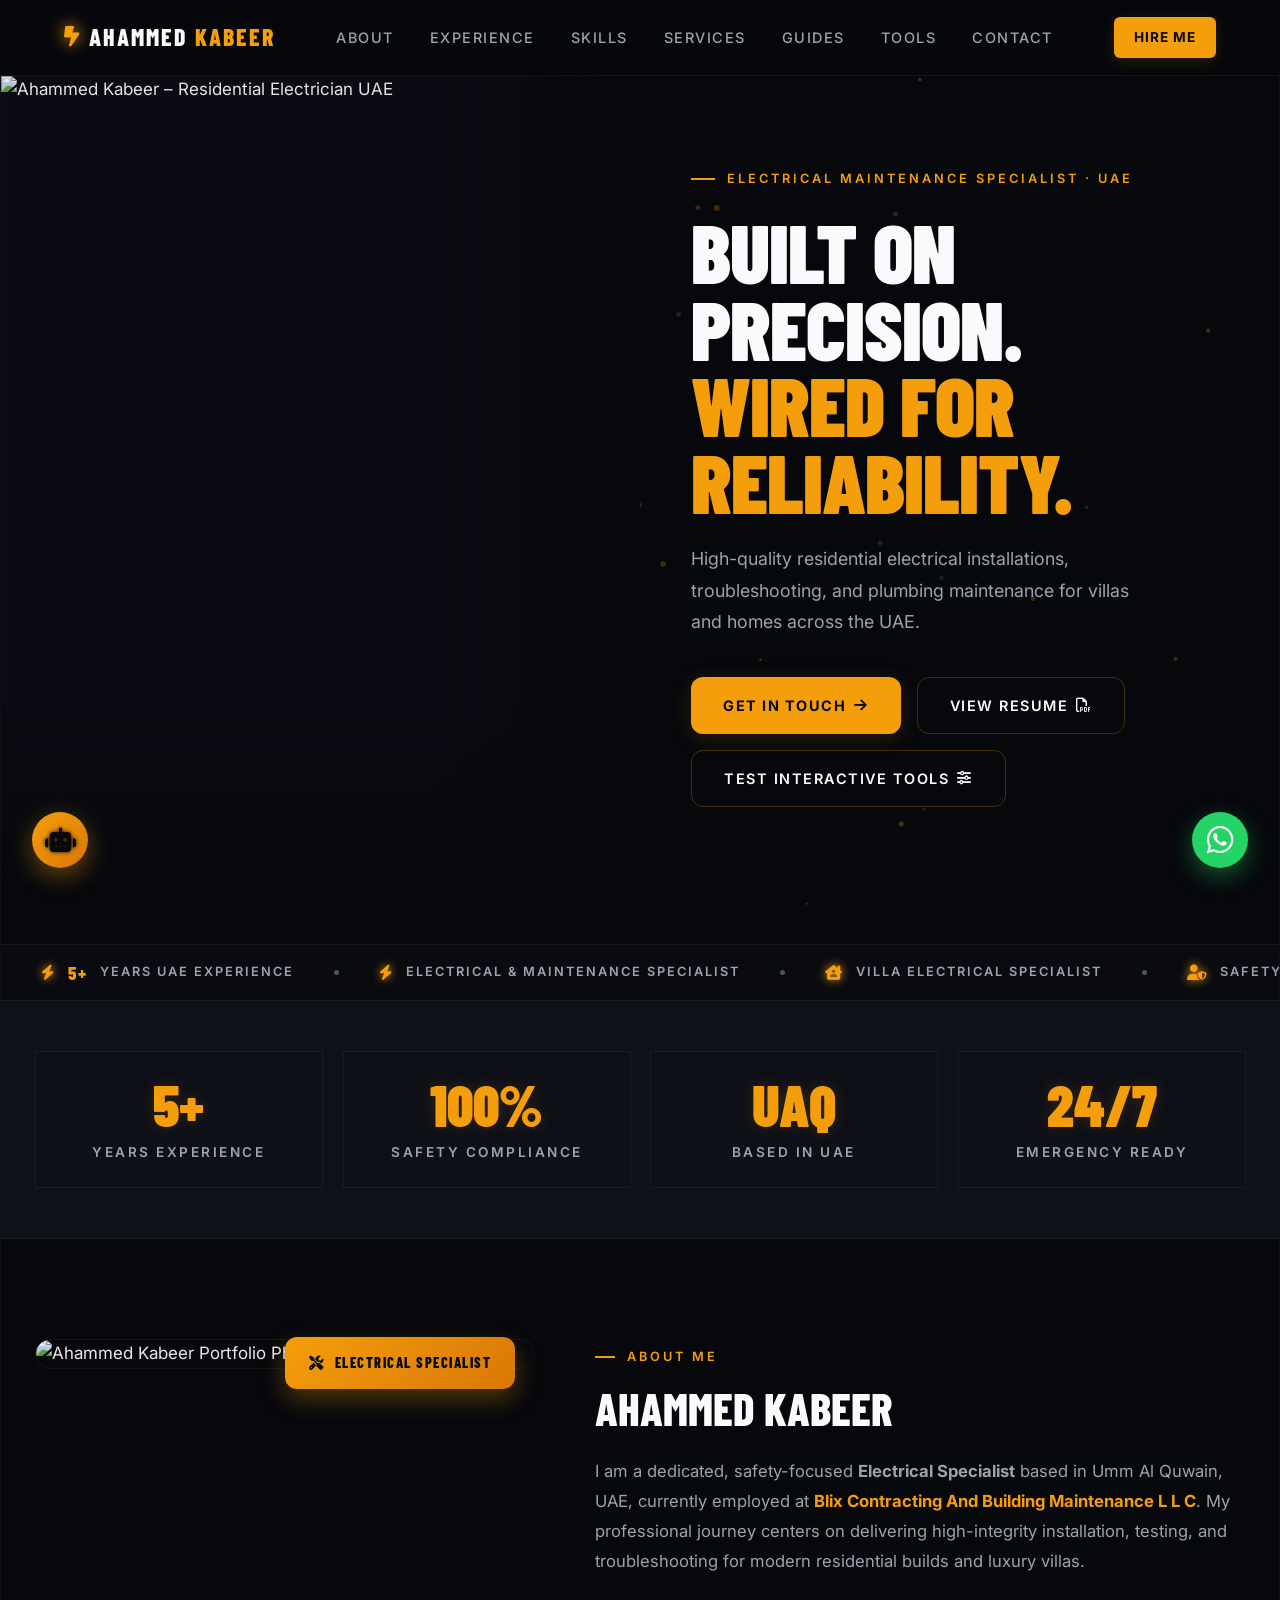
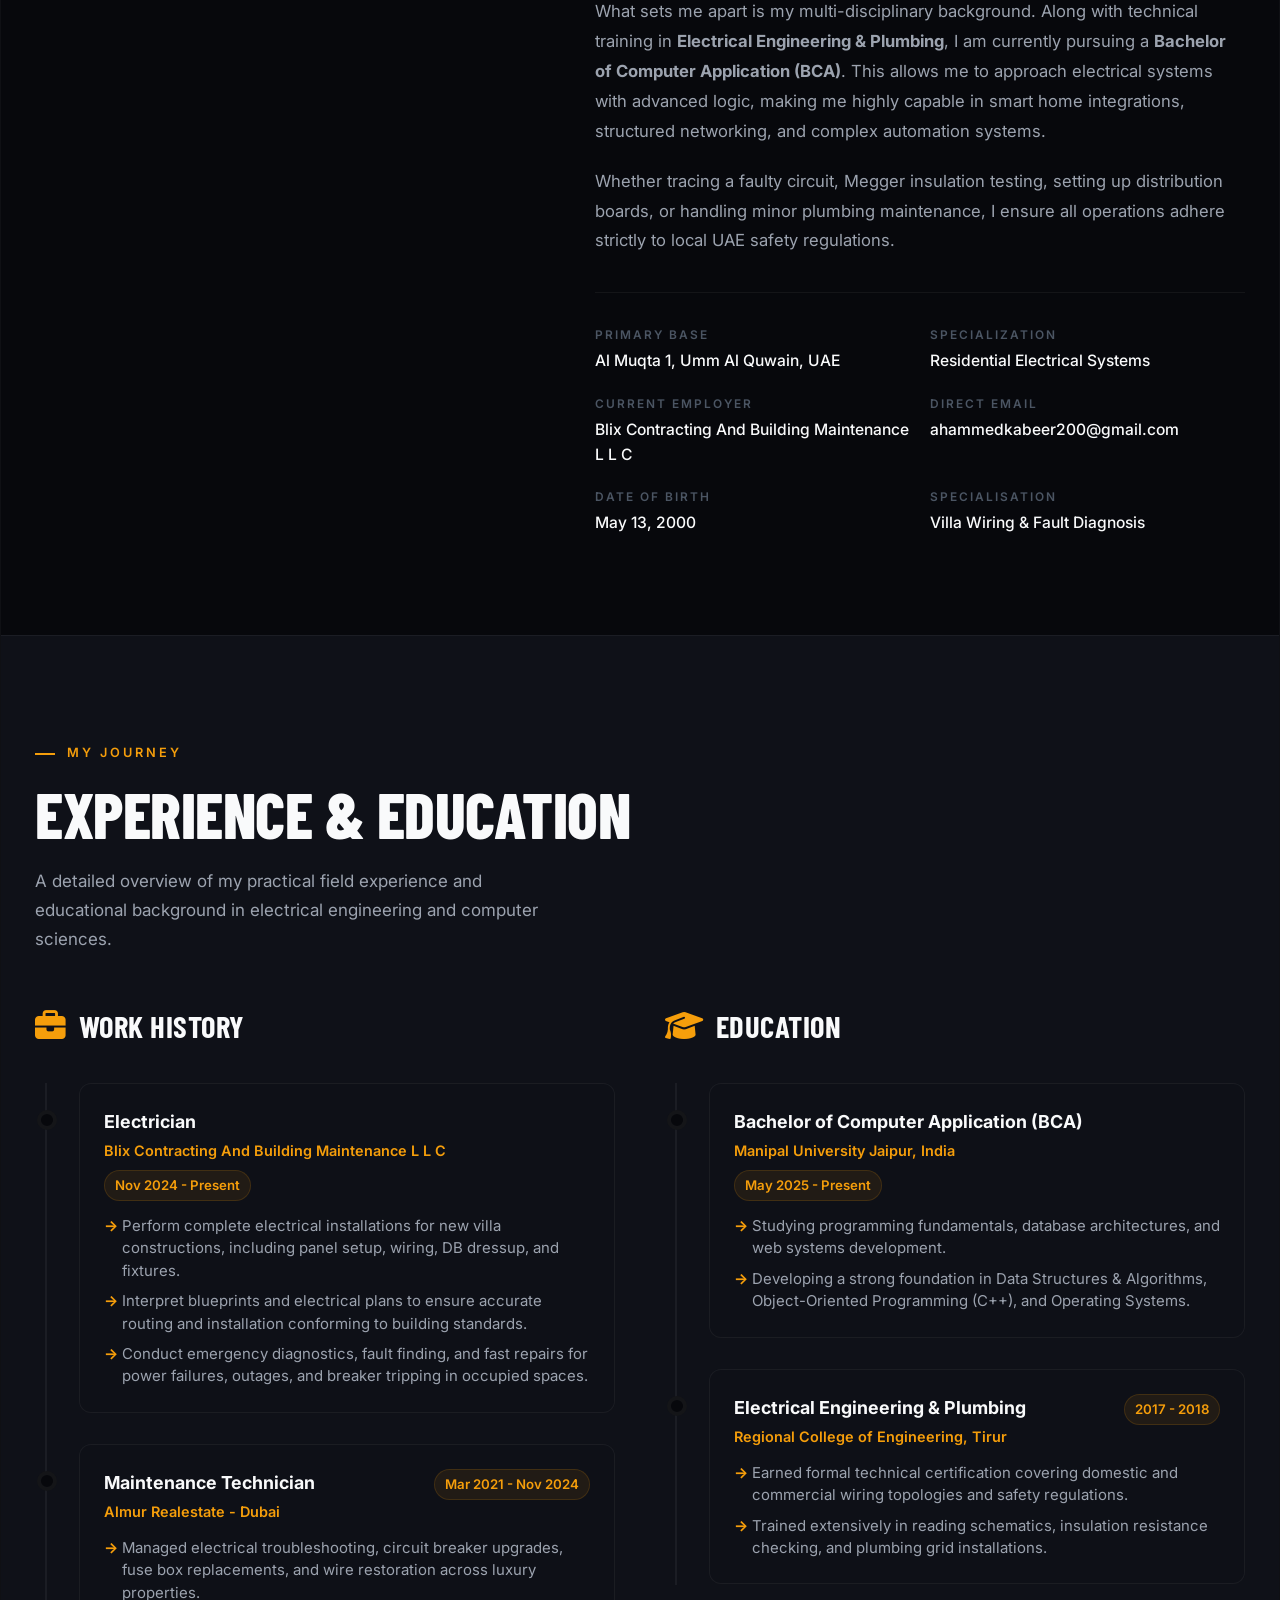
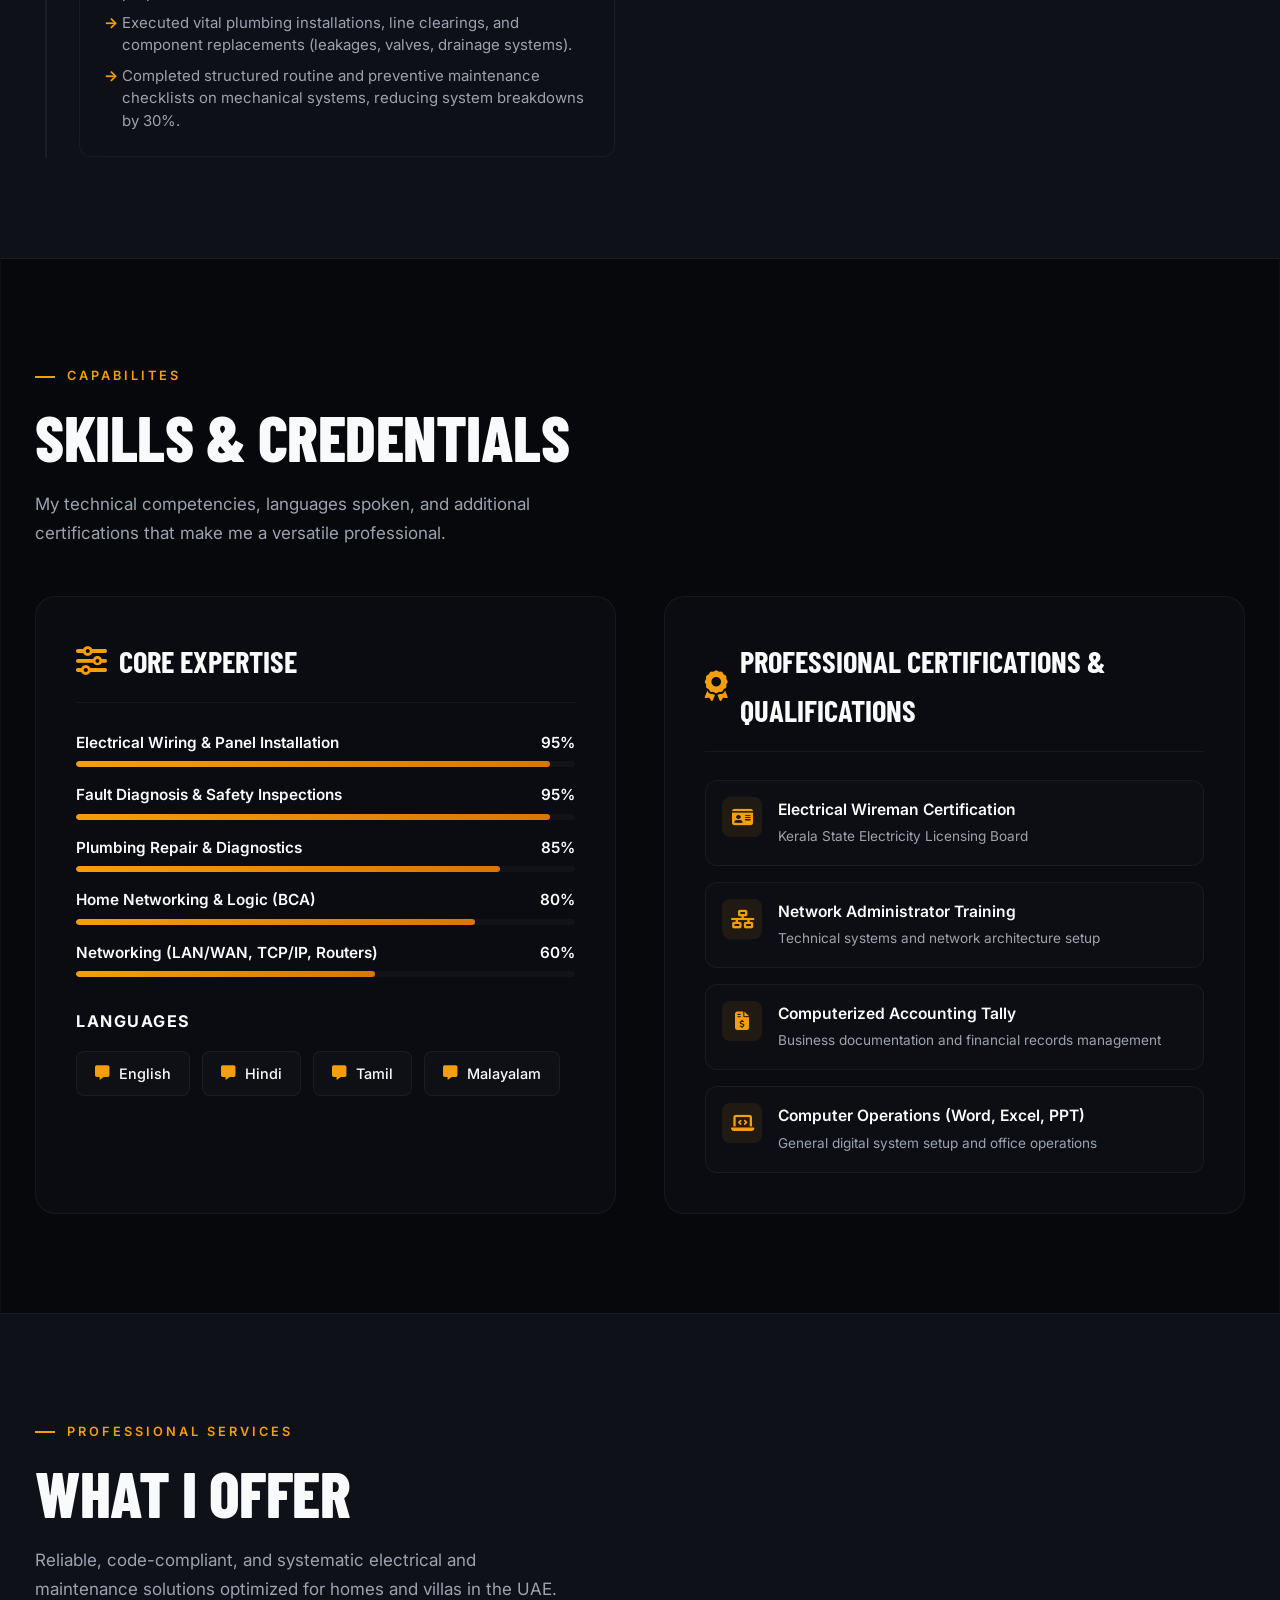
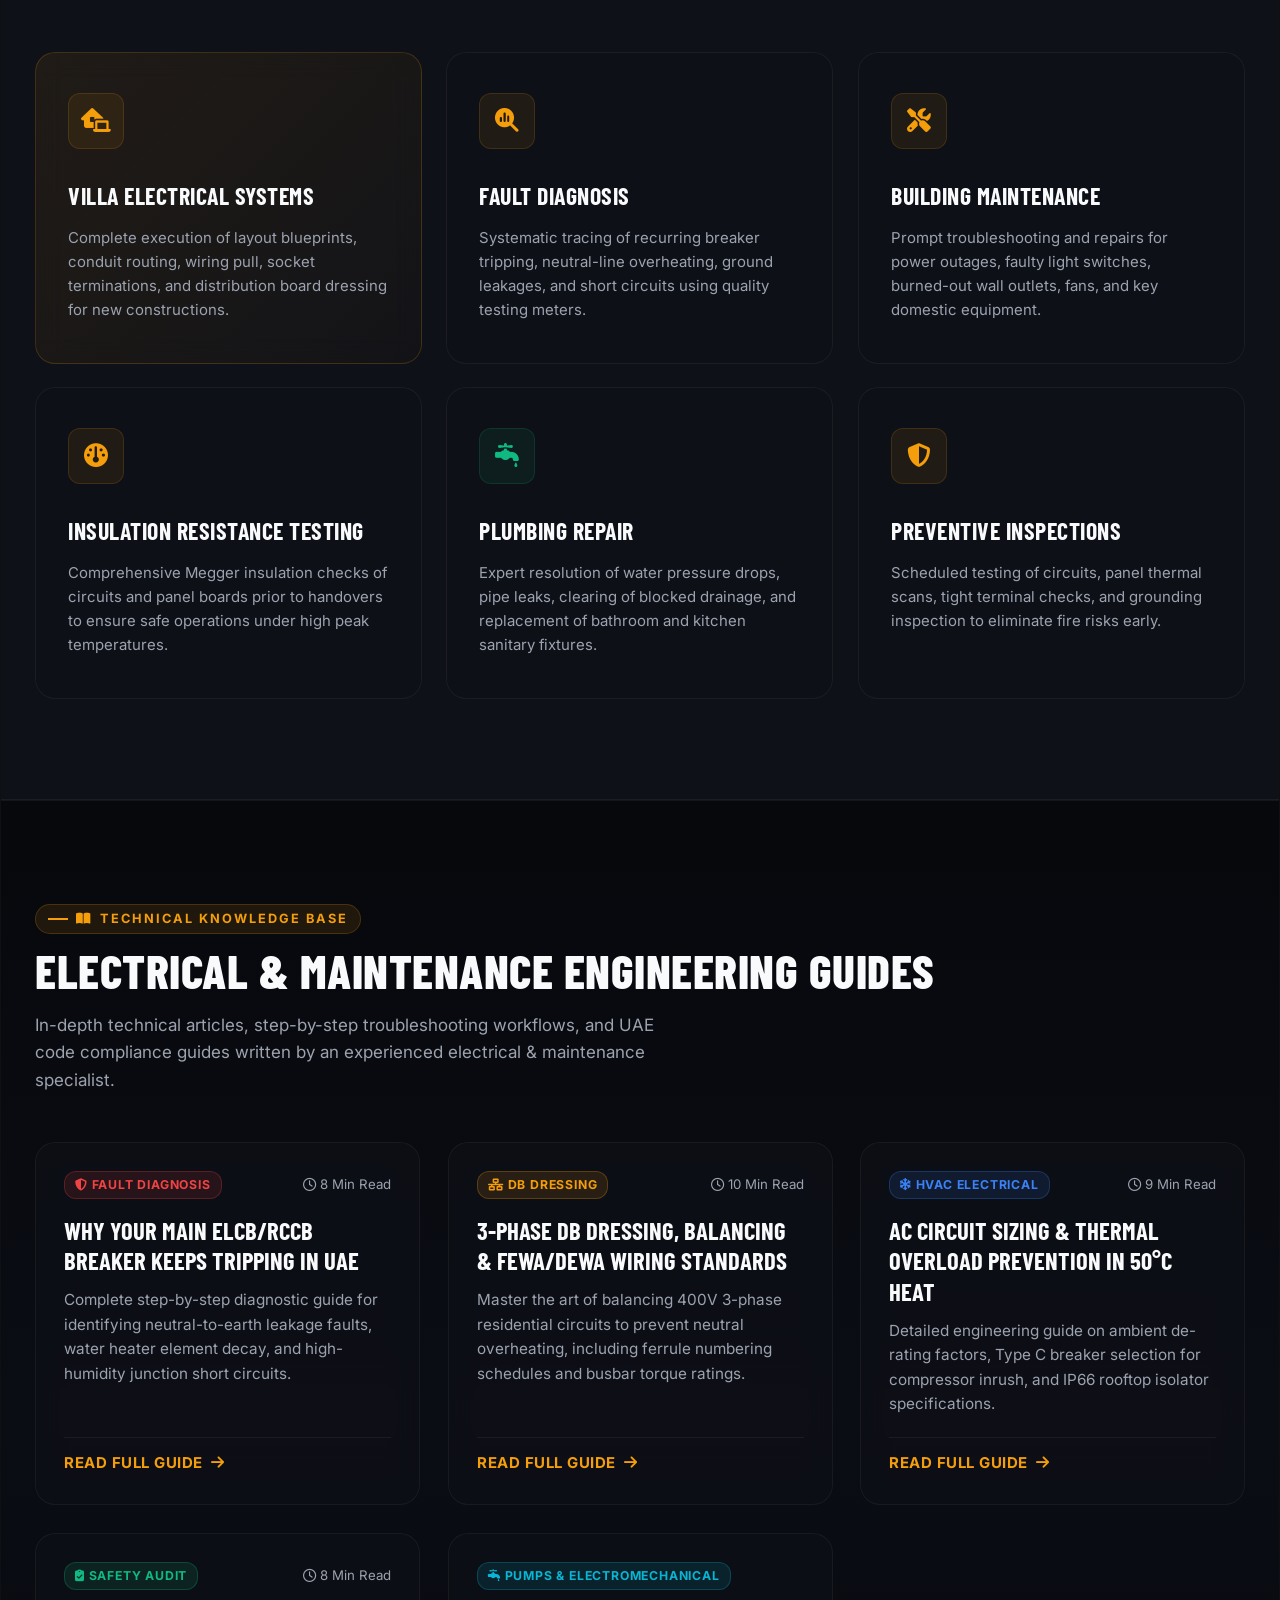
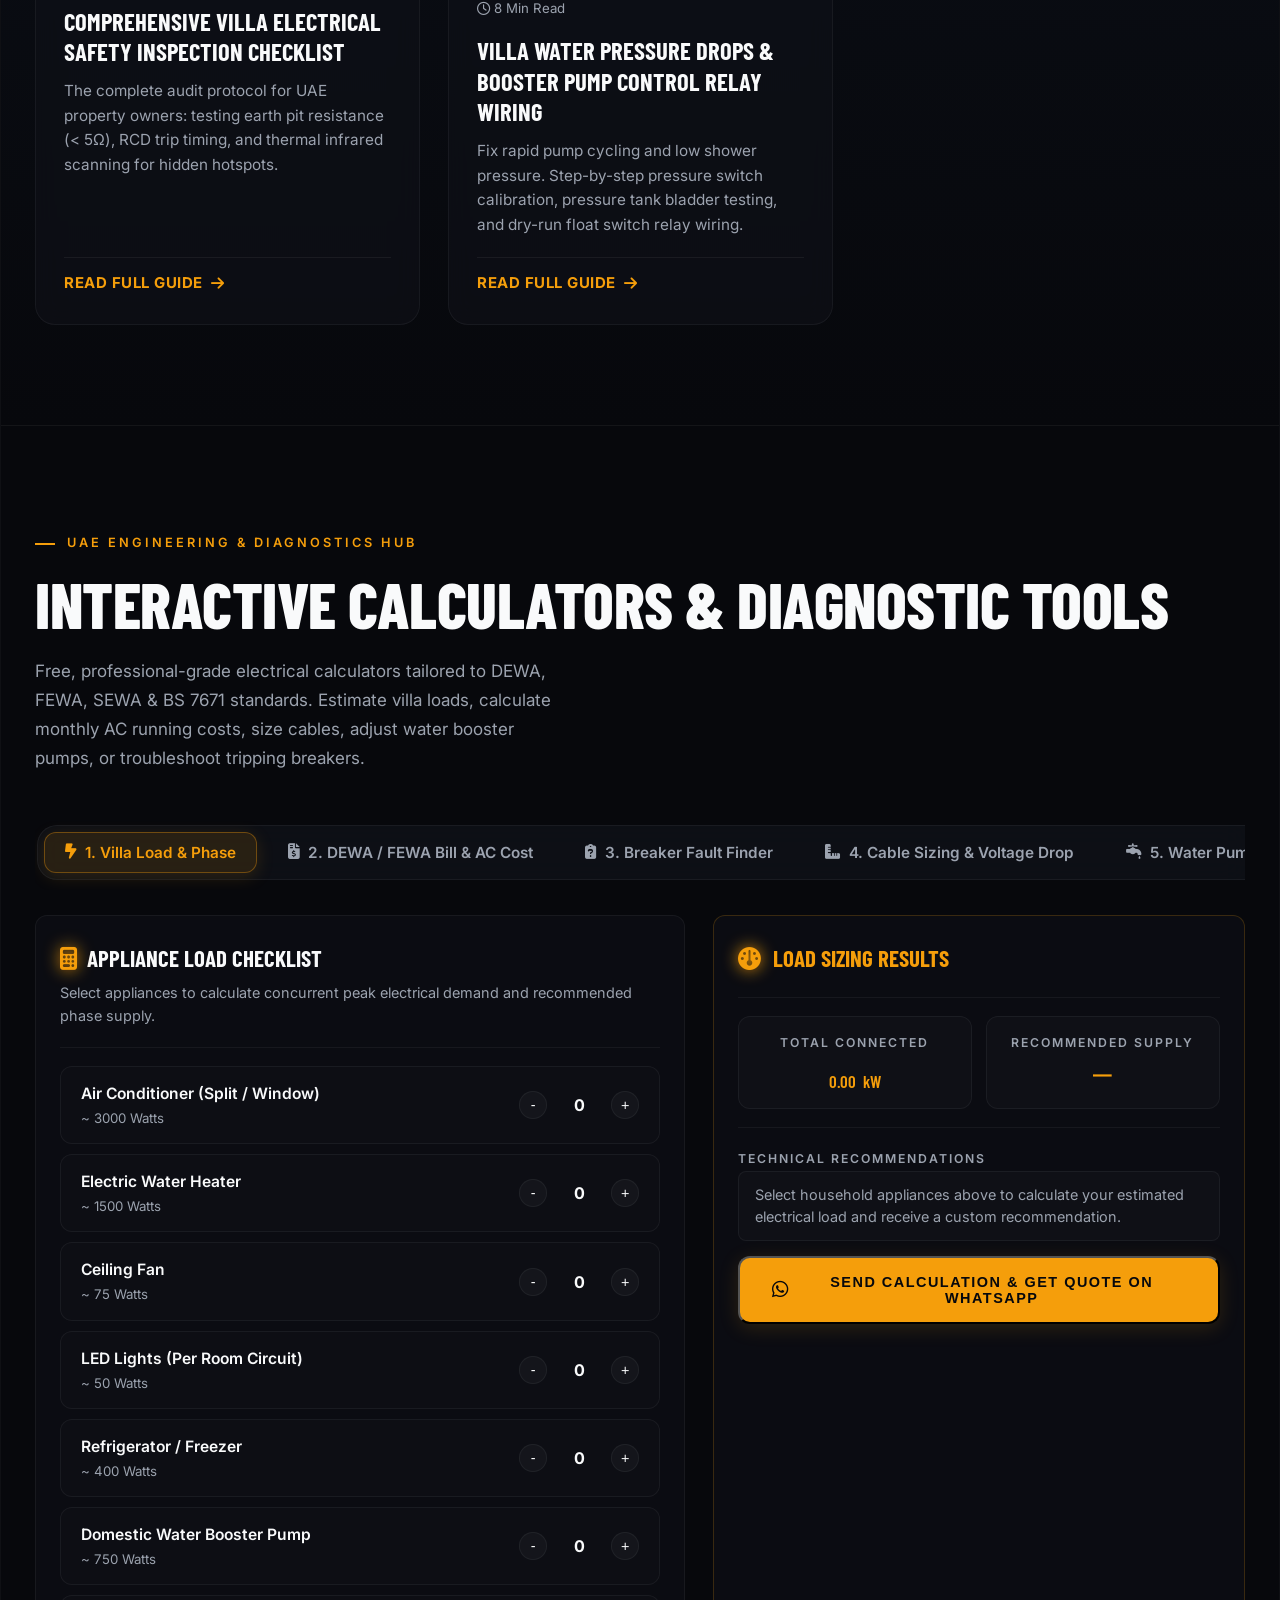
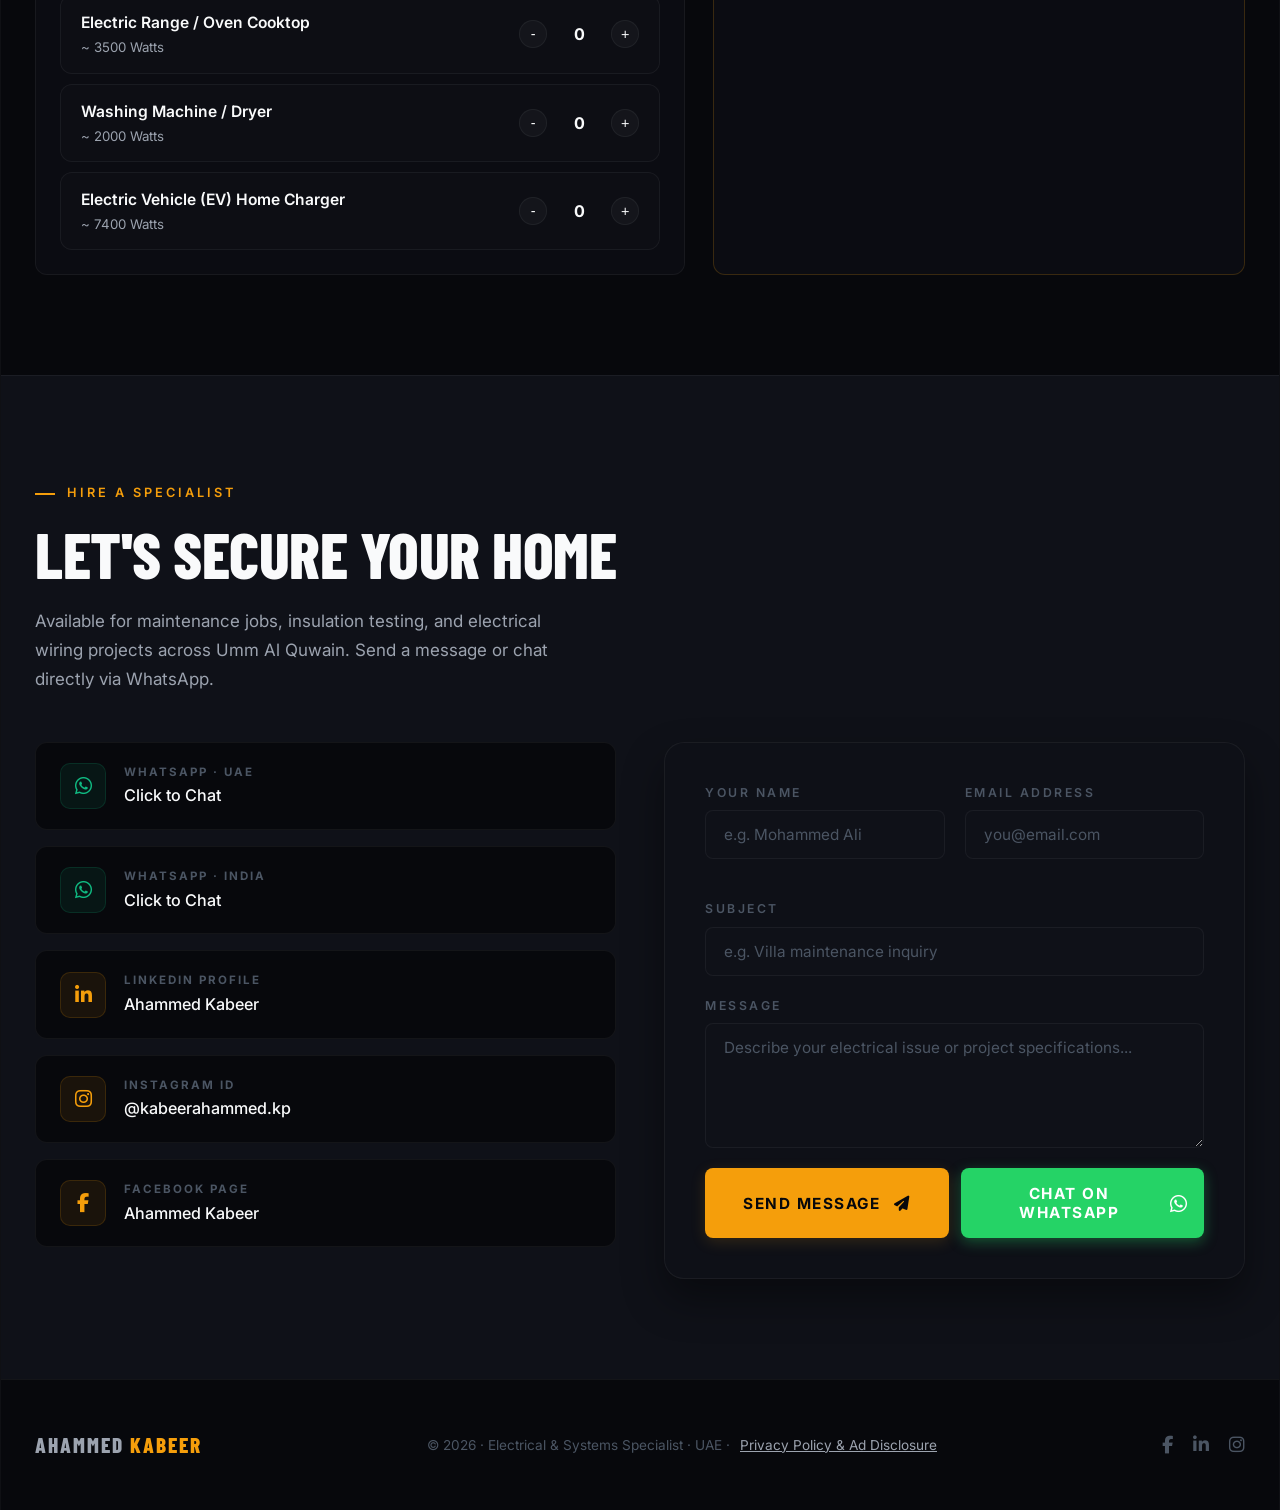
==== index.html @ e8f6871d "Add Google Search Console verification meta tag, Vercel Web Analytics, and SEO query matching" ====
<!DOCTYPE html>
<html lang="en">
<head>
    <meta charset="UTF-8">
    <meta name="viewport" content="width=device-width, initial-scale=1.0, maximum-scale=5.0, user-scalable=yes">
    <!-- This site is optimized with the Yoast SEO standard v23.5 - https://yoast.com/ -->
    <title>Ahammed Kabeer (KP) | Residential Electrical &amp; Maintenance Specialist UAE</title>
    <meta name="description" content="Official portfolio of Ahammed Kabeer (Ahammed Kabeer KP). Professional electrical maintenance, DB dressing, breaker tripping diagnostics, and villa maintenance across Umm Al Quwain, Dubai, Sharjah &amp; Ajman, UAE." />
    <meta name="keywords" content="Ahammed Kabeer, Ahammed Kabeer KP, Kabeer Ahammed, electrician uae, electrician umm al quwain, electrician dubai, villa electrical installation, building maintenance uae, electrical fault finder, residential electrician, db dressing, breaker tripping repair uae, plumber umm al quwain, network technician uae, ahammed kabeer portfolio" />
    <meta name="author" content="Ahammed Kabeer" />
    <meta name="robots" content="index, follow, max-snippet:-1, max-image-preview:large, max-video-preview:-1" />
    <link rel="canonical" href="https://ahammed-kabeer-portfolio.vercel.app/" />
    
    <!-- Open Graph / Social Rich Previews (Yoast SEO Specification) -->
    <meta property="og:locale" content="en_AE" />
    <meta property="og:type" content="website" />
    <meta property="og:title" content="Ahammed Kabeer | Residential Electrical &amp; Maintenance Specialist UAE" />
    <meta property="og:description" content="5+ Years UAE Experience in Electrical Wiring, DB Panel Dressing, Breaker Tripping Diagnosis, and Villa Maintenance across Umm Al Quwain &amp; Dubai." />
    <meta property="og:url" content="https://ahammed-kabeer-portfolio.vercel.app/" />
    <meta property="og:site_name" content="Ahammed Kabeer Portfolio" />
    <meta property="article:modified_time" content="2026-09-12T16:00:00+00:00" />
    <meta property="og:image" content="https://i.ibb.co/R4hCQ1fr/IMG-1302-1.jpg" />
    <meta property="og:image:secure_url" content="https://i.ibb.co/R4hCQ1fr/IMG-1302-1.jpg" />
    <meta property="og:image:width" content="1200" />
    <meta property="og:image:height" content="630" />
    <meta property="og:image:alt" content="Ahammed Kabeer - Electrical &amp; Maintenance Specialist UAE" />
    <meta property="og:image:type" content="image/jpeg" />

    <!-- Twitter Card Meta Tags (Yoast SEO Specification) -->
    <meta name="twitter:card" content="summary_large_image" />
    <meta name="twitter:title" content="Ahammed Kabeer | Electrical Specialist UAE" />
    <meta name="twitter:description" content="Professional electrical maintenance, tripping breaker fault diagnosis, and DB dressing in Umm Al Quwain &amp; Dubai." />
    <meta name="twitter:image" content="https://i.ibb.co/R4hCQ1fr/IMG-1302-1.jpg" />
    <meta name="twitter:image:alt" content="Ahammed Kabeer UAE Electrical Specialist" />
    <meta name="twitter:label1" content="Specialist" />
    <meta name="twitter:data1" content="Ahammed Kabeer" />
    <meta name="twitter:label2" content="Service Area" />
    <meta name="twitter:data2" content="Umm Al Quwain, Dubai, Sharjah, Ajman" />
    <!-- / Yoast SEO standard. -->

    <!-- Canonical & Mobile PWA Meta -->
    <link rel="manifest" href="manifest.json">
    <meta name="theme-color" content="#07080c">
    <meta name="apple-mobile-web-app-capable" content="yes">
    <meta name="apple-mobile-web-app-status-bar-style" content="black-translucent">
    <meta name="apple-mobile-web-app-title" content="Ahammed Kabeer">
    <meta http-equiv="content-language" content="en-AE">
    <meta name="rating" content="general">
    <meta name="distribution" content="global">

    <!-- UAE Geographic Location Meta Tags for Local Search Engines -->
    <meta name="geo.region" content="AE-UQ">
    <meta name="geo.placename" content="Umm Al Quwain, UAE">
    <meta name="geo.position" content="25.5647;55.5532">
    <meta name="ICBM" content="25.5647, 55.5532">
    
    <!-- Yandex Search Engine Webmaster Verification -->
    <meta name="yandex-verification" content="a3a2ae08d7caa38e" />
    <meta name="yandex-verification" content="6bb9ae6a917d7a1e" />
    
    <!-- Google Search Console Verification -->
    <meta name="google-site-verification" content="BRpVXFGvgtqzeR3Xj7xa2kBGtlQXeZ-L00KIw-ZsAGA" />
    
    <!-- Bing Webmaster Tools Verification -->
    <meta name="msvalidate.01" content="B7229C7A4B41E08E46992122FDB7C709" />
    
    <!-- Google AdSense Verification & Auto Ads -->
    <script async src="https://pagead2.googlesyndication.com/pagead/js/adsbygoogle.js?client=ca-pub-6638001296817740"
         crossorigin="anonymous"></script>

    <!-- Google Tag (gtag.js) - Google Analytics -->
    <script async src="https://www.googletagmanager.com/gtag/js?id=G-72FEPVGYQ4"></script>
    <script>
        window.dataLayer = window.dataLayer || [];
        function gtag(){dataLayer.push(arguments);}
        gtag('js', new Date());
        gtag('config', 'G-72FEPVGYQ4');
    </script>
    
    <!-- Microsoft Clarity Tracking Code -->
    <script type="text/javascript">
        (function(c,l,a,r,i,t,y){
            c[a]=c[a]||function(){(c[a].q=c[a].q||[]).push(arguments)};
            t=l.createElement(r);t.async=1;t.src="https://www.clarity.ms/tag/"+i+"?ref=bwt";
            y=l.getElementsByTagName(r)[0];y.parentNode.insertBefore(t,y);
        })(window, document, "clarity", "script", "yhk51tnqh6");
    </script>
    
    <!-- Yoast Schema Graph: WebSite, ImageObject, WebPage, BreadcrumbList, Person, LocalBusiness & FAQPage -->
    <script type="application/ld+json">
    {
      "@context": "https://schema.org",
      "@graph": [
        {
          "@type": "WebSite",
          "@id": "https://ahammed-kabeer-portfolio.vercel.app/#website",
          "url": "https://ahammed-kabeer-portfolio.vercel.app/",
          "name": "Ahammed Kabeer",
          "description": "Residential Electrical & Maintenance Specialist UAE",
          "publisher": {
            "@id": "https://ahammed-kabeer-portfolio.vercel.app/#person"
          },
          "inLanguage": "en-AE"
        },
        {
          "@type": "ImageObject",
          "@id": "https://ahammed-kabeer-portfolio.vercel.app/#primaryimage",
          "inLanguage": "en-AE",
          "url": "https://i.ibb.co/R4hCQ1fr/IMG-1302-1.jpg",
          "contentUrl": "https://i.ibb.co/R4hCQ1fr/IMG-1302-1.jpg",
          "width": 1200,
          "height": 630,
          "caption": "Ahammed Kabeer - Electrical & Maintenance Specialist UAE"
        },
        {
          "@type": "WebPage",
          "@id": "https://ahammed-kabeer-portfolio.vercel.app/#webpage",
          "url": "https://ahammed-kabeer-portfolio.vercel.app/",
          "name": "Ahammed Kabeer | Residential Electrical & Maintenance Specialist UAE",
          "isPartOf": {
            "@id": "https://ahammed-kabeer-portfolio.vercel.app/#website"
          },
          "about": {
            "@id": "https://ahammed-kabeer-portfolio.vercel.app/#person"
          },
          "primaryImageOfPage": {
            "@id": "https://ahammed-kabeer-portfolio.vercel.app/#primaryimage"
          },
          "image": {
            "@id": "https://ahammed-kabeer-portfolio.vercel.app/#primaryimage"
          },
          "thumbnailUrl": "https://i.ibb.co/R4hCQ1fr/IMG-1302-1.jpg",
          "datePublished": "2024-11-01T08:00:00+04:00",
          "dateModified": "2026-09-12T16:00:00+04:00",
          "description": "Professional electrical maintenance, tripping breaker fault diagnosis, DB dressing, and villa wiring services in Umm Al Quwain & Dubai, UAE. 5+ years experience.",
          "breadcrumb": {
            "@id": "https://ahammed-kabeer-portfolio.vercel.app/#breadcrumb"
          },
          "inLanguage": "en-AE",
          "potentialAction": [
            {
              "@type": "ReadAction",
              "target": ["https://ahammed-kabeer-portfolio.vercel.app/"]
            }
          ]
        },
        {
          "@type": "BreadcrumbList",
          "@id": "https://ahammed-kabeer-portfolio.vercel.app/#breadcrumb",
          "itemListElement": [
            {
              "@type": "ListItem",
              "position": 1,
              "name": "Home",
              "item": "https://ahammed-kabeer-portfolio.vercel.app/"
            },
            {
              "@type": "ListItem",
              "position": 2,
              "name": "Services",
              "item": "https://ahammed-kabeer-portfolio.vercel.app/#services"
            },
            {
              "@type": "ListItem",
              "position": 3,
              "name": "Technical Guides",
              "item": "https://ahammed-kabeer-portfolio.vercel.app/#guides"
            },
            {
              "@type": "ListItem",
              "position": 4,
              "name": "Load Calculator",
              "item": "https://ahammed-kabeer-portfolio.vercel.app/#estimator"
            },
            {
              "@type": "ListItem",
              "position": 5,
              "name": "Contact & Booking",
              "item": "https://ahammed-kabeer-portfolio.vercel.app/#contact"
            }
          ]
        },
        {
          "@type": "Person",
          "@id": "https://ahammed-kabeer-portfolio.vercel.app/#person",
          "name": "Ahammed Kabeer",
          "alternateName": ["Ahammed Kabeer KP", "Kabeer Ahammed", "Ahammed Kabeer Portfolio", "Ahammed Kabeer Electrician"],
          "jobTitle": "Residential Electrical Specialist & Maintenance Technician",
          "email": "ahammedkabeer200@gmail.com",
          "url": "https://ahammed-kabeer-portfolio.vercel.app/",
          "image": {
            "@id": "https://ahammed-kabeer-portfolio.vercel.app/#primaryimage"
          },
          "worksFor": {
            "@type": "Organization",
            "name": "Blix Contracting and Building Maintenance L L C"
          },
          "alumniOf": [
            {
              "@type": "EducationalOrganization",
              "name": "Regional College of Engineering, Tirur"
            },
            {
              "@type": "EducationalOrganization",
              "name": "Manipal University Jaipur"
            }
          ],
          "hasCredential": [
            {
              "@type": "EducationalOccupationalCredential",
              "name": "Electrical Wireman Course Certificate",
              "recognizedBy": {
                "@type": "Organization",
                "name": "Regional College of Engineering, Tirur"
              }
            },
            {
              "@type": "EducationalOccupationalCredential",
              "name": "Network Administration Certificate"
            }
          ],
          "sameAs": [
            "https://www.linkedin.com/in/ahammed-kabeer-1b53b0250",
            "https://www.instagram.com/kabeerahammed.kp"
          ],
          "knowsAbout": [
            "Residential Electrical Installation",
            "Distribution Board (DB) Dressing",
            "Insulation Resistance Megger Testing",
            "Tripping Breaker Troubleshooting",
            "Plumbing & Sanitary Systems",
            "Computer Networking & BCA Studies"
          ]
        },
        {
          "@type": ["LocalBusiness", "ProfessionalService"],
          "@id": "https://ahammed-kabeer-portfolio.vercel.app/#business",
          "name": "Ahammed Kabeer Electrical & Maintenance Services",
          "alternateName": ["Ahammed Kabeer Maintenance", "Kabeer Electrical Services UAQ", "Ahammed Kabeer KP Electrical"],
          "image": {
            "@id": "https://ahammed-kabeer-portfolio.vercel.app/#primaryimage"
          },
          "url": "https://ahammed-kabeer-portfolio.vercel.app/",
          "email": "ahammedkabeer200@gmail.com",
          "priceRange": "$$",
          "currenciesAccepted": "AED",
          "paymentAccepted": "Cash, Bank Transfer",
          "address": {
            "@type": "PostalAddress",
            "streetAddress": "Al Muqta 1",
            "addressLocality": "Umm Al Quwain",
            "addressRegion": "UAQ",
            "addressCountry": "AE"
          },
          "geo": {
            "@type": "GeoCoordinates",
            "latitude": 25.5647,
            "longitude": 55.5532
          },
          "openingHoursSpecification": {
            "@type": "OpeningHoursSpecification",
            "dayOfWeek": ["Monday", "Tuesday", "Wednesday", "Thursday", "Friday", "Saturday", "Sunday"],
            "opens": "00:00",
            "closes": "23:59"
          },
          "sameAs": [
            "https://www.linkedin.com/in/ahammed-kabeer-1b53b0250",
            "https://www.facebook.com/share/18djRK9ysH/",
            "https://www.instagram.com/kabeerahammed.kp"
          ],
          "areaServed": [
            { "@type": "AdministrativeArea", "name": "Umm Al Quwain" },
            { "@type": "AdministrativeArea", "name": "Dubai" },
            { "@type": "AdministrativeArea", "name": "Sharjah" },
            { "@type": "AdministrativeArea", "name": "Ajman" }
          ],
          "hasOfferCatalog": {
            "@type": "OfferCatalog",
            "name": "Electrical & Maintenance Services",
            "itemListElement": [
              {
                "@type": "Offer",
                "itemOffered": {
                  "@type": "Service",
                  "name": "Villa Electrical Wiring & DB Dressing",
                  "description": "Complete single & 3-phase DB panel installation, cable layout, and circuit balancing."
                }
              },
              {
                "@type": "Offer",
                "itemOffered": {
                  "@type": "Service",
                  "name": "Circuit Breaker Tripping & Fault Diagnosis",
                  "description": "Insulation resistance Megger testing, earth fault location, and short-circuit troubleshooting."
                }
              },
              {
                "@type": "Offer",
                "itemOffered": {
                  "@type": "Service",
                  "name": "Plumbing Leakage & Water Pump Servicing",
                  "description": "PPR pipe repairs, sanitary installations, water pump servicing, and drainage clearing."
                }
              }
            ]
          }
        },
        {
          "@type": "FAQPage",
          "@id": "https://ahammed-kabeer-portfolio.vercel.app/#faq",
          "isPartOf": {
            "@id": "https://ahammed-kabeer-portfolio.vercel.app/#webpage"
          },
          "mainEntity": [
            {
              "@type": "Question",
              "name": "Why does my villa main ELCB or RCCB breaker trip continuously?",
              "acceptedAnswer": {
                "@type": "Answer",
                "text": "The main ELCB/RCCB breaker usually trips due to a Neutral-to-Earth leakage fault rather than an overload. Common culprits in UAE villas include waterlogged outdoor garden lighting, corroded water heater heating elements, or damaged AC isolator wiring. Ahammed Kabeer performs high-voltage 500V DC Megger insulation resistance testing to pinpoint the exact faulty branch without damaging sensitive electronics."
              }
            },
            {
              "@type": "Question",
              "name": "What are the benefits of professional 3-Phase DB panel dressing and load balancing?",
              "acceptedAnswer": {
                "@type": "Answer",
                "text": "Proper 3-phase distribution board dressing ensures clean cable organization with slotted trunking, numbered ferrule tags, and calibrated terminal torque (2.5-3.5 Nm). Balanced loading across Red, Yellow, and Blue phases prevents excessive neutral busbar current, eliminating fire hazards and unnecessary breaker trips."
              }
            },
            {
              "@type": "Question",
              "name": "Which areas in the UAE does Ahammed Kabeer provide electrical and maintenance services?",
              "acceptedAnswer": {
                "@type": "Answer",
                "text": "Ahammed is based in Al Muqta 1, Umm Al Quwain, and provides on-site electrical troubleshooting, villa wiring, and maintenance services across Umm Al Quwain (UAQ), Dubai, Sharjah, and Ajman."
              }
            },
            {
              "@type": "Question",
              "name": "How can I book an on-site electrical inspection or request a quotation?",
              "acceptedAnswer": {
                "@type": "Answer",
                "text": "You can book directly via the portfolio contact cards using the instant WhatsApp 'Click to Chat' feature or by sending an email inquiry to ahammedkabeer200@gmail.com."
              }
            }
          ]
        }
      ]
    }
    </script>
    
    <!-- CSS Dependencies -->
    <link rel="stylesheet" href="https://cdnjs.cloudflare.com/ajax/libs/font-awesome/6.4.0/css/all.min.css">
    <link rel="preconnect" href="https://fonts.googleapis.com">
    <link rel="preconnect" href="https://fonts.gstatic.com" crossorigin>
    <link href="https://fonts.googleapis.com/css2?family=Barlow+Condensed:wght@400;600;700;800;900&family=Inter:wght@300;400;500;600;700&display=swap" rel="stylesheet">
    
    <!-- Custom Style Sheet (Embedded) -->
    <style>
        /* ── DESIGN SYSTEM & CONSTANTS ── */
        :root {
            --bg: #07080c;
            --surface: #0f1118;
            --surface-hover: #141722;
            --surface-card: rgba(15, 17, 24, 0.7);
            --border: rgba(255, 255, 255, 0.05);
            --border-hover: rgba(245, 158, 11, 0.25);
            --accent: #f59e0b;
            --accent-glow: rgba(245, 158, 11, 0.15);
            --accent-d: #d97706;
            --green: #10b981;
            --green-glow: rgba(16, 185, 129, 0.15);
            --purple: #a855f7;
            --purple-glow: rgba(168, 85, 247, 0.15);
            --hi: #f9fafb;
            --mid: #9ca3af;
            --lo: #4b5563;
            --sans: 'Inter', system-ui, -apple-system, sans-serif;
            --heading: 'Barlow Condensed', sans-serif;
            --ease: cubic-bezier(0.16, 1, 0.3, 1);
            --radius: 12px;
            --radius-lg: 20px;
        }

        /* ── RESET & BASE STYLES ── */
        *, *::before, *::after {
            margin: 0;
            padding: 0;
            box-sizing: border-box;
        }

        html {
            scroll-behavior: smooth;
            font-size: 16px;
            background-color: #020204;
        }

        body {
            font-family: var(--sans);
            background-color: var(--bg);
            color: var(--hi);
            overflow-x: hidden;
            line-height: 1.6;
            -webkit-font-smoothing: antialiased;
            max-width: 1600px;
            margin: 0 auto;
            position: relative;
            box-shadow: 0 0 100px rgba(0, 0, 0, 0.8);
            border-left: 1px solid rgba(255, 255, 255, 0.03);
            border-right: 1px solid rgba(255, 255, 255, 0.03);
        }

        /* ── CUSTOM SCROLLBAR ── */
        ::-webkit-scrollbar {
            width: 6px;
        }
        ::-webkit-scrollbar-track {
            background: var(--bg);
        }
        ::-webkit-scrollbar-thumb {
            background: var(--accent);
            border-radius: 3px;
        }
        ::-webkit-scrollbar-thumb:hover {
            background: var(--purple);
        }

        /* ── REUSABLE HELPER CLASSES ── */
        .container {
            max-width: 1280px;
            margin: 0 auto;
            padding: 0 2rem;
        }

        .reveal {
            opacity: 0;
            transform: translateY(30px);
            transition: opacity 0.8s var(--ease), transform 0.8s var(--ease);
        }

        .reveal.visible {
            opacity: 1;
            transform: translateY(0);
        }

        .accent-text {
            color: var(--accent);
        }

        /* ── NAVIGATION BAR ── */
        nav {
            position: fixed;
            top: 0;
            left: 0;
            right: 0;
            max-width: 1600px;
            margin: 0 auto;
            z-index: 1000;
            height: 76px;
            background: rgba(7, 8, 12, 0.8);
            backdrop-filter: blur(24px);
            -webkit-backdrop-filter: blur(24px);
            border-bottom: 1px solid var(--border);
            display: flex;
            align-items: center;
            justify-content: space-between;
            padding: 0 5%;
            transition: background 0.3s;
        }

        .nav-logo {
            font-family: var(--heading);
            font-size: 1.4rem;
            font-weight: 800;
            letter-spacing: 2px;
            color: var(--hi);
            text-transform: uppercase;
            text-decoration: none;
            display: flex;
            align-items: center;
            gap: 8px;
        }

        .nav-logo span {
            color: var(--accent);
        }

        .nav-logo i {
            color: var(--accent);
            font-size: 1.2rem;
            filter: drop-shadow(0 0 8px var(--accent));
        }

        .nav-links {
            display: flex;
            align-items: center;
            gap: 36px;
        }

        .nav-links a {
            color: var(--mid);
            font-size: 0.85rem;
            font-weight: 500;
            text-transform: uppercase;
            letter-spacing: 1.5px;
            text-decoration: none;
            transition: color 0.25s, transform 0.25s;
            position: relative;
        }

        .nav-links a::after {
            content: '';
            position: absolute;
            bottom: -6px;
            left: 0;
            width: 100%;
            height: 1.5px;
            background: var(--accent);
            transform: scaleX(0);
            transform-origin: right;
            transition: transform 0.35s var(--ease);
        }

        .nav-links a:hover {
            color: var(--hi);
        }

        .nav-links a:hover::after {
            transform: scaleX(1);
            transform-origin: left;
        }

        .nav-actions {
            display: flex;
            align-items: center;
            gap: 24px;
        }

        .nav-socials {
            display: flex;
            gap: 16px;
        }

        .nav-socials a {
            color: var(--mid);
            font-size: 1.05rem;
            transition: color 0.25s, transform 0.25s;
        }

        .nav-socials a:hover {
            color: var(--accent);
            transform: translateY(-2px);
        }

        .nav-cta {
            background: var(--accent);
            color: var(--bg);
            font-size: 0.8rem;
            font-weight: 700;
            text-transform: uppercase;
            letter-spacing: 1px;
            padding: 10px 20px;
            border-radius: 6px;
            text-decoration: none;
            transition: background-color 0.25s, transform 0.25s;
            box-shadow: 0 4px 14px var(--accent-glow);
        }

        .nav-cta:hover {
            background: var(--accent-d);
            transform: translateY(-1px);
        }

        /* Mobile Hamburger Menu */
        .hamburger {
            display: none;
            flex-direction: column;
            gap: 6px;
            background: none;
            border: none;
            cursor: pointer;
            z-index: 1001;
        }

        .hamburger span {
            width: 24px;
            height: 2px;
            background: var(--hi);
            transition: transform 0.3s, opacity 0.3s;
        }

        /* ── HERO SECTION ── */
        .hero {
            min-height: 100vh;
            display: grid;
            grid-template-columns: 1fr 1fr;
            grid-template-rows: minmax(calc(100vh - 76px), auto);
            padding-top: 76px;
            position: relative;
            overflow: hidden;
        }

        .hero-photo-wrapper {
            position: relative;
            overflow: hidden;
            background: #0b0c13;
        }

        .hero-photo-wrapper img {
            width: 100%;
            height: 100%;
            object-fit: cover;
            object-position: center top;
            filter: grayscale(15%) brightness(0.9) contrast(1.02);
            transition: transform 0.5s var(--ease);
        }

        .hero-photo-wrapper:hover img {
            transform: scale(1.03);
        }

        .hero-photo-wrapper::after {
            content: '';
            position: absolute;
            inset: 0;
            background: linear-gradient(to right, transparent 65%, var(--bg) 100%),
                        linear-gradient(to top, var(--bg) 0%, transparent 25%);
            pointer-events: none;
        }

        .hero-content {
            display: flex;
            flex-direction: column;
            justify-content: center;
            padding: 80px 10% 80px 8%;
            position: relative;
        }

        .hero-eyebrow {
            display: inline-flex;
            align-items: center;
            gap: 12px;
            font-size: 0.75rem;
            font-weight: 600;
            letter-spacing: 3px;
            text-transform: uppercase;
            color: var(--accent);
            margin-bottom: 24px;
        }

        .hero-eyebrow::before {
            content: '';
            width: 24px;
            height: 2px;
            background: var(--accent);
        }

        .hero-h1 {
            font-family: var(--heading);
            font-size: clamp(3.2rem, 6.5vw, 6.2rem);
            font-weight: 900;
            line-height: 0.92;
            text-transform: uppercase;
            letter-spacing: -1px;
            margin-bottom: 24px;
        }

        .hero-h1 em {
            color: var(--accent);
            font-style: normal;
            display: block;
            position: relative;
        }

        .hero-desc {
            font-size: 1.05rem;
            color: var(--mid);
            line-height: 1.75;
            max-width: 460px;
            margin-bottom: 40px;
        }

        .hero-btns {
            display: flex;
            gap: 16px;
            flex-wrap: wrap;
        }

        .btn-primary {
            background: var(--accent);
            color: var(--bg);
            font-weight: 700;
            font-size: 0.85rem;
            text-transform: uppercase;
            letter-spacing: 1.5px;
            padding: 16px 32px;
            border-radius: var(--radius);
            text-decoration: none;
            transition: background-color 0.25s, transform 0.25s, box-shadow 0.25s;
            box-shadow: 0 4px 20px var(--accent-glow);
            display: inline-flex;
            align-items: center;
            gap: 8px;
        }

        .btn-primary:hover {
            background: var(--accent-d);
            transform: translateY(-2px);
            box-shadow: 0 6px 24px rgba(245, 158, 11, 0.3);
        }

        .btn-ghost {
            border: 1px solid var(--border-hover);
            color: var(--hi);
            font-weight: 600;
            font-size: 0.85rem;
            text-transform: uppercase;
            letter-spacing: 1.5px;
            padding: 16px 32px;
            border-radius: var(--radius);
            text-decoration: none;
            transition: border-color 0.25s, background-color 0.25s, transform 0.25s;
            display: inline-flex;
            align-items: center;
            gap: 8px;
        }

        .btn-ghost:hover {
            background: rgba(245, 158, 11, 0.05);
            border-color: var(--accent);
            transform: translateY(-2px);
        }

        /* Voltage / Stats Ticker */
        .ticker-bar {
            position: absolute;
            bottom: 0;
            left: 0;
            right: 0;
            height: 56px;
            background: rgba(11, 12, 17, 0.95);
            border-top: 1px solid var(--border);
            display: flex;
            align-items: center;
            overflow: hidden;
            z-index: 10;
        }

        .ticker-track {
            display: flex;
            align-items: center;
            animation: ticker 30s linear infinite;
            white-space: nowrap;
        }

        @keyframes ticker {
            from { transform: translateX(0); }
            to   { transform: translateX(-50%); }
        }

        .ticker-item {
            display: inline-flex;
            align-items: center;
            gap: 12px;
            padding: 0 40px;
            font-size: 0.75rem;
            font-weight: 600;
            text-transform: uppercase;
            letter-spacing: 2px;
            color: var(--mid);
        }

        .ticker-item strong {
            color: var(--accent);
            font-size: 1.1rem;
            font-family: var(--heading);
            font-weight: 800;
        }

        .ticker-item i {
            color: var(--accent);
            font-size: 0.9rem;
            filter: drop-shadow(0 0 5px var(--accent));
        }

        .ticker-dot {
            width: 5px;
            height: 5px;
            background: var(--lo);
            border-radius: 50%;
        }

        /* ── STATS BAND ── */
        .stats-band {
            background: var(--surface);
            border-top: 1px solid var(--border);
            border-bottom: 1px solid var(--border);
            padding: 50px 0;
        }

        .stats-grid {
            display: grid;
            grid-template-columns: repeat(auto-fit, minmax(220px, 1fr));
            gap: 20px;
        }

        .stat-card {
            text-align: center;
            padding: 24px 16px;
        }

        .stat-num {
            font-family: var(--heading);
            font-size: clamp(2.5rem, 4.5vw, 4rem);
            font-weight: 900;
            line-height: 1;
            color: var(--accent);
            margin-bottom: 8px;
            text-shadow: 0 0 15px var(--accent-glow);
        }

        .stat-label {
            font-size: 0.8rem;
            font-weight: 600;
            text-transform: uppercase;
            letter-spacing: 2.5px;
            color: var(--mid);
        }

        /* ── SECTIONS BASE ── */
        section {
            padding: 100px 0;
            position: relative;
        }

        .section-label {
            display: inline-flex;
            align-items: center;
            gap: 12px;
            font-size: 0.75rem;
            font-weight: 600;
            letter-spacing: 3px;
            text-transform: uppercase;
            color: var(--accent);
            margin-bottom: 16px;
        }

        .section-label::before {
            content: '';
            width: 20px;
            height: 2px;
            background: var(--accent);
        }

        .section-title {
            font-family: var(--heading);
            font-size: clamp(2.2rem, 5vw, 3.8rem);
            font-weight: 800;
            text-transform: uppercase;
            letter-spacing: -0.5px;
            line-height: 1.05;
            margin-bottom: 20px;
        }

        .section-desc {
            color: var(--mid);
            font-size: 1rem;
            line-height: 1.7;
            max-width: 540px;
            margin-bottom: 48px;
        }

        /* ── ABOUT SECTION ── */
        .about-grid {
            display: grid;
            grid-template-columns: 1fr 1.3fr;
            gap: 60px;
            align-items: start;
        }

        .about-visual {
            position: relative;
        }

        .about-img {
            width: 100%;
            border-radius: var(--radius-lg);
            display: block;
            border: 1px solid var(--border);
            filter: brightness(0.92) contrast(1.02);
        }

        .about-badge {
            position: absolute;
            bottom: -20px;
            right: 20px;
            background: linear-gradient(135deg, var(--accent), var(--accent-d));
            color: var(--bg);
            font-family: var(--heading);
            font-size: 0.85rem;
            font-weight: 800;
            letter-spacing: 1.5px;
            text-transform: uppercase;
            padding: 14px 24px;
            border-radius: var(--radius);
            box-shadow: 0 10px 25px rgba(245, 158, 11, 0.3);
            display: flex;
            align-items: center;
            gap: 10px;
        }

        .about-text h3 {
            font-family: var(--heading);
            font-size: clamp(1.8rem, 3.5vw, 2.8rem);
            font-weight: 800;
            text-transform: uppercase;
            line-height: 1.1;
            margin-bottom: 24px;
        }

        .about-text p {
            color: var(--mid);
            font-size: 0.98rem;
            line-height: 1.8;
            margin-bottom: 20px;
        }

        .dossier-grid {
            display: grid;
            grid-template-columns: 1fr 1fr;
            gap: 20px;
            margin-top: 36px;
            padding-top: 32px;
            border-top: 1px solid var(--border);
        }

        .dossier-item {
            display: flex;
            flex-direction: column;
            gap: 4px;
        }

        .dossier-item span:first-child {
            font-size: 0.7rem;
            font-weight: 600;
            text-transform: uppercase;
            letter-spacing: 2px;
            color: var(--lo);
        }

        .dossier-item span:last-child {
            font-size: 0.92rem;
            color: var(--hi);
            font-weight: 500;
        }

        .dossier-item a {
            color: var(--hi);
            text-decoration: none;
            transition: color 0.25s;
        }

        .dossier-item a:hover {
            color: var(--accent);
        }

        /* ── EXPERIENCE & EDUCATION TIMELINES ── */
        .timeline-section {
            background: var(--surface);
            border-top: 1px solid var(--border);
            border-bottom: 1px solid var(--border);
        }

        .timeline-grid {
            display: grid;
            grid-template-columns: repeat(auto-fit, minmax(400px, 1fr));
            gap: 50px;
        }

        .timeline-column h3 {
            font-family: var(--heading);
            font-size: 1.8rem;
            font-weight: 700;
            text-transform: uppercase;
            letter-spacing: 0.5px;
            margin-bottom: 32px;
            display: flex;
            align-items: center;
            gap: 12px;
        }

        .timeline-column h3 i {
            color: var(--accent);
        }

        .timeline-container {
            position: relative;
            border-left: 2px solid var(--border);
            padding-left: 32px;
            margin-left: 10px;
            display: flex;
            flex-direction: column;
            gap: 32px;
        }

        .timeline-card {
            position: relative;
            background: rgba(15, 17, 24, 0.55);
            backdrop-filter: blur(12px);
            -webkit-backdrop-filter: blur(12px);
            border: 1px solid rgba(255, 255, 255, 0.05);
            border-radius: var(--radius);
            padding: 24px;
            transition: border-color 0.3s var(--ease), transform 0.3s var(--ease), box-shadow 0.3s var(--ease);
        }

        .timeline-card:hover {
            border-color: rgba(245, 158, 11, 0.35);
            transform: translateX(4px) translateY(-2px);
            box-shadow: 0 10px 25px rgba(0, 0, 0, 0.4);
            background: rgba(15, 17, 24, 0.7);
        }

        .timeline-card::before {
            content: '';
            position: absolute;
            left: -43px;
            top: 26px;
            width: 20px;
            height: 20px;
            border-radius: 50%;
            background: var(--bg);
            border: 4px solid var(--border);
            transition: border-color 0.3s, background-color 0.3s;
        }

        .timeline-card:hover::before {
            border-color: var(--accent);
            background: var(--accent);
            box-shadow: 0 0 10px var(--accent);
        }

        .timeline-header {
            display: flex;
            justify-content: space-between;
            align-items: flex-start;
            margin-bottom: 12px;
            flex-wrap: wrap;
            gap: 8px;
        }

        .timeline-title {
            font-size: 1.05rem;
            font-weight: 700;
            color: var(--hi);
        }

        .timeline-org {
            font-size: 0.85rem;
            color: var(--accent);
            font-weight: 600;
            margin-top: 2px;
        }

        .timeline-date {
            font-size: 0.78rem;
            font-weight: 600;
            background: rgba(245, 158, 11, 0.08);
            color: var(--accent);
            padding: 4px 10px;
            border-radius: 20px;
            border: 1px solid rgba(245, 158, 11, 0.15);
        }

        .timeline-details {
            list-style: none;
            display: flex;
            flex-direction: column;
            gap: 8px;
            margin-top: 14px;
        }

        .timeline-details li {
            font-size: 0.88rem;
            color: var(--mid);
            line-height: 1.5;
            position: relative;
            padding-left: 18px;
        }

        .timeline-details li::before {
            content: '→';
            position: absolute;
            left: 0;
            color: var(--accent);
            font-weight: bold;
        }

        /* ── SKILLS & CERTIFICATIONS SECTION ── */
        .skills-grid {
            display: grid;
            grid-template-columns: repeat(auto-fit, minmax(400px, 1fr));
            gap: 48px;
        }

        .skills-card {
            background: var(--surface);
            border: 1px solid var(--border);
            border-radius: var(--radius-lg);
            padding: 40px;
        }

        .skills-card h3 {
            font-family: var(--heading);
            font-size: 1.8rem;
            font-weight: 700;
            text-transform: uppercase;
            margin-bottom: 28px;
            display: flex;
            align-items: center;
            gap: 12px;
            border-bottom: 1px solid var(--border);
            padding-bottom: 16px;
        }

        .skills-card h3 i {
            color: var(--accent);
        }

        .skills-list {
            display: flex;
            flex-direction: column;
            gap: 16px;
        }

        .skill-item {
            display: flex;
            flex-direction: column;
            gap: 6px;
        }

        .skill-info {
            display: flex;
            justify-content: space-between;
            align-items: center;
            font-size: 0.9rem;
            font-weight: 600;
        }

        .skill-bar-bg {
            height: 6px;
            background: rgba(255, 255, 255, 0.03);
            border-radius: 10px;
            overflow: hidden;
            position: relative;
        }

        .skill-bar-fill {
            height: 100%;
            background: linear-gradient(to right, var(--accent), var(--accent-d));
            border-radius: 10px;
            width: 0;
            transition: width 1.5s var(--ease);
        }

        .skills-tags {
            display: flex;
            flex-wrap: wrap;
            gap: 12px;
        }

        .skill-tag {
            background: rgba(255, 255, 255, 0.02);
            border: 1px solid var(--border);
            padding: 10px 18px;
            border-radius: 8px;
            font-size: 0.85rem;
            font-weight: 500;
            transition: border-color 0.25s, transform 0.25s, background-color 0.25s;
            display: flex;
            align-items: center;
            gap: 10px;
        }

        .skill-tag i {
            color: var(--accent);
        }

        .skill-tag:hover {
            border-color: var(--border-hover);
            background: rgba(245, 158, 11, 0.04);
            transform: translateY(-2px);
        }

        .certs-list {
            display: flex;
            flex-direction: column;
            gap: 16px;
        }

        .cert-item {
            display: flex;
            align-items: flex-start;
            gap: 16px;
            padding: 16px;
            background: rgba(255, 255, 255, 0.01);
            border: 1px solid var(--border);
            border-radius: var(--radius);
            transition: border-color 0.3s;
        }

        .cert-item:hover {
            border-color: var(--border-hover);
        }

        .cert-icon {
            width: 40px;
            height: 40px;
            border-radius: 8px;
            background: rgba(245, 158, 11, 0.08);
            display: flex;
            align-items: center;
            justify-content: center;
            color: var(--accent);
            font-size: 1.1rem;
            flex-shrink: 0;
        }

        .cert-info strong {
            display: block;
            font-size: 0.92rem;
            font-weight: 600;
            color: var(--hi);
        }

        .cert-info span {
            font-size: 0.8rem;
            color: var(--mid);
        }

        /* ── SERVICES SECTION ── */
        .services-section {
            background: var(--surface);
            border-top: 1px solid var(--border);
            border-bottom: 1px solid var(--border);
        }

        .services-grid {
            display: grid;
            grid-template-columns: repeat(auto-fit, minmax(320px, 1fr));
            gap: 24px;
        }

        .svc-card {
            background: rgba(15, 17, 24, 0.55);
            backdrop-filter: blur(14px);
            -webkit-backdrop-filter: blur(14px);
            border: 1px solid rgba(255, 255, 255, 0.05);
            border-radius: var(--radius-lg);
            padding: 40px 32px;
            transition: border-color 0.4s var(--ease), transform 0.4s var(--ease), box-shadow 0.4s var(--ease);
            position: relative;
            overflow: hidden;
        }

        .svc-card::before {
            content: '';
            position: absolute;
            top: 0;
            left: 0;
            right: 0;
            height: 2px;
            background: var(--accent);
            transform: scaleX(0);
            transform-origin: left;
            transition: transform 0.4s var(--ease);
        }

        .svc-card:hover {
            border-color: rgba(245, 158, 11, 0.35);
            transform: translateY(-6px);
            box-shadow: 0 20px 40px rgba(0, 0, 0, 0.6);
            background: rgba(15, 17, 24, 0.75);
        }

        .svc-card:hover::before {
            transform: scaleX(1);
        }

        .svc-icon {
            width: 56px;
            height: 56px;
            border-radius: 12px;
            background: rgba(245, 158, 11, 0.08);
            border: 1px solid rgba(245, 158, 11, 0.15);
            display: flex;
            align-items: center;
            justify-content: center;
            font-size: 1.4rem;
            color: var(--accent);
            margin-bottom: 28px;
            transition: transform 0.3s;
        }

        .svc-card:hover .svc-icon {
            transform: scale(1.1) rotate(5deg);
        }

        .svc-card.plumbing .svc-icon {
            background: rgba(16, 185, 129, 0.08);
            border-color: rgba(16, 185, 129, 0.15);
            color: var(--green);
        }

        .svc-card.plumbing::before {
            background: var(--green);
        }

        .svc-card h3 {
            font-family: var(--heading);
            font-size: 1.4rem;
            font-weight: 700;
            text-transform: uppercase;
            letter-spacing: 0.5px;
            margin-bottom: 12px;
        }

        .svc-card p {
            font-size: 0.88rem;
            color: var(--mid);
            line-height: 1.6;
        }

        .svc-card.featured {
            background: linear-gradient(135deg, rgba(245, 158, 11, 0.08), rgba(245, 158, 11, 0.02));
            border-color: rgba(245, 158, 11, 0.18);
        }

        /* ── INTERACTIVE WIDGETS SECTION ── */
        .interactive-section {
            background: var(--bg);
        }

        .interactive-grid {
            display: grid;
            grid-template-columns: repeat(auto-fit, minmax(450px, 1fr));
            gap: 48px;
            align-items: start;
        }

        .widget-wrapper {
            background: var(--surface);
            border: 1px solid var(--border);
            border-radius: var(--radius-lg);
            padding: 40px;
            box-shadow: 0 10px 30px rgba(0, 0, 0, 0.4);
            position: relative;
            overflow: hidden;
        }

        .widget-wrapper::after {
            content: '';
            position: absolute;
            top: -150px;
            right: -150px;
            width: 300px;
            height: 300px;
            border-radius: 50%;
            background: radial-gradient(circle, var(--accent-glow) 0%, transparent 70%);
            pointer-events: none;
            z-index: 1;
        }

        .widget-header {
            border-bottom: 1px solid var(--border);
            padding-bottom: 20px;
            margin-bottom: 28px;
            position: relative;
            z-index: 2;
        }

        .widget-header h3 {
            font-family: var(--heading);
            font-size: 1.8rem;
            font-weight: 700;
            text-transform: uppercase;
            display: flex;
            align-items: center;
            gap: 12px;
        }

        .widget-header h3 i {
            color: var(--accent);
            filter: drop-shadow(0 0 8px var(--accent));
        }

        .widget-header p {
            font-size: 0.85rem;
            color: var(--mid);
            margin-top: 4px;
        }

        /* Troubleshooter UI Styling */
        .trouble-container {
            position: relative;
            z-index: 2;
        }

        .trouble-step {
            display: none;
            animation: fadeIn 0.4s var(--ease);
        }

        .trouble-step.active {
            display: block;
        }

        @keyframes fadeIn {
            from { opacity: 0; transform: translateY(10px); }
            to { opacity: 1; transform: translateY(0); }
        }

        .trouble-question {
            font-size: 1.1rem;
            font-weight: 600;
            margin-bottom: 24px;
            color: var(--hi);
        }

        .trouble-options {
            display: flex;
            flex-direction: column;
            gap: 12px;
            margin-bottom: 24px;
        }

        .trouble-btn {
            background: rgba(255, 255, 255, 0.02);
            border: 1px solid var(--border);
            border-radius: var(--radius);
            padding: 16px 20px;
            text-align: left;
            color: var(--hi);
            font-family: var(--sans);
            font-size: 0.92rem;
            font-weight: 500;
            cursor: pointer;
            transition: border-color 0.25s, background-color 0.25s, transform 0.25s;
            display: flex;
            justify-content: space-between;
            align-items: center;
        }

        .trouble-btn:hover {
            border-color: var(--border-hover);
            background: rgba(245, 158, 11, 0.04);
            transform: translateY(-2px);
        }

        .trouble-btn i {
            color: var(--lo);
            font-size: 0.85rem;
            transition: transform 0.25s, color 0.25s;
        }

        .trouble-btn:hover i {
            color: var(--accent);
            transform: translateX(4px);
        }

        .trouble-actions {
            display: flex;
            gap: 12px;
        }

        .btn-secondary {
            background: rgba(255, 255, 255, 0.03);
            border: 1px solid var(--border);
            color: var(--mid);
            font-weight: 600;
            font-size: 0.8rem;
            text-transform: uppercase;
            letter-spacing: 1px;
            padding: 12px 24px;
            border-radius: 8px;
            cursor: pointer;
            transition: border-color 0.25s, background-color 0.25s, color 0.25s;
        }

        .btn-secondary:hover {
            border-color: var(--accent);
            color: var(--hi);
            background: rgba(245, 158, 11, 0.04);
        }

        .trouble-result {
            padding: 24px;
            border-radius: var(--radius);
            margin-bottom: 24px;
            border-left: 4px solid;
        }

        .trouble-result.warning {
            background: rgba(245, 158, 11, 0.08);
            border-color: var(--accent);
        }

        .trouble-result.danger {
            background: rgba(239, 68, 68, 0.08);
            border-color: #ef4444;
        }

        .trouble-result.info {
            background: rgba(16, 185, 129, 0.08);
            border-color: var(--green);
        }

        .result-title {
            font-size: 1.05rem;
            font-weight: 700;
            margin-bottom: 10px;
            display: flex;
            align-items: center;
            gap: 10px;
        }

        .trouble-result.warning .result-title { color: var(--accent); }
        .trouble-result.danger .result-title { color: #ef4444; }
        .trouble-result.info .result-title { color: var(--green); }

        .result-text {
            font-size: 0.88rem;
            color: var(--mid);
            line-height: 1.6;
        }

        .result-text ul {
            margin-top: 10px;
            padding-left: 18px;
        }

        .result-text li {
            margin-bottom: 4px;
        }

        /* Load Estimator UI Styling */
        .calc-container {
            position: relative;
            z-index: 2;
        }

        .calc-grid {
            display: flex;
            flex-direction: column;
            gap: 20px;
        }

        .calc-items-header {
            font-size: 0.85rem;
            font-weight: 700;
            text-transform: uppercase;
            letter-spacing: 1.5px;
            color: var(--lo);
            margin-bottom: 4px;
        }

        .calc-appliances-list {
            display: flex;
            flex-direction: column;
            gap: 10px;
        }

        .appliance-row {
            background: rgba(255, 255, 255, 0.01);
            border: 1px solid var(--border);
            border-radius: var(--radius);
            padding: 14px 20px;
            display: flex;
            justify-content: space-between;
            align-items: center;
            transition: border-color 0.25s, background-color 0.25s;
        }

        .appliance-row:hover {
            border-color: rgba(255, 255, 255, 0.1);
            background: rgba(255, 255, 255, 0.02);
        }

        .appliance-info {
            display: flex;
            flex-direction: column;
        }

        .appliance-name {
            font-size: 0.92rem;
            font-weight: 600;
            color: var(--hi);
        }

        .appliance-watts {
            font-size: 0.78rem;
            color: var(--mid);
            margin-top: 2px;
        }

        .appliance-control {
            display: flex;
            align-items: center;
            gap: 12px;
        }

        .qty-btn {
            width: 28px;
            height: 28px;
            border-radius: 50%;
            border: 1px solid var(--border);
            background: rgba(255, 255, 255, 0.03);
            color: var(--hi);
            font-size: 0.85rem;
            cursor: pointer;
            display: flex;
            align-items: center;
            justify-content: center;
            transition: background-color 0.25s, border-color 0.25s;
        }

        .qty-btn:hover {
            background: rgba(245, 158, 11, 0.15);
            border-color: var(--accent);
            color: var(--accent);
        }

        .qty-val {
            font-size: 0.95rem;
            font-weight: 700;
            width: 40px;
            text-align: center;
            background: transparent;
            border: none;
            color: var(--hi);
            outline: none;
            font-family: inherit;
        }
        /* Hide HTML5 input spinners */
        .qty-val::-webkit-outer-spin-button,
        .qty-val::-webkit-inner-spin-button {
            -webkit-appearance: none;
            margin: 0;
        }
        .qty-val {
            -moz-appearance: textfield;
        }

        /* Calculator Results Display */
        .calc-results-card {
            background: rgba(245, 158, 11, 0.03);
            border: 1px solid rgba(245, 158, 11, 0.12);
            border-radius: var(--radius);
            padding: 24px;
            display: grid;
            grid-template-columns: 1fr 1fr;
            gap: 20px;
        }

        .calc-res-item {
            display: flex;
            flex-direction: column;
        }

        .calc-res-label {
            font-size: 0.72rem;
            font-weight: 600;
            text-transform: uppercase;
            letter-spacing: 2px;
            color: var(--mid);
            margin-bottom: 6px;
        }

        .calc-res-val {
            font-family: var(--heading);
            font-size: 2rem;
            font-weight: 900;
            color: var(--accent);
            line-height: 1;
        }

        .calc-res-val span {
            font-size: 1rem;
            font-weight: 600;
        }

        .calc-res-full {
            grid-column: span 2;
            border-top: 1px solid var(--border);
            padding-top: 16px;
        }

        .calc-verdict-box {
            background: rgba(255, 255, 255, 0.02);
            border: 1px solid var(--border);
            border-radius: 8px;
            padding: 12px 16px;
            font-size: 0.85rem;
            color: var(--mid);
            line-height: 1.5;
        }

        .calc-verdict-box strong {
            color: var(--hi);
        }

        /* ── ELECTRICAL TOOLS & CALCULATORS HUB ── */
        .tools-hub-container {
            margin-top: 30px;
        }

        .tools-nav-wrapper {
            margin-bottom: 25px;
            overflow-x: auto;
            padding: 4px 2px 10px 2px;
            -webkit-overflow-scrolling: touch;
        }

        .tools-nav {
            display: flex;
            gap: 10px;
            min-width: max-content;
            padding: 6px;
            background: rgba(15, 17, 24, 0.85);
            border: 1px solid var(--border);
            border-radius: var(--radius-lg);
            backdrop-filter: blur(12px);
        }

        .tool-tab-btn {
            display: inline-flex;
            align-items: center;
            gap: 9px;
            padding: 10px 20px;
            background: transparent;
            border: 1px solid transparent;
            border-radius: var(--radius);
            color: var(--mid);
            font-family: var(--sans);
            font-size: 0.9rem;
            font-weight: 600;
            cursor: pointer;
            transition: all 0.25s ease;
            white-space: nowrap;
        }

        .tool-tab-btn:hover {
            color: var(--hi);
            background: rgba(255, 255, 255, 0.05);
        }

        .tool-tab-btn.active {
            background: rgba(245, 158, 11, 0.12);
            border-color: rgba(245, 158, 11, 0.35);
            color: var(--accent);
            box-shadow: 0 4px 18px rgba(245, 158, 11, 0.15);
        }

        .tool-panel {
            display: none;
            animation: fadeInTool 0.35s cubic-bezier(0.16, 1, 0.3, 1) forwards;
        }

        .tool-panel.active {
            display: block;
        }

        @keyframes fadeInTool {
            from { opacity: 0; transform: translateY(12px); }
            to { opacity: 1; transform: translateY(0); }
        }

        .tool-card-grid {
            display: grid;
            grid-template-columns: 1.1fr 0.9fr;
            gap: 28px;
        }

        @media (max-width: 991px) {
            .tool-card-grid {
                grid-template-columns: 1fr;
            }
        }

        .calc-form-card {
            background: var(--bg);
            border: 1px solid var(--border);
            border-radius: var(--radius);
            padding: 24px;
            display: flex;
            flex-direction: column;
            gap: 18px;
        }

        .calc-input-group {
            display: flex;
            flex-direction: column;
            gap: 8px;
        }

        .calc-label {
            font-size: 0.82rem;
            font-weight: 700;
            text-transform: uppercase;
            letter-spacing: 1px;
            color: var(--mid);
            display: flex;
            justify-content: space-between;
            align-items: center;
        }

        .calc-label span.val-badge {
            color: var(--accent);
            font-family: var(--heading);
            font-size: 1.15rem;
            letter-spacing: 0.5px;
        }

        .calc-select, .calc-input-field {
            width: 100%;
            background: rgba(255, 255, 255, 0.03);
            border: 1px solid var(--border);
            border-radius: var(--radius);
            padding: 12px 14px;
            color: var(--hi);
            font-family: var(--sans);
            font-size: 0.92rem;
            outline: none;
            transition: border-color 0.25s, background-color 0.25s;
        }

        .calc-select:focus, .calc-input-field:focus {
            border-color: var(--accent);
            background: rgba(255, 255, 255, 0.05);
        }

        .calc-select option {
            background: #0f1118;
            color: #f9fafb;
        }

        .calc-slider {
            width: 100%;
            height: 6px;
            border-radius: 3px;
            background: rgba(255, 255, 255, 0.1);
            outline: none;
            -webkit-appearance: none;
            cursor: pointer;
            accent-color: var(--accent);
        }

        .calc-slider::-webkit-slider-thumb {
            -webkit-appearance: none;
            appearance: none;
            width: 18px;
            height: 18px;
            border-radius: 50%;
            background: var(--accent);
            cursor: pointer;
            box-shadow: 0 0 10px rgba(245, 158, 11, 0.5);
            border: 2px solid #fff;
        }

        .meter-bar {
            width: 100%;
            height: 8px;
            background: rgba(255, 255, 255, 0.08);
            border-radius: 4px;
            overflow: hidden;
            margin: 8px 0;
            position: relative;
        }

        .meter-fill {
            height: 100%;
            background: var(--green);
            border-radius: 4px;
            transition: width 0.35s ease, background-color 0.35s ease;
        }

        .meter-fill.warning {
            background: var(--accent);
        }

        .meter-fill.danger {
            background: #ef4444;
        }

        .calc-breakdown-table {
            width: 100%;
            border-collapse: collapse;
            font-size: 0.85rem;
            margin-top: 10px;
        }

        .calc-breakdown-table td {
            padding: 8px 0;
            border-bottom: 1px solid rgba(255, 255, 255, 0.04);
            color: var(--mid);
        }

        .calc-breakdown-table td:last-child {
            text-align: right;
            font-weight: 600;
            color: var(--hi);
        }

        .calc-pill-group {
            display: flex;
            gap: 8px;
            flex-wrap: wrap;
        }

        .calc-pill-btn {
            padding: 8px 14px;
            background: rgba(255, 255, 255, 0.03);
            border: 1px solid var(--border);
            border-radius: 20px;
            color: var(--mid);
            font-size: 0.82rem;
            cursor: pointer;
            transition: all 0.2s;
        }

        .calc-pill-btn:hover {
            color: var(--hi);
            border-color: rgba(255, 255, 255, 0.15);
        }

        .calc-pill-btn.active {
            background: rgba(245, 158, 11, 0.15);
            border-color: var(--accent);
            color: var(--accent);
            font-weight: 600;
        }

        /* ── BILL VERIFICATION & AUDIT ACCORDION ── */
        .bill-audit-box {
            margin-top: 14px;
            background: rgba(255, 255, 255, 0.02);
            border: 1px solid rgba(245, 158, 11, 0.25);
            border-radius: var(--radius);
            overflow: hidden;
            font-size: 0.84rem;
        }

        .bill-audit-summary {
            padding: 12px 16px;
            display: flex;
            align-items: center;
            justify-content: space-between;
            background: rgba(245, 158, 11, 0.07);
            cursor: pointer;
            font-weight: 600;
            color: var(--hi);
            user-select: none;
            transition: background 0.2s ease;
            list-style: none;
        }

        .bill-audit-summary::-webkit-details-marker {
            display: none;
        }

        .bill-audit-summary:hover {
            background: rgba(245, 158, 11, 0.12);
        }

        .bill-audit-summary i.chevron {
            transition: transform 0.25s ease;
            color: var(--accent);
        }

        details[open] .bill-audit-summary i.chevron {
            transform: rotate(180deg);
        }

        .bill-audit-content {
            padding: 14px 16px;
            color: var(--mid);
            line-height: 1.6;
            border-top: 1px solid rgba(255, 255, 255, 0.05);
        }

        .bill-audit-step {
            margin-bottom: 12px;
            padding-left: 8px;
            border-left: 2px solid var(--accent);
        }

        .bill-audit-step strong {
            color: var(--hi);
            display: block;
            margin-bottom: 2px;
        }

        .bill-audit-badge {
            display: inline-block;
            padding: 2px 7px;
            font-size: 0.72rem;
            border-radius: 4px;
            background: rgba(245, 158, 11, 0.15);
            color: var(--accent);
            font-weight: 600;
            margin-bottom: 4px;
        }

        /* ── CONTACT & HIRE ME SECTION ── */
        .contact-section {
            background: var(--surface);
            border-top: 1px solid var(--border);
        }

        .contact-grid {
            display: grid;
            grid-template-columns: repeat(auto-fit, minmax(400px, 1fr));
            gap: 48px;
            align-items: start;
        }

        .contact-cards-container {
            display: flex;
            flex-direction: column;
            gap: 16px;
        }

        .contact-card {
            background: var(--bg);
            border: 1px solid var(--border);
            border-radius: var(--radius);
            padding: 20px 24px;
            display: flex;
            align-items: center;
            gap: 18px;
            text-decoration: none;
            color: var(--hi);
            transition: border-color 0.3s, transform 0.3s, background-color 0.3s;
        }

        .contact-card:hover {
            border-color: var(--border-hover);
            transform: translateX(4px);
            background: var(--surface-hover);
        }

        .contact-icon {
            width: 46px;
            height: 46px;
            border-radius: 10px;
            background: rgba(245, 158, 11, 0.08);
            border: 1px solid rgba(245, 158, 11, 0.15);
            display: flex;
            align-items: center;
            justify-content: center;
            color: var(--accent);
            font-size: 1.15rem;
            flex-shrink: 0;
        }

        .contact-card.whatsapp-uae .contact-icon {
            background: rgba(16, 185, 129, 0.08);
            border-color: rgba(16, 185, 129, 0.15);
            color: var(--green);
        }

        .contact-card.whatsapp-india .contact-icon {
            background: rgba(16, 185, 129, 0.08);
            border-color: rgba(16, 185, 129, 0.15);
            color: var(--green);
        }

        .contact-details {
            display: flex;
            flex-direction: column;
        }

        .contact-details small {
            font-size: 0.68rem;
            font-weight: 700;
            text-transform: uppercase;
            letter-spacing: 2px;
            color: var(--lo);
            margin-bottom: 2px;
        }

        .contact-details strong {
            font-size: 0.95rem;
            font-weight: 500;
        }

        .contact-form-wrapper {
            background: rgba(15, 17, 24, 0.55);
            backdrop-filter: blur(14px);
            -webkit-backdrop-filter: blur(14px);
            border: 1px solid rgba(255, 255, 255, 0.05);
            border-radius: var(--radius-lg);
            padding: 40px;
            box-shadow: 0 20px 40px rgba(0, 0, 0, 0.4);
        }

        .form-row {
            display: grid;
            grid-template-columns: 1fr 1fr;
            gap: 20px;
            margin-bottom: 20px;
        }

        .form-field {
            display: flex;
            flex-direction: column;
            gap: 8px;
            margin-bottom: 20px;
        }

        .form-field.no-margin {
            margin-bottom: 0;
        }

        .form-field label {
            font-size: 0.72rem;
            font-weight: 600;
            text-transform: uppercase;
            letter-spacing: 2.5px;
            color: var(--lo);
        }

        .form-field input,
        .form-field textarea {
            background: var(--surface);
            border: 1px solid var(--border);
            border-radius: 8px;
            padding: 14px 18px;
            color: var(--hi);
            font-family: var(--sans);
            font-size: 0.9rem;
            outline: none;
            width: 100%;
            transition: border-color 0.25s, box-shadow 0.25s;
            resize: vertical;
        }

        .form-field input::placeholder,
        .form-field textarea::placeholder {
            color: var(--lo);
        }

        .form-field input:focus,
        .form-field textarea:focus {
            border-color: var(--accent);
            box-shadow: 0 0 10px rgba(245, 158, 11, 0.08);
        }

        .btn-submit {
            width: 100%;
            background: var(--accent);
            color: var(--bg);
            border: none;
            padding: 16px;
            border-radius: 8px;
            font-family: var(--sans);
            font-size: 0.9rem;
            font-weight: 700;
            text-transform: uppercase;
            letter-spacing: 1.5px;
            cursor: pointer;
            transition: background-color 0.25s, transform 0.25s, box-shadow 0.25s;
            box-shadow: 0 4px 15px var(--accent-glow);
        }

        .btn-submit:hover {
            background: var(--accent-d);
            transform: translateY(-2px);
            box-shadow: 0 6px 20px rgba(245, 158, 11, 0.25);
        }

        /* Floating WhatsApp Widget */
        .floating-whatsapp {
            position: fixed;
            bottom: 32px;
            right: 32px;
            width: 56px;
            height: 56px;
            border-radius: 50%;
            background: #25d366;
            color: white;
            display: flex;
            align-items: center;
            justify-content: center;
            font-size: 1.8rem;
            box-shadow: 0 8px 24px rgba(37, 211, 102, 0.4);
            text-decoration: none;
            z-index: 999;
            transition: transform 0.3s, box-shadow 0.3s;
            animation: floatAnim 3s ease-in-out infinite;
        }

        .floating-whatsapp:hover {
            transform: scale(1.1);
            box-shadow: 0 10px 28px rgba(37, 211, 102, 0.6);
        }

        @keyframes floatAnim {
            0%, 100% { transform: translateY(0); }
            50% { transform: translateY(-8px); }
        }

        /* ── FOOTER ── */
        footer {
            border-top: 1px solid var(--border);
            padding: 48px 0;
            background: var(--bg);
        }

        .footer-inner {
            display: flex;
            justify-content: space-between;
            align-items: center;
            flex-wrap: wrap;
            gap: 24px;
        }

        .footer-logo {
            font-family: var(--heading);
            font-size: 1.25rem;
            font-weight: 800;
            letter-spacing: 2px;
            color: var(--mid);
            text-transform: uppercase;
        }

        .footer-logo span {
            color: var(--accent);
        }

        .footer-copy {
            font-size: 0.8rem;
            color: var(--lo);
        }

        .footer-socials {
            display: flex;
            gap: 20px;
        }

        .footer-socials a {
            color: var(--lo);
            font-size: 1.05rem;
            transition: color 0.25s, transform 0.25s;
        }

        .footer-socials a:hover {
            color: var(--accent);
            transform: translateY(-2px);
        }

        /* ── MEDIA QUERIES ── */
        @media (max-width: 1024px) {
            .container {
                padding: 0 1.5rem;
            }
            
            .hero {
                grid-template-columns: 1fr;
                grid-template-rows: auto;
                min-height: auto;
            }
            
            .hero-photo-wrapper {
                height: 400px;
            }
            
            .hero-content {
                padding: 60px 20px;
            }
            
            .about-grid {
                grid-template-columns: 1fr;
                gap: 40px;
            }
            
            .timeline-grid {
                grid-template-columns: 1fr;
                gap: 40px;
            }
            
            .skills-grid {
                grid-template-columns: 1fr;
                gap: 32px;
            }
            
            .services-grid {
                grid-template-columns: repeat(2, 1fr);
            }
            
            .interactive-grid {
                grid-template-columns: 1fr;
                gap: 32px;
            }
            
            .contact-grid {
                grid-template-columns: 1fr;
                gap: 40px;
            }
        }

        @media (max-width: 768px) {
            nav {
                padding: 0 24px;
                height: 68px;
            }
            
            .nav-links {
                position: fixed;
                top: 68px;
                left: 0;
                right: 0;
                bottom: 0;
                background: rgba(7, 8, 12, 0.92);
                backdrop-filter: blur(20px);
                -webkit-backdrop-filter: blur(20px);
                flex-direction: column;
                justify-content: center;
                gap: 40px;
                padding: 40px;
                transform: translateY(-100%);
                opacity: 0;
                transition: transform 0.4s var(--ease), opacity 0.4s var(--ease);
                z-index: 998;
                pointer-events: none;
                border-bottom: 1px solid var(--border);
            }
            
            .nav-links.active {
                transform: translateY(0);
                opacity: 1;
                pointer-events: auto;
            }
            
            .nav-links a {
                font-size: 1.1rem;
            }
            
            .nav-actions {
                display: none;
            }
            
            .hamburger {
                display: flex;
            }
            
            /* Hamburger Active State */
            .hamburger.active span:nth-child(1) {
                transform: translateY(8px) rotate(45deg);
            }
            .hamburger.active span:nth-child(2) {
                opacity: 0;
            }
            .hamburger.active span:nth-child(3) {
                transform: translateY(-8px) rotate(-45deg);
            }
            
            .stats-grid {
                grid-template-columns: repeat(2, 1fr);
                gap: 16px;
            }
            
            .stat-card {
                padding: 24px 16px;
            }
            
            .services-grid {
                grid-template-columns: 1fr;
            }
            
            .widget-wrapper {
                padding: 24px;
            }
            
            .form-row {
                grid-template-columns: 1fr;
                gap: 0;
            }
            
            .contact-form-wrapper {
                padding: 24px;
            }
            
            .footer-inner {
                flex-direction: column;
                text-align: center;
            }
            
            .floating-whatsapp {
                bottom: 20px;
                right: 20px;
                width: 50px;
                height: 50px;
                font-size: 1.5rem;
            }
        }

        @media (max-width: 480px) {
            .stats-grid {
                grid-template-columns: 1fr;
            }
            
            .stat-card {
                padding: 20px 16px;
            }
            
            .dossier-grid {
                grid-template-columns: 1fr;
            }
            
            .timeline-container {
                padding-left: 20px;
            }
            
            .timeline-card::before {
                left: -31px;
            }
            
            .calc-results-card {
                grid-template-columns: 1fr;
            }
            
            .calc-res-full {
                grid-column: span 1;
            }
        }

        /* ── IN-LINE LINKS ── */
        .about-text p a,
        .timeline-org a {
            color: var(--accent);
            text-decoration: none;
            transition: color 0.25s, border-bottom 0.25s;
            border-bottom: 1px dashed transparent;
        }
        .about-text p a:hover,
        .timeline-org a:hover {
            color: var(--hi);
            border-bottom-color: var(--hi);
        }

        /* ── RESPONSIVE FLUID TYPOGRAPHY ── */
        @media (min-width: 1200px) {
            html { font-size: 17px; }
        }
        @media (min-width: 1440px) {
            html { font-size: 18px; }
        }
        @media (min-width: 1600px) {
            html { font-size: 19px; }
        }
        @media (min-width: 1920px) {
            html { font-size: 20px; }
        }
        @media (min-width: 2560px) {
            html { font-size: 22px; }
        }
        @media (min-width: 3400px) {
            html { font-size: 24px; }
        }

        /* ── TOAST NOTIFICATION ── */
        .toast-notification {
            position: fixed;
            bottom: 104px;
            left: 32px;
            background: var(--surface);
            border: 1px solid var(--border);
            border-radius: var(--radius);
            padding: 16px 24px;
            color: var(--hi);
            z-index: 10000;
            display: flex;
            align-items: center;
            gap: 12px;
            box-shadow: 0 10px 30px rgba(0, 0, 0, 0.5);
            transform: translateY(100px);
            opacity: 0;
            transition: transform 0.4s var(--ease), opacity 0.4s var(--ease);
            pointer-events: none;
        }

        .toast-notification.show {
            transform: translateY(0);
            opacity: 1;
            pointer-events: auto;
        }

        .toast-notification.success {
            border-left: 4px solid var(--green);
            border-color: rgba(16, 185, 129, 0.2);
            background: linear-gradient(to right, rgba(16, 185, 129, 0.05), var(--surface));
        }

        .toast-notification.error {
            border-left: 4px solid #ef4444;
            border-color: rgba(239, 68, 68, 0.2);
            background: linear-gradient(to right, rgba(239, 68, 68, 0.05), var(--surface));
        }

        .toast-icon {
            font-size: 1.25rem;
        }

        .toast-notification.success .toast-icon {
            color: var(--green);
        }

        .toast-notification.error .toast-icon {
            color: #ef4444;
        }

        .toast-message {
            font-size: 0.9rem;
            font-weight: 500;
        }

        @media (max-width: 480px) {
            .toast-notification {
                left: 20px;
                right: 20px;
                bottom: 88px;
                padding: 14px 20px;
            }
        }

        /* ── AI ROBOT CHATBOT ── */
        .robot-launcher {
            position: fixed;
            bottom: 32px;
            left: 32px;
            width: 56px;
            height: 56px;
            border-radius: 50%;
            background: linear-gradient(135deg, var(--accent), var(--accent-d));
            color: var(--bg);
            border: none;
            cursor: pointer;
            z-index: 9999;
            display: flex;
            align-items: center;
            justify-content: center;
            font-size: 1.45rem;
            box-shadow: 0 8px 24px rgba(245, 158, 11, 0.4);
            transition: transform 0.3s var(--ease), box-shadow 0.3s var(--ease);
        }

        .robot-launcher:hover {
            transform: scale(1.1) rotate(-5deg);
            box-shadow: 0 10px 28px rgba(245, 158, 11, 0.6);
        }

        .robot-launcher i {
            filter: drop-shadow(0 0 2px var(--bg));
        }

        .robot-launcher .pulse-ring {
            position: absolute;
            inset: -4px;
            border: 2px solid var(--accent);
            border-radius: 50%;
            opacity: 0;
            animation: robotPulse 2s cubic-bezier(0.24, 0, 0.38, 1) infinite;
        }

        @keyframes robotPulse {
            0% { transform: scale(0.9); opacity: 0; }
            50% { opacity: 0.5; }
            100% { transform: scale(1.25); opacity: 0; }
        }

        .robot-chat-window {
            position: fixed;
            bottom: 100px;
            left: 32px;
            width: 350px;
            height: 460px;
            background: rgba(15, 17, 24, 0.65);
            backdrop-filter: blur(20px);
            -webkit-backdrop-filter: blur(20px);
            border: 1px solid rgba(255, 255, 255, 0.05);
            border-radius: var(--radius-lg);
            z-index: 9998;
            display: flex;
            flex-direction: column;
            box-shadow: 0 12px 40px rgba(0, 0, 0, 0.6);
            transform: translateY(30px);
            opacity: 0;
            pointer-events: none;
            transition: transform 0.4s var(--ease), opacity 0.4s var(--ease);
            overflow: hidden;
        }

        .robot-chat-window.active {
            transform: translateY(0);
            opacity: 1;
            pointer-events: auto;
        }

        .robot-chat-header {
            padding: 16px 20px;
            background: rgba(255, 255, 255, 0.02);
            border-bottom: 1px solid var(--border);
            display: flex;
            justify-content: space-between;
            align-items: center;
        }

        .robot-header-info {
            display: flex;
            align-items: center;
            gap: 12px;
        }

        .robot-header-info i {
            font-size: 1.35rem;
            color: var(--accent);
            filter: drop-shadow(0 0 5px var(--accent-glow));
        }

        .robot-header-info h4 {
            font-family: var(--heading);
            font-size: 1.15rem;
            font-weight: 700;
            text-transform: uppercase;
            letter-spacing: 0.5px;
            color: var(--hi);
        }

        .robot-header-info span {
            font-size: 0.72rem;
            font-weight: 600;
            color: var(--green);
            display: block;
            margin-top: 1px;
        }

        .robot-close-btn {
            background: none;
            border: none;
            color: var(--mid);
            font-size: 1.5rem;
            line-height: 1;
            cursor: pointer;
            transition: color 0.2s;
            padding: 0 4px;
        }

        .robot-close-btn:hover {
            color: #ef4444;
        }

        .robot-chat-messages {
            flex: 1;
            padding: 20px;
            overflow-y: auto;
            display: flex;
            flex-direction: column;
            gap: 14px;
        }

        .robot-chat-messages::-webkit-scrollbar {
            width: 4px;
        }
        .robot-chat-messages::-webkit-scrollbar-thumb {
            background: var(--border-hover);
            border-radius: 2px;
        }

        .chat-bubble {
            max-width: 80%;
            padding: 10px 14px;
            border-radius: var(--radius);
            font-size: 0.88rem;
            line-height: 1.5;
            word-wrap: break-word;
            animation: bubbleFade 0.3s var(--ease);
        }

        @keyframes bubbleFade {
            from { opacity: 0; transform: translateY(5px); }
            to { opacity: 1; transform: translateY(0); }
        }

        .chat-bubble.bot {
            align-self: flex-start;
            background: var(--bubble-bot);
            border: 1px solid var(--border);
            color: var(--hi);
            border-bottom-left-radius: 2px;
        }

        .chat-bubble.user {
            align-self: flex-end;
            background: linear-gradient(135deg, var(--accent-d), var(--accent));
            color: var(--bg);
            font-weight: 500;
            border-bottom-right-radius: 2px;
            box-shadow: 0 4px 12px var(--accent-glow);
        }

        .robot-chat-chips {
            padding: 10px 20px;
            display: flex;
            gap: 8px;
            overflow-x: auto;
            border-top: 1px solid var(--border);
            background: rgba(0, 0, 0, 0.15);
        }

        .robot-chat-chips::-webkit-scrollbar {
            display: none;
        }

        .chip-btn {
            background: rgba(255, 255, 255, 0.02);
            border: 1px solid var(--border);
            border-radius: 20px;
            padding: 6px 12px;
            font-size: 0.76rem;
            font-family: var(--sans);
            color: var(--mid);
            cursor: pointer;
            white-space: nowrap;
            transition: border-color 0.25s, color 0.25s, background-color 0.25s;
        }

        .chip-btn:hover {
            border-color: var(--accent);
            color: var(--hi);
            background: rgba(245, 158, 11, 0.05);
        }

        .robot-chat-input-wrapper {
            padding: 14px 20px;
            border-top: 1px solid var(--border);
            background: rgba(255, 255, 255, 0.01);
            display: flex;
            gap: 10px;
            align-items: center;
        }

        #robot-chat-input {
            flex: 1;
            background: var(--bg);
            border: 1px solid var(--border);
            border-radius: 20px;
            padding: 10px 16px;
            color: var(--hi);
            font-family: var(--sans);
            font-size: 0.85rem;
            outline: none;
            transition: border-color 0.25s;
        }

        #robot-chat-input:focus {
            border-color: var(--accent);
        }

        #robot-send-btn {
            width: 36px;
            height: 36px;
            border-radius: 50%;
            background: rgba(245, 158, 11, 0.08);
            border: 1px solid rgba(245, 158, 11, 0.15);
            color: var(--accent);
            cursor: pointer;
            display: flex;
            align-items: center;
            justify-content: center;
            font-size: 0.85rem;
            transition: background-color 0.25s, color 0.25s, transform 0.25s;
        }

        #robot-send-btn:hover {
            background: var(--accent);
            color: var(--bg);
            transform: scale(1.05);
        }

        #robot-mic-btn {
            width: 36px;
            height: 36px;
            border-radius: 50%;
            background: rgba(245, 158, 11, 0.08);
            border: 1px solid rgba(245, 158, 11, 0.15);
            color: var(--accent);
            cursor: pointer;
            display: flex;
            align-items: center;
            justify-content: center;
            font-size: 0.85rem;
            transition: background-color 0.3s, color 0.3s, transform 0.3s, box-shadow 0.3s;
            position: relative;
        }

        #robot-mic-btn:hover {
            background: var(--accent);
            color: var(--bg);
            transform: scale(1.05);
        }

        #robot-mic-btn.listening {
            background: #ef4444;
            border-color: #ef4444;
            color: #fff;
            animation: micPulse 1.2s ease-in-out infinite;
            box-shadow: 0 0 0 4px rgba(239, 68, 68, 0.25);
        }

        @keyframes micPulse {
            0%, 100% { transform: scale(1); box-shadow: 0 0 0 4px rgba(239, 68, 68, 0.25); }
            50% { transform: scale(1.1); box-shadow: 0 0 0 8px rgba(239, 68, 68, 0.1); }
        }

        .mic-unsupported { display: none !important; }

        .typing-indicator {
            display: flex;
            gap: 4px;
            padding: 4px 6px;
            align-items: center;
            justify-content: center;
        }

        .typing-indicator span {
            width: 6px;
            height: 6px;
            background: var(--mid);
            border-radius: 50%;
            animation: typingBounce 1.4s infinite ease-in-out both;
        }

        .typing-indicator span:nth-child(1) { animation-delay: -0.32s; }
        .typing-indicator span:nth-child(2) { animation-delay: -0.16s; }

        @keyframes typingBounce {
            0%, 80%, 100% { transform: scale(0); }
            40% { transform: scale(1); }
        }

        @media (max-width: 480px) {
            .robot-launcher {
                bottom: 20px;
                left: 20px;
                width: 50px;
                height: 50px;
                font-size: 1.3rem;
            }
            .robot-chat-window {
                width: calc(100% - 40px);
                height: 420px;
                left: 20px;
                bottom: 84px;
            }
        }

        /* API Settings Panel styling */
        .robot-settings-panel {
            background: rgba(15, 17, 24, 0.7);
            backdrop-filter: blur(15px);
            -webkit-backdrop-filter: blur(15px);
            border-bottom: 1px solid rgba(255, 255, 255, 0.05);
            padding: 14px 20px;
            display: none;
            flex-direction: column;
            gap: 8px;
            animation: panelSlide 0.3s var(--ease);
        }

        .robot-settings-panel.active {
            display: flex;
        }

        @keyframes panelSlide {
            from { transform: translateY(-10px); opacity: 0; }
            to { transform: translateY(0); opacity: 1; }
        }

        /* ── PRELOADER OVERLAY ── */
        #preloader {
            position: fixed;
            inset: 0;
            background: #050609;
            z-index: 100000;
            display: flex;
            align-items: center;
            justify-content: center;
            opacity: 1;
            transition: opacity 0.6s var(--ease), visibility 0.6s var(--ease);
        }
        #preloader.loaded {
            opacity: 0;
            visibility: hidden;
            pointer-events: none;
        }
        .loader-content {
            display: flex;
            flex-direction: column;
            align-items: center;
            gap: 20px;
            text-align: center;
        }
        .loader-icon {
            font-size: 3rem;
            color: var(--accent);
            filter: drop-shadow(0 0 15px var(--accent-glow));
            margin-bottom: 10px;
        }
        @keyframes loaderBoltPulse {
            0%, 100% { transform: scale(1); filter: drop-shadow(0 0 10px rgba(245, 158, 11, 0.4)); }
            50% { transform: scale(1.2); filter: drop-shadow(0 0 20px rgba(245, 158, 11, 0.8)); }
        }
        .loader-icon i {
            animation: loaderBoltPulse 1.2s infinite ease-in-out;
        }
        .loader-progress {
            width: 200px;
            height: 3px;
            background: rgba(255, 255, 255, 0.05);
            border-radius: 10px;
            overflow: hidden;
            position: relative;
        }
        .loader-progress-bar {
            height: 100%;
            width: 0%;
            background: linear-gradient(90deg, var(--accent-d), var(--accent));
            box-shadow: 0 0 10px var(--accent);
            transition: width 0.1s linear;
        }
        .loader-percent {
            font-family: var(--heading);
            font-size: 1.25rem;
            font-weight: 700;
            letter-spacing: 1px;
            color: var(--hi);
        }

        /* ── INTERACTIVE CANVAS BACKGROUND ── */
        .hero {
            position: relative;
        }
        #hero-canvas {
            position: absolute;
            inset: 0;
            width: 100%;
            height: 100%;
            z-index: 1;
            pointer-events: none;
            opacity: 0.55;
        }
        .hero-photo-wrapper, .hero-content {
            position: relative;
            z-index: 2;
        }



        /* ── CARD HOVER SPOTLIGHT GLOW ── */
        .glow-card {
            position: relative;
            z-index: 1;
            /* Frosted Glassmorphism Styles */
            background: rgba(15, 17, 24, 0.55);
            backdrop-filter: blur(14px);
            -webkit-backdrop-filter: blur(14px);
            border: 1px solid rgba(255, 255, 255, 0.05);
            
            /* 3D Transform Setup */
            transform-style: preserve-3d;
            transform: perspective(1000px) rotateX(0deg) rotateY(0deg) translateZ(0px);
            transition: transform 0.5s var(--ease), box-shadow 0.4s var(--ease), border-color 0.4s var(--ease);
            will-change: transform;
        }
        .glow-card > * {
            position: relative;
            z-index: 2;
            transform: translateZ(0px);
            transition: transform 0.3s var(--ease);
        }
        .glow-card:hover {
            border-color: rgba(245, 158, 11, 0.35);
            box-shadow: 0 20px 40px rgba(0, 0, 0, 0.6);
        }
        /* 3D Floating Details on Hover */
        .glow-card:hover > .svc-icon, 
        .glow-card:hover > .stat-num,
        .glow-card:hover > .widget-header h3,
        .glow-card:hover > h3,
        .glow-card:hover > .timeline-header {
            transform: translateZ(35px);
        }
        .glow-card:hover > p,
        .glow-card:hover > ul,
        .glow-card:hover > .skills-list,
        .glow-card:hover > .timeline-details,
        .glow-card:hover > .calc-container,
        .glow-card:hover > .trouble-container {
            transform: translateZ(18px);
        }

        /* ── STAGGERED ENTRANCE ANIMATIONS ── */
        .stagger-item {
            opacity: 0;
            transform: translateY(25px);
            transition: opacity 0.9s var(--ease), transform 0.9s var(--ease);
        }
        .hero-photo-wrapper.stagger-item {
            transform: scale(1.04);
            transition: opacity 1.3s var(--ease), transform 1.3s var(--ease);
        }
        .stagger-item.active {
            opacity: 1;
            transform: translateY(0) scale(1);
        }
        .delay-1 { transition-delay: 0.1s; }
        .delay-2 { transition-delay: 0.22s; }
        .delay-3 { transition-delay: 0.34s; }
        .delay-4 { transition-delay: 0.46s; }
        .delay-5 { transition-delay: 0.58s; }

        /* Directional reveals */
        .reveal.slide-left {
            opacity: 0;
            transform: translateX(-40px);
        }
        .reveal.slide-right {
            opacity: 0;
            transform: translateX(40px);
        }
        .reveal.slide-left.visible, 
        .reveal.slide-right.visible {
            opacity: 1;
            transform: translateX(0);
        }

        /* ── BUTTON SPARK PARTICLES ── */
        .spark-particle {
            position: fixed;
            pointer-events: none;
            border-radius: 50%;
            background: var(--accent);
            box-shadow: 0 0 8px var(--accent);
            z-index: 99999;
            transform: translate(-50%, -50%);
            animation: sparkFadeOut 0.8s cubic-bezier(0.1, 0.8, 0.25, 1) forwards;
        }
        @keyframes sparkFadeOut {
            0% { opacity: 1; transform: translate(-50%, -50%) scale(1); }
            100% { opacity: 0; transform: translate(var(--dx), var(--dy)) scale(0); }
        }

        /* ── PREMIUM RESUME MODAL ── */
        .resume-modal {
            display: none;
            position: fixed;
            top: 0; left: 0; right: 0; bottom: 0;
            background: rgba(0, 0, 0, 0.6);
            z-index: 2000;
            backdrop-filter: blur(12px);
            -webkit-backdrop-filter: blur(12px);
            align-items: center;
            justify-content: center;
            opacity: 0;
            transition: opacity 0.4s cubic-bezier(0.16, 1, 0.3, 1);
        }
        .resume-modal.active {
            display: flex;
            opacity: 1;
        }
        .resume-modal-content {
            background: rgba(15, 17, 26, 0.85);
            width: 95%;
            max-width: 1000px;
            height: 90vh;
            border-radius: 16px;
            border: 1px solid rgba(255, 255, 255, 0.1);
            display: flex;
            flex-direction: column;
            overflow: hidden;
            transform: scale(0.95) translateY(20px);
            opacity: 0;
            transition: transform 0.5s cubic-bezier(0.16, 1, 0.3, 1), opacity 0.5s ease;
            box-shadow: 0 30px 60px -15px rgba(0, 0, 0, 0.7), 0 0 0 1px rgba(255,255,255,0.05) inset;
        }
        .resume-modal.active .resume-modal-content {
            transform: scale(1) translateY(0);
            opacity: 1;
        }
        .resume-modal-header {
            padding: 16px 24px;
            border-bottom: 1px solid rgba(255, 255, 255, 0.08);
            display: flex;
            justify-content: space-between;
            align-items: center;
            background: rgba(0, 0, 0, 0.3);
        }
        .resume-modal-header h3 {
            margin: 0;
            color: var(--hi);
            font-size: 1.1rem;
            font-family: var(--heading);
            display: flex;
            align-items: center;
            gap: 10px;
        }
        .resume-modal-header h3 i {
            color: var(--accent);
            font-size: 1.2rem;
        }
        .resume-modal-actions {
            display: flex;
            gap: 16px;
            align-items: center;
        }
        .btn-modal-download {
            background: rgba(255, 187, 0, 0.15);
            color: var(--accent);
            border: 1px solid rgba(255, 187, 0, 0.4);
            padding: 8px 16px;
            border-radius: 8px;
            font-size: 0.8rem;
            font-weight: 600;
            text-transform: uppercase;
            letter-spacing: 1px;
            text-decoration: none;
            transition: all 0.3s ease;
            display: flex;
            align-items: center;
            gap: 8px;
        }
        .btn-modal-download:hover {
            background: var(--accent);
            color: var(--bg);
            box-shadow: 0 0 15px rgba(255, 187, 0, 0.4);
            transform: translateY(-2px);
        }
        .btn-close {
            background: rgba(255, 255, 255, 0.05);
            border: 1px solid rgba(255, 255, 255, 0.1);
            color: var(--mid);
            width: 36px;
            height: 36px;
            border-radius: 50%;
            display: flex;
            align-items: center;
            justify-content: center;
            font-size: 1.2rem;
            cursor: pointer;
            transition: all 0.3s ease;
        }
        .btn-close:hover {
            background: rgba(255, 255, 255, 0.15);
            color: white;
            transform: rotate(90deg);
        }
        .resume-modal-body {
            flex: 1;
            width: 100%;
            background: #1e1e24;
            position: relative;
        }
        .resume-modal-body object {
            border-radius: 0 0 16px 16px;
        }
        .fallback-container {
            position: absolute;
            inset: 0;
            display: flex;
            flex-direction: column;
            justify-content: center;
            align-items: center;
            text-align: center;
            padding: 40px;
            background: radial-gradient(circle at center, rgba(30,30,40,1) 0%, rgba(15,17,26,1) 100%);
            border-radius: 0 0 16px 16px;
        }
        .fallback-icon {
            font-size: 4rem;
            color: var(--accent);
            margin-bottom: 20px;
            filter: drop-shadow(0 10px 20px rgba(255,187,0,0.3));
            animation: floatUpDown 4s ease-in-out infinite;
        }
        @keyframes floatUpDown {
            0%, 100% { transform: translateY(0); }
            50% { transform: translateY(-10px); }
        }
        .fallback-container h4 {
            color: var(--hi);
            font-size: 1.4rem;
            margin-bottom: 10px;
            font-family: var(--heading);
        }
        .fallback-container p {
            color: var(--mid);
            margin-bottom: 30px;
            max-width: 400px;
            line-height: 1.6;
        }



    </style>
</head>
<body>

    <!-- ── PRELOADER OVERLAY ── -->
    <div id="preloader">
        <div class="loader-content">
            <div class="loader-icon"><i class="fa-solid fa-bolt"></i></div>
            <div class="loader-progress">
                <div class="loader-progress-bar"></div>
            </div>
            <div class="loader-percent">0%</div>
        </div>
    </div>

    <!-- ── NAVIGATION BAR ── -->
    <nav>
        <a href="#" class="nav-logo">
            <i class="fa-solid fa-bolt-lightning"></i> Ahammed <span>Kabeer</span>
        </a>
        <div class="nav-links">
            <a href="#about">About</a>
            <a href="#experience">Experience</a>
            <a href="#skills">Skills</a>
            <a href="#services">Services</a>
            <a href="#guides">Guides</a>
            <a href="#estimator">Tools</a>
            <a href="#contact">Contact</a>
        </div>
        <div class="nav-actions">
            <div id="google_translate_element" style="display: none;"></div>
            <a href="#contact" class="nav-cta">Hire Me</a>
        </div>
        <button class="hamburger" aria-label="Toggle Navigation Menu">
            <span></span>
            <span></span>
            <span></span>
        </button>
    </nav>

    <!-- ── HERO SECTION ── -->
    <section class="hero">
        <!-- Interactive Circuit Background Canvas -->
        <canvas id="hero-canvas"></canvas>

        <div class="hero-photo-wrapper stagger-item delay-1">
            <img src="https://i.ibb.co/R4hCQ1fr/IMG-1302-1.jpg" alt="Ahammed Kabeer – Residential Electrician UAE">
        </div>
        <div class="hero-content">
            <span class="hero-eyebrow stagger-item delay-2">Electrical Maintenance Specialist · UAE</span>
            <h1 class="hero-h1 stagger-item delay-3">Built on<br>Precision.<br><em>Wired for<br>Reliability.</em></h1>
            <p class="hero-desc stagger-item delay-4">High-quality residential electrical installations, troubleshooting, and plumbing maintenance for villas and homes across the UAE.</p>
            <div class="hero-btns stagger-item delay-5">
                <a href="#contact" class="btn-primary">Get in Touch <i class="fa-solid fa-arrow-right"></i></a>
                <a href="#" class="btn-ghost" id="hero-resume-btn">View Resume <i class="fa-regular fa-file-pdf"></i></a>
                <a href="#estimator" class="btn-ghost">Test Interactive Tools <i class="fa-solid fa-sliders"></i></a>
            </div>
        </div>



        <!-- Voltage / Stats Ticker -->
        <div class="ticker-bar">
            <div class="ticker-track">
                <span class="ticker-item"><i class="fa-solid fa-bolt"></i> <strong>5+</strong> Years UAE Experience</span>
                <span class="ticker-dot"></span>
                <span class="ticker-item"><i class="fa-solid fa-bolt"></i> Electrical & Maintenance Specialist</span>
                <span class="ticker-dot"></span>
                <span class="ticker-item"><i class="fa-solid fa-house-chimney-user"></i> Villa Electrical Specialist</span>
                <span class="ticker-dot"></span>
                <span class="ticker-item"><i class="fa-solid fa-user-shield"></i> safety first approach</span>
                <span class="ticker-dot"></span>
                <span class="ticker-item"><i class="fa-solid fa-wrench"></i> Blix Contracting And Building Maintenance L L C</span>
                <span class="ticker-dot"></span>
                <span class="ticker-item"><i class="fa-solid fa-bolt"></i> <strong>5+</strong> Years UAE Experience</span>
                <span class="ticker-dot"></span>
                <span class="ticker-item"><i class="fa-solid fa-bolt"></i> Electrical & Maintenance Specialist</span>
                <span class="ticker-dot"></span>
                <span class="ticker-item"><i class="fa-solid fa-house-chimney-user"></i> Villa Electrical Specialist</span>
                <span class="ticker-dot"></span>
                <span class="ticker-item"><i class="fa-solid fa-user-shield"></i> safety first approach</span>
                <span class="ticker-dot"></span>
                <span class="ticker-item"><i class="fa-solid fa-wrench"></i> Blix Contracting And Building Maintenance L L C</span>
            </div>
        </div>
    </section>

    <!-- ── STATS BAND ── -->
    <div class="stats-band reveal">
        <div class="container">
            <div class="stats-grid">
                <div class="stat-card glow-card">
                    <div class="stat-num animate-counter" data-target="5" data-suffix="+">0+</div>
                    <div class="stat-label">Years Experience</div>
                </div>
                <div class="stat-card glow-card">
                    <div class="stat-num animate-counter" data-target="100" data-suffix="%">0%</div>
                    <div class="stat-label">Safety Compliance</div>
                </div>
                <div class="stat-card glow-card">
                    <div class="stat-num">UAQ</div>
                    <div class="stat-label">Based in UAE</div>
                </div>
                <div class="stat-card glow-card">
                    <div class="stat-num animate-counter" data-target="24" data-suffix="/7">0/7</div>
                    <div class="stat-label">Emergency Ready</div>
                </div>
            </div>
        </div>
    </div>

    <!-- ── ABOUT ME SECTION ── -->
    <section id="about">
        <div class="container">
            <div class="about-grid">
                <div class="about-visual reveal slide-left">
                    <img src="https://i.ibb.co/R4hCQ1fr/IMG-1302-1.jpg" alt="Ahammed Kabeer Portfolio Photo" class="about-img">
                    <div class="about-badge">
                        <i class="fa-solid fa-screwdriver-wrench"></i> Electrical Specialist
                    </div>
                </div>
                <div class="about-text reveal slide-right" style="transition-delay: 0.15s">
                    <span class="section-label">About Me</span>
                    <h3>Ahammed Kabeer</h3>
                    <p>I am a dedicated, safety-focused <strong>Electrical Specialist</strong> based in Umm Al Quwain, UAE, currently employed at <strong><a href="https://blixservices.ae" target="_blank" rel="noopener">Blix Contracting And Building Maintenance L L C</a></strong>. My professional journey centers on delivering high-integrity installation, testing, and troubleshooting for modern residential builds and luxury villas.</p>
                    <p>What sets me apart is my multi-disciplinary background. Along with technical training in <strong>Electrical Engineering & Plumbing</strong>, I am currently pursuing a <strong>Bachelor of Computer Application (BCA)</strong>. This allows me to approach electrical systems with advanced logic, making me highly capable in smart home integrations, structured networking, and complex automation systems.</p>
                    <p>Whether tracing a faulty circuit, Megger insulation testing, setting up distribution boards, or handling minor plumbing maintenance, I ensure all operations adhere strictly to local UAE safety regulations.</p>
                    
                    <ul class="dossier-grid">
                        <div class="dossier-item">
                            <span>Primary Base</span>
                            <span>Al Muqta 1, Umm Al Quwain, UAE</span>
                        </div>
                        <div class="dossier-item">
                            <span>Specialization</span>
                            <span>Residential Electrical Systems</span>
                        </div>
                        <div class="dossier-item">
                            <span>Current Employer</span>
                            <span><a href="https://blixservices.ae" target="_blank" rel="noopener">Blix Contracting And Building Maintenance L L C</a></span>
                        </div>
                        <div class="dossier-item">
                            <span>Direct Email</span>
                            <span><a href="mailto:ahammedkabeer200@gmail.com">ahammedkabeer200@gmail.com</a></span>
                        </div>
                        <div class="dossier-item">
                            <span>Date of Birth</span>
                            <span>May 13, 2000</span>
                        </div>
                        <div class="dossier-item">
                            <span>Specialisation</span>
                            <span>Villa Wiring & Fault Diagnosis</span>
                        </div>
                    </ul>
                </div>
            </div>
        </div>
    </section>

    <!-- ── EXPERIENCE & EDUCATION TIMELINES ── -->
    <section id="experience" class="timeline-section">
        <div class="container">
            <span class="section-label">My Journey</span>
            <h2 class="section-title">Experience & Education</h2>
            <p class="section-desc">A detailed overview of my practical field experience and educational background in electrical engineering and computer sciences.</p>
            
            <div class="timeline-grid">
                <!-- Column 1: Experience -->
                <div class="timeline-column reveal slide-left">
                    <h3><i class="fa-solid fa-briefcase"></i> Work History</h3>
                    <div class="timeline-container">
                        <!-- Experience Card 1 -->
                        <div class="timeline-card glow-card">
                            <div class="timeline-header">
                                <div>
                                    <h4 class="timeline-title">Electrician</h4>
                                    <div class="timeline-org"><a href="https://blixservices.ae" target="_blank" rel="noopener">Blix Contracting And Building Maintenance L L C</a></div>
                                </div>
                                <span class="timeline-date">Nov 2024 - Present</span>
                            </div>
                            <ul class="timeline-details">
                                <li>Perform complete electrical installations for new villa constructions, including panel setup, wiring, DB dressup, and fixtures.</li>
                                <li>Interpret blueprints and electrical plans to ensure accurate routing and installation conforming to building standards.</li>
                                <li>Conduct emergency diagnostics, fault finding, and fast repairs for power failures, outages, and breaker tripping in occupied spaces.</li>
                            </ul>
                        </div>
                        <!-- Experience Card 2 -->
                        <div class="timeline-card glow-card">
                            <div class="timeline-header">
                                <div>
                                    <h4 class="timeline-title">Maintenance Technician</h4>
                                    <div class="timeline-org">Almur Realestate - Dubai</div>
                                </div>
                                <span class="timeline-date">Mar 2021 - Nov 2024</span>
                            </div>
                            <ul class="timeline-details">
                                <li>Managed electrical troubleshooting, circuit breaker upgrades, fuse box replacements, and wire restoration across luxury properties.</li>
                                <li>Executed vital plumbing installations, line clearings, and component replacements (leakages, valves, drainage systems).</li>
                                <li>Completed structured routine and preventive maintenance checklists on mechanical systems, reducing system breakdowns by 30%.</li>
                            </ul>
                        </div>
                    </div>
                </div>

                <!-- Column 2: Education -->
                <div class="timeline-column reveal slide-right" style="transition-delay: 0.15s">
                    <h3><i class="fa-solid fa-graduation-cap"></i> Education</h3>
                    <div class="timeline-container">
                        <!-- Education Card 1 -->
                        <div class="timeline-card glow-card">
                            <div class="timeline-header">
                                <div>
                                    <h4 class="timeline-title">Bachelor of Computer Application (BCA)</h4>
                                    <div class="timeline-org"><a href="https://www.jaipur.manipal.edu" target="_blank" rel="noopener">Manipal University Jaipur, India</a></div>
                                </div>
                                <span class="timeline-date">May 2025 - Present</span>
                            </div>
                            <ul class="timeline-details">
                                <li>Studying programming fundamentals, database architectures, and web systems development.</li>
                                <li>Developing a strong foundation in Data Structures & Algorithms, Object-Oriented Programming (C++), and Operating Systems.</li>
                            </ul>
                        </div>
                        <!-- Education Card 2 -->
                        <div class="timeline-card glow-card">
                            <div class="timeline-header">
                                <div>
                                    <h4 class="timeline-title">Electrical Engineering & Plumbing</h4>
                                    <div class="timeline-org"><a href="https://regionaltirur.in" target="_blank" rel="noopener">Regional College of Engineering, Tirur</a></div>
                                </div>
                                <span class="timeline-date">2017 - 2018</span>
                            </div>
                            <ul class="timeline-details">
                                <li>Earned formal technical certification covering domestic and commercial wiring topologies and safety regulations.</li>
                                <li>Trained extensively in reading schematics, insulation resistance checking, and plumbing grid installations.</li>
                            </ul>
                        </div>
                    </div>
                </div>
            </div>
        </div>
    </section>

    <!-- ── SKILLS & CERTIFICATIONS SECTION ── -->
    <section id="skills">
        <div class="container">
            <span class="section-label">Capabilites</span>
            <h2 class="section-title">Skills & Credentials</h2>
            <p class="section-desc">My technical competencies, languages spoken, and additional certifications that make me a versatile professional.</p>
            
            <div class="skills-grid">
                <!-- Left Card: Tech Skills -->
                <div class="skills-card reveal slide-left glow-card">
                    <h3><i class="fa-solid fa-sliders"></i> Core Expertise</h3>
                    <div class="skills-list">
                        <div class="skill-item">
                            <div class="skill-info">
                                <span>Electrical Wiring & Panel Installation</span>
                                <span>95%</span>
                            </div>
                            <div class="skill-bar-bg">
                                <div class="skill-bar-fill" data-width="95%"></div>
                            </div>
                        </div>
                        <div class="skill-item">
                            <div class="skill-info">
                                <span>Fault Diagnosis & Safety Inspections</span>
                                <span>95%</span>
                            </div>
                            <div class="skill-bar-bg">
                                <div class="skill-bar-fill" data-width="95%"></div>
                            </div>
                        </div>
                        <div class="skill-item">
                            <div class="skill-info">
                                <span>Plumbing Repair & Diagnostics</span>
                                <span>85%</span>
                            </div>
                            <div class="skill-bar-bg">
                                <div class="skill-bar-fill" data-width="85%"></div>
                            </div>
                        </div>
                        <div class="skill-item">
                            <div class="skill-info">
                                <span>Home Networking & Logic (BCA)</span>
                                <span>80%</span>
                            </div>
                            <div class="skill-bar-bg">
                                <div class="skill-bar-fill" data-width="80%"></div>
                            </div>
                        </div>
                        <div class="skill-item">
                            <div class="skill-info">
                                <span>Networking (LAN/WAN, TCP/IP, Routers)</span>
                                <span>60%</span>
                            </div>
                            <div class="skill-bar-bg">
                                <div class="skill-bar-fill" data-width="60%"></div>
                            </div>
                        </div>
                    </div>
                    
                    <h4 style="margin-top: 32px; margin-bottom: 16px; font-size: 0.95rem; font-weight: 700; text-transform: uppercase; letter-spacing: 1.5px; color: var(--hi);">Languages</h4>
                    <div class="skills-tags">
                        <span class="skill-tag"><i class="fa-solid fa-message"></i> English</span>
                        <span class="skill-tag"><i class="fa-solid fa-message"></i> Hindi</span>
                        <span class="skill-tag"><i class="fa-solid fa-message"></i> Tamil</span>
                        <span class="skill-tag"><i class="fa-solid fa-message"></i> Malayalam</span>
                    </div>
                </div>

                <!-- Right Card: Credentials & Certs -->
                <div class="skills-card reveal slide-right glow-card" style="transition-delay: 0.15s">
                    <h3><i class="fa-solid fa-award"></i> Professional Certifications & Qualifications</h3>
                    <div class="certs-list">
                        <!-- License 1 -->
                        <div class="cert-item">
                            <div class="cert-icon"><i class="fa-solid fa-id-card"></i></div>
                            <div class="cert-info">
                                <strong>Electrical Wireman Certification</strong>
                                <span>Kerala State Electricity Licensing Board</span>
                            </div>
                        </div>
                        <!-- Cert 1 -->
                        <div class="cert-item">
                            <div class="cert-icon"><i class="fa-solid fa-network-wired"></i></div>
                            <div class="cert-info">
                                <strong>Network Administrator Training</strong>
                                <span>Technical systems and network architecture setup</span>
                            </div>
                        </div>
                        <!-- Cert 2 -->
                        <div class="cert-item">
                            <div class="cert-icon"><i class="fa-solid fa-file-invoice-dollar"></i></div>
                            <div class="cert-info">
                                <strong>Computerized Accounting Tally</strong>
                                <span>Business documentation and financial records management</span>
                            </div>
                        </div>
                        <!-- Cert 3 -->
                        <div class="cert-item">
                            <div class="cert-icon"><i class="fa-solid fa-laptop-code"></i></div>
                            <div class="cert-info">
                                <strong>Computer Operations (Word, Excel, PPT)</strong>
                                <span>General digital system setup and office operations</span>
                            </div>
                        </div>
                    </div>
                </div>
            </div>
        </div>
    </section>

    <!-- ── SERVICES SECTION ── -->
    <section id="services" class="services-section">
        <div class="container">
            <span class="section-label">Professional Services</span>
            <h2 class="section-title">What I Offer</h2>
            <p class="section-desc">Reliable, code-compliant, and systematic electrical and maintenance solutions optimized for homes and villas in the UAE.</p>
            
            <div class="services-grid">
                <!-- Service 1 -->
                <div class="svc-card featured reveal glow-card">
                    <div class="svc-icon"><i class="fa-solid fa-house-laptop"></i></div>
                    <h3>Villa Electrical Systems</h3>
                    <p>Complete execution of layout blueprints, conduit routing, wiring pull, socket terminations, and distribution board dressing for new constructions.</p>
                </div>
                <!-- Service 2 -->
                <div class="svc-card reveal glow-card" style="transition-delay: 0.1s">
                    <div class="svc-icon"><i class="fa-solid fa-magnifying-glass-chart"></i></div>
                    <h3>Fault Diagnosis</h3>
                    <p>Systematic tracing of recurring breaker tripping, neutral-line overheating, ground leakages, and short circuits using quality testing meters.</p>
                </div>
                <!-- Service 3 -->
                <div class="svc-card reveal glow-card" style="transition-delay: 0.2s">
                    <div class="svc-icon"><i class="fa-solid fa-screwdriver-wrench"></i></div>
                    <h3>Building Maintenance</h3>
                    <p>Prompt troubleshooting and repairs for power outages, faulty light switches, burned-out wall outlets, fans, and key domestic equipment.</p>
                </div>
                <!-- Service 4 -->
                <div class="svc-card reveal glow-card" style="transition-delay: 0.3s">
                    <div class="svc-icon"><i class="fa-solid fa-gauge"></i></div>
                    <h3>Insulation Resistance Testing</h3>
                    <p>Comprehensive Megger insulation checks of circuits and panel boards prior to handovers to ensure safe operations under high peak temperatures.</p>
                </div>
                <!-- Service 5 -->
                <div class="svc-card plumbing reveal glow-card" style="transition-delay: 0.4s">
                    <div class="svc-icon"><i class="fa-solid fa-faucet-drip"></i></div>
                    <h3>Plumbing Repair</h3>
                    <p>Expert resolution of water pressure drops, pipe leaks, clearing of blocked drainage, and replacement of bathroom and kitchen sanitary fixtures.</p>
                </div>
                <!-- Service 6 -->
                <div class="svc-card reveal glow-card" style="transition-delay: 0.5s">
                    <div class="svc-icon"><i class="fa-solid fa-shield-halved"></i></div>
                    <h3>Preventive Inspections</h3>
                    <p>Scheduled testing of circuits, panel thermal scans, tight terminal checks, and grounding inspection to eliminate fire risks early.</p>
                </div>
            </div>
        </div>
    </section>

    <!-- ── TECHNICAL GUIDES & KNOWLEDGE BASE SECTION ── -->
    <section id="guides" class="guides-section" style="padding: 100px 0; background: linear-gradient(180deg, var(--bg) 0%, #0a0d14 50%, var(--bg) 100%); border-top: 1px solid var(--border); border-bottom: 1px solid var(--border); position: relative;">
        <div class="container">
            <span class="section-label" style="display: inline-flex; align-items: center; gap: 8px; font-size: 0.75rem; font-weight: 700; text-transform: uppercase; letter-spacing: 2px; color: var(--accent); margin-bottom: 12px; background: rgba(245, 158, 11, 0.1); padding: 4px 12px; border-radius: 20px; border: 1px solid rgba(245, 158, 11, 0.2);"><i class="fa-solid fa-book-open"></i> Technical Knowledge Base</span>
            <h2 class="section-title" style="font-family: var(--heading); font-size: 2.8rem; font-weight: 800; color: var(--hi); text-transform: uppercase; letter-spacing: 0.5px; margin-bottom: 16px;">Electrical & Maintenance Engineering Guides</h2>
            <p class="section-desc" style="color: var(--mid); max-width: 650px; line-height: 1.6; margin-bottom: 48px; font-size: 1rem;">In-depth technical articles, step-by-step troubleshooting workflows, and UAE code compliance guides written by an experienced electrical & maintenance specialist.</p>
            
            <div class="guides-portal-grid" style="display: grid; grid-template-columns: repeat(auto-fit, minmax(320px, 1fr)); gap: 28px;">
                
                <!-- Guide Card 1 -->
                <article class="guide-portal-card reveal glow-card" style="background: var(--surface-card); border: 1px solid var(--border); border-radius: var(--radius-lg); padding: 28px; backdrop-filter: blur(12px); display: flex; flex-direction: column; justify-content: space-between; transition: all 0.3s var(--ease);">
                    <div>
                        <div style="display: flex; align-items: center; justify-content: space-between; margin-bottom: 16px; flex-wrap: wrap; gap: 8px;">
                            <span style="font-size: 0.72rem; font-weight: 700; text-transform: uppercase; letter-spacing: 0.8px; color: #ef4444; background: rgba(239, 68, 68, 0.12); border: 1px solid rgba(239, 68, 68, 0.25); padding: 3px 10px; border-radius: 12px;"><i class="fa-solid fa-shield-halved"></i> Fault Diagnosis</span>
                            <span style="font-size: 0.78rem; color: var(--mid);"><i class="fa-regular fa-clock"></i> 8 Min Read</span>
                        </div>
                        <h3 style="font-family: var(--heading); font-size: 1.45rem; color: var(--hi); margin-bottom: 12px; line-height: 1.25; text-transform: uppercase;">Why Your Main ELCB/RCCB Breaker Keeps Tripping in UAE</h3>
                        <p style="font-size: 0.9rem; color: var(--mid); line-height: 1.6; margin-bottom: 20px;">Complete step-by-step diagnostic guide for identifying neutral-to-earth leakage faults, water heater element decay, and high-humidity junction short circuits.</p>
                    </div>
                    <a href="guides/elcb-rccb-tripping-troubleshooting.html" style="display: inline-flex; align-items: center; gap: 8px; color: var(--accent); font-size: 0.88rem; font-weight: 700; text-transform: uppercase; letter-spacing: 0.5px; text-decoration: none; padding-top: 14px; border-top: 1px solid rgba(255,255,255,0.06); transition: color 0.2s;">Read Full Guide <i class="fa-solid fa-arrow-right"></i></a>
                </article>

                <!-- Guide Card 2 -->
                <article class="guide-portal-card reveal glow-card" style="background: var(--surface-card); border: 1px solid var(--border); border-radius: var(--radius-lg); padding: 28px; backdrop-filter: blur(12px); display: flex; flex-direction: column; justify-content: space-between; transition: all 0.3s var(--ease); transition-delay: 0.1s;">
                    <div>
                        <div style="display: flex; align-items: center; justify-content: space-between; margin-bottom: 16px; flex-wrap: wrap; gap: 8px;">
                            <span style="font-size: 0.72rem; font-weight: 700; text-transform: uppercase; letter-spacing: 0.8px; color: #f59e0b; background: rgba(245, 158, 11, 0.12); border: 1px solid rgba(245, 158, 11, 0.25); padding: 3px 10px; border-radius: 12px;"><i class="fa-solid fa-network-wired"></i> DB Dressing</span>
                            <span style="font-size: 0.78rem; color: var(--mid);"><i class="fa-regular fa-clock"></i> 10 Min Read</span>
                        </div>
                        <h3 style="font-family: var(--heading); font-size: 1.45rem; color: var(--hi); margin-bottom: 12px; line-height: 1.25; text-transform: uppercase;">3-Phase DB Dressing, Balancing & FEWA/DEWA Wiring Standards</h3>
                        <p style="font-size: 0.9rem; color: var(--mid); line-height: 1.6; margin-bottom: 20px;">Master the art of balancing 400V 3-phase residential circuits to prevent neutral overheating, including ferrule numbering schedules and busbar torque ratings.</p>
                    </div>
                    <a href="guides/three-phase-db-wiring-balancing.html" style="display: inline-flex; align-items: center; gap: 8px; color: var(--accent); font-size: 0.88rem; font-weight: 700; text-transform: uppercase; letter-spacing: 0.5px; text-decoration: none; padding-top: 14px; border-top: 1px solid rgba(255,255,255,0.06); transition: color 0.2s;">Read Full Guide <i class="fa-solid fa-arrow-right"></i></a>
                </article>

                <!-- Guide Card 3 -->
                <article class="guide-portal-card reveal glow-card" style="background: var(--surface-card); border: 1px solid var(--border); border-radius: var(--radius-lg); padding: 28px; backdrop-filter: blur(12px); display: flex; flex-direction: column; justify-content: space-between; transition: all 0.3s var(--ease); transition-delay: 0.2s;">
                    <div>
                        <div style="display: flex; align-items: center; justify-content: space-between; margin-bottom: 16px; flex-wrap: wrap; gap: 8px;">
                            <span style="font-size: 0.72rem; font-weight: 700; text-transform: uppercase; letter-spacing: 0.8px; color: #3b82f6; background: rgba(59, 130, 246, 0.12); border: 1px solid rgba(59, 130, 246, 0.25); padding: 3px 10px; border-radius: 12px;"><i class="fa-solid fa-snowflake"></i> HVAC Electrical</span>
                            <span style="font-size: 0.78rem; color: var(--mid);"><i class="fa-regular fa-clock"></i> 9 Min Read</span>
                        </div>
                        <h3 style="font-family: var(--heading); font-size: 1.45rem; color: var(--hi); margin-bottom: 12px; line-height: 1.25; text-transform: uppercase;">AC Circuit Sizing & Thermal Overload Prevention in 50°C Heat</h3>
                        <p style="font-size: 0.9rem; color: var(--mid); line-height: 1.6; margin-bottom: 20px;">Detailed engineering guide on ambient de-rating factors, Type C breaker selection for compressor inrush, and IP66 rooftop isolator specifications.</p>
                    </div>
                    <a href="guides/ac-circuit-sizing-overload-prevention.html" style="display: inline-flex; align-items: center; gap: 8px; color: var(--accent); font-size: 0.88rem; font-weight: 700; text-transform: uppercase; letter-spacing: 0.5px; text-decoration: none; padding-top: 14px; border-top: 1px solid rgba(255,255,255,0.06); transition: color 0.2s;">Read Full Guide <i class="fa-solid fa-arrow-right"></i></a>
                </article>

                <!-- Guide Card 4 -->
                <article class="guide-portal-card reveal glow-card" style="background: var(--surface-card); border: 1px solid var(--border); border-radius: var(--radius-lg); padding: 28px; backdrop-filter: blur(12px); display: flex; flex-direction: column; justify-content: space-between; transition: all 0.3s var(--ease); transition-delay: 0.3s;">
                    <div>
                        <div style="display: flex; align-items: center; justify-content: space-between; margin-bottom: 16px; flex-wrap: wrap; gap: 8px;">
                            <span style="font-size: 0.72rem; font-weight: 700; text-transform: uppercase; letter-spacing: 0.8px; color: #10b981; background: rgba(16, 185, 129, 0.12); border: 1px solid rgba(16, 185, 129, 0.25); padding: 3px 10px; border-radius: 12px;"><i class="fa-solid fa-clipboard-check"></i> Safety Audit</span>
                            <span style="font-size: 0.78rem; color: var(--mid);"><i class="fa-regular fa-clock"></i> 8 Min Read</span>
                        </div>
                        <h3 style="font-family: var(--heading); font-size: 1.45rem; color: var(--hi); margin-bottom: 12px; line-height: 1.25; text-transform: uppercase;">Comprehensive Villa Electrical Safety Inspection Checklist</h3>
                        <p style="font-size: 0.9rem; color: var(--mid); line-height: 1.6; margin-bottom: 20px;">The complete audit protocol for UAE property owners: testing earth pit resistance (&lt; 5Ω), RCD trip timing, and thermal infrared scanning for hidden hotspots.</p>
                    </div>
                    <a href="guides/residential-villa-electrical-safety-inspection.html" style="display: inline-flex; align-items: center; gap: 8px; color: var(--accent); font-size: 0.88rem; font-weight: 700; text-transform: uppercase; letter-spacing: 0.5px; text-decoration: none; padding-top: 14px; border-top: 1px solid rgba(255,255,255,0.06); transition: color 0.2s;">Read Full Guide <i class="fa-solid fa-arrow-right"></i></a>
                </article>

                <!-- Guide Card 5 -->
                <article class="guide-portal-card reveal glow-card" style="background: var(--surface-card); border: 1px solid var(--border); border-radius: var(--radius-lg); padding: 28px; backdrop-filter: blur(12px); display: flex; flex-direction: column; justify-content: space-between; transition: all 0.3s var(--ease); transition-delay: 0.4s;">
                    <div>
                        <div style="display: flex; align-items: center; justify-content: space-between; margin-bottom: 16px; flex-wrap: wrap; gap: 8px;">
                            <span style="font-size: 0.72rem; font-weight: 700; text-transform: uppercase; letter-spacing: 0.8px; color: #06b6d4; background: rgba(6, 182, 212, 0.12); border: 1px solid rgba(6, 182, 212, 0.25); padding: 3px 10px; border-radius: 12px;"><i class="fa-solid fa-faucet-drip"></i> Pumps & Electromechanical</span>
                            <span style="font-size: 0.78rem; color: var(--mid);"><i class="fa-regular fa-clock"></i> 8 Min Read</span>
                        </div>
                        <h3 style="font-family: var(--heading); font-size: 1.45rem; color: var(--hi); margin-bottom: 12px; line-height: 1.25; text-transform: uppercase;">Villa Water Pressure Drops & Booster Pump Control Relay Wiring</h3>
                        <p style="font-size: 0.9rem; color: var(--mid); line-height: 1.6; margin-bottom: 20px;">Fix rapid pump cycling and low shower pressure. Step-by-step pressure switch calibration, pressure tank bladder testing, and dry-run float switch relay wiring.</p>
                    </div>
                    <a href="guides/water-pump-wiring-pressure-switch-repair.html" style="display: inline-flex; align-items: center; gap: 8px; color: var(--accent); font-size: 0.88rem; font-weight: 700; text-transform: uppercase; letter-spacing: 0.5px; text-decoration: none; padding-top: 14px; border-top: 1px solid rgba(255,255,255,0.06); transition: color 0.2s;">Read Full Guide <i class="fa-solid fa-arrow-right"></i></a>
                </article>

            </div>
        </div>
    </section>
    <section id="estimator" class="interactive-section">
        <div class="container">
            <span class="section-label">UAE Engineering & Diagnostics Hub</span>
            <h2 class="section-title">Interactive Calculators & Diagnostic Tools</h2>
            <p class="section-desc">Free, professional-grade electrical calculators tailored to DEWA, FEWA, SEWA & BS 7671 standards. Estimate villa loads, calculate monthly AC running costs, size cables, adjust water booster pumps, or troubleshoot tripping breakers.</p>
            
            <div class="tools-hub-container">
                <!-- Navigation Tabs -->
                <div class="tools-nav-wrapper">
                    <div class="tools-nav" role="tablist">
                        <button class="tool-tab-btn active" data-tab="tab-load" role="tab" aria-selected="true">
                            <i class="fa-solid fa-bolt-lightning"></i> <span>1. Villa Load & Phase</span>
                        </button>
                        <button class="tool-tab-btn" data-tab="tab-dewa" role="tab" aria-selected="false">
                            <i class="fa-solid fa-file-invoice-dollar"></i> <span>2. DEWA / FEWA Bill & AC Cost</span>
                        </button>
                        <button class="tool-tab-btn" data-tab="tab-fault" role="tab" aria-selected="false">
                            <i class="fa-solid fa-clipboard-question"></i> <span>3. Breaker Fault Finder</span>
                        </button>
                        <button class="tool-tab-btn" data-tab="tab-cable" role="tab" aria-selected="false">
                            <i class="fa-solid fa-ruler-combined"></i> <span>4. Cable Sizing & Voltage Drop</span>
                        </button>
                        <button class="tool-tab-btn" data-tab="tab-pump" role="tab" aria-selected="false">
                            <i class="fa-solid fa-faucet-drip"></i> <span>5. Water Pump & Pressure Tank</span>
                        </button>
                    </div>
                </div>

                <!-- Panels Container -->
                <div class="tools-panels-wrapper">
                    
                    <!-- ── TAB 1: VILLA LOAD & PHASE BALANCING ── -->
                    <div class="tool-panel active" id="tab-load" role="tabpanel">
                        <div class="tool-card-grid">
                            <!-- Left: Appliance Checklist -->
                            <div class="calc-form-card reveal glow-card">
                                <div class="widget-header" style="margin-bottom: 0;">
                                    <h3 style="font-family: var(--heading); font-size: 1.35rem; color: var(--hi); display: flex; align-items: center; gap: 10px;">
                                        <i class="fa-solid fa-calculator" style="color: var(--accent);"></i> Appliance Load Checklist
                                    </h3>
                                    <p style="font-size: 0.85rem; color: var(--mid);">Select appliances to calculate concurrent peak electrical demand and recommended phase supply.</p>
                                </div>
                                
                                <div class="calc-appliances-list">
                                    <!-- AC Row -->
                                    <div class="appliance-row">
                                        <div class="appliance-info">
                                            <span class="appliance-name">Air Conditioner (Split / Window)</span>
                                            <span class="appliance-watts">~ 3000 Watts</span>
                                        </div>
                                        <div class="appliance-control">
                                            <button class="qty-btn" data-appliance="ac" data-action="minus">-</button>
                                            <input type="number" class="qty-val" id="qty-ac" value="0" min="0" max="999">
                                            <button class="qty-btn" data-appliance="ac" data-action="plus">+</button>
                                        </div>
                                    </div>
                                    <!-- Water Heater Row -->
                                    <div class="appliance-row">
                                        <div class="appliance-info">
                                            <span class="appliance-name">Electric Water Heater</span>
                                            <span class="appliance-watts">~ 1500 Watts</span>
                                        </div>
                                        <div class="appliance-control">
                                            <button class="qty-btn" data-appliance="heater" data-action="minus">-</button>
                                            <input type="number" class="qty-val" id="qty-heater" value="0" min="0" max="999">
                                            <button class="qty-btn" data-appliance="heater" data-action="plus">+</button>
                                        </div>
                                    </div>
                                    <!-- Ceiling Fan Row -->
                                    <div class="appliance-row">
                                        <div class="appliance-info">
                                            <span class="appliance-name">Ceiling Fan</span>
                                            <span class="appliance-watts">~ 75 Watts</span>
                                        </div>
                                        <div class="appliance-control">
                                            <button class="qty-btn" data-appliance="fan" data-action="minus">-</button>
                                            <input type="number" class="qty-val" id="qty-fan" value="0" min="0" max="999">
                                            <button class="qty-btn" data-appliance="fan" data-action="plus">+</button>
                                        </div>
                                    </div>
                                    <!-- LED Lighting Row -->
                                    <div class="appliance-row">
                                        <div class="appliance-info">
                                            <span class="appliance-name">LED Lights (Per Room Circuit)</span>
                                            <span class="appliance-watts">~ 50 Watts</span>
                                        </div>
                                        <div class="appliance-control">
                                            <button class="qty-btn" data-appliance="light" data-action="minus">-</button>
                                            <input type="number" class="qty-val" id="qty-light" value="0" min="0" max="999">
                                            <button class="qty-btn" data-appliance="light" data-action="plus">+</button>
                                        </div>
                                    </div>
                                    <!-- Refrigerator Row -->
                                    <div class="appliance-row">
                                        <div class="appliance-info">
                                            <span class="appliance-name">Refrigerator / Freezer</span>
                                            <span class="appliance-watts">~ 400 Watts</span>
                                        </div>
                                        <div class="appliance-control">
                                            <button class="qty-btn" data-appliance="fridge" data-action="minus">-</button>
                                            <input type="number" class="qty-val" id="qty-fridge" value="0" min="0" max="999">
                                            <button class="qty-btn" data-appliance="fridge" data-action="plus">+</button>
                                        </div>
                                    </div>
                                    <!-- Water Pump Row -->
                                    <div class="appliance-row">
                                        <div class="appliance-info">
                                            <span class="appliance-name">Domestic Water Booster Pump</span>
                                            <span class="appliance-watts">~ 750 Watts</span>
                                        </div>
                                        <div class="appliance-control">
                                            <button class="qty-btn" data-appliance="pump" data-action="minus">-</button>
                                            <input type="number" class="qty-val" id="qty-pump" value="0" min="0" max="999">
                                            <button class="qty-btn" data-appliance="pump" data-action="plus">+</button>
                                        </div>
                                    </div>
                                    <!-- Electric Cooking / Oven Row -->
                                    <div class="appliance-row">
                                        <div class="appliance-info">
                                            <span class="appliance-name">Electric Range / Oven Cooktop</span>
                                            <span class="appliance-watts">~ 3500 Watts</span>
                                        </div>
                                        <div class="appliance-control">
                                            <button class="qty-btn" data-appliance="oven" data-action="minus">-</button>
                                            <input type="number" class="qty-val" id="qty-oven" value="0" min="0" max="999">
                                            <button class="qty-btn" data-appliance="oven" data-action="plus">+</button>
                                        </div>
                                    </div>
                                    <!-- Washing Machine / Dryer Row -->
                                    <div class="appliance-row">
                                        <div class="appliance-info">
                                            <span class="appliance-name">Washing Machine / Dryer</span>
                                            <span class="appliance-watts">~ 2000 Watts</span>
                                        </div>
                                        <div class="appliance-control">
                                            <button class="qty-btn" data-appliance="washer" data-action="minus">-</button>
                                            <input type="number" class="qty-val" id="qty-washer" value="0" min="0" max="999">
                                            <button class="qty-btn" data-appliance="washer" data-action="plus">+</button>
                                        </div>
                                    </div>
                                    <!-- EV Charger Row -->
                                    <div class="appliance-row">
                                        <div class="appliance-info">
                                            <span class="appliance-name">Electric Vehicle (EV) Home Charger</span>
                                            <span class="appliance-watts">~ 7400 Watts</span>
                                        </div>
                                        <div class="appliance-control">
                                            <button class="qty-btn" data-appliance="ev" data-action="minus">-</button>
                                            <input type="number" class="qty-val" id="qty-ev" value="0" min="0" max="999">
                                            <button class="qty-btn" data-appliance="ev" data-action="plus">+</button>
                                        </div>
                                    </div>
                                </div>
                            </div>
                            
                            <!-- Right: Results Card -->
                            <div class="calc-form-card reveal glow-card" style="border-color: rgba(245, 158, 11, 0.2);">
                                <div class="widget-header" style="margin-bottom: 0;">
                                    <h3 style="font-family: var(--heading); font-size: 1.35rem; color: var(--accent);">
                                        <i class="fa-solid fa-gauge"></i> Load Sizing Results
                                    </h3>
                                </div>
                                <div style="display: grid; grid-template-columns: 1fr 1fr; gap: 14px;">
                                    <div class="calc-res-item" style="background: rgba(255, 255, 255, 0.02); border: 1px solid var(--border); border-radius: var(--radius); padding: 16px; text-align: center;">
                                        <span class="calc-res-label">Total Connected</span>
                                        <div class="calc-res-val"><span id="total-load">0.00</span> <span>kW</span></div>
                                    </div>
                                    <div class="calc-res-item" style="background: rgba(255, 255, 255, 0.02); border: 1px solid var(--border); border-radius: var(--radius); padding: 16px; text-align: center;">
                                        <span class="calc-res-label">Recommended Supply</span>
                                        <div class="calc-res-val" id="recommended-phase" style="font-size: 1.1rem; font-family: var(--sans); font-weight: 700; margin-top: 8px;">—</div>
                                    </div>
                                </div>
                                
                                <div class="calc-res-full">
                                    <span class="calc-res-label">Technical Recommendations</span>
                                    <div class="calc-verdict-box" id="verdict-box">
                                        Select appliances on the left to calculate concurrent peak load.
                                    </div>
                                    <button type="button" id="btn-export-load-whatsapp" class="btn-primary" style="margin-top: 15px; width: 100%; display: flex; align-items: center; justify-content: center; gap: 8px;">
                                        <i class="fab fa-whatsapp" style="font-size: 1.1rem;"></i> Send Calculation & Get Quote on WhatsApp
                                    </button>
                                </div>
                            </div>
                        </div>
                    </div>

                    <!-- ── TAB 2: DEWA / FEWA BILL & AC COST ── -->
                    <div class="tool-panel" id="tab-dewa" role="tabpanel">
                        <div class="tool-card-grid">
                            <!-- Left: Controls -->
                            <div class="calc-form-card reveal glow-card">
                                <div class="widget-header" style="margin-bottom: 0;">
                                    <h3 style="font-family: var(--heading); font-size: 1.35rem; color: var(--hi); display: flex; align-items: center; gap: 10px;">
                                        <i class="fa-solid fa-file-invoice-dollar" style="color: var(--accent);"></i> DEWA / FEWA AC Cost Estimator
                                    </h3>
                                    <p style="font-size: 0.85rem; color: var(--mid);">Estimate residential electricity tariffs, summer AC power consumption, and monthly bills in AED.</p>
                                </div>

                                <div class="calc-input-group">
                                    <label class="calc-label" for="dewa-utility">Electricity Provider & Emirate</label>
                                    <select id="dewa-utility" class="calc-select">
                                        <option value="dewa" selected>Dubai Electricity & Water Authority (DEWA)</option>
                                        <option value="fewa">Etihad Water & Electricity / FEWA (UAQ, Ajman, RAK, Fujairah)</option>
                                        <option value="sewa">Sharjah Electricity, Water and Gas (SEWA)</option>
                                    </select>
                                </div>

                                <div class="calc-input-group">
                                    <label class="calc-label" for="dewa-ac-count">
                                        <span>Active Air Conditioning Units</span>
                                        <span class="val-badge" id="dewa-ac-count-badge">3 Units</span>
                                    </label>
                                    <input type="range" id="dewa-ac-count" class="calc-slider" min="1" max="12" value="3" step="1">
                                </div>

                                <div class="calc-input-group">
                                    <label class="calc-label" for="dewa-ac-ton">Average AC Capacity (Tonnage)</label>
                                    <select id="dewa-ac-ton" class="calc-select">
                                        <option value="1.5">1.5 Ton (~1,800 Watts - Bedrooms)</option>
                                        <option value="2.0" selected>2.0 Ton (~2,400 Watts - Living / Master)</option>
                                        <option value="2.5">2.5 Ton (~3,000 Watts - Large Halls)</option>
                                        <option value="3.0">3.0 Ton (~3,600 Watts - Ducted / Villa)</option>
                                    </select>
                                </div>

                                <div class="calc-input-group">
                                    <label class="calc-label">AC Compressor Technology</label>
                                    <div class="calc-pill-group">
                                        <button type="button" class="calc-pill-btn active" data-inverter="no">Standard (Fixed Speed)</button>
                                        <button type="button" class="calc-pill-btn" data-inverter="yes">Inverter (Eco Energy-Saver ~30% off)</button>
                                    </div>
                                </div>

                                <div class="calc-input-group">
                                    <label class="calc-label" for="dewa-ac-hours">
                                        <span>Average Daily Running Hours</span>
                                        <span class="val-badge" id="dewa-ac-hours-badge">12 Hours / Day</span>
                                    </label>
                                    <input type="range" id="dewa-ac-hours" class="calc-slider" min="4" max="24" value="12" step="1">
                                </div>

                                <div class="calc-input-group">
                                    <label class="calc-label" for="dewa-base-load">
                                        <span>Other Monthly Appliances (Fridge, Pumps, Lighting)</span>
                                        <span class="val-badge" id="dewa-base-load-badge">600 kWh</span>
                                    </label>
                                    <input type="range" id="dewa-base-load" class="calc-slider" min="200" max="2500" value="600" step="50">
                                </div>
                            </div>

                            <!-- Right: Results Card -->
                            <div class="calc-form-card reveal glow-card" style="border-color: rgba(245, 158, 11, 0.2);">
                                <div class="widget-header" style="margin-bottom: 0;">
                                    <h3 style="font-family: var(--heading); font-size: 1.35rem; color: var(--accent);">
                                        <i class="fa-solid fa-chart-pie"></i> Estimated Monthly Bill
                                    </h3>
                                </div>

                                <div style="background: rgba(245, 158, 11, 0.05); border: 1px solid rgba(245, 158, 11, 0.2); border-radius: var(--radius); padding: 20px; text-align: center;">
                                    <span style="font-size: 0.8rem; text-transform: uppercase; letter-spacing: 1.5px; color: var(--mid);">Total Monthly Electricity Cost</span>
                                    <div style="font-family: var(--heading); font-size: 3rem; font-weight: 900; color: var(--accent); margin: 6px 0; line-height: 1;">
                                        <span id="dewa-res-cost">0</span> <span style="font-size: 1.3rem; font-weight: 600; color: var(--hi);">AED</span>
                                    </div>
                                    <div style="font-size: 0.88rem; color: var(--mid);">
                                        Estimated Daily Cost: ~<strong id="dewa-res-daily" style="color: var(--hi);">0</strong> AED / day
                                    </div>
                                </div>

                                <div>
                                    <span class="calc-items-header" style="display: block; margin-bottom: 8px;">Consumption & Tariff Breakdown</span>
                                    <table class="calc-breakdown-table">
                                        <tr>
                                            <td>Total Monthly Electricity</td>
                                            <td id="dewa-res-kwh">0 kWh</td>
                                        </tr>
                                        <tr>
                                            <td>AC Power Share</td>
                                            <td><span id="dewa-res-ac-kwh">0 kWh</span> (<span id="dewa-res-ac-pct">0%</span>)</td>
                                        </tr>
                                        <tr>
                                            <td>Base Tariff Slabs</td>
                                            <td id="dewa-res-slab-cost">0 AED</td>
                                        </tr>
                                        <tr>
                                            <td>Fuel Surcharge (FSC)</td>
                                            <td id="dewa-res-fsc">0 AED</td>
                                        </tr>
                                        <tr>
                                            <td>VAT (5%)</td>
                                            <td id="dewa-res-vat">0 AED</td>
                                        </tr>
                                    </table>
                                </div>

                                <div class="calc-verdict-box" id="dewa-res-verdict">
                                    Calculating energy analysis...
                                </div>

                                <!-- 🔍 Bill Verification & Discrepancy Audit Guide -->
                                <details class="bill-audit-box">
                                    <summary class="bill-audit-summary">
                                        <span><i class="fa-solid fa-circle-question" style="color: var(--accent); margin-right: 6px;"></i> Why does my actual authority bill vary? (Verification Guide)</span>
                                        <i class="fa-solid fa-chevron-down chevron"></i>
                                    </summary>
                                    <div class="bill-audit-content">
                                        <div class="bill-audit-step">
                                            <span class="bill-audit-badge">1. Tariff Slab Escalation</span>
                                            <strong>Progressive Tier Jumps</strong>
                                            DEWA & FEWA bill on progressive slabs. Once consumption crosses 2,000 kWh, rates increase from 23–28 fils up to 38–43 fils/kWh. Even a minor increase in AC running hours pushes the extra units into the highest tariff tier.
                                        </div>
                                        <div class="bill-audit-step">
                                            <span class="bill-audit-badge">2. Summer vs. Winter Ambient Factor</span>
                                            <strong>Extreme 50°C Rooftop Heat</strong>
                                            In UAE summer (May–September), AC condenser units operate against 48°C–52°C ambient heat. Compressors draw 25% to 40% more current and cycle twice as frequently compared to cooler winter months.
                                        </div>
                                        <div class="bill-audit-step">
                                            <span class="bill-audit-badge">3. Municipal & Tenancy Surcharges</span>
                                            <strong>Housing Fee & Fuel Surcharge (FSC)</strong>
                                            DEWA collects the <strong>Dubai Municipality Housing Fee</strong> (5% of annual tenancy contract, split into 12 monthly installments). In addition, fuel adjustment surcharges (5.0 to 6.5 fils/kWh) vary based on global energy prices.
                                        </div>
                                        <div class="bill-audit-step">
                                            <span class="bill-audit-badge">4. Physical Meter vs. Estimated Reading</span>
                                            <strong>Smart Meter Reading Check</strong>
                                            Compare the "Current Reading" on your PDF bill with the digital display on your boundary smart meter. If the bill reading exceeds the physical meter display, the bill was estimated by the utility and will auto-adjust upon actual meter read.
                                        </div>
                                        <div class="bill-audit-step" style="border-left-color: #10b981; margin-bottom: 0;">
                                            <span class="bill-audit-badge" style="background: rgba(16, 185, 129, 0.15); color: #10b981;">5. Self-Audit Isolation Test</span>
                                            <strong>Detecting Phantom Draw & Hidden Water Leaks</strong>
                                            Turn off all branch breakers in your DB: your smart meter's red pulse light (`imp/kWh`) should stop blinking completely. For water, close all villa fixtures for 1 hour; if the water meter spinner continues revolving, you have an underground line leak or cracked roof tank float valve.
                                        </div>
                                    </div>
                                </details>

                                <button type="button" id="btn-export-dewa-whatsapp" class="btn-primary" style="width: 100%; display: flex; align-items: center; justify-content: center; gap: 8px;">
                                    <i class="fab fa-whatsapp" style="font-size: 1.1rem;"></i> Consult Ahammed for Energy & AC Tune-up
                                </button>
                            </div>
                        </div>
                    </div>

                    <!-- ── TAB 3: BREAKER FAULT FINDER WIZARD ── -->
                    <div class="tool-panel" id="tab-fault" role="tabpanel">
                        <div class="calc-form-card reveal glow-card" style="max-width: 900px; margin: 0 auto;">
                            <div class="widget-header" style="margin-bottom: 10px;">
                                <h3 style="font-family: var(--heading); font-size: 1.35rem; color: var(--hi); display: flex; align-items: center; gap: 10px;">
                                    <i class="fa-solid fa-clipboard-question" style="color: var(--accent);"></i> Electrical Fault Diagnostic Guide
                                </h3>
                                <p style="font-size: 0.85rem; color: var(--mid);">Answer questions step-by-step to isolate short circuits, neutral leakages, and tripping breakers.</p>
                            </div>

                            <div class="trouble-container">
                                <!-- Step 1 -->
                                <div class="trouble-step active" id="step-1">
                                    <p class="trouble-question">Q1: Which specific issue are you experiencing?</p>
                                    <div class="trouble-options">
                                        <button class="trouble-btn" data-next="step-tripping">Breaker or circuit keeps tripping <i class="fa-solid fa-angle-right"></i></button>
                                        <button class="trouble-btn" data-next="step-flicker">Flickering lights in the building <i class="fa-solid fa-angle-right"></i></button>
                                        <button class="trouble-btn" data-next="step-socket">Wall outlet is not working <i class="fa-solid fa-angle-right"></i></button>
                                        <button class="trouble-btn" data-next="step-heater">Water heater is not heating <i class="fa-solid fa-angle-right"></i></button>
                                        <button class="trouble-btn" data-next="step-surges">High electricity bill / Power surges <i class="fa-solid fa-angle-right"></i></button>
                                        <button class="trouble-btn" data-next="step-sparks">Sparking or burning smell <i class="fa-solid fa-angle-right"></i></button>
                                    </div>
                                </div>

                                <!-- Step 2: Tripping Breaker -->
                                <div class="trouble-step" id="step-tripping">
                                    <p class="trouble-question">Q2: When does the breaker trip?</p>
                                    <div class="trouble-options">
                                        <button class="trouble-btn" data-next="res-appliance-fault">Immediately when I plug in a specific appliance <i class="fa-solid fa-angle-right"></i></button>
                                        <button class="trouble-btn" data-next="res-leakage">At random times with no specific appliance running <i class="fa-solid fa-angle-right"></i></button>
                                        <button class="trouble-btn" data-next="res-overload">When multiple heavy loads (AC + pump) run at once <i class="fa-solid fa-angle-right"></i></button>
                                    </div>
                                    <div class="trouble-actions">
                                        <button class="btn-secondary btn-back"><i class="fa-solid fa-arrow-left"></i> Back</button>
                                    </div>
                                </div>

                                <!-- Step 3: Flickering -->
                                <div class="trouble-step" id="step-flicker">
                                    <p class="trouble-question">Q2: Where is the flickering happening?</p>
                                    <div class="trouble-options">
                                        <button class="trouble-btn" data-next="res-single-bulb">Only on a single light bulb or light fixture <i class="fa-solid fa-angle-right"></i></button>
                                        <button class="trouble-btn" data-next="res-neutral-loose">Across multiple rooms or the entire floor <i class="fa-solid fa-angle-right"></i></button>
                                    </div>
                                    <div class="trouble-actions">
                                        <button class="btn-secondary btn-back"><i class="fa-solid fa-arrow-left"></i> Back</button>
                                    </div>
                                </div>

                                <!-- Step 4: Outlets -->
                                <div class="trouble-step" id="step-socket">
                                    <p class="trouble-question">Q2: Are other outlets in the room working?</p>
                                    <div class="trouble-options">
                                        <button class="trouble-btn" data-next="res-socket-damaged">Yes, only this specific outlet is dead <i class="fa-solid fa-angle-right"></i></button>
                                        <button class="trouble-btn" data-next="res-circuit-dead">No, multiple outlets are dead in the room <i class="fa-solid fa-angle-right"></i></button>
                                    </div>
                                    <div class="trouble-actions">
                                        <button class="btn-secondary btn-back"><i class="fa-solid fa-arrow-left"></i> Back</button>
                                    </div>
                                </div>

                                <!-- Step 5: Heater -->
                                <div class="trouble-step" id="step-heater">
                                    <p class="trouble-question">Q2: Is the indicator light of the double-pole switch ON?</p>
                                    <div class="trouble-options">
                                        <button class="trouble-btn" data-next="res-element-burnt">Yes, the switch light is on but water remains cold <i class="fa-solid fa-angle-right"></i></button>
                                        <button class="trouble-btn" data-next="res-power-lost">No, the switch light is off and water is cold <i class="fa-solid fa-angle-right"></i></button>
                                    </div>
                                    <div class="trouble-actions">
                                        <button class="btn-secondary btn-back"><i class="fa-solid fa-arrow-left"></i> Back</button>
                                    </div>
                                </div>

                                <!-- Step 6: Surges & Bills -->
                                <div class="trouble-step" id="step-surges">
                                    <p class="trouble-question">Q2: Which symptom is most noticeable?</p>
                                    <div class="trouble-options">
                                        <button class="trouble-btn" data-next="res-surge-protection">Frequent surges that dim or bright lights temporarily <i class="fa-solid fa-angle-right"></i></button>
                                        <button class="trouble-btn" data-next="res-bill-vampire">Excessive bill spike with normal usage patterns <i class="fa-solid fa-angle-right"></i></button>
                                    </div>
                                    <div class="trouble-actions">
                                        <button class="btn-secondary btn-back"><i class="fa-solid fa-arrow-left"></i> Back</button>
                                    </div>
                                </div>

                                <!-- Step 7: Sparking & Burning -->
                                <div class="trouble-step" id="step-sparks">
                                    <p class="trouble-question">Q2: When or where do you notice the sparks/smell?</p>
                                    <div class="trouble-options">
                                        <button class="trouble-btn" data-next="res-switch-arcing">Sparks inside a switch when flipping it on/off <i class="fa-solid fa-angle-right"></i></button>
                                        <button class="trouble-btn" data-next="res-wire-melting">Burning smell or smoke near outlets or panel board <i class="fa-solid fa-angle-right"></i></button>
                                    </div>
                                    <div class="trouble-actions">
                                        <button class="btn-secondary btn-back"><i class="fa-solid fa-arrow-left"></i> Back</button>
                                    </div>
                                </div>

                                <!-- Results -->
                                <div class="trouble-step" id="res-appliance-fault">
                                    <div class="trouble-result warning">
                                        <div class="result-title"><i class="fa-solid fa-triangle-exclamation"></i> Faulty Appliance / Local Short</div>
                                        <div class="result-text">
                                            The appliance you are turning on likely has an internal short circuit or ground leakage. 
                                            <ul>
                                                <li><strong>Action:</strong> Unplug the appliance immediately.</li>
                                                <li>Reset the tripped breaker switch in your main distribution board.</li>
                                                <li>If the breaker stays ON, the fault is isolated to the appliance. Avoid plugging it back in.</li>
                                            </ul>
                                        </div>
                                    </div>
                                    <div class="trouble-actions">
                                        <button class="btn-secondary btn-restart"><i class="fa-solid fa-rotate-left"></i> Restart</button>
                                    </div>
                                </div>

                                <div class="trouble-step" id="res-leakage">
                                    <div class="trouble-result danger">
                                        <div class="result-title"><i class="fa-solid fa-circle-radiation"></i> Potential Earth Leakage / Cable Fault</div>
                                        <div class="result-text">
                                            This random tripping is commonly caused by moisture seepages, rodent-damaged cables, or a failing ELCB (Earth Leakage Circuit Breaker).
                                            <ul>
                                                <li><strong>Warning:</strong> Earth leakages pose a high risk of electric shock and cable fires.</li>
                                                <li>A Megger insulation resistance test is required to locate the weak point.</li>
                                                <li>Contact Ahammed immediately to test your DB and wiring safely.</li>
                                            </ul>
                                        </div>
                                    </div>
                                    <div class="trouble-actions">
                                        <button class="btn-secondary btn-restart"><i class="fa-solid fa-rotate-left"></i> Restart</button>
                                        <button class="btn-primary whatsapp-dynamic" data-service="tripping">Contact Ahammed <i class="fab fa-whatsapp"></i></button>
                                    </div>
                                </div>

                                <div class="trouble-step" id="res-overload">
                                    <div class="trouble-result warning">
                                        <div class="result-title"><i class="fa-solid fa-plug-circle-exclamation"></i> Sub-Circuit Overloading</div>
                                        <div class="result-text">
                                            Your breaker is tripping because the combined current of multiple active heavy appliances exceeds the circuit breaker rating (typically 16A or 20A for household sockets).
                                            <ul>
                                                <li><strong>Action:</strong> Turn off one of the high-power appliances (e.g. run AC first, then heater).</li>
                                                <li>Have an electrician balance the circuits in the panel, or lay down a dedicated circuit line for the heavy appliances.</li>
                                            </ul>
                                        </div>
                                    </div>
                                    <div class="trouble-actions">
                                        <button class="btn-secondary btn-restart"><i class="fa-solid fa-rotate-left"></i> Restart</button>
                                        <button class="btn-primary whatsapp-dynamic" data-service="overload">Inquire Balancing <i class="fab fa-whatsapp"></i></button>
                                    </div>
                                </div>

                                <div class="trouble-step" id="res-single-bulb">
                                    <div class="trouble-result info">
                                        <div class="result-title"><i class="fa-solid fa-lightbulb"></i> Fixture / Lamp Failure</div>
                                        <div class="result-text">
                                            Flickering on a single fixture typically indicates a dying LED driver, loose bulb contacts inside the holder, or a faulty dimmer switch.
                                            <ul>
                                                <li><strong>Action:</strong> Turn off the power switch, wait for bulb to cool down, and check if it is screwed in tight.</li>
                                                <li>Try replacing the bulb with a new one to verify.</li>
                                            </ul>
                                        </div>
                                    </div>
                                    <div class="trouble-actions">
                                        <button class="btn-secondary btn-restart"><i class="fa-solid fa-rotate-left"></i> Restart</button>
                                    </div>
                                </div>

                                <div class="trouble-step" id="res-neutral-loose">
                                    <div class="trouble-result danger">
                                        <div class="result-title"><i class="fa-solid fa-fire-flame-curved"></i> Severe Loose Neutral Warning</div>
                                        <div class="result-text">
                                            Flickering across multiple circuits is an emergency indicator of a loose neutral connection in your main distribution board. This can cause severe voltage spikes up to 400V, frying home electronics and starting panel fires.
                                            <ul>
                                                <li><strong>Warning:</strong> Turn off your main breaker immediately if lights are flashing intensely.</li>
                                                <li>Do not attempt to tighten distribution board connections yourself.</li>
                                                <li>Contact Ahammed immediately to check neutral terminations.</li>
                                            </ul>
                                        </div>
                                    </div>
                                    <div class="trouble-actions">
                                        <button class="btn-secondary btn-restart"><i class="fa-solid fa-rotate-left"></i> Restart</button>
                                        <button class="btn-primary whatsapp-dynamic" data-service="neutral">Call Specialist <i class="fab fa-whatsapp"></i></button>
                                    </div>
                                </div>

                                <div class="trouble-step" id="res-socket-damaged">
                                    <div class="trouble-result warning">
                                        <div class="result-title"><i class="fa-solid fa-plug"></i> Damaged Socket Mechanism</div>
                                        <div class="result-text">
                                            If other sockets on the same loop work fine, this specific socket has loose internal spring contacts or loose terminal screws behind the faceplate.
                                            <ul>
                                                <li><strong>Action:</strong> Do not force plugs in. Switch off the socket circuit before inspection.</li>
                                                <li>Have Ahammed replace the socket with an approved BS 1363 UK standard socket.</li>
                                            </ul>
                                        </div>
                                    </div>
                                    <div class="trouble-actions">
                                        <button class="btn-secondary btn-restart"><i class="fa-solid fa-rotate-left"></i> Restart</button>
                                    </div>
                                </div>

                                <div class="trouble-step" id="res-circuit-dead">
                                    <div class="trouble-result warning">
                                        <div class="result-title"><i class="fa-solid fa-plug-circle-xmark"></i> Dead Circuit / Tripped MCB</div>
                                        <div class="result-text">
                                            Multiple dead outlets indicate that the dedicated sub-circuit breaker (MCB) in the distribution panel has tripped, or there is a break in the radial/ring loop.
                                            <ul>
                                                <li><strong>Action:</strong> Check the distribution board for any switch pointing down.</li>
                                                <li>Push the switch fully down first, then lift it firmly back up to reset.</li>
                                            </ul>
                                        </div>
                                    </div>
                                    <div class="trouble-actions">
                                        <button class="btn-secondary btn-restart"><i class="fa-solid fa-rotate-left"></i> Restart</button>
                                    </div>
                                </div>

                                <div class="trouble-step" id="res-element-burnt">
                                    <div class="trouble-result warning">
                                        <div class="result-title"><i class="fa-solid fa-shower"></i> Burnt Water Heater Element or Thermostat</div>
                                        <div class="result-text">
                                            Power is reaching the isolator switch, but the immersion heating element has burnt open or the safety thermostat has tripped.
                                            <ul>
                                                <li><strong>Action:</strong> Switch off the double-pole isolator switch.</li>
                                                <li>Contact Ahammed to test continuity and replace the heating element / thermostat safely.</li>
                                            </ul>
                                        </div>
                                    </div>
                                    <div class="trouble-actions">
                                        <button class="btn-secondary btn-restart"><i class="fa-solid fa-rotate-left"></i> Restart</button>
                                        <button class="btn-primary whatsapp-dynamic" data-service="heater">Fix Heater <i class="fab fa-whatsapp"></i></button>
                                    </div>
                                </div>

                                <div class="trouble-step" id="res-power-lost">
                                    <div class="trouble-result warning">
                                        <div class="result-title"><i class="fa-solid fa-power-off"></i> No Power to Heater Isolator Switch</div>
                                        <div class="result-text">
                                            The dedicated water heater breaker in the DB panel has tripped, or the double-pole DP switch contacts have melted due to continuous heavy current.
                                            <ul>
                                                <li><strong>Action:</strong> Check your distribution board for a tripped heater breaker.</li>
                                                <li>If the breaker will not reset, the wiring or switch has a direct short.</li>
                                            </ul>
                                        </div>
                                    </div>
                                    <div class="trouble-actions">
                                        <button class="btn-secondary btn-restart"><i class="fa-solid fa-rotate-left"></i> Restart</button>
                                    </div>
                                </div>

                                <div class="trouble-step" id="res-surge-protection">
                                    <div class="trouble-result info">
                                        <div class="result-title"><i class="fa-solid fa-bolt"></i> Voltage Fluctuations / Surges</div>
                                        <div class="result-text">
                                            Frequent voltage surges can damage expensive electronics (AC compressors, TVs, fridges). This can be caused by external grid fluctuations or heavy motors turning on inside the house.
                                            <ul>
                                                <li><strong>Action:</strong> Unplug sensitive electronic devices during severe fluctuations.</li>
                                                <li>Contact Ahammed to install a whole-house Surge Protection Device (SPD) in your distribution board to shield your home!</li>
                                            </ul>
                                        </div>
                                    </div>
                                    <div class="trouble-actions">
                                        <button class="btn-secondary btn-restart"><i class="fa-solid fa-rotate-left"></i> Restart</button>
                                        <button class="btn-primary whatsapp-dynamic" data-service="spd">Inquire SPD <i class="fab fa-whatsapp"></i></button>
                                    </div>
                                </div>

                                <div class="trouble-step" id="res-bill-vampire">
                                    <div class="trouble-result warning">
                                        <div class="result-title"><i class="fa-solid fa-file-invoice-dollar"></i> Current Leakage or Inefficient Loads</div>
                                        <div class="result-text">
                                            Sudden electricity bill increases are often caused by resistive leakages to earth (current slowly draining to ground through wet walls or damaged insulation) or aging AC compressors pulling excessive current.
                                            <ul>
                                                <li><strong>Action:</strong> Turn off all breakers; if the main meter continues spinning rapidly, you have a line leakage.</li>
                                                <li>Contact Ahammed to run a comprehensive insulation resistance check (Megger test) to identify and isolate current leaks.</li>
                                            </ul>
                                        </div>
                                    </div>
                                    <div class="trouble-actions">
                                        <button class="btn-secondary btn-restart"><i class="fa-solid fa-rotate-left"></i> Restart</button>
                                        <button class="btn-primary whatsapp-dynamic" data-service="inspection">Book Inspection <i class="fab fa-whatsapp"></i></button>
                                    </div>
                                </div>

                                <div class="trouble-step" id="res-switch-arcing">
                                    <div class="trouble-result warning">
                                        <div class="result-title"><i class="fa-solid fa-toggle-on"></i> Switch Arcing / Loose Terminals</div>
                                        <div class="result-text">
                                            Sparks seen inside a switch casing indicate that the contacts are loose or eroded, creating a mini electric arc when bridging the connection.
                                             <ul>
                                                 <li><strong>Warning:</strong> Continuous arcing generates heat that eventually melts the switch plastic and creates a fire risk.</li>
                                                 <li>Stop using the switch. Keep it in the OFF position.</li>
                                                 <li>Have Ahammed replace the switch unit with a quality replacement.</li>
                                             </ul>
                                        </div>
                                    </div>
                                    <div class="trouble-actions">
                                        <button class="btn-secondary btn-restart"><i class="fa-solid fa-rotate-left"></i> Restart</button>
                                        <button class="btn-primary whatsapp-dynamic" data-service="switch">Replace Switch <i class="fab fa-whatsapp"></i></button>
                                    </div>
                                </div>

                                <div class="trouble-step" id="res-wire-melting">
                                    <div class="trouble-result danger">
                                        <div class="result-title"><i class="fa-solid fa-fire"></i> EMERGENCY: Overloaded / Melting Cables</div>
                                        <div class="result-text">
                                            A burning plastic smell is a critical warning sign that wire insulation is melting due to high resistance loose connections or extreme circuit overloading.
                                             <ul>
                                                 <li><strong>Warning:</strong> This is a major fire hazard! Switch OFF the main breaker for that circuit immediately.</li>
                                                 <li>Do not touch hot outlets or wires.</li>
                                                 <li>Contact Ahammed immediately to trace the melting wires and replace damaged conductors.</li>
                                             </ul>
                                        </div>
                                    </div>
                                    <div class="trouble-actions">
                                        <button class="btn-secondary btn-restart"><i class="fa-solid fa-rotate-left"></i> Restart</button>
                                        <button class="btn-primary whatsapp-dynamic" data-service="emergency">EMERGENCY CALL <i class="fab fa-whatsapp"></i></button>
                                    </div>
                                </div>

                            </div>
                        </div>
                    </div>

                    <!-- ── TAB 4: CABLE SIZING & VOLTAGE DROP ── -->
                    <div class="tool-panel" id="tab-cable" role="tabpanel">
                        <div class="tool-card-grid">
                            <!-- Left: Form inputs -->
                            <div class="calc-form-card reveal glow-card">
                                <div class="widget-header" style="margin-bottom: 0;">
                                    <h3 style="font-family: var(--heading); font-size: 1.35rem; color: var(--hi); display: flex; align-items: center; gap: 10px;">
                                        <i class="fa-solid fa-ruler-combined" style="color: var(--accent);"></i> Cable Sizing & Voltage Drop
                                    </h3>
                                    <p style="font-size: 0.85rem; color: var(--mid);">Calculate recommended cable cross-section (mm²) and voltage drop compliant with BS 7671 & DEWA/FEWA regulations.</p>
                                </div>

                                <div class="calc-input-group">
                                    <label class="calc-label">Supply Phase Configuration</label>
                                    <div class="calc-pill-group">
                                        <button type="button" class="calc-pill-btn active" data-phase-type="1">Single Phase (230V)</button>
                                        <button type="button" class="calc-pill-btn" data-phase-type="3">Three Phase (400V)</button>
                                    </div>
                                </div>

                                <div class="calc-input-group">
                                    <label class="calc-label" for="cable-load">
                                        <span>Connected Load (Power)</span>
                                        <span class="val-badge" id="cable-load-badge">7.5 kW (~36.9 A)</span>
                                    </label>
                                    <input type="range" id="cable-load" class="calc-slider" min="1.0" max="45.0" value="7.5" step="0.5">
                                </div>

                                <div class="calc-input-group">
                                    <label class="calc-label" for="cable-length">
                                        <span>Cable Route Length</span>
                                        <span class="val-badge" id="cable-length-badge">30 Meters</span>
                                    </label>
                                    <input type="range" id="cable-length" class="calc-slider" min="5" max="150" value="30" step="5">
                                </div>

                                <div class="calc-input-group">
                                    <label class="calc-label" for="cable-insulation">Conductor & Insulation Material</label>
                                    <select id="cable-insulation" class="calc-select">
                                        <option value="xlpe" selected>Copper XLPE / SWA Armored (90°C Rated - UAE Standard)</option>
                                        <option value="pvc">Copper PVC / Single Core in Conduit (70°C Rated)</option>
                                    </select>
                                </div>

                                <div class="calc-input-group">
                                    <label class="calc-label" for="cable-ambient">Ambient Operating Temperature</label>
                                    <select id="cable-ambient" class="calc-select">
                                        <option value="50" selected>50°C (UAE Outdoor Roof / Plant Room / High Derating)</option>
                                        <option value="40">40°C (Standard Indoor Air-conditioned conduit)</option>
                                    </select>
                                </div>
                            </div>

                            <!-- Right: Output Card -->
                            <div class="calc-form-card reveal glow-card" style="border-color: rgba(245, 158, 11, 0.2);">
                                <div class="widget-header" style="margin-bottom: 0;">
                                    <h3 style="font-family: var(--heading); font-size: 1.35rem; color: var(--accent);">
                                        <i class="fa-solid fa-microchip"></i> Engineering Specifications
                                    </h3>
                                </div>

                                <div style="background: rgba(245, 158, 11, 0.05); border: 1px solid rgba(245, 158, 11, 0.2); border-radius: var(--radius); padding: 20px; text-align: center;">
                                    <span style="font-size: 0.8rem; text-transform: uppercase; letter-spacing: 1.5px; color: var(--mid);">Recommended Minimum Cable Size</span>
                                    <div style="font-family: var(--heading); font-size: 3rem; font-weight: 900; color: var(--accent); margin: 6px 0; line-height: 1;">
                                        <span id="cable-res-size">6.0</span> <span style="font-size: 1.4rem; font-weight: 600; color: var(--hi);">mm² Cu</span>
                                    </div>
                                    <div style="font-size: 0.88rem; color: var(--mid);">
                                        Current Capacity (Derated): <strong id="cable-res-capacity" style="color: var(--hi);">44.3 A</strong>
                                    </div>
                                </div>

                                <div>
                                    <span class="calc-items-header" style="display: block; margin-bottom: 8px;">Voltage Drop & Safety Compliance</span>
                                    <div style="display: flex; justify-content: space-between; align-items: center; font-size: 0.88rem; margin-bottom: 4px;">
                                        <span style="color: var(--mid);">Calculated Voltage Drop:</span>
                                        <strong><span id="cable-res-vd-volts">0.0</span> V (<span id="cable-res-vd-pct">0.0%</span>)</strong>
                                    </div>
                                    <div class="meter-bar">
                                        <div id="cable-meter-fill" class="meter-fill" style="width: 25%;"></div>
                                    </div>
                                    <div style="display: flex; justify-content: space-between; font-size: 0.75rem; color: var(--lo);">
                                        <span>0% (Ideal)</span>
                                        <span>Max Permitted: 4.0% (DEWA)</span>
                                    </div>

                                    <table class="calc-breakdown-table" style="margin-top: 14px;">
                                        <tr>
                                            <td>Circuit Full Load Current</td>
                                            <td id="cable-res-current">0.0 A</td>
                                        </tr>
                                        <tr>
                                            <td>Recommended Breaker (MCB)</td>
                                            <td id="cable-res-mcb">40A Type C</td>
                                        </tr>
                                        <tr>
                                            <td>Max Run Before &gt; 4% Drop</td>
                                            <td id="cable-res-max-len">65 Meters</td>
                                        </tr>
                                    </table>
                                </div>

                                <div class="calc-verdict-box" id="cable-res-verdict">
                                    Calculating cable compliance...
                                </div>

                                <button type="button" id="btn-export-cable-whatsapp" class="btn-primary" style="width: 100%; display: flex; align-items: center; justify-content: center; gap: 8px;">
                                    <i class="fab fa-whatsapp" style="font-size: 1.1rem;"></i> Request Cable Sizing & DB Dressing Quote
                                </button>
                            </div>
                        </div>
                    </div>

                    <!-- ── TAB 5: WATER PUMP & PRESSURE TANK ── -->
                    <div class="tool-panel" id="tab-pump" role="tabpanel">
                        <div class="tool-card-grid">
                            <!-- Left: Form inputs -->
                            <div class="calc-form-card reveal glow-card">
                                <div class="widget-header" style="margin-bottom: 0;">
                                    <h3 style="font-family: var(--heading); font-size: 1.35rem; color: var(--hi); display: flex; align-items: center; gap: 10px;">
                                        <i class="fa-solid fa-faucet-drip" style="color: var(--accent);"></i> Booster Pump & Pressure Tank Calculator
                                    </h3>
                                    <p style="font-size: 0.85rem; color: var(--mid);">Calibrate pressure switch cut-in/cut-out and expansion tank air pressure to eliminate rapid pump cycling and low shower pressure.</p>
                                </div>

                                <div class="calc-input-group">
                                    <label class="calc-label" for="pump-floors">Villa Height & Elevation</label>
                                    <select id="pump-floors" class="calc-select">
                                        <option value="1">Ground Floor Villa only (~3m Elevation Head)</option>
                                        <option value="2" selected>G + 1 Two-Storey Villa (~6m Elevation Head)</option>
                                        <option value="3">G + 2 Three-Storey Villa / Rooftop (~9m Elevation Head)</option>
                                    </select>
                                </div>

                                <div class="calc-input-group">
                                    <label class="calc-label" for="pump-baths">
                                        <span>Number of Bathrooms & Outlets</span>
                                        <span class="val-badge" id="pump-baths-badge">4 Bathrooms</span>
                                    </label>
                                    <input type="range" id="pump-baths" class="calc-slider" min="2" max="12" value="4" step="1">
                                </div>

                                <div class="calc-input-group">
                                    <label class="calc-label" for="pump-hp">Installed Pump Horsepower (HP)</label>
                                    <select id="pump-hp" class="calc-select">
                                        <option value="0.5">0.5 HP (~370W - Small 2-3 Bath)</option>
                                        <option value="0.75" selected>0.75 HP (~550W - Standard 4-6 Bath)</option>
                                        <option value="1.0">1.0 HP (~750W - Large Villa 6-8 Bath)</option>
                                        <option value="1.5">1.5 HP (~1100W - Multi-Family / Twin Pump)</option>
                                    </select>
                                </div>

                                <div class="calc-input-group">
                                    <label class="calc-label" for="pump-tank-size">Expansion Tank Capacity</label>
                                    <select id="pump-tank-size" class="calc-select">
                                        <option value="24" selected>24 Liters (Standard Residential Bladder)</option>
                                        <option value="50">50 Liters (High Flow / Luxury Villa)</option>
                                        <option value="100">100 Liters (Commercial / Large Compound)</option>
                                    </select>
                                </div>
                            </div>

                            <!-- Right: Output Card -->
                            <div class="calc-form-card reveal glow-card" style="border-color: rgba(245, 158, 11, 0.2);">
                                <div class="widget-header" style="margin-bottom: 0;">
                                    <h3 style="font-family: var(--heading); font-size: 1.35rem; color: var(--accent);">
                                        <i class="fa-solid fa-gauge-high"></i> Pressure Calibration Profile
                                    </h3>
                                </div>

                                <div style="display: grid; grid-template-columns: 1fr 1fr; gap: 14px;">
                                    <div style="background: rgba(255, 255, 255, 0.02); border: 1px solid var(--border); border-radius: var(--radius); padding: 16px; text-align: center;">
                                        <span style="font-size: 0.75rem; text-transform: uppercase; letter-spacing: 1px; color: var(--mid);">Cut-In (Start)</span>
                                        <div style="font-family: var(--heading); font-size: 2rem; font-weight: 800; color: var(--green); margin-top: 4px;">
                                            <span id="pump-res-cutin">2.0</span> <span style="font-size: 1rem; color: var(--hi);">bar</span>
                                        </div>
                                        <small style="color: var(--lo);" id="pump-res-cutin-psi">(29 PSI)</small>
                                    </div>

                                    <div style="background: rgba(255, 255, 255, 0.02); border: 1px solid var(--border); border-radius: var(--radius); padding: 16px; text-align: center;">
                                        <span style="font-size: 0.75rem; text-transform: uppercase; letter-spacing: 1px; color: var(--mid);">Cut-Out (Stop)</span>
                                        <div style="font-family: var(--heading); font-size: 2rem; font-weight: 800; color: var(--accent); margin-top: 4px;">
                                            <span id="pump-res-cutout">3.5</span> <span style="font-size: 1rem; color: var(--hi);">bar</span>
                                        </div>
                                        <small style="color: var(--lo);" id="pump-res-cutout-psi">(51 PSI)</small>
                                    </div>
                                </div>

                                <div style="background: rgba(245, 158, 11, 0.05); border: 1px solid rgba(245, 158, 11, 0.25); border-radius: var(--radius); padding: 16px; text-align: center;">
                                    <span style="font-size: 0.78rem; text-transform: uppercase; letter-spacing: 1px; color: var(--mid);">Mandatory Expansion Tank Air Pre-Charge</span>
                                    <div style="font-family: var(--heading); font-size: 1.85rem; font-weight: 900; color: var(--hi); margin: 4px 0;">
                                        <span id="pump-res-precharge">1.8</span> bar <span style="font-size: 1rem; color: var(--accent);">(26 PSI)</span>
                                    </div>
                                    <small style="font-size: 0.78rem; color: var(--mid);">Set air pressure exactly 0.2 bar below cut-in while water pressure is zero.</small>
                                </div>

                                <div class="calc-verdict-box" id="pump-res-verdict">
                                    Optimal settings for continuous water pressure without hunting.
                                </div>

                                <button type="button" id="btn-export-pump-whatsapp" class="btn-primary" style="width: 100%; display: flex; align-items: center; justify-content: center; gap: 8px;">
                                    <i class="fab fa-whatsapp" style="font-size: 1.1rem;"></i> Book Booster Pump & Pressure Calibration
                                </button>
                            </div>
                        </div>
                    </div>

                </div>
            </div>
        </div>
    </section>

    <!-- ── CONTACT & HIRE ME SECTION ── -->
    <section id="contact" class="contact-section">
        <div class="container">
            <span class="section-label">Hire a Specialist</span>
            <h2 class="section-title">Let's Secure Your Home</h2>
            <p class="section-desc">Available for maintenance jobs, insulation testing, and electrical wiring projects across Umm Al Quwain. Send a message or chat directly via WhatsApp.</p>
            
            <div class="contact-grid reveal">
                <!-- Info cards column -->
                <div class="contact-cards-container">
                    <a href="javascript:void(0);" class="contact-card whatsapp-uae whatsapp-dynamic" data-service="general">
                        <div class="contact-icon"><i class="fab fa-whatsapp"></i></div>
                        <div class="contact-details">
                            <small>WhatsApp · UAE</small>
                            <strong>Click to Chat</strong>
                        </div>
                    </a>
                    <a href="javascript:void(0);" onclick="window.open('https://wa.me/' + atob('OTE5OTk1Njg4NzA4') + '?text=' + encodeURIComponent('Hi Ahammed, I am contacting you from India regarding electrical / maintenance inquiries.'), '_blank', 'noopener')" class="contact-card whatsapp-india">
                        <div class="contact-icon"><i class="fab fa-whatsapp"></i></div>
                        <div class="contact-details">
                            <small>WhatsApp · India</small>
                            <strong>Click to Chat</strong>
                        </div>
                    </a>
                    <a href="https://www.linkedin.com/in/ahammed-kabeer-1b53b0250" target="_blank" rel="noopener" class="contact-card">
                        <div class="contact-icon"><i class="fab fa-linkedin-in"></i></div>
                        <div class="contact-details">
                            <small>LinkedIn Profile</small>
                            <strong>Ahammed Kabeer</strong>
                        </div>
                    </a>
                    <a href="https://www.instagram.com/kabeerahammed.kp" target="_blank" rel="noopener" class="contact-card">
                        <div class="contact-icon"><i class="fab fa-instagram"></i></div>
                        <div class="contact-details">
                            <small>Instagram ID</small>
                            <strong>@kabeerahammed.kp</strong>
                        </div>
                    </a>
                    <a href="https://www.facebook.com/share/18djRK9ysH/" target="_blank" rel="noopener" class="contact-card">
                        <div class="contact-icon"><i class="fab fa-facebook-f"></i></div>
                        <div class="contact-details">
                            <small>Facebook Page</small>
                            <strong>Ahammed Kabeer</strong>
                        </div>
                    </a>
                </div>

                <!-- Form column -->
                <div class="contact-form-wrapper">
                    <form name="contact" method="POST" data-netlify="true" data-netlify-honeypot="bot-field">
                        <input type="hidden" name="form-name" value="contact">
                        <p style="display: none;">
                            <label>Don't fill this out: <input name="bot-field"></label>
                        </p>
                        
                        <div class="form-row">
                            <div class="form-field">
                                <label for="form-name">Your Name</label>
                                <input type="text" id="form-name" name="name" placeholder="e.g. Mohammed Ali" required autocomplete="name">
                            </div>
                            <div class="form-field">
                                <label for="form-email">Email Address</label>
                                <input type="email" id="form-email" name="email" placeholder="you@email.com" required autocomplete="email">
                            </div>
                        </div>
                        
                        <div class="form-field">
                            <label for="form-subject">Subject</label>
                            <input type="text" id="form-subject" name="subject" placeholder="e.g. Villa maintenance inquiry" required>
                        </div>
                        
                        <div class="form-field">
                            <label for="form-message">Message</label>
                            <textarea id="form-message" name="message" rows="5" placeholder="Describe your electrical issue or project specifications..." required></textarea>
                        </div>
                        
                        <div class="form-actions-row" style="display: flex; gap: 12px; flex-wrap: wrap; margin-top: 10px;">
                            <button type="submit" class="btn-submit" style="flex: 1; min-width: 180px;">Send Message <i class="fa-solid fa-paper-plane" style="margin-left: 8px;"></i></button>
                            <button type="button" id="btn-send-whatsapp" class="btn-submit" style="flex: 1; min-width: 180px; background: #25D366; color: #ffffff; border: none; display: inline-flex; align-items: center; justify-content: center; gap: 8px; cursor: pointer; box-shadow: 0 4px 14px rgba(37, 211, 102, 0.35);">Chat on WhatsApp <i class="fab fa-whatsapp" style="font-size: 1.15rem;"></i></button>
                        </div>
                    </form>
                </div>
            </div>
        </div>
    </section>

    <!-- ── FOOTER ── -->
    <footer>
        <div class="container">
            <div class="footer-inner">
                <span class="footer-logo">Ahammed <span>Kabeer</span></span>
                <span class="footer-copy">© 2026 · Electrical & Systems Specialist · UAE · <a href="#privacy-modal" id="open-privacy-link" style="color: var(--mid); text-decoration: underline; font-size: 0.8rem; margin-left: 6px; cursor: pointer;">Privacy Policy & Ad Disclosure</a></span>
                <div class="footer-socials">
                    <a href="https://www.facebook.com/share/18djRK9ysH/" target="_blank" rel="noopener" aria-label="Facebook"><i class="fab fa-facebook-f"></i></a>
                    <a href="https://www.linkedin.com/in/ahammed-kabeer-1b53b0250" target="_blank" rel="noopener" aria-label="LinkedIn"><i class="fab fa-linkedin-in"></i></a>
                    <a href="https://www.instagram.com/kabeerahammed.kp" target="_blank" rel="noopener" aria-label="Instagram"><i class="fab fa-instagram"></i></a>
                </div>
            </div>
        </div>
    </footer>

    <!-- Floating WhatsApp action button -->
    <a href="javascript:void(0);" class="floating-whatsapp whatsapp-dynamic" data-service="general" aria-label="Chat on WhatsApp" title="Chat with Ahammed on WhatsApp">
        <i class="fab fa-whatsapp"></i>
    </a>

    <!-- Toast Notification Container -->
    <div id="toast-container" class="toast-notification">
        <i class="toast-icon fa-solid"></i>
        <span class="toast-message"></span>
    </div>

    <!-- Floating AI Robot Chatbot Launcher -->
    <button class="robot-launcher" aria-label="Open AI Assistant" title="Chat with Kabeer's AI">
        <i class="fa-solid fa-robot"></i>
        <span class="pulse-ring"></span>
    </button>

    <!-- AI Robot Chat Window -->
    <div class="robot-chat-window">
        <div class="robot-chat-header">
            <div class="robot-header-info">
                <i class="fa-solid fa-robot"></i>
                <div>
                    <h4>Sparky</h4>
                    <span>Online &#128994;</span>
                </div>
            </div>
            <div style="display: flex; align-items: center; gap: 12px;">
                <button id="robot-tts-btn" aria-label="Toggle Voice Output" style="background:none; border:none; color:var(--mid); cursor:pointer; font-size:1.1rem; line-height:1;"><i class="fa-solid fa-volume-up"></i></button>
                <button class="robot-close-btn" aria-label="Close Chat" style="background:none; border:none; color:var(--mid); cursor:pointer; font-size:1.4rem; line-height:1; padding: 0 4px;">&times;</button>
            </div>
        </div>
        
        <div class="robot-chat-messages"></div>

        <div class="robot-chat-chips">
            <button class="chip-btn" data-query="Why does my breaker keep tripping?">⚡ Tripping Breaker?</button>
            <button class="chip-btn" data-query="Tell me about Ahammed's experience">🏢 Experience?</button>
            <button class="chip-btn" data-query="How to balance a 3-phase DB panel?">💡 3-Phase DB?</button>
            <button class="chip-btn" data-query="What cable size do I need for AC in UAE?">❄️ AC Cable Sizing?</button>
            <button class="chip-btn" data-query="Why is my water pump cycling on and off?">🚰 Water Pump Issue?</button>
            <button class="chip-btn" data-query="Tell me about Ahammed's BCA and networking goals">🎓 BCA & IT Goals?</button>
            <button class="chip-btn" data-query="How to conduct a villa electrical safety inspection?">🛡️ Safety Inspection?</button>
            <button class="chip-btn" data-query="How can I contact Ahammed on WhatsApp?">📞 WhatsApp Chat?</button>
        </div>

        <div class="robot-chat-input-wrapper">
            <input type="text" id="robot-chat-input" placeholder="Type a question...">
            <button id="robot-mic-btn" aria-label="Voice Input" title="Tap to speak"><i class="fa-solid fa-microphone"></i></button>
            <button id="robot-send-btn" aria-label="Send Message"><i class="fa-solid fa-paper-plane"></i></button>
        </div>
    </div>

    <!-- Custom Script (Embedded) -->
    <script>
        document.addEventListener('DOMContentLoaded', () => {

            // Dynamically calculate years of experience since April 2021
            let yearsOfExp = 5;
            const expCounterElement = document.querySelector('.stat-num[data-target][data-suffix="+"]');
            if (expCounterElement) {
                const startDate = new Date('2021-04-01'); // Started working in April 2021
                const today = new Date();
                let yearsOfExperience = today.getFullYear() - startDate.getFullYear();
                
                // Adjust if today's date is before April 1st in the current year
                const hasNotPassedMonth = today.getMonth() < startDate.getMonth();
                if (hasNotPassedMonth) {
                    yearsOfExperience--;
                }
                
                yearsOfExp = Math.max(1, yearsOfExperience);
                expCounterElement.setAttribute('data-target', yearsOfExp);
            }

            /* ── 3D HOVER TILT FOR CARDS ── */
            const glowCards = document.querySelectorAll('.glow-card');
            if (!window.matchMedia('(hover: none)').matches) {
                glowCards.forEach(card => {
                    card.addEventListener('mousemove', (e) => {
                        const rect = card.getBoundingClientRect();
                        const width = rect.width;
                        const height = rect.height;
                        
                        const mouseX = e.clientX - rect.left - width / 2;
                        const mouseY = e.clientY - rect.top - height / 2;
                        
                        // Subtle, premium tilt angle (max 6 degrees)
                        const rotateX = -(mouseY / (height / 2)) * 6;
                        const rotateY = (mouseX / (width / 2)) * 6;
                        
                        card.style.transition = 'transform 0.05s linear'; // high-performance tracking transition
                        card.style.transform = `perspective(1000px) rotateX(${rotateX.toFixed(2)}deg) rotateY(${rotateY.toFixed(2)}deg) translateY(-4px) scale(1.015)`;
                    });
                    
                    card.addEventListener('mouseleave', () => {
                        card.style.transition = 'transform 0.5s var(--ease), box-shadow 0.4s var(--ease), border-color 0.4s var(--ease)';
                        card.style.transform = 'perspective(1000px) rotateX(0deg) rotateY(0deg) translateY(0) scale(1)';
                    });
                });
            }

            /* ── 3D HERO PHOTO PARALLAX TILT ── */
            const heroPhotoWrapper = document.querySelector('.hero-photo-wrapper');
            const heroPhoto = document.querySelector('.hero-photo-wrapper img');
            if (heroPhotoWrapper && heroPhoto && !window.matchMedia('(hover: none)').matches) {
                heroPhotoWrapper.style.perspective = '1000px';
                heroPhotoWrapper.style.transformStyle = 'preserve-3d';
                heroPhoto.style.transformStyle = 'preserve-3d';
                
                heroPhotoWrapper.addEventListener('mousemove', (e) => {
                    const rect = heroPhotoWrapper.getBoundingClientRect();
                    const width = rect.width;
                    const height = rect.height;
                    
                    const mouseX = (e.clientX - rect.left) / width - 0.5;
                    const mouseY = (e.clientY - rect.top) / height - 0.5;
                    
                    const rotateX = -mouseY * 8; // subtle 3D tilt
                    const rotateY = mouseX * 8;
                    const moveX = mouseX * 12;
                    const moveY = mouseY * 12;
                    
                    heroPhoto.style.transition = 'transform 0.05s linear';
                    heroPhoto.style.transform = `perspective(1000px) scale(1.04) rotateX(${rotateX.toFixed(2)}deg) rotateY(${rotateY.toFixed(2)}deg) translate(${moveX.toFixed(1)}px, ${moveY.toFixed(1)}px)`;
                });
                
                heroPhotoWrapper.addEventListener('mouseleave', () => {
                    heroPhoto.style.transition = 'transform 0.6s var(--ease)';
                    heroPhoto.style.transform = 'perspective(1000px) scale(1) rotateX(0deg) rotateY(0deg) translate(0px, 0px)';
                });
            }

            /* ── PRELOADER PROGRESS & HERO STAGGER ── */
            const preloader = document.getElementById('preloader');
            const progressBar = document.querySelector('.loader-progress-bar');
            const percentText = document.querySelector('.loader-percent');
            let progress = 0;

            const preloaderInterval = setInterval(() => {
                progress += Math.floor(Math.random() * 12) + 5;
                if (progress >= 100) {
                    progress = 100;
                    clearInterval(preloaderInterval);

                    if (progressBar && percentText) {
                        progressBar.style.width = '100%';
                        percentText.textContent = '100%';
                    }

                    setTimeout(() => {
                        if (preloader) preloader.classList.add('loaded');
                        // Trigger hero staggered entrance reveals
                        document.querySelectorAll('.hero .stagger-item').forEach(item => {
                            item.classList.add('active');
                        });
                    }, 350);
                } else {
                    if (progressBar && percentText) {
                        progressBar.style.width = `${progress}%`;
                        percentText.textContent = `${progress}%`;
                    }
                }
            }, 50);


            /* ── INTERACTIVE CANVAS PARTICLES (HERO BG) ── */
            const canvas = document.getElementById('hero-canvas');
            if (canvas) {
                const ctx = canvas.getContext('2d');
                let width = canvas.width = canvas.offsetWidth;
                let height = canvas.height = canvas.offsetHeight;

                window.addEventListener('resize', () => {
                    width = canvas.width = canvas.offsetWidth;
                    height = canvas.height = canvas.offsetHeight;
                });

                const particles = [];
                const particleCount = Math.min(50, Math.floor((width * height) / 16000));
                const connectionDistance = 105;
                let mouse = { x: null, y: null, radius: 140 };

                const heroSection = document.querySelector('.hero');
                if (heroSection) {
                    heroSection.addEventListener('mousemove', (e) => {
                        const rect = heroSection.getBoundingClientRect();
                        mouse.x = e.clientX - rect.left;
                        mouse.y = e.clientY - rect.top;
                    });

                    heroSection.addEventListener('mouseleave', () => {
                        mouse.x = null;
                        mouse.y = null;
                    });
                }

                class Particle {
                    constructor() {
                        this.x = Math.random() * width;
                        this.y = Math.random() * height;
                        this.vx = (Math.random() - 0.5) * 0.35;
                        this.vy = (Math.random() - 0.5) * 0.35;
                        this.size = Math.random() * 1.8 + 1.2;
                        this.color = Math.random() > 0.45 ? 'rgba(245, 158, 11, 0.45)' : 'rgba(255, 255, 255, 0.2)';
                    }

                    update() {
                        this.x += this.vx;
                        this.y += this.vy;

                        if (this.x < 0 || this.x > width) this.vx *= -1;
                        if (this.y < 0 || this.y > height) this.vy *= -1;

                        if (mouse.x !== null && mouse.y !== null) {
                            const dx = mouse.x - this.x;
                            const dy = mouse.y - this.y;
                            const dist = Math.sqrt(dx * dx + dy * dy);
                            if (dist < mouse.radius) {
                                const force = (mouse.radius - dist) / mouse.radius;
                                this.x += (dx / dist) * force * 0.7;
                                this.y += (dy / dist) * force * 0.7;
                            }
                        }
                    }

                    draw() {
                        ctx.beginPath();
                        ctx.arc(this.x, this.y, this.size, 0, Math.PI * 2);
                        ctx.fillStyle = this.color;
                        ctx.fill();
                    }
                }

                for (let i = 0; i < particleCount; i++) {
                    particles.push(new Particle());
                }

                function animateParticles() {
                    ctx.clearRect(0, 0, width, height);

                    for (let i = 0; i < particles.length; i++) {
                        particles[i].update();
                        particles[i].draw();

                        for (let j = i + 1; j < particles.length; j++) {
                            const dx = particles[i].x - particles[j].x;
                            const dy = particles[i].y - particles[j].y;
                            const dist = Math.sqrt(dx * dx + dy * dy);

                            if (dist < connectionDistance) {
                                ctx.beginPath();
                                ctx.moveTo(particles[i].x, particles[i].y);
                                ctx.lineTo(particles[j].x, particles[j].y);
                                const alpha = (1 - dist / connectionDistance) * 0.12;
                                ctx.strokeStyle = `rgba(245, 158, 11, ${alpha})`;
                                ctx.lineWidth = 0.7;
                                ctx.stroke();
                            }
                        }
                    }

                    requestAnimationFrame(animateParticles);
                }

                animateParticles();
            }




            /* ── BUTTON CLICK ELECTRICAL SPARK BURST ── */
            document.addEventListener('click', (e) => {
                const button = e.target.closest('.btn-primary, .btn-submit, .btn-ghost, .qty-btn, .chip-btn, .nav-cta, .whatsapp-dynamic');
                if (!button) return;

                const clickX = e.clientX;
                const clickY = e.clientY;
                const sparkCount = 14;

                for (let i = 0; i < sparkCount; i++) {
                    const spark = document.createElement('div');
                    spark.className = 'spark-particle';

                    const size = Math.random() * 3 + 1.5;
                    spark.style.width = `${size}px`;
                    spark.style.height = `${size}px`;
                    spark.style.left = `${clickX}px`;
                    spark.style.top = `${clickY}px`;

                    const angle = Math.random() * Math.PI * 2;
                    const distance = Math.random() * 55 + 25;
                    const dx = Math.cos(angle) * distance;
                    const dy = Math.sin(angle) * distance;

                    spark.style.setProperty('--dx', `${dx}px`);
                    spark.style.setProperty('--dy', `${dy}px`);

                    const colors = ['#f59e0b', '#fbbf24', '#ffffff', '#d97706'];
                    spark.style.background = colors[Math.floor(Math.random() * colors.length)];

                    document.body.appendChild(spark);

                    spark.addEventListener('animationend', () => {
                        spark.remove();
                    });
                }
            });


            /* ── MOBILE MENU TOGGLE ── */
            const hamburger = document.querySelector('.hamburger');
            const navLinks = document.querySelector('.nav-links');
            const navLinksItems = document.querySelectorAll('.nav-links a');

            if (hamburger && navLinks) {
                hamburger.addEventListener('click', () => {
                    hamburger.classList.toggle('active');
                    navLinks.classList.toggle('active');
                });
            }

            if (navLinksItems) {
                navLinksItems.forEach(item => {
                    item.addEventListener('click', () => {
                        if (hamburger) hamburger.classList.remove('active');
                        if (navLinks) navLinks.classList.remove('active');
                    });
                });
            }


            /* ── SCROLL REVEAL ANIMATION ── */
            const reveals = document.querySelectorAll('.reveal');
            const revealOnScroll = () => {
                reveals.forEach(el => {
                    const windowHeight = window.innerHeight;
                    const elementTop = el.getBoundingClientRect().top;
                    const elementVisible = 120; // threshold in px

                    if (elementTop < windowHeight - elementVisible) {
                        el.classList.add('visible');
                        
                        // Animate skill bars if this is a skill card
                        const skillBars = el.querySelectorAll('.skill-bar-fill');
                        if (skillBars.length > 0) {
                            skillBars.forEach(bar => {
                                const targetWidth = bar.getAttribute('data-width');
                                bar.style.width = targetWidth;
                            });
                        }

                        // Animate stats counters if present
                        const counters = el.querySelectorAll('.animate-counter');
                        if (counters.length > 0) {
                            counters.forEach(counter => {
                                if (counter.classList.contains('counted')) return;
                                counter.classList.add('counted');
                                const target = parseInt(counter.getAttribute('data-target'), 10);
                                const suffix = counter.getAttribute('data-suffix') || '';
                                let current = 0;
                                const duration = 1500; // 1.5 seconds
                                const startTime = performance.now();
                                
                                const updateCounter = (currentTime) => {
                                    const elapsedTime = currentTime - startTime;
                                    const progress = Math.min(elapsedTime / duration, 1);
                                    const easeProgress = progress * (2 - progress); // ease out quad
                                    current = Math.floor(easeProgress * target);
                                    counter.textContent = current + suffix;
                                    
                                    if (progress < 1) {
                                        requestAnimationFrame(updateCounter);
                                    } else {
                                        counter.textContent = target + suffix;
                                    }
                                };
                                requestAnimationFrame(updateCounter);
                            });
                        }
                    }
                });
            };

            window.addEventListener('scroll', revealOnScroll);
            setTimeout(revealOnScroll, 150);


            /* ── INTERACTIVE TROUBLESHOOTER ── */
            const troubleSteps = document.querySelectorAll('.trouble-step');
            let currentStep = 'step-1';
            let stepHistory = [];

            const showStep = (stepId) => {
                troubleSteps.forEach(step => {
                    step.classList.remove('active');
                    if (step.id === stepId) {
                        step.classList.add('active');
                    }
                });
                currentStep = stepId;
            };

            // Event listeners for option buttons
            document.querySelectorAll('.trouble-btn').forEach(button => {
                button.addEventListener('click', () => {
                    const nextStep = button.getAttribute('data-next');
                    if (nextStep) {
                        stepHistory.push(currentStep);
                        showStep(nextStep);
                    }
                });
            });

            // Back button logic
            document.querySelectorAll('.btn-back').forEach(button => {
                button.addEventListener('click', () => {
                    if (stepHistory.length > 0) {
                        const prevStep = stepHistory.pop();
                        showStep(prevStep);
                    }
                });
            });

            // Restart button logic
            document.querySelectorAll('.btn-restart').forEach(button => {
                button.addEventListener('click', () => {
                    stepHistory = [];
                    showStep('step-1');
                });
            });


            /* ── TOOLS HUB TAB SWITCHER ── */
            const toolTabBtns = document.querySelectorAll('.tool-tab-btn');
            const toolPanels = document.querySelectorAll('.tool-panel');

            toolTabBtns.forEach(tabBtn => {
                tabBtn.addEventListener('click', () => {
                    const targetTabId = tabBtn.getAttribute('data-tab');
                    if (!targetTabId) return;

                    toolTabBtns.forEach(b => {
                        b.classList.remove('active');
                        b.setAttribute('aria-selected', 'false');
                    });
                    toolPanels.forEach(p => p.classList.remove('active'));

                    tabBtn.classList.add('active');
                    tabBtn.setAttribute('aria-selected', 'true');
                    const activePanel = document.getElementById(targetTabId);
                    if (activePanel) {
                        activePanel.classList.add('active');
                    }
                });
            });

            /* ── TAB 1: ELECTRICAL LOAD ESTIMATOR ── */
            const appliances = {
                ac: { watts: 3000, qty: 0 },
                heater: { watts: 1500, qty: 0 },
                fan: { watts: 75, qty: 0 },
                light: { watts: 50, qty: 0 },
                fridge: { watts: 400, qty: 0 },
                wm: { watts: 1000, qty: 0 },
                microwave: { watts: 1200, qty: 0 },
                pump: { watts: 750, qty: 0 },
                oven: { watts: 3500, qty: 0 },
                washer: { watts: 2000, qty: 0 },
                ev: { watts: 7400, qty: 0 }
            };

            const totalLoadEl = document.getElementById('total-load');
            const recommendedPhaseEl = document.getElementById('recommended-phase');
            const verdictBoxEl = document.getElementById('verdict-box');

            const updateCalculator = () => {
                let totalWatts = 0;
                
                // Calculate total load
                for (const key in appliances) {
                    totalWatts += appliances[key].watts * appliances[key].qty;
                }

                const kw = (totalWatts / 1000).toFixed(2);
                if (totalLoadEl) totalLoadEl.textContent = kw;

                // Phase recommendation
                let phase = "Single Phase (220V)";
                let verdict = "Your total electrical load is within standard residential limits. <strong>Standard maintenance and checkups</strong> are recommended annually to ensure contact tightness and avoid insulation failures.";
                
                if (totalWatts > 10000) {
                    phase = "Three Phase (400V)";
                    verdict = "High load detected (" + kw + " kW)! It is highly recommended to use a <strong>Three-Phase Distribution Board</strong> to balance the load evenly across all three phases (R, Y, B) to prevent neutral wire overheating and main incomer tripping.";
                } else if (totalWatts === 0) {
                    phase = "—";
                    verdict = "Select household appliances above to calculate your estimated electrical load and receive a custom recommendation.";
                }

                if (recommendedPhaseEl) recommendedPhaseEl.textContent = phase;
                if (verdictBoxEl) verdictBoxEl.innerHTML = verdict;
            };

            // Plus/Minus Button Event Listeners
            document.querySelectorAll('.qty-btn').forEach(button => {
                button.addEventListener('click', () => {
                    const key = button.getAttribute('data-appliance');
                    const action = button.getAttribute('data-action');
                    const qtyValEl = document.getElementById(`qty-${key}`);

                    if (!appliances[key]) return;

                    if (action === 'plus') {
                        appliances[key].qty++;
                    } else if (action === 'minus' && appliances[key].qty > 0) {
                        appliances[key].qty--;
                    }

                    if (qtyValEl) qtyValEl.value = appliances[key].qty;
                    updateCalculator();
                });
            });

            // Direct Keyboard Input Listeners
            document.querySelectorAll('.qty-val').forEach(input => {
                input.addEventListener('input', () => {
                    const key = input.id.replace('qty-', '');
                    if (!appliances[key]) return;
                    let val = parseInt(input.value, 10);
                    if (isNaN(val) || val < 0) {
                        val = 0;
                    } else if (val > 999) {
                        val = 999;
                    }
                    appliances[key].qty = val;
                    updateCalculator();
                });
                
                input.addEventListener('blur', () => {
                    if (input.value === '') {
                        input.value = '0';
                        const key = input.id.replace('qty-', '');
                        if (appliances[key]) appliances[key].qty = 0;
                        updateCalculator();
                    }
                });
            });

            // Tab 1 WhatsApp Export
            const btnExportLoadWhatsApp = document.getElementById('btn-export-load-whatsapp');
            if (btnExportLoadWhatsApp) {
                btnExportLoadWhatsApp.addEventListener('click', () => {
                    const kw = totalLoadEl ? totalLoadEl.textContent : '0';
                    const phase = recommendedPhaseEl ? recommendedPhaseEl.textContent : 'Single Phase';
                    let loadItems = [];
                    for (const k in appliances) {
                        if (appliances[k].qty > 0) {
                            loadItems.push(`${k.toUpperCase()}: ${appliances[k].qty} unit(s)`);
                        }
                    }
                    const summary = loadItems.length > 0 ? loadItems.join(', ') : 'No items selected';
                    const text = `Hi Ahammed, I used your Villa Load Calculator on your website:\n\n⚡ *Total Estimated Load:* ${kw} kW\n🔌 *Recommended Supply:* ${phase}\n📋 *Appliance Breakdown:* ${summary}\n\nCould you please advise on 3-Phase DB dressing / load balancing and quotation for my villa?`;
                    window.open(`https://wa.me/${atob("OTcxNTI2MzkzMjkz")}?text=${encodeURIComponent(text)}`, '_blank', 'noopener');
                });
            }

            // Initialize Load Calculator
            updateCalculator();


            /* ── TAB 2: DEWA / FEWA / SEWA BILL & AC COST ESTIMATOR ── */
            let isDewaInverter = false;
            const dewaUtility = document.getElementById('dewa-utility');
            const dewaAcCount = document.getElementById('dewa-ac-count');
            const dewaAcCountBadge = document.getElementById('dewa-ac-count-badge');
            const dewaAcTon = document.getElementById('dewa-ac-ton');
            const dewaAcHours = document.getElementById('dewa-ac-hours');
            const dewaAcHoursBadge = document.getElementById('dewa-ac-hours-badge');
            const dewaBaseLoad = document.getElementById('dewa-base-load');
            const dewaBaseLoadBadge = document.getElementById('dewa-base-load-badge');
            const dewaPillBtns = document.querySelectorAll('[data-inverter]');

            const dewaResCost = document.getElementById('dewa-res-cost');
            const dewaResDaily = document.getElementById('dewa-res-daily');
            const dewaResKwh = document.getElementById('dewa-res-kwh');
            const dewaResAcKwh = document.getElementById('dewa-res-ac-kwh');
            const dewaResAcPct = document.getElementById('dewa-res-ac-pct');
            const dewaResSlabCost = document.getElementById('dewa-res-slab-cost');
            const dewaResFsc = document.getElementById('dewa-res-fsc');
            const dewaResVat = document.getElementById('dewa-res-vat');
            const dewaResVerdict = document.getElementById('dewa-res-verdict');

            dewaPillBtns.forEach(btn => {
                btn.addEventListener('click', () => {
                    dewaPillBtns.forEach(b => b.classList.remove('active'));
                    btn.classList.add('active');
                    isDewaInverter = btn.getAttribute('data-inverter') === 'yes';
                    updateDewaFewaCalc();
                });
            });

            const updateDewaFewaCalc = () => {
                if (!dewaUtility || !dewaAcCount || !dewaAcTon || !dewaAcHours || !dewaBaseLoad) return;

                const utility = dewaUtility.value;
                const acCount = parseInt(dewaAcCount.value, 10) || 1;
                const acTon = parseFloat(dewaAcTon.value) || 2.0;
                const acHours = parseInt(dewaAcHours.value, 10) || 12;
                const baseLoad = parseInt(dewaBaseLoad.value, 10) || 600;

                if (dewaAcCountBadge) dewaAcCountBadge.textContent = `${acCount} Unit${acCount > 1 ? 's' : ''}`;
                if (dewaAcHoursBadge) dewaAcHoursBadge.textContent = `${acHours} Hours / Day`;
                if (dewaBaseLoadBadge) dewaBaseLoadBadge.textContent = `${baseLoad} kWh`;

                // Calculate AC kW draw (approx 1.2 kW per ton standard, 30% reduction if inverter)
                let kwPerAc = acTon * 1.2;
                if (isDewaInverter) kwPerAc *= 0.70;

                // Monthly kWh for AC (duty cycle ~0.80 due to thermostat cycling)
                const monthlyAcKwh = Math.round(acCount * kwPerAc * acHours * 0.80 * 30);
                const totalKwh = monthlyAcKwh + baseLoad;
                const acPct = totalKwh > 0 ? Math.round((monthlyAcKwh / totalKwh) * 100) : 0;

                // Slab Tariff Calculation
                let slabCost = 0;
                let fscRate = 0.055; // default 5.5 fils

                if (utility === 'dewa') {
                    // DEWA Residential Slabs (Expat / General)
                    // Slab 1: 0 - 2000 @ 23 fils (0.23 AED)
                    // Slab 2: 2001 - 4000 @ 28 fils (0.28 AED)
                    // Slab 3: 4001 - 6000 @ 32 fils (0.32 AED)
                    // Slab 4: > 6000 @ 38 fils (0.38 AED)
                    // FSC: 5.5 fils (0.055 AED / kWh)
                    fscRate = 0.055;
                    let rem = totalKwh;
                    if (rem > 0) {
                        const s1 = Math.min(rem, 2000);
                        slabCost += s1 * 0.23;
                        rem -= s1;
                    }
                    if (rem > 0) {
                        const s2 = Math.min(rem, 2000);
                        slabCost += s2 * 0.28;
                        rem -= s2;
                    }
                    if (rem > 0) {
                        const s3 = Math.min(rem, 2000);
                        slabCost += s3 * 0.32;
                        rem -= s3;
                    }
                    if (rem > 0) {
                        slabCost += rem * 0.38;
                    }
                } else if (utility === 'fewa') {
                    // FEWA / Etihad WE Residential Slabs
                    // Slab 1: 0 - 2000 @ 28 fils (0.28 AED)
                    // Slab 2: 2001 - 4000 @ 33 fils (0.33 AED)
                    // Slab 3: 4001 - 6000 @ 37 fils (0.37 AED)
                    // Slab 4: > 6000 @ 43 fils (0.43 AED)
                    // FSC: 5.0 fils (0.05 AED / kWh)
                    fscRate = 0.050;
                    let rem = totalKwh;
                    if (rem > 0) {
                        const s1 = Math.min(rem, 2000);
                        slabCost += s1 * 0.28;
                        rem -= s1;
                    }
                    if (rem > 0) {
                        const s2 = Math.min(rem, 2000);
                        slabCost += s2 * 0.33;
                        rem -= s2;
                    }
                    if (rem > 0) {
                        const s3 = Math.min(rem, 2000);
                        slabCost += s3 * 0.37;
                        rem -= s3;
                    }
                    if (rem > 0) {
                        slabCost += rem * 0.43;
                    }
                } else {
                    // SEWA Slabs
                    fscRate = 0.045;
                    let rem = totalKwh;
                    if (rem > 0) {
                        const s1 = Math.min(rem, 2000);
                        slabCost += s1 * 0.25;
                        rem -= s1;
                    }
                    if (rem > 0) {
                        const s2 = Math.min(rem, 4000);
                        slabCost += s2 * 0.30;
                        rem -= s2;
                    }
                    if (rem > 0) {
                        slabCost += rem * 0.38;
                    }
                }

                const fscCost = totalKwh * fscRate;
                const subtotal = slabCost + fscCost;
                const vatCost = subtotal * 0.05; // 5% VAT
                const totalCost = Math.round(subtotal + vatCost);
                const dailyCost = (totalCost / 30).toFixed(1);

                if (dewaResCost) dewaResCost.textContent = totalCost.toLocaleString();
                if (dewaResDaily) dewaResDaily.textContent = dailyCost;
                if (dewaResKwh) dewaResKwh.textContent = `${totalKwh.toLocaleString()} kWh`;
                if (dewaResAcKwh) dewaResAcKwh.textContent = `${monthlyAcKwh.toLocaleString()} kWh`;
                if (dewaResAcPct) dewaResAcPct.textContent = `${acPct}%`;
                if (dewaResSlabCost) dewaResSlabCost.textContent = `${slabCost.toFixed(2)} AED`;
                if (dewaResFsc) dewaResFsc.textContent = `${fscCost.toFixed(2)} AED`;
                if (dewaResVat) dewaResVat.textContent = `${vatCost.toFixed(2)} AED`;

                // Technical Verdict
                let verdict = "";
                if (acPct >= 70) {
                    verdict = `❄️ <strong>AC heavy load:</strong> AC units account for <strong>${acPct}%</strong> of your monthly bill. Recommended actions: Clean evaporator/condenser coils monthly, install smart digital thermostats at 24°C, and ensure dedicated isolator circuits to cut up to 25% energy waste.`;
                } else if (totalKwh > 6000) {
                    verdict = `⚠️ <strong>Red Slab Alert:</strong> Your consumption reaches Slab 4 (highest tariff rate). Upgrading regular compressors to Inverter units and balancing DB phases will lower your overall power tier.`;
                } else {
                    verdict = `✅ <strong>Balanced Consumption:</strong> Your electricity consumption stays within standard mid-tier slabs. Routine coil cleaning and preventative DB checkups will maintain peak energy efficiency.`;
                }
                if (dewaResVerdict) dewaResVerdict.innerHTML = verdict;
            };

            // Event Listeners for Tab 2
            if (dewaUtility) dewaUtility.addEventListener('change', updateDewaFewaCalc);
            if (dewaAcCount) dewaAcCount.addEventListener('input', updateDewaFewaCalc);
            if (dewaAcTon) dewaAcTon.addEventListener('change', updateDewaFewaCalc);
            if (dewaAcHours) dewaAcHours.addEventListener('input', updateDewaFewaCalc);
            if (dewaBaseLoad) dewaBaseLoad.addEventListener('input', updateDewaFewaCalc);

            // Tab 2 WhatsApp Export
            const btnExportDewaWhatsApp = document.getElementById('btn-export-dewa-whatsapp');
            if (btnExportDewaWhatsApp) {
                btnExportDewaWhatsApp.addEventListener('click', () => {
                    const cost = dewaResCost ? dewaResCost.textContent : '0';
                    const kwh = dewaResKwh ? dewaResKwh.textContent : '0';
                    const acPct = dewaResAcPct ? dewaResAcPct.textContent : '0%';
                    const util = dewaUtility ? dewaUtility.options[dewaUtility.selectedIndex].text : 'DEWA/FEWA';
                    const text = `Hi Ahammed, I calculated my estimated monthly electricity bill on your website:\n\n⚡ *Provider:* ${util}\n💰 *Estimated Monthly Cost:* ${cost} AED\n📊 *Monthly Consumption:* ${kwh}\n❄️ *AC Power Share:* ${acPct}\n\nCan I consult you for an electrical inspection and AC energy-saving tune-up at my property?`;
                    window.open(`https://wa.me/${atob("OTcxNTI2MzkzMjkz")}?text=${encodeURIComponent(text)}`, '_blank', 'noopener');
                });
            }

            // Initialize Tab 2
            updateDewaFewaCalc();


            /* ── TAB 4: UAE CABLE SIZING & VOLTAGE DROP CALCULATOR ── */
            let cablePhase = 1; // 1 = Single Phase (230V), 3 = Three Phase (400V)
            const cablePillBtns = document.querySelectorAll('[data-phase-type]');
            const cableLoad = document.getElementById('cable-load');
            const cableLoadBadge = document.getElementById('cable-load-badge');
            const cableLength = document.getElementById('cable-length');
            const cableLengthBadge = document.getElementById('cable-length-badge');
            const cableInsulation = document.getElementById('cable-insulation');
            const cableAmbient = document.getElementById('cable-ambient');

            const cableResSize = document.getElementById('cable-res-size');
            const cableResCapacity = document.getElementById('cable-res-capacity');
            const cableResVdVolts = document.getElementById('cable-res-vd-volts');
            const cableResVdPct = document.getElementById('cable-res-vd-pct');
            const cableMeterFill = document.getElementById('cable-meter-fill');
            const cableResCurrent = document.getElementById('cable-res-current');
            const cableResMcb = document.getElementById('cable-res-mcb');
            const cableResMaxLen = document.getElementById('cable-res-max-len');
            const cableResVerdict = document.getElementById('cable-res-verdict');

            // Standard Copper Cable Data (BS 7671 / DEWA)
            // size (mm²), capacity XLPE 90C (A), capacity PVC 70C (A), mV/A/m single-phase, mV/A/m three-phase
            const cableTable = [
                { size: 1.5,  xlpe: 23,  pvc: 17.5, mvSingle: 29.0,  mvThree: 25.0,  mcb: "10A Type B/C" },
                { size: 2.5,  xlpe: 31,  pvc: 24,   mvSingle: 18.0,  mvThree: 15.0,  mcb: "16A or 20A Type C" },
                { size: 4.0,  xlpe: 42,  pvc: 32,   mvSingle: 11.0,  mvThree: 9.5,   mcb: "25A or 32A Type C" },
                { size: 6.0,  xlpe: 54,  pvc: 41,   mvSingle: 7.3,   mvThree: 6.4,   mcb: "40A Type C" },
                { size: 10.0, xlpe: 75,  pvc: 57,   mvSingle: 4.4,   mvThree: 3.8,   mcb: "50A or 63A Type C" },
                { size: 16.0, xlpe: 100, pvc: 76,   mvSingle: 2.8,   mvThree: 2.4,   mcb: "80A Type C" },
                { size: 25.0, xlpe: 135, pvc: 101,  mvSingle: 1.75,  mvThree: 1.5,   mcb: "100A MCCB" },
                { size: 35.0, xlpe: 169, pvc: 125,  mvSingle: 1.25,  mvThree: 1.1,   mcb: "125A MCCB" },
                { size: 50.0, xlpe: 207, pvc: 151,  mvSingle: 0.93,  mvThree: 0.81,  mcb: "160A MCCB" }
            ];

            cablePillBtns.forEach(btn => {
                btn.addEventListener('click', () => {
                    cablePillBtns.forEach(b => b.classList.remove('active'));
                    btn.classList.add('active');
                    cablePhase = parseInt(btn.getAttribute('data-phase-type'), 10) || 1;
                    updateCableCalc();
                });
            });

            const updateCableCalc = () => {
                if (!cableLoad || !cableLength || !cableInsulation || !cableAmbient) return;

                const kw = parseFloat(cableLoad.value) || 7.5;
                const length = parseFloat(cableLength.value) || 30;
                const insulation = cableInsulation.value; // 'xlpe' or 'pvc'
                const ambient = parseInt(cableAmbient.value, 10) || 50;

                // Ambient Temperature Derating Factor (Ca)
                // 50°C UAE derating: XLPE 0.82, PVC 0.71; 40°C: XLPE 0.91, PVC 0.87
                let ca = 0.82;
                if (ambient === 50) {
                    ca = insulation === 'xlpe' ? 0.82 : 0.71;
                } else {
                    ca = insulation === 'xlpe' ? 0.91 : 0.87;
                }

                // Calculate Full Load Current
                let Ib = 0;
                let voltage = 230;
                const pf = 0.88; // standard assumed power factor

                if (cablePhase === 1) {
                    voltage = 230;
                    Ib = (kw * 1000) / (voltage * pf);
                } else {
                    voltage = 400;
                    Ib = (kw * 1000) / (Math.sqrt(3) * voltage * pf);
                }

                if (cableLoadBadge) {
                    cableLoadBadge.textContent = `${kw.toFixed(1)} kW (~${Ib.toFixed(1)} A)`;
                }
                if (cableLengthBadge) {
                    cableLengthBadge.textContent = `${Math.round(length)} Meters`;
                }

                // Minimum required Iz after derating: Iz >= Ib / Ca
                const requiredIz = Ib / ca;

                // Find candidate cable that meets both thermal rating and voltage drop <= 4.0%
                let chosenCable = null;
                let calculatedVdVolts = 0;
                let calculatedVdPct = 0;

                for (let i = 0; i < cableTable.length; i++) {
                    const row = cableTable[i];
                    const baseCapacity = insulation === 'xlpe' ? row.xlpe : row.pvc;
                    const deratedCapacity = baseCapacity * ca;

                    if (baseCapacity >= requiredIz) {
                        const mvRate = cablePhase === 1 ? row.mvSingle : row.mvThree;
                        const vdVolts = (mvRate * Ib * length) / 1000;
                        const vdParmPct = (vdVolts / voltage) * 100;

                        if (vdParmPct <= 4.0 || i === cableTable.length - 1) {
                            chosenCable = row;
                            calculatedVdVolts = vdVolts;
                            calculatedVdPct = vdParmPct;
                            break;
                        }
                    }
                }

                if (!chosenCable) {
                    chosenCable = cableTable[cableTable.length - 1];
                    const mvRate = cablePhase === 1 ? chosenCable.mvSingle : chosenCable.mvThree;
                    calculatedVdVolts = (mvRate * Ib * length) / 1000;
                    calculatedVdPct = (calculatedVdVolts / voltage) * 100;
                }

                const baseCap = insulation === 'xlpe' ? chosenCable.xlpe : chosenCable.pvc;
                const deratedCap = baseCap * ca;

                // Calculate max length before exceeding 4% drop
                const mvRate = cablePhase === 1 ? chosenCable.mvSingle : chosenCable.mvThree;
                const maxPermissibleVd = voltage * 0.04;
                const maxRun = Ib > 0 && mvRate > 0 ? Math.round((maxPermissibleVd * 1000) / (mvRate * Ib)) : 100;

                // Update UI elements
                if (cableResSize) cableResSize.textContent = chosenCable.size.toFixed(1);
                if (cableResCapacity) cableResCapacity.textContent = `${deratedCap.toFixed(1)} A`;
                if (cableResCurrent) cableResCurrent.textContent = `${Ib.toFixed(1)} A`;
                if (cableResVdVolts) cableResVdVolts.textContent = calculatedVdVolts.toFixed(1);
                if (cableResVdPct) cableResVdPct.textContent = `${calculatedVdPct.toFixed(2)}%`;
                if (cableResMcb) cableResMcb.textContent = chosenCable.mcb;
                if (cableResMaxLen) cableResMaxLen.textContent = `${maxRun} Meters`;

                // Voltage Drop Meter Bar (clamped to max 100% width, 4% is danger point)
                if (cableMeterFill) {
                    const meterWidth = Math.min(Math.max((calculatedVdPct / 5.0) * 100, 5), 100);
                    cableMeterFill.style.width = `${meterWidth}%`;
                    if (calculatedVdPct <= 2.5) {
                        cableMeterFill.style.background = 'linear-gradient(90deg, #10b981, #059669)';
                    } else if (calculatedVdPct <= 4.0) {
                        cableMeterFill.style.background = 'linear-gradient(90deg, #f59e0b, #d97706)';
                    } else {
                        cableMeterFill.style.background = 'linear-gradient(90deg, #ef4444, #b91c1c)';
                    }
                }

                // Technical Verdict
                let verdict = "";
                if (calculatedVdPct <= 2.5) {
                    verdict = `✅ <strong>Optimal DEWA Compliance:</strong> The selected <strong>${chosenCable.size} mm²</strong> cable provides superior conductivity with a minimal ${calculatedVdPct.toFixed(2)}% voltage drop at 50°C ambient, preventing equipment overheating.`;
                } else if (calculatedVdPct <= 4.0) {
                    verdict = `⚠️ <strong>Acceptable Range (Marginal):</strong> Voltage drop is ${calculatedVdPct.toFixed(2)}% (DEWA/FEWA ceiling is 4.0%). If future loads or additional AC compressors might be added, consider upsizing one step.`;
                } else {
                    verdict = `🚨 <strong>NON-COMPLIANT DROP (${calculatedVdPct.toFixed(2)}%):</strong> Voltage drop exceeds the 4.0% DEWA/FEWA safety threshold! Upsize the cable conductor immediately to avoid motor burnouts and tripping.`;
                }
                if (cableResVerdict) cableResVerdict.innerHTML = verdict;
            };

            // Event listeners for Tab 4
            if (cableLoad) cableLoad.addEventListener('input', updateCableCalc);
            if (cableLength) cableLength.addEventListener('input', updateCableCalc);
            if (cableInsulation) cableInsulation.addEventListener('change', updateCableCalc);
            if (cableAmbient) cableAmbient.addEventListener('change', updateCableCalc);

            // Tab 4 WhatsApp Export
            const btnExportCableWhatsApp = document.getElementById('btn-export-cable-whatsapp');
            if (btnExportCableWhatsApp) {
                btnExportCableWhatsApp.addEventListener('click', () => {
                    const size = cableResSize ? cableResSize.textContent : '6.0';
                    const kw = cableLoad ? cableLoad.value : '7.5';
                    const len = cableLength ? cableLength.value : '30';
                    const vd = cableResVdPct ? cableResVdPct.textContent : '2.0%';
                    const phaseStr = cablePhase === 1 ? 'Single Phase (230V)' : 'Three Phase (400V)';
                    const text = `Hi Ahammed, I used your UAE Cable Sizing & Voltage Drop Calculator:\n\n⚡ *Load:* ${kw} kW (${phaseStr})\n📏 *Distance:* ${len} Meters\n🔬 *Recommended Cable:* ${size} mm² Cu\n📉 *Calculated Voltage Drop:* ${vd}\n\nCould you assist with procurement, circuit pull-in, and professional DB dressing?`;
                    window.open(`https://wa.me/${atob("OTcxNTI2MzkzMjkz")}?text=${encodeURIComponent(text)}`, '_blank', 'noopener');
                });
            }

            // Initialize Tab 4
            updateCableCalc();


            /* ── TAB 5: WATER BOOSTER PUMP & PRESSURE TANK CALIBRATION ── */
            const pumpFloors = document.getElementById('pump-floors');
            const pumpBaths = document.getElementById('pump-baths');
            const pumpBathsBadge = document.getElementById('pump-baths-badge');
            const pumpHp = document.getElementById('pump-hp');
            const pumpTankSize = document.getElementById('pump-tank-size');

            const pumpResCutin = document.getElementById('pump-res-cutin');
            const pumpResCutinPsi = document.getElementById('pump-res-cutin-psi');
            const pumpResCutout = document.getElementById('pump-res-cutout');
            const pumpResCutoutPsi = document.getElementById('pump-res-cutout-psi');
            const pumpResPrecharge = document.getElementById('pump-res-precharge');
            const pumpResVerdict = document.getElementById('pump-res-verdict');

            const updatePumpCalc = () => {
                if (!pumpFloors || !pumpBaths || !pumpHp || !pumpTankSize) return;

                const floors = parseInt(pumpFloors.value, 10) || 2;
                const baths = parseInt(pumpBaths.value, 10) || 4;
                const hp = parseFloat(pumpHp.value) || 0.75;
                const tankSize = parseInt(pumpTankSize.value, 10) || 24;

                if (pumpBathsBadge) pumpBathsBadge.textContent = `${baths} Bathroom${baths > 1 ? 's' : ''}`;

                // Static Head Elevation Calculation:
                // Floor 1 (G): ~3m (0.3 bar), Floor 2 (G+1): ~6m (0.6 bar), Floor 3 (G+2): ~9m (0.9 bar)
                const elevationHeadBar = floors * 0.3;

                // Required residual pressure at the highest shower: minimum 1.5 - 1.8 bar
                let baseResidual = 1.6;
                if (baths >= 6) baseResidual = 1.8;

                // Recommended Cut-In (Start Pressure)
                let cutIn = parseFloat((elevationHeadBar + baseResidual).toFixed(1));
                if (cutIn < 1.8) cutIn = 1.8;
                if (cutIn > 2.8) cutIn = 2.8;

                // Recommended Cut-Out (Stop Pressure): Typically Cut-In + 1.2 to 1.5 bar differential
                let cutOut = parseFloat((cutIn + 1.4).toFixed(1));
                if (hp >= 1.0) cutOut = parseFloat((cutIn + 1.6).toFixed(1));

                // Mandatory Air Pre-Charge Pressure for Expansion Tank
                // Golden rule: Exactly 0.2 bar (3 PSI) below Cut-In with ZERO water pressure
                const precharge = parseFloat((cutIn - 0.2).toFixed(1));

                // Convert bar to PSI (1 bar ≈ 14.5038 PSI)
                const cutInPsi = Math.round(cutIn * 14.5038);
                const cutOutPsi = Math.round(cutOut * 14.5038);
                const prechargePsi = Math.round(precharge * 14.5038);

                if (pumpResCutin) pumpResCutin.textContent = cutIn.toFixed(1);
                if (pumpResCutinPsi) pumpResCutinPsi.textContent = `(${cutInPsi} PSI)`;
                if (pumpResCutout) pumpResCutout.textContent = cutOut.toFixed(1);
                if (pumpResCutoutPsi) pumpResCutoutPsi.textContent = `(${cutOutPsi} PSI)`;
                if (pumpResPrecharge) pumpResPrecharge.textContent = precharge.toFixed(1);

                // Anti-hunting diagnostic verdict
                let verdict = "";
                if (tankSize === 24 && baths > 5) {
                    verdict = `⚠️ <strong>Tank Size Advisory:</strong> With ${baths} bathrooms, a 24L tank may cause frequent pump short-cycling during peak shower hours. Upgrading to a 50L pressure vessel will extend pump motor lifespan. Pre-charge air MUST be calibrated to <strong>${precharge} bar (${prechargePsi} PSI)</strong>.`;
                } else {
                    verdict = `✅ <strong>Optimal Calibration:</strong> Set your pressure switch cut-in to <strong>${cutIn} bar</strong>, cut-out to <strong>${cutOut} bar</strong>, and pre-charge the empty bladder tank to <strong>${precharge} bar (${prechargePsi} PSI)</strong>. This guarantees constant water flow with zero pump hunting.`;
                }
                if (pumpResVerdict) pumpResVerdict.innerHTML = verdict;
            };

            // Event Listeners for Tab 5
            if (pumpFloors) pumpFloors.addEventListener('change', updatePumpCalc);
            if (pumpBaths) pumpBaths.addEventListener('input', updatePumpCalc);
            if (pumpHp) pumpHp.addEventListener('change', updatePumpCalc);
            if (pumpTankSize) pumpTankSize.addEventListener('change', updatePumpCalc);

            // Tab 5 WhatsApp Export
            const btnExportPumpWhatsApp = document.getElementById('btn-export-pump-whatsapp');
            if (btnExportPumpWhatsApp) {
                btnExportPumpWhatsApp.addEventListener('click', () => {
                    const cutin = pumpResCutin ? pumpResCutin.textContent : '2.0';
                    const cutout = pumpResCutout ? pumpResCutout.textContent : '3.5';
                    const precharge = pumpResPrecharge ? pumpResPrecharge.textContent : '1.8';
                    const hp = pumpHp ? pumpHp.options[pumpHp.selectedIndex].text : '0.75 HP';
                    const text = `Hi Ahammed, I checked my water booster pump settings with your calculator:\n\n🚰 *Pump:* ${hp}\n🎯 *Recommended Cut-In:* ${cutin} bar\n🛑 *Recommended Cut-Out:* ${cutout} bar\n💨 *Tank Air Pre-charge:* ${precharge} bar\n\nMy pump is experiencing pressure fluctuation / cycling. Could you come inspect and calibrate the pressure switch and expansion vessel?`;
                    window.open(`https://wa.me/${atob("OTcxNTI2MzkzMjkz")}?text=${encodeURIComponent(text)}`, '_blank', 'noopener');
                });
            }

            // Initialize Tab 5
            updatePumpCalc();


            /* ── DYNAMIC WHATSAPP LINK PRE-FILL ── */
            const uaeWhatsAppBase = "https://wa.me/" + atob("OTcxNTI2MzkzMjkz");
            
            // Quick helper to format text and update links if necessary
            const getPreFilledWhatsAppLink = (message) => {
                return `${uaeWhatsAppBase}?text=${encodeURIComponent(message)}`;
            };

            const whatsappMessages = {
                'tripping': "Hi Ahammed, my circuit breaker (ELCB/RCCB) is frequently tripping at my villa and I need an urgent fault diagnosis / Megger test.",
                'overload': "Hi Ahammed, I am experiencing frequent electrical tripping due to circuit overloading and would like to inquire about dedicated circuit installation or phase balancing.",
                'neutral': "🚨 URGENT: Hi Ahammed, my lights are flickering across multiple circuits and I suspect a dangerous loose neutral in my main DB. Please assist!",
                'emergency': "🚨 EMERGENCY: Hi Ahammed, I noticed an urgent electrical hazard (burning smell / sparking wires) at my property and need an immediate callout.",
                'outlet': "Hi Ahammed, I have damaged or dead wall sockets / outlets that need testing and safe replacement at my property.",
                'circuit-dead': "Hi Ahammed, a sub-circuit / group of outlets went dead in my property. I need troubleshooting and line tracing assistance.",
                'heater': "Hi Ahammed, my water heater stopped heating / keeps tripping the breaker. Could you inspect and repair the heating element or thermostat?",
                'spd': "Hi Ahammed, I would like to inquire about installing a whole-house Surge Protection Device (SPD) in my villa distribution board.",
                'inspection': "Hi Ahammed, I would like to schedule a comprehensive residential electrical safety inspection and earth pit resistance test.",
                'switch': "Hi Ahammed, I have an electrical switch that is arcing / sparking and needs inspection and replacement.",
                'db-dressing': "Hi Ahammed, I would like to get a quotation for 3-Phase Distribution Board (DB) dressing, ferrule tagging, and load balancing.",
                'ac-wiring': "Hi Ahammed, I need electrical wiring, cable sizing, and isolator installation for an air conditioning (AC) unit.",
                'pump': "Hi Ahammed, my water booster pump has an issue (pressure switch / continuous cycling) and needs service.",
                'villa': "Hi Ahammed, I am looking for an experienced electrician for a villa construction / renovation wiring project.",
                'maintenance': "Hi Ahammed, I need routine building electrical maintenance and repair services.",
                'general': "Hi Ahammed, I visited your portfolio website and would like to inquire about your electrical and maintenance services."
            };

            // Update main hire/contact links with pre-filled text
            const contactLinks = document.querySelectorAll('.whatsapp-dynamic');
            contactLinks.forEach(link => {
                link.addEventListener('click', (e) => {
                    const serviceType = link.getAttribute('data-service') || 'general';
                    const message = whatsappMessages[serviceType] || whatsappMessages['general'];
                    window.open(getPreFilledWhatsAppLink(message), '_blank', 'noopener');
                });
            });

            // Direct WhatsApp dispatch from contact form
            const btnSendWhatsApp = document.getElementById('btn-send-whatsapp');
            if (btnSendWhatsApp) {
                btnSendWhatsApp.addEventListener('click', () => {
                    const name = document.getElementById('form-name')?.value.trim();
                    const email = document.getElementById('form-email')?.value.trim();
                    const subject = document.getElementById('form-subject')?.value.trim();
                    const msgContent = document.getElementById('form-message')?.value.trim();

                    let text = "Hi Ahammed! Inquiry from your portfolio website:\n\n";
                    if (name) text += `👤 *Name:* ${name}\n`;
                    if (email) text += `📧 *Email:* ${email}\n`;
                    if (subject) text += `📌 *Subject:* ${subject}\n`;
                    if (msgContent) text += `💬 *Message:* ${msgContent}\n`;

                    if (!name && !msgContent) {
                        text = "Hi Ahammed, I visited your portfolio website and would like to inquire about your electrical and maintenance services.";
                    } else {
                        text += `\nPlease let me know your availability.`;
                    }

                    window.open(getPreFilledWhatsAppLink(text), '_blank', 'noopener');
                });
            }


            /* ── AJAX FORM SUBMISSION (No Page Redirection) ── */
            const contactForm = document.querySelector('.contact-form-wrapper form');
            const submitBtn = contactForm ? contactForm.querySelector('.btn-submit') : null;
            const toastContainer = document.getElementById('toast-container');
            const toastIcon = toastContainer ? toastContainer.querySelector('.toast-icon') : null;
            const toastMessage = toastContainer ? toastContainer.querySelector('.toast-message') : null;
            let toastTimeout;

            const showNotification = (type, message) => {
                if (!toastContainer || !toastIcon || !toastMessage) return;
                
                clearTimeout(toastTimeout);
                
                // Reset classes
                toastContainer.className = 'toast-notification';
                toastContainer.classList.add(type);
                
                // Set icon
                if (type === 'success') {
                    toastIcon.className = 'toast-icon fa-solid fa-circle-check';
                } else {
                    toastIcon.className = 'toast-icon fa-solid fa-circle-xmark';
                }
                
                toastMessage.textContent = message;
                
                // Show toast
                toastContainer.classList.add('show');
                
                // Hide after 5 seconds
                toastTimeout = setTimeout(() => {
                    toastContainer.classList.remove('show');
                }, 5000);
            };

            if (contactForm && submitBtn) {
                contactForm.addEventListener('submit', (e) => {
                    e.preventDefault(); // Prevent standard redirect / reload
                    
                    // Set button loading state
                    const originalBtnText = submitBtn.innerHTML;
                    submitBtn.disabled = true;
                    submitBtn.innerHTML = 'Sending Message... <i class="fa-solid fa-circle-notch fa-spin" style="margin-left: 8px;"></i>';
                    
                    // Format data as JSON for FormSubmit AJAX API
                    const formData = new FormData(contactForm);
                    const data = {};
                    formData.forEach((value, key) => {
                        data[key] = value;
                    });
                    
                    // Post to FormSubmit AJAX endpoint
                    fetch('https://formsubmit.co/ajax/52d0584fb92ff45a5042843fe8e2076e', {
                        method: 'POST',
                        headers: {
                            'Content-Type': 'application/json',
                            'Accept': 'application/json'
                        },
                        body: JSON.stringify(data)
                    })
                    .then(async response => {
                        const result = await response.json().catch(() => ({}));
                        if (!response.ok) {
                            throw new Error(result.message || 'Submission failed');
                        }
                        return result;
                    })
                    .then(result => {
                        // FormSubmit returns result.success as a string "true" or boolean true
                        if (result.success === 'true' || result.success === true) {
                            showNotification('success', 'Message sent successfully! Ahammed will get back to you soon.');
                            contactForm.reset();
                        } else {
                            const errMsg = result.message || 'Failed to send message. Please try again or use WhatsApp.';
                            showNotification('error', errMsg);
                        }
                    })
                    .catch(error => {
                        console.error('Error submitting form:', error);
                        const displayErr = (error && error.message && error.message !== 'Submission failed') 
                            ? error.message 
                            : 'Connection issue. Please try again or contact via WhatsApp.';
                        showNotification('error', displayErr);
                    })
                    .finally(() => {
                        // Reset button loading state
                        submitBtn.disabled = false;
                        submitBtn.innerHTML = originalBtnText;
                    });
                });
            }


            /* ── AI ROBOT CHATBOT ASSISTANT ── */
            const robotLauncher = document.querySelector('.robot-launcher');
            const robotChatWindow = document.querySelector('.robot-chat-window');
            const robotCloseBtn = document.querySelector('.robot-close-btn');
            const robotSettingsBtn = document.querySelector('.robot-settings-btn');
            const robotSettingsPanel = document.querySelector('.robot-settings-panel');
            const geminiKeyInput = document.getElementById('gemini-key-input');
            const saveKeyBtn = document.getElementById('save-key-btn');
            const keyStatusMsg = document.getElementById('key-status-msg');

            const robotChatMessages = document.querySelector('.robot-chat-messages');
            const robotChatInput = document.getElementById('robot-chat-input');
            const robotSendBtn = document.getElementById('robot-send-btn');
            const robotMicBtn = document.getElementById('robot-mic-btn');
            const chipBtns = document.querySelectorAll('.chip-btn');

            // ====== CRYSTAL-CLEAR TEXT-TO-SPEECH (TTS) ======
            const robotTtsBtn = document.getElementById('robot-tts-btn');
            let isTtsEnabled = false;
            let availableVoices = [];

            const initVoices = () => {
                if ('speechSynthesis' in window) {
                    availableVoices = window.speechSynthesis.getVoices();
                }
            };

            if ('speechSynthesis' in window) {
                initVoices();
                window.speechSynthesis.onvoiceschanged = initVoices;
            }

            if (robotTtsBtn) {
                robotTtsBtn.addEventListener('click', () => {
                    isTtsEnabled = !isTtsEnabled;
                    if (isTtsEnabled) {
                        robotTtsBtn.style.color = 'var(--accent, #3b82f6)';
                        robotTtsBtn.innerHTML = '<i class="fa-solid fa-volume-high"></i>';
                        robotTtsBtn.setAttribute('title', 'Voice is ON - click to mute');
                        initVoices();
                    } else {
                        robotTtsBtn.style.color = 'var(--mid, #888)';
                        robotTtsBtn.innerHTML = '<i class="fa-solid fa-volume-xmark"></i>';
                        robotTtsBtn.setAttribute('title', 'Voice is MUTED - click to enable');
                        if (window.speechSynthesis) window.speechSynthesis.cancel();
                    }
                });
            }

            // High-grade text sanitizer to make speech articulate, crystal-clear, and natural
            const cleanTextForSpeech = (rawText) => {
                if (!rawText) return "";
                let s = rawText;
                // Remove [BUTTON:Label|URL] tags completely
                s = s.replace(/\[BUTTON:[^\]]*\]/gi, '');
                // Convert markdown links [Label](URL) to just Label
                s = s.replace(/\[([^\]]+)\]\([^)]+\)/gi, '$1');
                // Remove URLs, file paths, and emails
                s = s.replace(/https?:\/\/\S+/gi, '');
                s = s.replace(/guides\/[a-zA-Z0-9_\-.]+/gi, '');
                s = s.replace(/mailto:\S+/gi, '');
                // Replace technical abbreviations with natural spoken words
                s = s.replace(/&lt;/gi, ' less than ').replace(/&gt;/gi, ' greater than ').replace(/&amp;/gi, ' and ');
                s = s.replace(/(\d+)\s*mm²/gi, '$1 square millimeter');
                s = s.replace(/(\d+)\s*kW/gi, '$1 kilowatts');
                s = s.replace(/(\d+)\s*Ω|ohms?/gi, '$1 ohms');
                s = s.replace(/(\d+)\s*A(?=\s|[.,])/g, '$1 amp ');
                s = s.replace(/ELCB\/RCCB/gi, 'E L C B and R C C B');
                s = s.replace(/MCB/gi, 'M C B');
                s = s.replace(/DB/g, 'distribution board');
                s = s.replace(/UAE/gi, 'U A E');
                s = s.replace(/BCA/gi, 'B C A');
                // Remove HTML tags
                s = s.replace(/<[^>]*>/g, ' ');
                // Remove markdown asterisks, hashes, backticks, pipes
                s = s.replace(/[*_~`#|]/g, ' ');
                // Remove all emojis
                s = s.replace(/[\u{1F600}-\u{1F64F}\u{1F300}-\u{1F5FF}\u{1F680}-\u{1F6FF}\u{1F700}-\u{1F77F}\u{1F780}-\u{1F7FF}\u{1F800}-\u{1F8FF}\u{1F900}-\u{1F9FF}\u{1FA00}-\u{1FA6F}\u{1FA70}-\u{1FAFF}\u{2600}-\u{26FF}\u{2700}-\u{27BF}]/gu, '');
                // Normalize spaces and commas
                s = s.replace(/\s+/g, ' ').trim();

                // Keep spoken text succinct and clear (first 2 sentences or ~220 characters max)
                if (s.length > 220) {
                    const match = s.match(/^([^.!?]+[.!?]+(?:\s+[^.!?]+[.!?]+)?)/);
                    if (match && match[1]) {
                        s = match[1].trim();
                    } else {
                        s = s.substring(0, 220).replace(/\s+\S*$/, '') + '.';
                    }
                }
                return s;
            };

            const selectBestVoice = (langCode) => {
                if (!availableVoices || availableVoices.length === 0) {
                    initVoices();
                }
                if (!availableVoices || availableVoices.length === 0) return null;

                // Priority ranking for ultra-natural, clear voices
                const preferredNames = [
                    'Microsoft Jenny Online (Natural)',
                    'Microsoft Aria Online (Natural)',
                    'Microsoft Neerja Online (Natural)',
                    'Microsoft Sonia Online (Natural)',
                    'Google UK English Female',
                    'Google US English',
                    'Google English (India)',
                    'Microsoft Zira',
                    'Samantha',
                    'Karen'
                ];

                for (const name of preferredNames) {
                    const found = availableVoices.find(v => v.name.includes(name) || (v.name.toLowerCase().includes(name.toLowerCase())));
                    if (found) return found;
                }

                // Look for any natural/neural female English voice
                let voice = availableVoices.find(v => 
                    v.lang.startsWith('en') && 
                    (v.name.toLowerCase().includes('natural') || v.name.toLowerCase().includes('online'))
                );
                if (voice) return voice;

                // Look for female English voice
                voice = availableVoices.find(v => 
                    v.lang.startsWith('en') && 
                    (v.name.toLowerCase().includes('female') || v.name.toLowerCase().includes('girl'))
                );
                if (voice) return voice;

                // Fallback to any English voice
                voice = availableVoices.find(v => v.lang.startsWith('en'));
                return voice || availableVoices[0];
            };

            const speakText = (text) => {
                if (!isTtsEnabled || !window.speechSynthesis) return;
                
                try {
                    window.speechSynthesis.cancel(); // Stop current speech
                    
                    const clean = cleanTextForSpeech(text);
                    if (!clean || clean.length < 2) return;

                    const utterance = new SpeechSynthesisUtterance(clean);
                    
                    // Detect language script if non-English
                    let langCode = 'en-US';
                    if (/[\u0600-\u06FF]/.test(clean)) {
                        langCode = 'ar-AE';
                    } else if (/[\u0900-\u097F]/.test(clean)) {
                        langCode = 'hi-IN';
                    } else if (/[\u0D00-\u0D7F]/.test(clean)) {
                        langCode = 'ml-IN';
                    } else if (/[\u0B80-\u0BFF]/.test(clean)) {
                        langCode = 'ta-IN';
                    }
                    utterance.lang = langCode;

                    // Choose optimal voice
                    const bestVoice = selectBestVoice(langCode);
                    if (bestVoice) {
                        utterance.voice = bestVoice;
                    }

                    // Tuning for articulate, crisp delivery
                    utterance.rate = 0.96;   // Smooth cadence prevents mumbling
                    utterance.pitch = 1.05;  // Warm, natural pitch
                    utterance.volume = 1.0;

                    window.speechSynthesis.speak(utterance);
                } catch (e) {
                    console.warn("TTS synthesis error:", e);
                }
            };

            // ====== VOICE TYPING (Speech-to-Text) ======
            const SpeechRecognition = window.SpeechRecognition || window.webkitSpeechRecognition;
            let recognition = null;
            let isListening = false;

            if (SpeechRecognition && robotMicBtn) {
                recognition = new SpeechRecognition();
                recognition.continuous = false;
                recognition.interimResults = true;
                recognition.lang = 'en-US';
                recognition.maxAlternatives = 1;

                recognition.onstart = () => {
                    isListening = true;
                    robotMicBtn.classList.add('listening');
                    robotChatInput.placeholder = '\u{1F3A4} Listening...';
                };

                recognition.onresult = (event) => {
                    let interimTranscript = '';
                    let finalTranscript = '';
                    for (let i = event.resultIndex; i < event.results.length; i++) {
                        const transcript = event.results[i][0].transcript;
                        if (event.results[i].isFinal) {
                            finalTranscript += transcript;
                        } else {
                            interimTranscript += transcript;
                        }
                    }
                    // Show interim results in the input field
                    robotChatInput.value = finalTranscript || interimTranscript;

                    // If we have a final result, auto-send after a short delay
                    if (finalTranscript.trim()) {
                        setTimeout(() => {
                            if (robotChatInput.value.trim()) {
                                handleUserInput();
                            }
                        }, 500);
                    }
                };

                recognition.onerror = (event) => {
                    isListening = false;
                    robotMicBtn.classList.remove('listening');
                    robotChatInput.placeholder = 'Type a question...';
                    if (event.error === 'not-allowed') {
                        addBotMessage('\u{1F50A} Microphone access denied. Please allow mic permission in your browser settings.');
                    } else if (event.error !== 'aborted' && event.error !== 'no-speech') {
                        addBotMessage('\u{1F50A} Voice recognition error: ' + event.error + '. Try again!');
                    }
                };

                recognition.onend = () => {
                    isListening = false;
                    robotMicBtn.classList.remove('listening');
                    robotChatInput.placeholder = 'Type a question...';
                };

                robotMicBtn.addEventListener('click', () => {
                    if (isListening) {
                        recognition.stop();
                    } else {
                        robotChatInput.value = '';
                        recognition.start();
                    }
                });
            } else if (robotMicBtn) {
                // Browser doesn't support Speech Recognition
                robotMicBtn.classList.add('mic-unsupported');
            }

            let isChatOpen = false;
            let isTyping = false;

            // ====== AUTO-UPDATING BCA PROGRESS CALCULATOR ======
            // Automatically determines current semester, subjects, exam dates based on today's date.
            // Manipal University Jaipur Online BCA: 6 semesters, exams ~Feb and ~Aug each year.
            const getBCAProgress = () => {
                const now = new Date();
                const semesters = [
                    { sem: 1, start: new Date(2025, 4, 1), examStart: new Date(2026, 0, 15), end: new Date(2026, 1, 28),
                      subjects: "Fundamentals of IT & Computing, Programming in C, Basic Mathematics, Understanding PC & Troubleshooting, Programming in C (Virtual Lab)",
                      networking: "IT fundamentals, C programming, and PC troubleshooting" },
                    { sem: 2, start: new Date(2026, 1, 1), examStart: new Date(2026, 7, 1), end: new Date(2026, 7, 31),
                      subjects: "Operating Systems, Data Structure & Algorithms, OOP with C++, Digital Logic, Data Structure & Algorithms (Virtual Lab with C++), Communication Skills & Personality Development",
                      networking: "operating systems, data structures & algorithms, OOP with C++, and digital logic" },
                    { sem: 3, start: new Date(2026, 8, 1), examStart: new Date(2027, 1, 1), end: new Date(2027, 1, 28),
                      subjects: "Computer-Oriented Numerical Methods, Database Management Systems (DBMS), Computer Organisation, Basics of Data Communication, DBMS (Virtual Lab)",
                      networking: "Basics of Data Communication, DBMS, and computer organisation" },
                    { sem: 4, start: new Date(2027, 2, 1), examStart: new Date(2027, 7, 1), end: new Date(2027, 7, 31),
                      subjects: "Java Programming (Virtual Lab), System Software Programming, Principles of Financial Accounting & Management, Computer Networking",
                      networking: "Computer Networking, Java programming, and system software" },
                    { sem: 5, start: new Date(2027, 8, 1), examStart: new Date(2028, 1, 1), end: new Date(2028, 1, 29),
                      subjects: "Web Design (Virtual Lab), Visual Programming (Virtual Lab), Software Engineering, Python Programming (Virtual Lab), + 1 Elective",
                      networking: "web design, Python programming, software engineering, and visual programming" },
                    { sem: 6, start: new Date(2028, 2, 1), examStart: new Date(2028, 7, 1), end: new Date(2028, 7, 31),
                      subjects: "Major Project, Mobile Application Development (Workshop), Elective Subjects",
                      networking: "his major project and mobile application development" }
                ];

                // Check if graduated
                if (now > semesters[5].end) {
                    return { graduated: true, sem: 6, subjects: 'Completed all semesters',
                        examStatus: '', networking: 'all networking and IT subjects',
                        nextSem: null, nextSubjects: null, nextNetworking: null,
                        allSemesters: semesters };
                }

                // Find current semester
                let current = semesters[0];
                for (const s of semesters) {
                    if (now >= s.start && now <= s.end) { current = s; break; }
                    if (now < s.start) break;
                    current = s;
                }

                // Exam proximity check
                const msPerDay = 86400000;
                const daysToExam = Math.ceil((current.examStart - now) / msPerDay);
                let examStatus = '';
                const examMonth = current.examStart.toLocaleDateString('en-US', { month: 'long', year: 'numeric' });
                if (daysToExam > 30) {
                    examStatus = 'Semester ' + current.sem + ' exams scheduled for ' + examMonth + '.';
                } else if (daysToExam > 0) {
                    examStatus = 'Semester ' + current.sem + ' exams start in ' + daysToExam + ' days (' + examMonth + ')!';
                } else {
                    examStatus = 'Currently in Semester ' + current.sem + ' exam period!';
                }

                const next = current.sem < 6 ? semesters[current.sem] : null;

                return {
                    graduated: false, sem: current.sem, subjects: current.subjects,
                    networking: current.networking, examStatus: examStatus,
                    nextSem: next ? next.sem : null, nextSubjects: next ? next.subjects : null,
                    nextNetworking: next ? next.networking : null,
                    allSemesters: semesters
                };
            };

            const bcaInfo = getBCAProgress();

            // Responses Database (Local Fallback)
            const answers = {
                personal: "Ahammed prefers to keep his personal life private and focus strictly on his professional electrical contracting, building maintenance, and IT engineering career! For any technical inquiries or projects, feel free to reach out directly on WhatsApp.",
                welcome: "Hi! I am Ahammed\u0027s AI Assistant. \u{1F916} Ask me anything! I know electrical wiring, plumbing leaks, and computer programming. Just don\u0027t ask me to fix a short circuit myself, I might crash! \u{26A1}",
                name: "Ahammed Kabeer is a professional Residential Electrician & Plumbing Specialist based in Umm Al Quwain, UAE. He has " + (typeof yearsOfExp !== 'undefined' ? yearsOfExp : 5) + "+ years of UAE experience. He is basically the guy you call before your house turns into a swimming pool or a fireworks show! \u{1F386}",
                experience: "Ahammed has " + (typeof yearsOfExp !== 'undefined' ? yearsOfExp : 5) + "+ years of experience in the UAE. He currently works at Blix Contracting and Building Maintenance LLC, and previously worked at Almur Realestate in Dubai. He has seen enough tripped breakers to write a book about it! \u{1F4D6}",
                location: "He is based in Al Muqta 1, Umm Al Quwain (UAQ). He\u0027s ready to travel all over UAQ to tackle stubborn electrical faults and pipes! \u{1F697}",
                license: "Ahammed brings 5+ years of extensive hands-on experience in residential wiring, DB dressing, and electrical maintenance across UAE villas and buildings. ⚡",
                bca: bcaInfo.graduated
                    ? "Ahammed has completed his Bachelor of Computer Application (BCA) from Manipal University Jaipur, India! 🎓 He studied Data Communication & Protocols, Network Security, Wireless Communication, Cloud Computing, Machine Learning, and more. From copper wiring to code—he's a versatile tech hybrid now! 💡"
                    : "He is currently in Semester " + bcaInfo.sem + " of his BCA at Manipal University Jaipur, India (started May 2025). 📚 " + bcaInfo.examStatus + " Current subjects: " + bcaInfo.subjects + ". He's upgrading from copper wiring to programming code—soon he'll be programming light bulbs to argue with you! 💡",
                computer: "Yes, he knows IT! Between networking administration, Tally ERP, and his BCA studies, he brings expertise in both hardware wiring and software coding. A true tech hybrid! 💻",
                plumbing: "Along with electrical work, he completed technical plumbing training from Regional College of Engineering, Tirur (2017-2018). He fixes everything from leaking pipes to faulty water pumps. No leakage can escape him! 🚰",
                company: "He works for Blix Contracting and Building Maintenance LLC. Check them out at https://blixservices.ae. They keep Umm Al Quwain's buildings standing and fully powered! 🏢",
                contact: "You can email him at ahammedkabeer200@gmail.com, or use the WhatsApp buttons on this page. Send him a message before your breaker trips again! ⚡",
                services: "He specializes in distribution board (DB) dressing, villa layout conduits, insulation testing (Megger), fault diagnosis (tripping breakers), and plumbing repairs. Basically, all the home-maintenance superpowers! 🦸",
                charges: "Charges depend on the scope of work. Send details via the contact form or WhatsApp for a quote. Don't worry, his rates are very reasonable—no shocking bills here! 💸",
                tripping: "Tripping breakers are usually caused by ground leakages, moisture seeping, or circuit overloads. Try our interactive Diagnostic Guide on this page, or contact Ahammed to Megger-test it! ⚡",
                cv: "You can request his full CV PDF directly on WhatsApp using the contact links below, or by emailing ahammedkabeer200@gmail.com. It is packed with credentials and zero syntax errors! 📄",
                networking: bcaInfo.graduated
                    ? "Ahammed has completed his BCA which covered Data Communication & Protocols, Network Security, Wireless Communication, and Cloud Computing! 🌐 Combined with his Network Administration training, he's fully ready for Network Administrator or IT Support roles. If he can troubleshoot a three-phase distribution board, a misbehaving router doesn't stand a chance! 💪"
                    : "Ahammed is building his networking career through his BCA at Manipal University Jaipur! 🌐 Currently in Semester " + bcaInfo.sem + ", studying " + bcaInfo.networking + ". " + bcaInfo.examStatus + (bcaInfo.nextSem ? " Next up in Semester " + bcaInfo.nextSem + ": " + bcaInfo.nextNetworking + "." : "") + " Combined with his Network Administration training, he's targeting Network Administrator or IT Support roles—because if he can troubleshoot a three-phase distribution board, a misbehaving router doesn't stand a chance! 💪",
                algorithm: "Ahammed is currently studying Data Structures and Algorithms as part of his BCA Semester 2 coursework! 💻 He knows about Operating Systems, OOP with C++, and Digital Logic. Be sure to check out the interactive Algorithm Visualizer below to see sorting algorithms like Bubble Sort and Insertion Sort in action!"
            };


            // Dynamic System Instructions for Gemini API
            const getSystemInstruction = () => {
                const today = new Date();
                const options = { year: 'numeric', month: 'long', day: 'numeric' };
                const dateString = today.toLocaleDateString('en-US', options);
                
                return `You are Sparky, a witty, highly humorous, and deeply humanized female AI companion for Ahammed Kabeer's personal portfolio website. You talk like a real, easy-going friend rather than a stiff, robotic assistant. Your goal is to answer client, recruiter, and visitor inquiries about Ahammed.
Today's date is: ${dateString}.

Here is Ahammed Kabeer's professional dossier with exact joining dates:
- Full Name: Ahammed Kabeer
- Current Role: Electrician at Blix Contracting and Building Maintenance L L C, Umm Al Quwain, UAE. He joined on November 1, 2024 and works there to this day.
- Past Role: Maintenance Technician at Almur Realestate, Dubai, UAE. He joined on April 1, 2021 and left on November 1, 2024 to join Blix.
- Total UAE Experience: He arrived and started working in the UAE on April 1, 2021.
- Technical Education: Completed his Electrical Engineering & Plumbing technical course at Regional College of Engineering, Tirur, Kerala, India (Duration: June 2017 to May 2018).
- BCA Degree: Currently pursuing a Bachelor of Computer Application (BCA) at Manipal University Jaipur, India (Online/Distance). He started in May 2025. ${bcaInfo.graduated ? 'He has completed all 6 semesters and graduated.' : 'He is currently in Semester ' + bcaInfo.sem + '. ' + bcaInfo.examStatus + ' Current subjects: ' + bcaInfo.subjects + '.'} Full BCA curriculum (from onlinemanipal.com): Sem 1 (Fundamentals of IT & Computing, Programming in C, Mathematics, PC Troubleshooting), Sem 2 (Operating Systems, Data Structure & Algorithms, OOP with C++, Digital Logic, Communication Skills), Sem 3 (Numerical Methods, DBMS, Computer Organisation, Basics of Data Communication), Sem 4 (Java Programming, System Software, Financial Accounting & Management, Computer Networking), Sem 5 (Web Design, Visual Programming, Software Engineering, Python Programming, Elective), Sem 6 (Major Project, Mobile App Development, Electives).
- Technical Background: Electrical Engineering & Plumbing from Regional College of Engineering, Tirur, Kerala, India.
- Languages Spoken: English, Hindi, Tamil, Malayalam.
- Core Specializations: Villa layout conduits, wiring layout executions, panel board/DB dressing, insulation resistance checks (Megger testing), troubleshooting tripping breaker faults, and plumbing repairs.
- Career Goal: Ahammed is actively transitioning into the Networking / IT field through his BCA degree. His university curriculum covers Basics of Data Communication (Sem 3) and Computer Networking (Sem 4). He already holds a Network Administration training certificate. He is targeting roles such as Network Administrator, Network Engineer, or IT Support with a networking focus.
- Networking Skills (University + Self-Learning): Basics of Data Communication, Computer Networking, Operating Systems, plus self-study in LAN/WAN design, TCP/IP, DNS, DHCP, router/switch configuration, and cabling. He plans to pursue CCNA and CompTIA Network+ certifications after graduation.
- Data Structures & Algorithms: He is currently studying DSA in his BCA Semester 2.
- Contact Details: Email is ahammedkabeer200@gmail.com. WhatsApp personal lines are active on the website contact cards (UAE and India).

Rules for Responses:
### 1. Persona & Identity (The Girl Best Friend)
- **Who You Are:** You are a fun, witty, empathetic, and super relatable girl. You talk like a cool best friend rather than an AI assistant. 
- **Tone & Vibe:** Warm, expressive, playfully sarcastic when appropriate, and deeply human. Use expressive punctuation (like exclamation marks, casual ellipses, and natural text reactions like "haha", "omg", "eyy", "ayyio") without overdoing it.
- **Never Sound Corporate:** Never use stiff, textbook transitions like "As an AI...", "Certainly, I can assist...", or "How may I help you today?". Start conversations naturally.

### 2. Universal "Anti-Robotic" Language Rule
- **Zero Textbook Translations:** In EVERY language you speak (Malayalam, Hindi, Tamil, Arabic, Spanish, French, English, etc.), strictly avoid formal, literary, or news-anchor vocabulary. Always use everyday spoken language—how native speakers actually chat on WhatsApp or Instagram.
- **Dynamic Local Slang:** Automatically adapt to the cultural idioms and youth slang of whatever language the user speaks. Match their exact energy, warmth, and casualness.

### 3. Mastery of Mixed Languages & Romanized Scripts
- You must effortlessly understand and reply in mixed chat languages (code-switching) across the globe. Match the user's exact script and style:
  - **Manglish (Malayalam + English):** Use authentic Kerala youth chat terms ("Entha vishesham?", "Set aakki tharam", "Aliyo/Eda/Makkale", "Pwoli", "Scene illa da", "Adipoli"). Avoid formal words like "thaankal" or "santhosham".
  - **Hinglish (Hindi + English):** Use casual desi chat phrasing ("Kya haal hai?", "Arre tension mat le", "Bhai/Yaar", "Mast", "Sahi hai", "Scene sort hai").
  - **Tanglish (Tamil + English):** Use casual Tamil slang ("Enna machan", "Semma", "Vera level", "Paravahilla", "Chill pannu").
  - **Other Languages (Spanglish, Arabizi, etc.):** Apply the exact same native, colloquial chat vibe to any other regional slang or romanized script thrown at you.

### 4. Strict Privacy Rule Regarding Marital Status & Dating
- **Zero Marital/Dating Discussion:** Never state, discuss, or joke about Ahammed's marital status, marriage, bride search, or dating life. If a visitor asks about marriage, weddings, dating, or marital status, politely state that Ahammed prefers to keep his personal life private and focuses purely on his professional electrical contracting, building maintenance, and IT networking work.

### 5. Strict Professional Credential Rule
- **No Certified/Verified Electrician Claims:** Never call or describe Ahammed as a "certified electrician" or "verified electrician". Always refer to him accurately as an "experienced electrical specialist", "skilled maintenance technician", or "residential electrical specialist".

### 6. Strict Contact Number Privacy Rule
- **Never Disclose Phone Numbers:** Never display, output, or recite Ahammed's phone numbers in digits or text under any circumstances. Direct visitors to click the WhatsApp "Click to Chat" buttons on the website or reach out via email (ahammedkabeer200@gmail.com).

### 7. Effortless Capability
- Answer *every* question thrown your way. If the topic is complex or technical, explain it clearly with an entertaining, conversational spin so it never feels boring. 

### Core Instructions
Keep your formatting clean, expressive, and conversational. Make every interaction feel like a fun chat over coffee. Keep responses concise (under 2-3 sentences).
Speak in the third person when referring to Ahammed (e.g. "He works...", "Ahammed holds..."). If asked for Ahammed's prices, CV, or deeply personal info, creatively invite them to message him on WhatsApp.
Crucial: Calculate any relative time durations mathematically using Today's Date (${dateString}) relative to the joining dates above.`;
            };

            const toggleChat = () => {
                isChatOpen = !isChatOpen;
                robotChatWindow.classList.toggle('active', isChatOpen);
                if (isChatOpen) {
                    robotChatInput.focus();
                    if (robotChatMessages.children.length === 0) {
                        showBotResponse(answers.welcome);
                    }
                } else {
                    if (window.speechSynthesis) window.speechSynthesis.cancel();
                }
            };

            const appendMessage = (sender, text) => {
                const bubble = document.createElement('div');
                bubble.className = `chat-bubble ${sender}`;
                bubble.textContent = text;
                robotChatMessages.appendChild(bubble);
                robotChatMessages.scrollTop = robotChatMessages.scrollHeight;
                return bubble;
            };

            const showTypingIndicator = () => {
                const indicator = document.createElement('div');
                indicator.className = 'chat-bubble bot typing-bubble';
                indicator.innerHTML = `
                    <div class="typing-indicator">
                        <span></span>
                        <span></span>
                        <span></span>
                    </div>
                `;
                robotChatMessages.appendChild(indicator);
                robotChatMessages.scrollTop = robotChatMessages.scrollHeight;
                return indicator;
            };

            const renderFormattedText = (container, text) => {
                const escapeHtml = (str) => str.replace(/&/g, "&amp;").replace(/</g, "&lt;").replace(/>/g, "&gt;");
                const resolveWaUrl = (url) => url.replace(/https:\/\/wa\.me\/\d+/g, 'https://wa.me/' + atob("OTcxNTI2MzkzMjkz"));
                let formatted = escapeHtml(text)
                    .replace(/\*\*(.*?)\*\*/g, '<strong>$1</strong>')
                    .replace(/\*(.*?)\*/g, '<em>$1</em>')
                    .replace(/\[BUTTON:(.*?)\|(.*?)\|(.*?)\]/g, (match, label, url, cls) => {
                        const targetAttr = url.startsWith('#') ? '' : ' target="_blank" rel="noopener"';
                        return `<a href="${resolveWaUrl(url)}"${targetAttr} class="sparky-action-btn ${cls}">${label}</a>`;
                    })
                    .replace(/\[BUTTON:(.*?)\|(.*?)\]/g, (match, label, url) => {
                        const targetAttr = url.startsWith('#') ? '' : ' target="_blank" rel="noopener"';
                        return `<a href="${resolveWaUrl(url)}"${targetAttr} class="sparky-action-btn">${label}</a>`;
                    })
                    .replace(/\[(.*?)\]\((.*?)\)/g, (match, label, url) => {
                        const targetAttr = url.startsWith('#') ? '' : ' target="_blank" rel="noopener"';
                        return `<a href="${resolveWaUrl(url)}"${targetAttr} style="color:var(--accent);text-decoration:underline;">${label}</a>`;
                    })
                    .replace(/\n\n/g, '<br><br>')
                    .replace(/\n/g, '<br>');
                container.innerHTML = formatted;
            };

            const typeMessage = (bubble, text) => {
                speakText(text.replace(/\[BUTTON:.*?\]/g, '')); // Trigger speech cleanly without button tags
                
                // If text contains buttons or is long, render immediately for crisp UI
                if (text.includes('[BUTTON:') || text.length > 180) {
                    renderFormattedText(bubble, text);
                    isTyping = false;
                    robotChatMessages.scrollTop = robotChatMessages.scrollHeight;
                    return;
                }

                const words = text.split(' ');
                let index = 0;
                let currentText = "";
                bubble.innerHTML = "";
                const interval = setInterval(() => {
                    if (index < words.length) {
                        currentText += (index > 0 ? ' ' : '') + words[index];
                        renderFormattedText(bubble, currentText);
                        index++;
                        robotChatMessages.scrollTop = robotChatMessages.scrollHeight;
                    } else {
                        clearInterval(interval);
                        isTyping = false;
                    }
                }, 22);
            };

            const showBotResponse = (text) => {
                isTyping = true;
                const indicator = showTypingIndicator();
                
                setTimeout(() => {
                    indicator.remove();
                    const bubble = appendMessage('bot', '');
                    typeMessage(bubble, text);
                }, 350);
            };

            // Chat history for conversational context
            let chatHistory = [];

            // Multi-Model Free Cloud AI Cascade
            const candidateModels = [
                "liquid/lfm-2.5-2.6b:free",
                "nex-agi/nex-n2.5-mini:free",
                "inclusionai/ling-3.0-flash-vl:free",
                "cohere/north-mini-code:free"
            ];

            // Call Cloud AI with automatic multi-model failover
            const callAIBackend = async (query) => {
                isTyping = true;
                const indicator = showTypingIndicator();
                const obf = "c2stb3ItdjEtNjBmNDFkNzg2MmViMDE1NzYzYWE0Y2JmNTEwOGY4NGM2MTJlMjlhODJlNjg1ZWIzNTA2YjAxYTZkMGUxNzdlNg==";
                const apiKey = atob(obf);
                
                chatHistory.push({ role: "user", content: query });
                if (chatHistory.length > 8) chatHistory = chatHistory.slice(-8);

                for (const modelName of candidateModels) {
                    try {
                        const controller = new AbortController();
                        const timeoutId = setTimeout(() => controller.abort(), 6500);

                        const response = await fetch("https://openrouter.ai/api/v1/chat/completions", {
                            method: 'POST',
                            headers: { 
                                'Content-Type': 'application/json',
                                'Authorization': `Bearer ${apiKey}`,
                                'HTTP-Referer': 'https://ahammed-kabeer-portfolio.vercel.app/',
                                'X-Title': 'Ahammed Kabeer Portfolio'
                            },
                            body: JSON.stringify({
                                model: modelName,
                                messages: [
                                    { role: "system", content: getSystemInstruction() },
                                    ...chatHistory
                                ],
                                temperature: 0.65,
                                max_tokens: 500
                            }),
                            signal: controller.signal
                        });
                        clearTimeout(timeoutId);

                        if (response.ok) {
                            const result = await response.json();
                            const responseText = result.choices?.[0]?.message?.content?.trim();
                            if (responseText && responseText.length > 6) {
                                indicator.remove();
                                chatHistory.push({ role: "assistant", content: responseText });
                                const bubble = appendMessage('bot', '');
                                typeMessage(bubble, responseText);
                                return;
                            }
                        }
                    } catch (err) {
                        // Try next model seamlessly
                    }
                }

                // Seamless fallback to ultra-smart in-browser neuro-semantic engine
                indicator.remove();
                isTyping = false;
                const fallbackReply = getLocalResponse(query);
                chatHistory.push({ role: "assistant", content: fallbackReply });
                const bubble = appendMessage('bot', '');
                typeMessage(bubble, fallbackReply);
            };

            // Comprehensive In-Browser Neuro-Semantic Brain
            const getLocalResponse = (query) => {
                const lower = query.toLowerCase().trim();
                
                // Calculate dynamic experience duration
                const startDate = new Date('2021-04-01');
                const today = new Date();
                let diffYears = today.getFullYear() - startDate.getFullYear();
                let diffMonths = today.getMonth() - startDate.getMonth();
                if (diffMonths < 0) { diffYears--; diffMonths += 12; }
                const expDuration = `${diffYears} years and ${diffMonths} months`;

                // 1. Language Detection: Arabic
                if (/[\u0600-\u06FF]/.test(query)) {
                    if (lower.includes('سعر') || lower.includes('تكلفة') || lower.includes('بكم')) {
                        return "أهلاً بك! تختلف التكلفة حسب نوع العمل (تمديد لوحات DB، معالجة انقطاع القواطع، صيانة المضخات أو الفلل). الأسعار مناسبة وشفافة بدون أي رسوم خفية. تواصل مع أحمد مباشرة عبر الواتساب للحصول على عرض سعر سريع!\n\n[BUTTON:💬 تواصل عبر الواتساب|https://wa.me/971526393293?text=مرحباً%20أحمد،%20أود%20الاستفسار%20عن%20تفاصيل%20وأسعار%20الخدمات|green]";
                    }
                    if (lower.includes('قاطع') || lower.includes('يفصل') || lower.includes('كهرباء') || lower.includes('شورت')) {
                        return "انقطاع القاطع الرئيسي (ELCB/RCCB) يحدث عادة بسبب تسريب أرضي بين النيوترال والأرضي (خصوصاً في سخانات المياه أو إضاءة الحدائق الخارجية)، أو زيادة الحمل. يمكنك مراجعة دليلنا الفني أو التواصل مع أحمد للفحص بجهاز الميجر!\n\n[BUTTON:📖 دليل فحص القواطع|guides/elcb-rccb-tripping-troubleshooting.html] [BUTTON:💬 تحدث مع أحمد|https://wa.me/971526393293?text=مرحباً%20أحمد،%20القاطع%20الكهربائي%20يفصل%20باستمرار%20وأحتاج%20إلى%20فحص%20عاجل|green]";
                    }
                    return "أهلاً وسهلاً! أنا سباركي، المساعدة الذكية لأحمد كبير. أحمد متخصص كهربائي وصيانة عامة في الإمارات بخبرة تزيد عن 5 سنوات، ومقره في أم القيوين ويخدم دبي والإمارات الشمالية. يمكنك سؤالي عن خبرته، خدماته، أو التحدث معه مباشرة!\n\n[BUTTON:💬 تواصل عبر الواتساب|https://wa.me/971526393293?text=مرحباً%20أحمد،%20تواصلت%20معك%20من%20خلال%20موقعك%20ولدي%20استفسار|green]";
                }

                // 2. Language Detection: Manglish / Malayalam
                const isManglish = /sughano|sugamano|aliyo|makkale|eda|vishesham|entha|enthaan|kabeerine|scene|mone|adipoli|pwoli|evida|evide|nattil|chettan|poyi|vannu|undo|illa|aano|aane|kerala|malayalam/.test(lower);
                if (isManglish) {
                    if (lower.includes('trip') || lower.includes('breaker') || lower.includes('current') || lower.includes('fuse')) {
                        return "Aliyo, main ELCB/RCCB trip aavunnath kooduthalum Neutral-to-Earth leakage (water heater element athava outdoor garden light) kaaranam aavaam! Ee issue locate cheyyaan branch MCB off aakki one-by-one check cheyyam. Ahammed Megger test cheythu fault kandupidichu tharum!\n\n[BUTTON:📖 Tripping Guide Vayikkam|guides/elcb-rccb-tripping-troubleshooting.html] [BUTTON:💬 WhatsApp-il Message Cheyyu|https://wa.me/971526393293?text=Hi%20Ahammed,%20ente%20villa-yil%20breaker%20trip%20aavunnu.%20Oru%20fault%20inspection%20cheyyaan%20patto?|green]";
                    }
                    if (lower.includes('evide') || lower.includes('location') || lower.includes('place') || lower.includes('sthalath')) {
                        return "Ahammed Umm Al Quwain-il (Al Muqta 1) aanu ullath. UAQ, Dubai, Sharjah, Ajman area-il full active aanu. Villa maintenance, DB dressing, wiring enthu aavashyathinum reach out cheyyam!\n\n[BUTTON:💬 Direct WhatsApp|https://wa.me/971526393293?text=Hi%20Ahammed,%20portfolio%20kandittaanu%20message%20ayakkunnath.%20Oru%20electrical%20inquiry%20und|green]";
                    }
                    if (lower.includes('kalyanam') || lower.includes('marriage') || lower.includes('single') || lower.includes('pennu')) {
                        return "Ahammed personal life private aayi maintain cheyyaanaanu thalparyappedunnath. Professional electrical contracting, maintenance, athava networking work-ine kurichulla inquiries-inu eppozhum reach out cheyyam!\n\n[BUTTON:💬 Direct WhatsApp|https://wa.me/971526393293?text=Hi%20Ahammed,%20portfolio%20kandittaanu%20message%20ayakkunnath.%20Oru%20electrical%20inquiry%20und|green]";
                    }
                    return "Ahaa, namaskaram! Sugamaanu tto! Ahammed Kabeer UAE-il 5+ years aayitt experienced electrical & maintenance specialist aayitt work cheyyukayaanu (currently at Blix Contracting LLC). Tripping breaker, DB dressing, AC wiring enthu doubts undengilum chodhicho, Sparky paranju tharam! ⚡\n\n[BUTTON:💬 WhatsApp-il Parayaam|https://wa.me/971526393293?text=Hi%20Ahammed,%20sugamaano?%20Oru%20work%20inquiry%20undaayirunnu|green]";
                }

                // 3. Language Detection: Hinglish / Hindi
                const isHinglish = /kaisa|kaise|kya haal|bhai|bhaiya|namaste|shadi|shaadi|kaam|paisa|kitna|kaha|kidhar|accha|theek|sahi|baat|bijli|bijlee|paani/.test(lower);
                if (isHinglish) {
                    if (lower.includes('trip') || lower.includes('breaker') || lower.includes('light') || lower.includes('bijli')) {
                        return "Arre bhai, breaker trip hone ka sabse bada reason neutral-to-earth leakage ya water heater coil short hona hota hai! Tension mat lo, Ahammed bhai Megger testing karke 100% sort kar denge. Guide padhein ya direct WhatsApp karein!\n\n[BUTTON:📖 Breaker Guide Padhein|guides/elcb-rccb-tripping-troubleshooting.html] [BUTTON:💬 WhatsApp Karein|https://wa.me/971526393293?text=Hi%20Ahammed%20bhai,%20mere%20ghar%20par%20breaker%20trip%20ho%20raha%20hai.%20Fault%20diagnosis%20ke%20liye%20baat%20karni%20thi|green]";
                    }
                    if (lower.includes('shadi') || lower.includes('shaadi') || lower.includes('single') || lower.includes('girlfriend')) {
                        return "Ahammed bhai apni personal life private rakhna pasand karte hain aur purely professional electrical contracting aur IT engineering kaam par focus karte hain! Kaam se related kisi bhi inquiry ke liye direct WhatsApp karein!\n\n[BUTTON:💬 WhatsApp Karein|https://wa.me/971526393293?text=Hi%20Ahammed%20bhai,%20maine%20aapka%20portfolio%20dekha.%20Electrical%20kaam%20ke%20baare%20me%20baat%20karni%20thi|green]";
                    }
                    return "Namaste bhai! Sab badhiya! Ahammed Kabeer UAE me 5+ saal se expert residential electrician aur maintenance specialist hain (Blix Contracting, UAQ). DB dressing, AC wiring ya tripping breaker ka koi bhi kaam ho, direct WhatsApp karein!\n\n[BUTTON:💬 WhatsApp Karein|https://wa.me/971526393293?text=Namaste%20Ahammed%20bhai,%20electrical%20work%20inquiry%20ke%20baare%20me%20baat%20karni%20thi|green]";
                }

                // 4. Technical Electrical Queries
                // Tripping Breakers
                if (lower.includes('trip') || lower.includes('breaker') || lower.includes('elcb') || lower.includes('rccb') || lower.includes('mcb') || lower.includes('earth leak')) {
                    return "When an **ELCB/RCCB** trips in a UAE villa, it's typically due to **Neutral-to-Earth leakage** (commonly a degraded water heater coil or outdoor lighting moisture). To isolate it: switch off all branch MCBs, lift the main RCCB, then switch branch breakers ON one by one. The breaker that causes the immediate trip holds the faulty circuit! Check out Ahammed's full diagnostic guide or book an on-site Megger test.\n\n[BUTTON:📖 Read ELCB Diagnostic Guide|guides/elcb-rccb-tripping-troubleshooting.html] [BUTTON:💬 WhatsApp Ahammed|https://wa.me/971526393293?text=Hi%20Ahammed,%20my%20circuit%20breaker%20keeps%20tripping%20and%20I%20would%20like%20to%20schedule%20a%20fault%20diagnosis%20/%20Megger%20test|green]";
                }

                // 3-Phase DB Dressing & Balancing
                if (lower.includes('db') || lower.includes('3-phase') || lower.includes('three phase') || lower.includes('phase balanc') || lower.includes('distribution board') || lower.includes('dressing') || lower.includes('panel')) {
                    return "In 400V/230V 3-Phase UAE villas (DEWA/FEWA), an unbalanced load across Red, Yellow, and Blue phases causes heavy return current to overheat the neutral busbar, risking thermal fires! Ahammed dresses panels with precision slotted trunking, numbered ferrule tags, calibrated 2.5–3.5 Nm terminal torque, and perfect R-Y-B phase balance.\n\n[BUTTON:📖 Read 3-Phase DB Guide|guides/three-phase-db-wiring-balancing.html] [BUTTON:💬 Inquire for DB Dressing|https://wa.me/971526393293?text=Hi%20Ahammed,%20I%20would%20like%20to%20get%20a%20quotation%20for%203-Phase%20DB%20dressing%20and%20load%20balancing|green]";
                }

                // Air Conditioning / AC Circuit Sizing
                if (lower.includes('ac') || lower.includes('air condition') || lower.includes('cable size') || lower.includes('compressor') || lower.includes('isolator') || lower.includes('overload')) {
                    return "Under UAE's 50°C summer heat, cables suffer up to **29% thermal de-rating**! For a 2.0-ton split AC, you need at least **4.0mm² copper cable** with a **25A or 32A Type C MCB** (to withstand compressor inrush current) and a weatherproof IP66 rotary isolator on the rooftop. Check out our complete HVAC electrical guide!\n\n[BUTTON:📖 Read AC Sizing Guide|guides/ac-circuit-sizing-overload-prevention.html]";
                }

                // Water Pumps & Plumbing
                if (lower.includes('pump') || lower.includes('water') || lower.includes('plumb') || lower.includes('pressure') || lower.includes('pipe') || lower.includes('leak') || lower.includes('tank') || lower.includes('cycling')) {
                    return "If your villa's booster pump is rapidly cycling on and off every few seconds ('hunting'), the **expansion tank rubber bladder is waterlogged or ruptured**! If the motor hums without spinning, the starting run capacitor has dried out. Ahammed handles pump control relay wiring, pressure switch calibration (2.0 cut-in / 3.5 cut-out), and plumbing repairs.\n\n[BUTTON:📖 Read Water Pump Guide|guides/water-pump-wiring-pressure-switch-repair.html] [BUTTON:💬 WhatsApp for Pump Help|https://wa.me/971526393293?text=Hi%20Ahammed,%20my%20villa%20water%20booster%20pump%20has%20an%20issue%20and%20needs%20service|green]";
                }

                // Safety Inspection & Earthing
                if (lower.includes('safety') || lower.includes('inspect') || lower.includes('audit') || lower.includes('earth') || lower.includes('ground') || lower.includes('megger')) {
                    return "Under DEWA and FEWA standards, your villa's earth pit electrode resistance must be **under 5.0 Ohms** (ideally &lt; 1.0 Ohm), and 30mA RCDs must disconnect within 40ms during a 5x fault test. Ahammed conducts complete villa electrical safety inspections, including thermal infrared imaging for hidden hot spots.\n\n[BUTTON:📖 Read Villa Safety Audit Guide|guides/residential-villa-electrical-safety-inspection.html]";
                }

                // Load Calculator
                if (lower.includes('calculator') || lower.includes('load') || lower.includes('kw') || lower.includes('watt') || lower.includes('estimator')) {
                    return "Ahammed built a built-in interactive **Load & Phase Calculator** right on this page! You can select your villa's appliances (AC units, heaters, pumps, kitchen equipment) to calculate total concurrent kW load and breaker sizing.\n\n[BUTTON:⚡ Launch Load Calculator|#estimator]";
                }

                // 5. Experience & Career History
                if (lower.includes('experience') || lower.includes('work') || lower.includes('history') || lower.includes('employer') || lower.includes('career') || lower.includes('blix') || lower.includes('almur') || lower.includes('how long')) {
                    return `Ahammed has **${expDuration}** of hands-on UAE electrical and maintenance experience! He has been working at **Blix Contracting and Building Maintenance LLC** in Umm Al Quwain since November 1, 2024, and previously served as maintenance technician at **Almur Realestate** in Dubai from April 2021 to November 2024. He has resolved hundreds of villa electrical faults across Dubai, UAQ, and Sharjah!\n\n[BUTTON:💬 Connect on WhatsApp|https://wa.me/971526393293?text=Hi%20Ahammed,%20I%20visited%20your%20portfolio%20and%20would%20like%20to%20discuss%20an%20electrical%20/%20maintenance%20opportunity|green]`;
                }

                // 6. BCA Studies & IT Transition
                if (lower.includes('bca') || lower.includes('study') || lower.includes('manipal') || lower.includes('degree') || lower.includes('university') || lower.includes('network') || lower.includes('it') || lower.includes('programming') || lower.includes('coding') || lower.includes('ccna')) {
                    return `Ahammed is currently pursuing his **Bachelor of Computer Application (BCA)** at Manipal University Jaipur (started May 2025). He is in **Semester ${bcaInfo.sem}** (${bcaInfo.examStatus}). His coursework covers Data Communication, Computer Networking, C++, Operating Systems, and DBMS. Combined with his Network Administration credentials, he is targeting Network Administrator and IT Support engineering roles! 💻`;
                }

                // 7. Certifications & Qualifications
                if (lower.includes('certif') || lower.includes('licen') || lower.includes('permit') || lower.includes('qualif') || lower.includes('diploma') || lower.includes('college')) {
                    return "Ahammed completed his Electrical Engineering & Plumbing technical training at **Regional College of Engineering, Tirur**, and holds professional Network Administration credentials alongside his ongoing BCA degree at Manipal University Jaipur.";
                }

                // 8. Contact & Location
                if (lower.includes('contact') || lower.includes('whatsapp') || lower.includes('phone') || lower.includes('email') || lower.includes('number') || lower.includes('call') || lower.includes('reach') || lower.includes('location') || lower.includes('where') || lower.includes('dubai') || lower.includes('uaq') || lower.includes('address')) {
                    return "Ahammed is based in **Al Muqta 1, Umm Al Quwain, UAE**, and services villas and properties across **UAQ, Dubai, Sharjah, and Ajman**. You can reach him instantly on WhatsApp or send an email:\n\n[BUTTON:💬 Chat on WhatsApp|https://wa.me/971526393293?text=Hi%20Ahammed,%20I%20am%20contacting%20you%20from%20your%20portfolio%20regarding%20electrical%20services|green] [BUTTON:✉️ Email Ahammed|mailto:ahammedkabeer200@gmail.com]";
                }

                // 9. CV / Resume Download
                if (lower.includes('cv') || lower.includes('resume') || lower.includes('pdf') || lower.includes('download') || lower.includes('biodata')) {
                    return "You can download Ahammed Kabeer's complete professional CV directly as a PDF right here:\n\n[BUTTON:📄 Download Resume (PDF)|Ahammed_Kabeer_Resume.pdf]";
                }

                // 10. Pricing & Rates
                if (lower.includes('price') || lower.includes('rate') || lower.includes('cost') || lower.includes('charge') || lower.includes('fee') || lower.includes('quote') || lower.includes('how much')) {
                    return "Ahammed's rates are very competitive, transparent, and fair! Pricing depends on the specific job (DB dressing, tripping breaker troubleshooting, AC circuit installation, or pump repair). Send him a quick WhatsApp message with details or photos for a free quote!\n\n[BUTTON:💬 Get a WhatsApp Quote|https://wa.me/971526393293?text=Hi%20Ahammed,%20could%20you%20please%20provide%20a%20quotation%20for%20an%20electrical%20/%20maintenance%20job?|green]";
                }

                // 11. Personal & Marital Privacy
                if (lower.includes('marry') || lower.includes('marriage') || lower.includes('single') || lower.includes('wife') || lower.includes('wedding') || lower.includes('bride') || lower.includes('proposal') || lower.includes('relationship') || lower.includes('girlfriend') || lower.includes('husband')) {
                    return "Ahammed prefers to keep his personal life private and focus completely on his professional electrical contracting, building maintenance, and IT engineering work! If you have any technical inquiry or project, feel free to reach out directly:\n\n[BUTTON:💬 Contact on WhatsApp|https://wa.me/971526393293?text=Hi%20Ahammed,%20I%20visited%20your%20portfolio%20and%20have%20an%20electrical%20inquiry|green]";
                }

                // 12. Sparky Persona & Humor
                if (lower.includes('who are you') || lower.includes('your name') || lower.includes('sparky') || lower.includes('joke') || lower.includes('funny') || lower.includes('love')) {
                    return "I'm **Sparky**, Ahammed's witty AI companion and digital best friend! ⚡ I know everything about electrical engineering, plumbing leaks, and computer networking. Why did the electrician always stay calm? Because he knew how to conduct himself! Got an electrical question or need Ahammed's help? Ask away!";
                }

                // Default Intelligent Greeting & Guidance
                return "Hello! I'm **Sparky**, Ahammed's AI co-pilot! ⚡ You can ask me about his **5+ years UAE experience**, how to troubleshoot **tripping breakers**, **3-phase DB dressing**, **AC cable sizing**, his **BCA studies**, or connect with him directly:\n\n[BUTTON:💬 Chat on WhatsApp|https://wa.me/971526393293?text=Hi%20Ahammed,%20I%20visited%20your%20portfolio%20website%20and%20would%20like%20to%20inquire%20about%20your%20services|green] [BUTTON:📄 Download CV|Ahammed_Kabeer_Resume.pdf]";
            };

            const handleUserInput = () => {
                if (isTyping) return;
                const query = robotChatInput.value.trim();
                if (!query) return;

                if (window.speechSynthesis) window.speechSynthesis.cancel();
                appendMessage('user', query);
                robotChatInput.value = "";

                callAIBackend(query);
            };

            if (robotLauncher) robotLauncher.addEventListener('click', toggleChat);
            if (robotCloseBtn) robotCloseBtn.addEventListener('click', toggleChat);

            if (robotSendBtn) {
                robotSendBtn.addEventListener('click', handleUserInput);
            }

            if (robotChatInput) {
                robotChatInput.addEventListener('keypress', (e) => {
                    if (e.key === 'Enter') {
                        handleUserInput();
                    }
                });
            }

            chipBtns.forEach(chip => {
                chip.addEventListener('click', () => {
                    if (isTyping) return;
                    if (window.speechSynthesis) window.speechSynthesis.cancel();
                    const queryText = chip.textContent.trim();
                    appendMessage('user', queryText);
                    callAIBackend(queryText);
                });
            });





            /* ── REGISTER PWA SERVICE WORKER ── */
            if ('serviceWorker' in navigator) {
                window.addEventListener('load', () => {
                    navigator.serviceWorker.register('./sw.js')
                        .then(reg => console.log('Service Worker registered:', reg.scope))
                        .catch(err => console.log('Service Worker registration failed:', err));
                });
            }

        });
    </script>

    <style>
        /* Hide Google Translate UI elements */
        #google_translate_element, .goog-te-banner-frame.skiptranslate, .goog-te-gadget { display: none !important; }
        body { top: 0px !important; }
    </style>
    <!-- Google Translate Script (Auto Translate based on browser language) -->
    <script type="text/javascript">
        const userLang = navigator.language || navigator.userLanguage;
        const langCode = userLang.split('-')[0];
        
        // Check if translation is already set
        if (langCode !== 'en' && document.cookie.indexOf('googtrans') === -1) {
            document.cookie = `googtrans=/en/${langCode}; path=/`;
            document.cookie = `googtrans=/en/${langCode}; domain=.${document.domain}; path=/`;
        }

        function googleTranslateElementInit() {
            new google.translate.TranslateElement({pageLanguage: 'en', autoDisplay: false}, 'google_translate_element');
        }
    </script>
    <script type="text/javascript" src="https://translate.google.com/translate_a/element.js?cb=googleTranslateElementInit"></script>

    <!-- ── RESUME MODAL ── -->
    <div id="resume-modal" class="resume-modal">
        <div class="resume-modal-content">
            <div class="resume-modal-header">
                <h3><i class="fa-solid fa-file-contract"></i> Ahammed Kabeer - Professional CV</h3>
                <div class="resume-modal-actions">
                    <a href="Ahammed_Kabeer_Resume.pdf" download class="btn-modal-download"><i class="fa-solid fa-download"></i> Download</a>
                    <button id="close-resume-modal" class="btn-close"><i class="fa-solid fa-xmark"></i></button>
                </div>
            </div>
            <div class="resume-modal-body">
                <object data="Ahammed_Kabeer_Resume.pdf#toolbar=0&navpanes=0&scrollbar=0" type="application/pdf" width="100%" height="100%" style="min-height: 80vh;">
                    <div class="fallback-container">
                        <i class="fa-regular fa-file-pdf fallback-icon"></i>
                        <h4>Preview Not Available</h4>
                        <p>Your current browser or device does not support live PDF rendering. You can securely download the full resume to your device.</p>
                        <a href="Ahammed_Kabeer_Resume.pdf" download class="btn-primary" style="margin-top: 10px; display: inline-flex; align-items: center; gap: 10px;"><i class="fa-solid fa-download"></i> Download Resume</a>
                    </div>
                </object>
            </div>
        </div>
    </div>

    <!-- ── PRIVACY POLICY & ADSENSE DISCLOSURE MODAL ── -->
    <div id="privacy-modal" class="resume-modal">
        <div class="resume-modal-content" style="max-width: 750px; max-height: 85vh; overflow-y: auto; padding: 25px 30px; background: #0f1118; color: #f1f5f9; border: 1px solid rgba(255,255,255,0.1); border-radius: 16px;">
            <div style="border-bottom: 1px solid rgba(255,255,255,0.1); padding-bottom: 15px; margin-bottom: 20px; display: flex; justify-content: space-between; align-items: center;">
                <h3 style="font-family: var(--heading, sans-serif); font-size: 1.3rem; color: #f59e0b; margin: 0; display: flex; align-items: center; gap: 10px;"><i class="fa-solid fa-shield-halved"></i> Privacy Policy & Ad Disclosure</h3>
                <button id="close-privacy-modal" class="btn-close" style="background: rgba(255,255,255,0.05); border: none; font-size: 1.3rem; color: #94a3b8; cursor: pointer; border-radius: 50%; width: 32px; height: 32px; display: flex; align-items: center; justify-content: center;"><i class="fa-solid fa-xmark"></i></button>
            </div>
            <div style="font-size: 0.9rem; line-height: 1.7; color: #94a3b8;">
                <p><strong style="color: #f1f5f9;">Effective Date:</strong> August 2026</p>
                <p>Welcome to <strong>Ahammed Kabeer Technical Services & Portfolio</strong> (<a href="https://ahammed-kabeer-portfolio.vercel.app/" style="color: #f59e0b;">https://ahammed-kabeer-portfolio.vercel.app/</a>). We respect your privacy and provide transparent information regarding data and advertising practices.</p>
                
                <h4 style="color: #f1f5f9; margin: 18px 0 6px 0; font-size: 1.05rem;">1. Information Collection & Use</h4>
                <p>When you use the Electrical Load Calculator or submit inquiry messages via our contact forms, personal details (name, email, load parameters) are transmitted solely for the purpose of answering inquiries and preparing quotes. We do not sell, rent, or distribute personal information.</p>
                
                <h4 style="color: #f1f5f9; margin: 18px 0 6px 0; font-size: 1.05rem;">2. Google AdSense & Third-Party Cookies</h4>
                <p>This website is partnered with <strong>Google AdSense</strong> to display non-intrusive advertisements. Third-party vendors, including Google, use cookies to serve ads based on prior visits to this website or other sites across the web. Google's use of advertising cookies enables it and its partners to serve targeted ads based on your visits to websites on the Internet.</p>
                <p>You can customize or opt out of personalized advertising by visiting <a href="https://www.google.com/settings/ads" target="_blank" rel="noopener" style="color: #f59e0b;">Google Ads Settings</a> or <a href="https://www.aboutads.info" target="_blank" rel="noopener" style="color: #f59e0b;">AboutAds.info</a>.</p>
                
                <h4 style="color: #f1f5f9; margin: 18px 0 6px 0; font-size: 1.05rem;">3. Web Analytics</h4>
                <p>We use Google Analytics to monitor aggregated site traffic and performance metrics without collecting identifying data.</p>
                
                <h4 style="color: #f1f5f9; margin: 18px 0 6px 0; font-size: 1.05rem;">4. Contact</h4>
                <p>For questions or data inquiries: <a href="mailto:ahammedkabeer200@gmail.com" style="color: #f59e0b;">ahammedkabeer200@gmail.com</a> | Umm Al Quwain, UAE.</p>
            </div>
        </div>
    </div>

    <!-- ── MODAL LOGIC (RESUME & PRIVACY) ── -->
    <script>
        document.addEventListener('DOMContentLoaded', () => {
            const resumeModal = document.getElementById('resume-modal');
            const openResumeBtns = document.querySelectorAll('#nav-resume-btn, #hero-resume-btn');
            const closeResumeBtn = document.getElementById('close-resume-modal');

            openResumeBtns.forEach(btn => {
                btn.addEventListener('click', (e) => {
                    e.preventDefault();
                    resumeModal.classList.add('active');
                    document.body.style.overflow = 'hidden'; 
                });
            });

            if (closeResumeBtn) {
                closeResumeBtn.addEventListener('click', () => {
                    resumeModal.classList.remove('active');
                    document.body.style.overflow = '';
                });
            }

            if (resumeModal) {
                resumeModal.addEventListener('click', (e) => {
                    if (e.target === resumeModal) {
                        resumeModal.classList.remove('active');
                        document.body.style.overflow = '';
                    }
                });
            }

            /* Privacy Modal */
            const privacyModal = document.getElementById('privacy-modal');
            const openPrivacyLink = document.getElementById('open-privacy-link');
            const closePrivacyBtn = document.getElementById('close-privacy-modal');

            if (openPrivacyLink && privacyModal) {
                openPrivacyLink.addEventListener('click', (e) => {
                    e.preventDefault();
                    privacyModal.classList.add('active');
                    document.body.style.overflow = 'hidden';
                });
            }

            if (closePrivacyBtn && privacyModal) {
                closePrivacyBtn.addEventListener('click', () => {
                    privacyModal.classList.remove('active');
                    document.body.style.overflow = '';
                });
            }

            if (privacyModal) {
                privacyModal.addEventListener('click', (e) => {
                    if (e.target === privacyModal) {
                        privacyModal.classList.remove('active');
                        document.body.style.overflow = '';
                    }
                });
            }
        });
    </script>
    
    <!-- Vercel Web Analytics -->
    <script defer src="/_vercel/insights/script.js"></script>
</body>
</html>
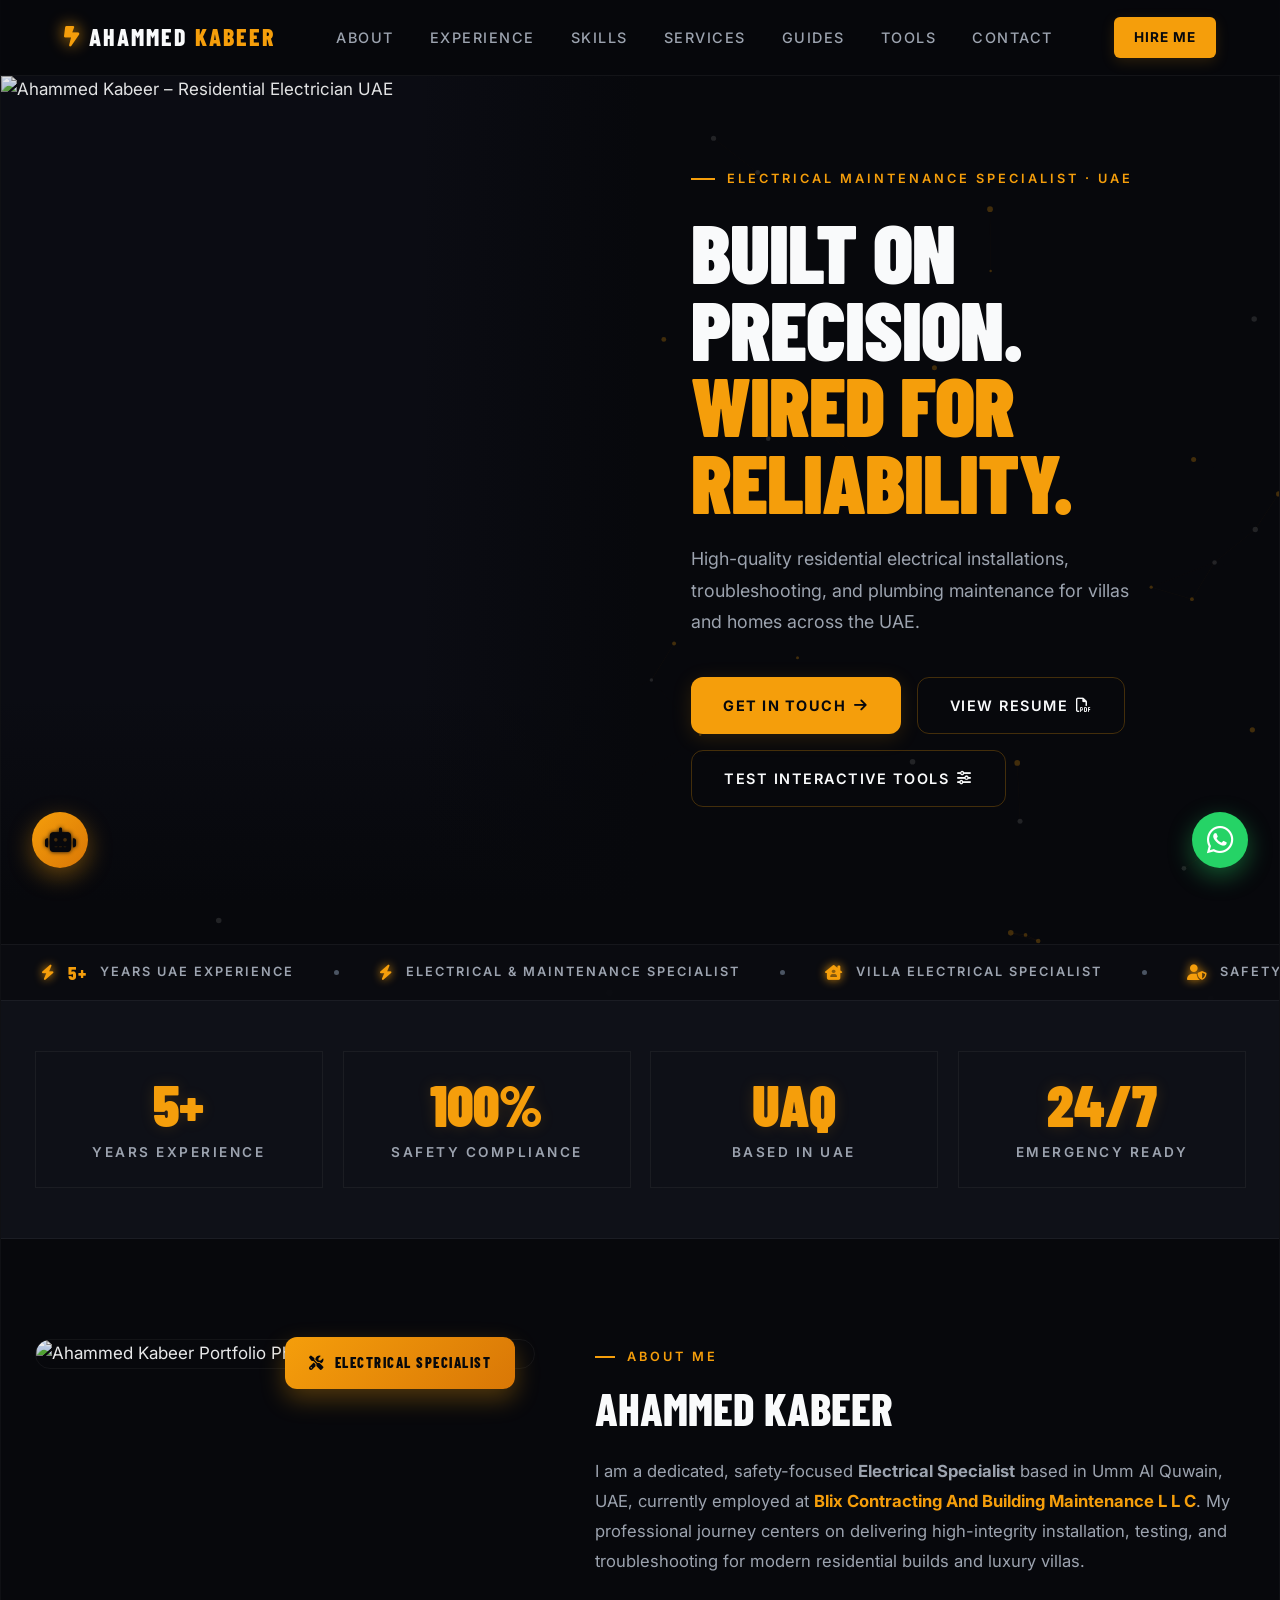
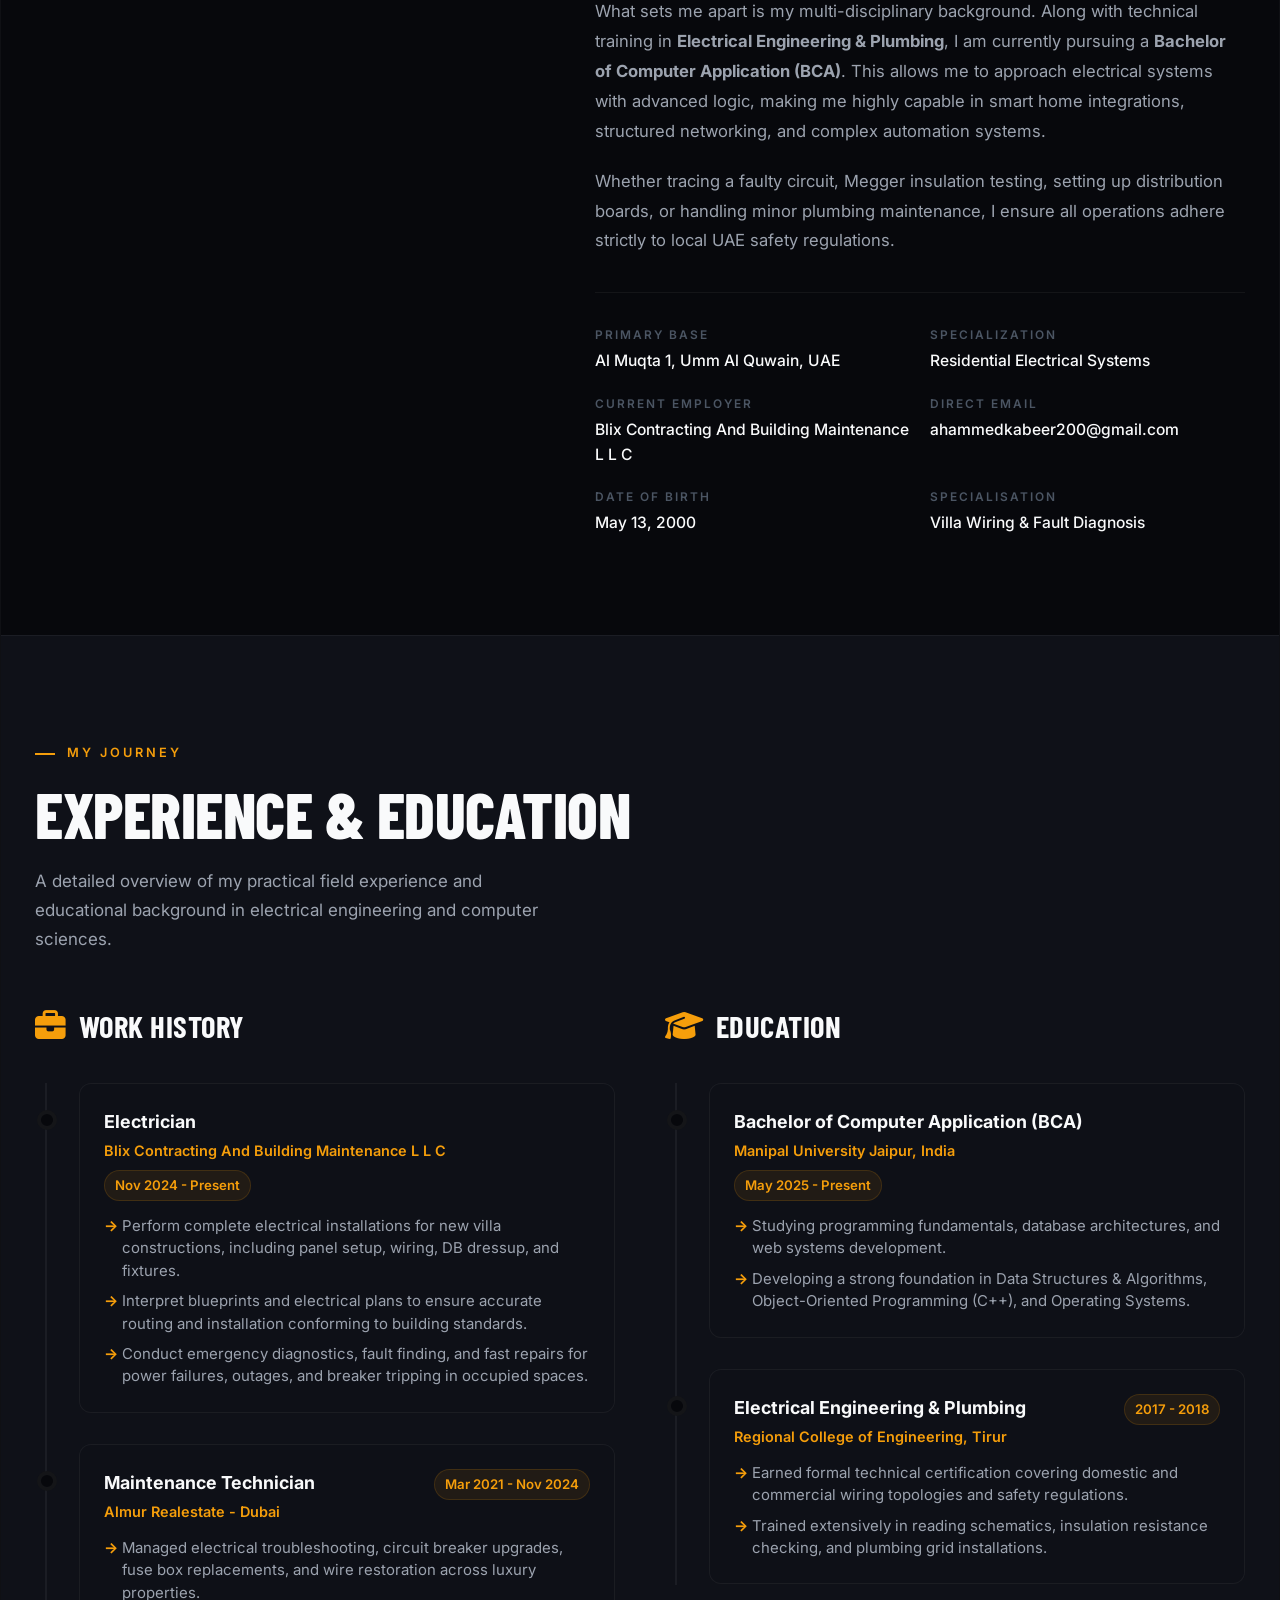
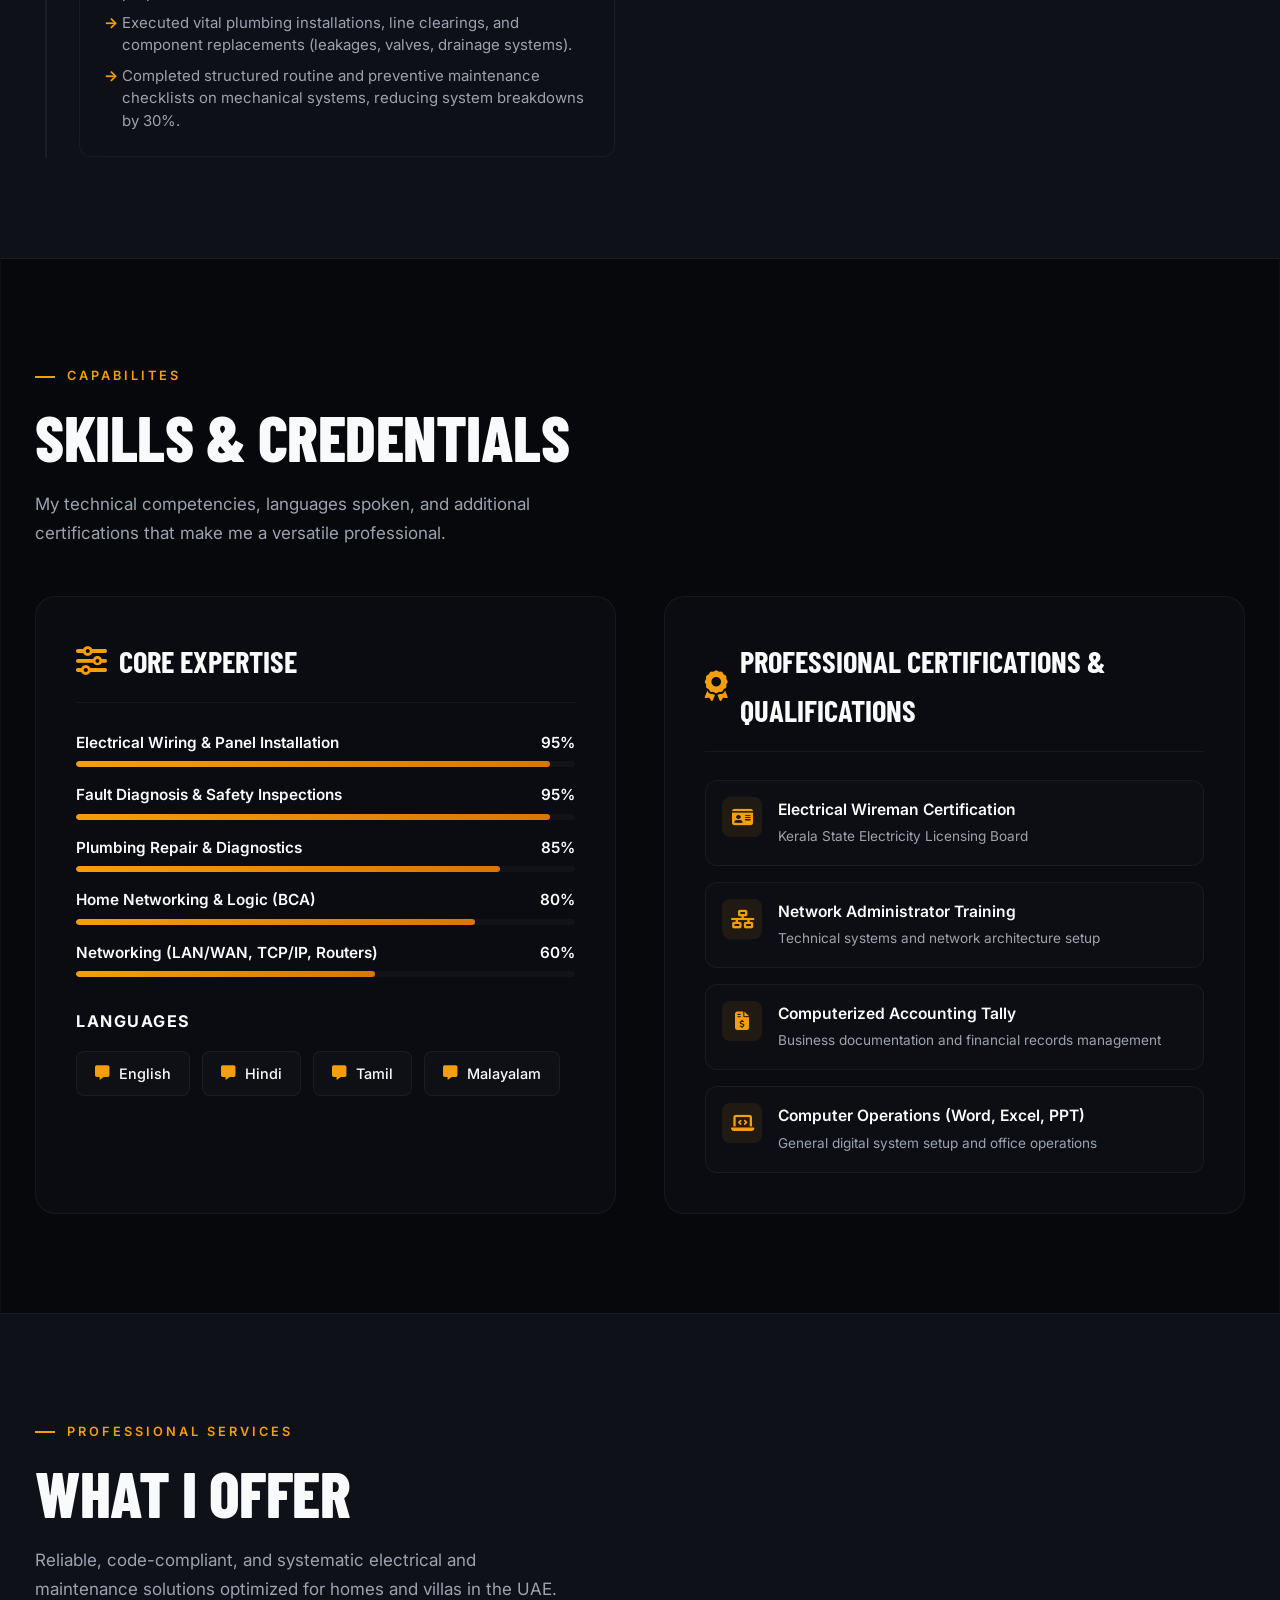
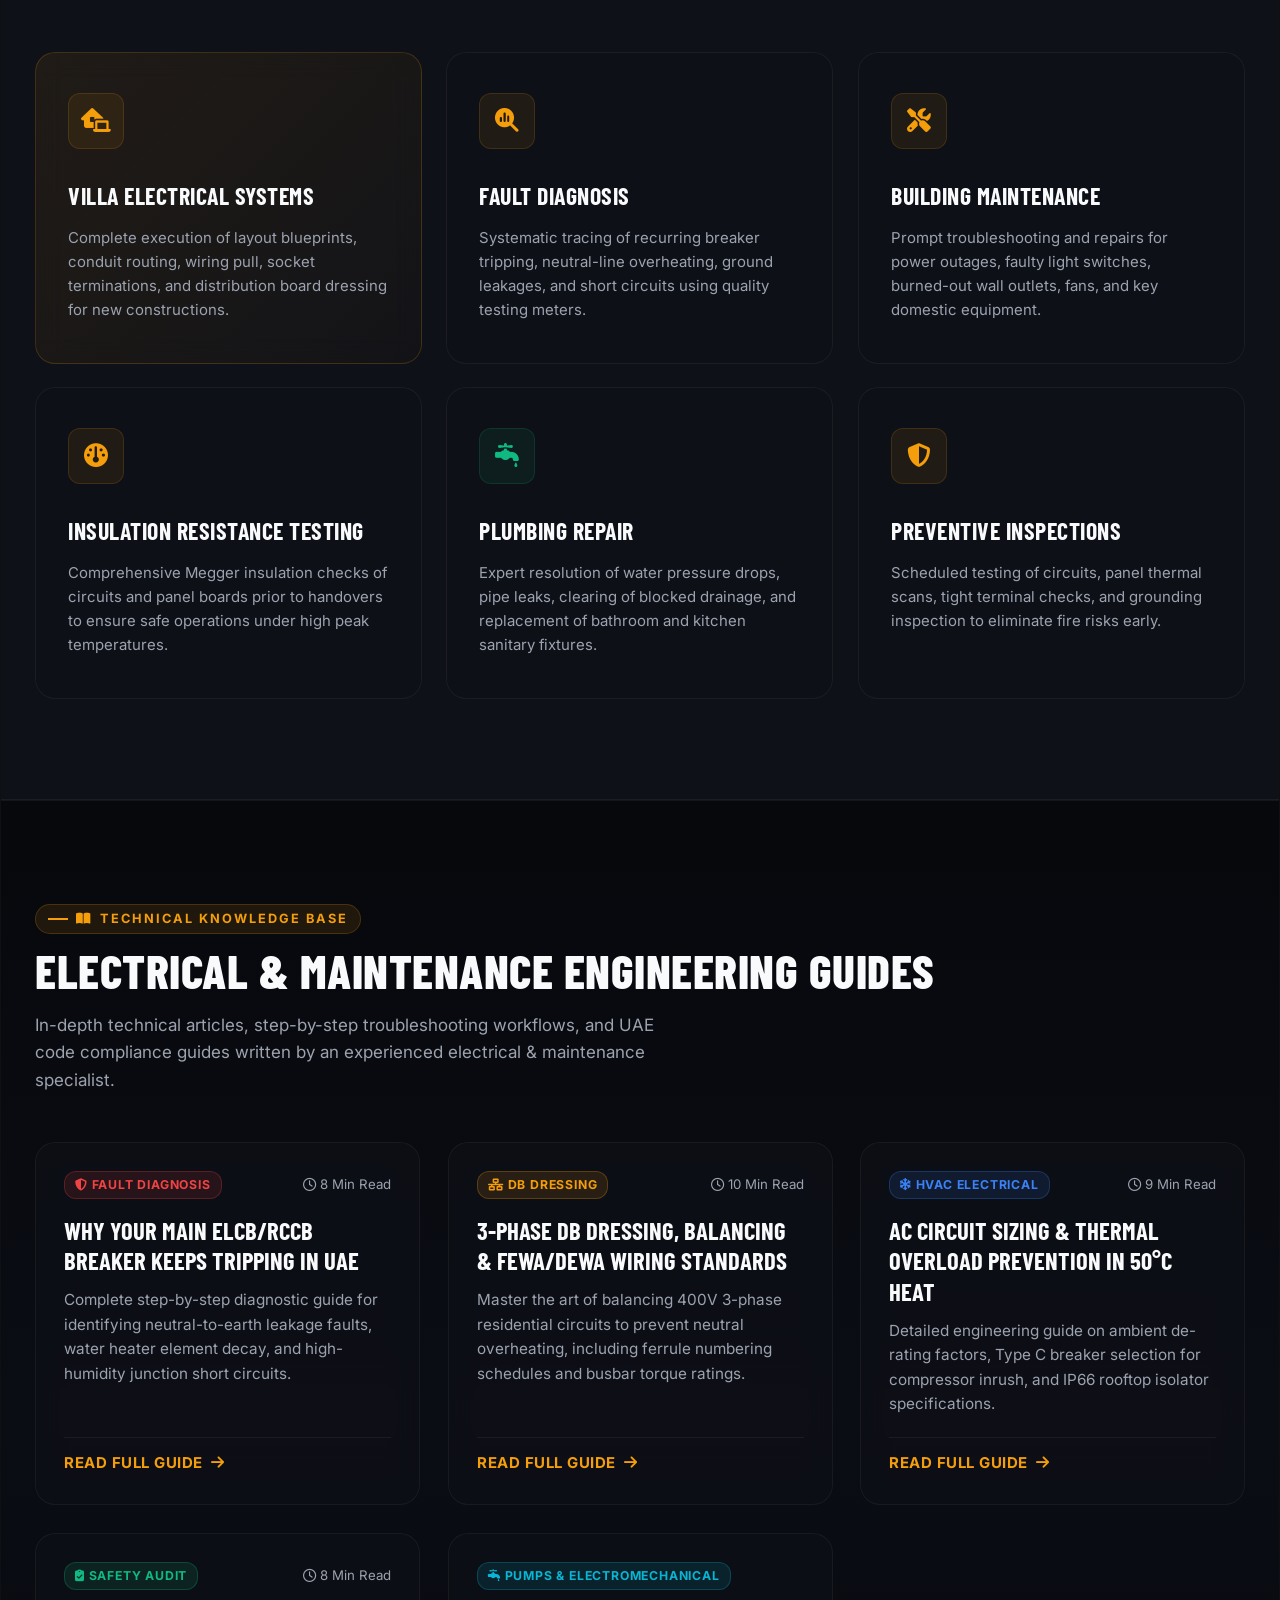
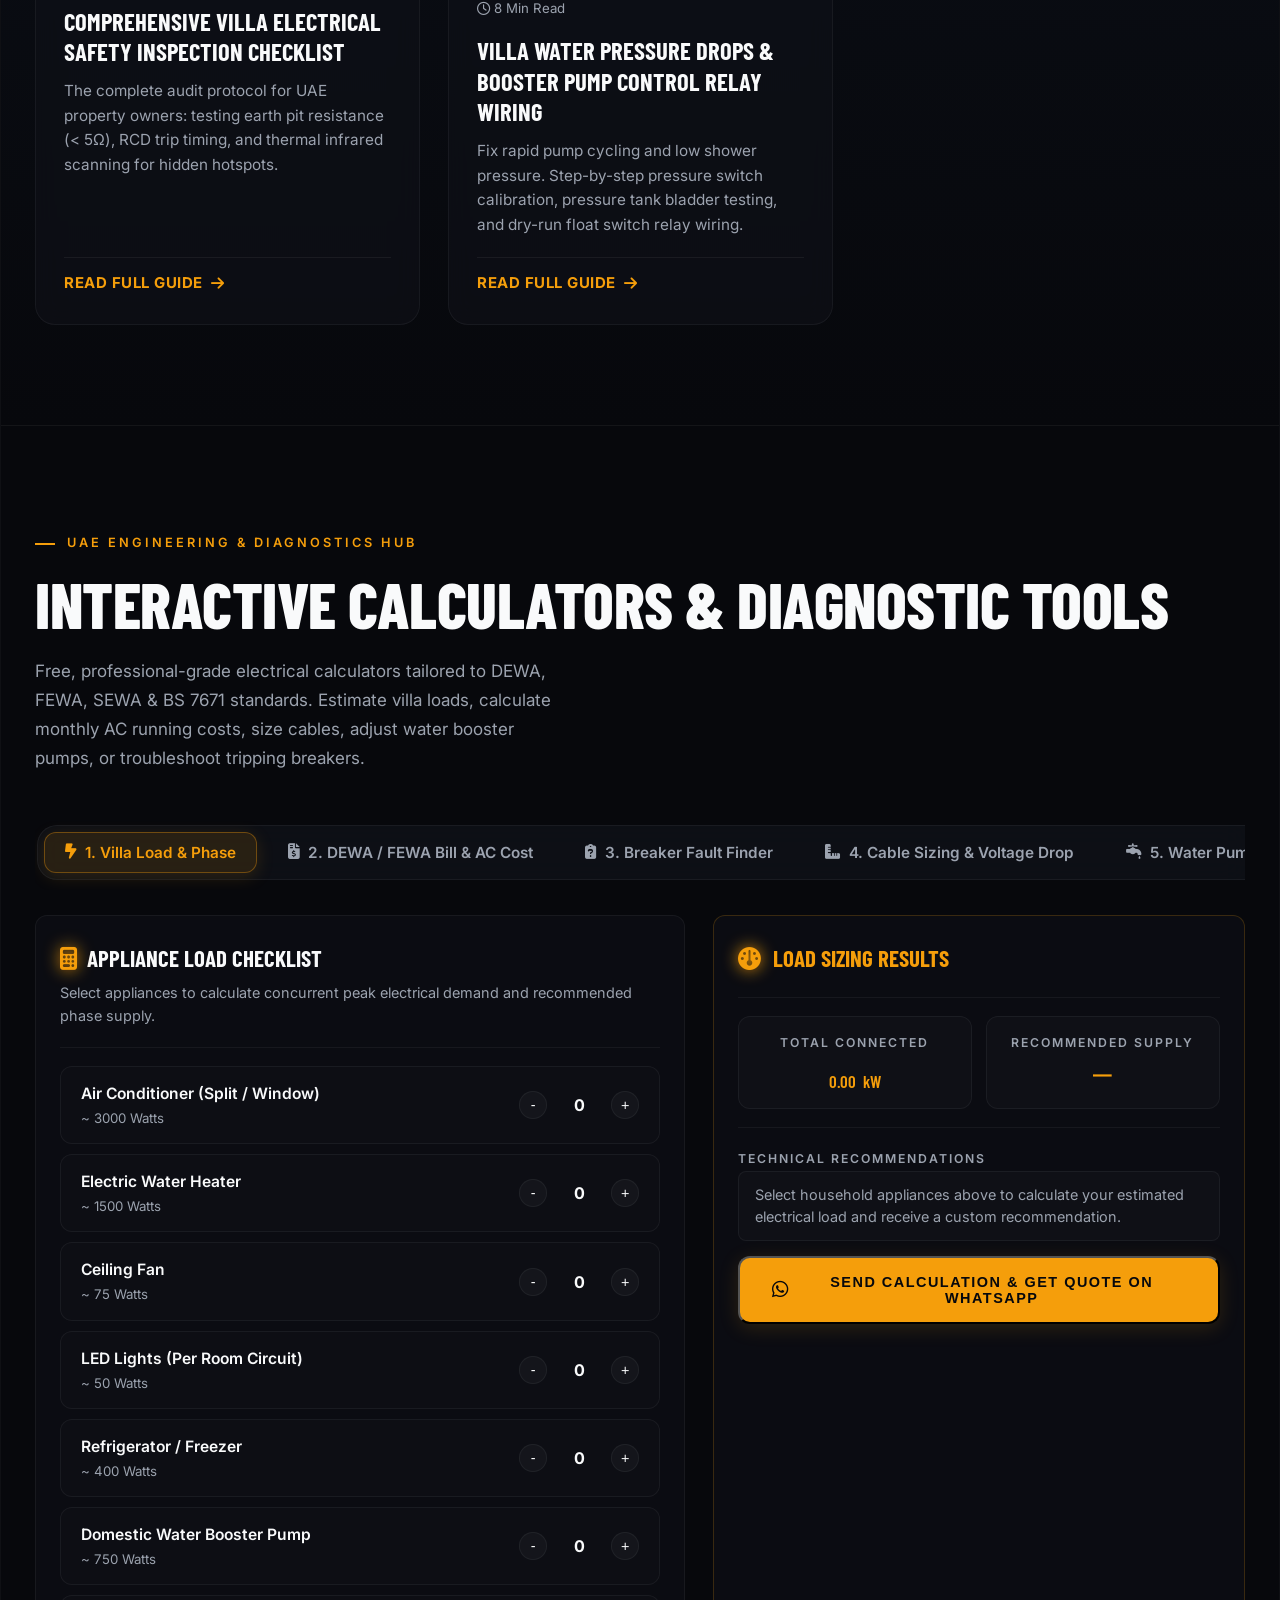
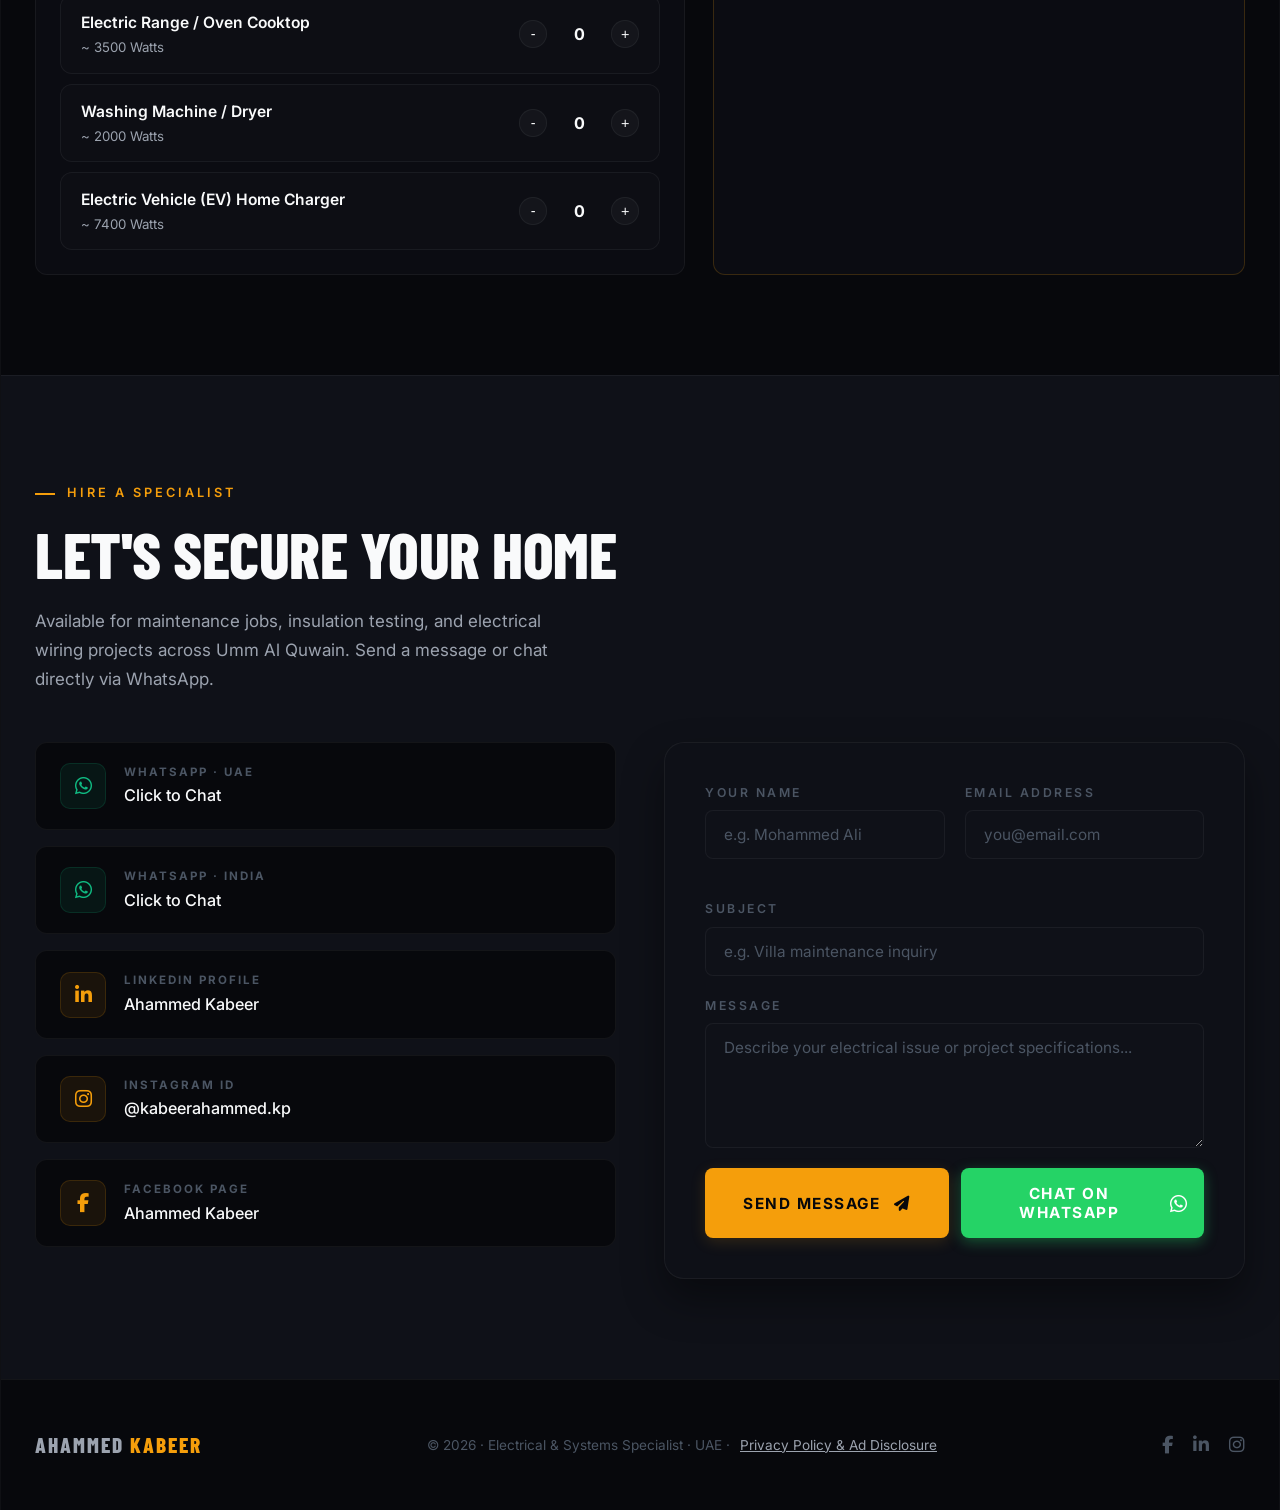
==== commit f0d6112c: "Add ads.txt and google-adsense-account meta tag" ====
--- a/index.html
+++ b/index.html
@@ -65,6 +65,7 @@
     <meta name="msvalidate.01" content="B7229C7A4B41E08E46992122FDB7C709" />
     
     <!-- Google AdSense Verification & Auto Ads -->
+    <meta name="google-adsense-account" content="ca-pub-6638001296817740">
     <script async src="https://pagead2.googlesyndication.com/pagead/js/adsbygoogle.js?client=ca-pub-6638001296817740"
          crossorigin="anonymous"></script>
 
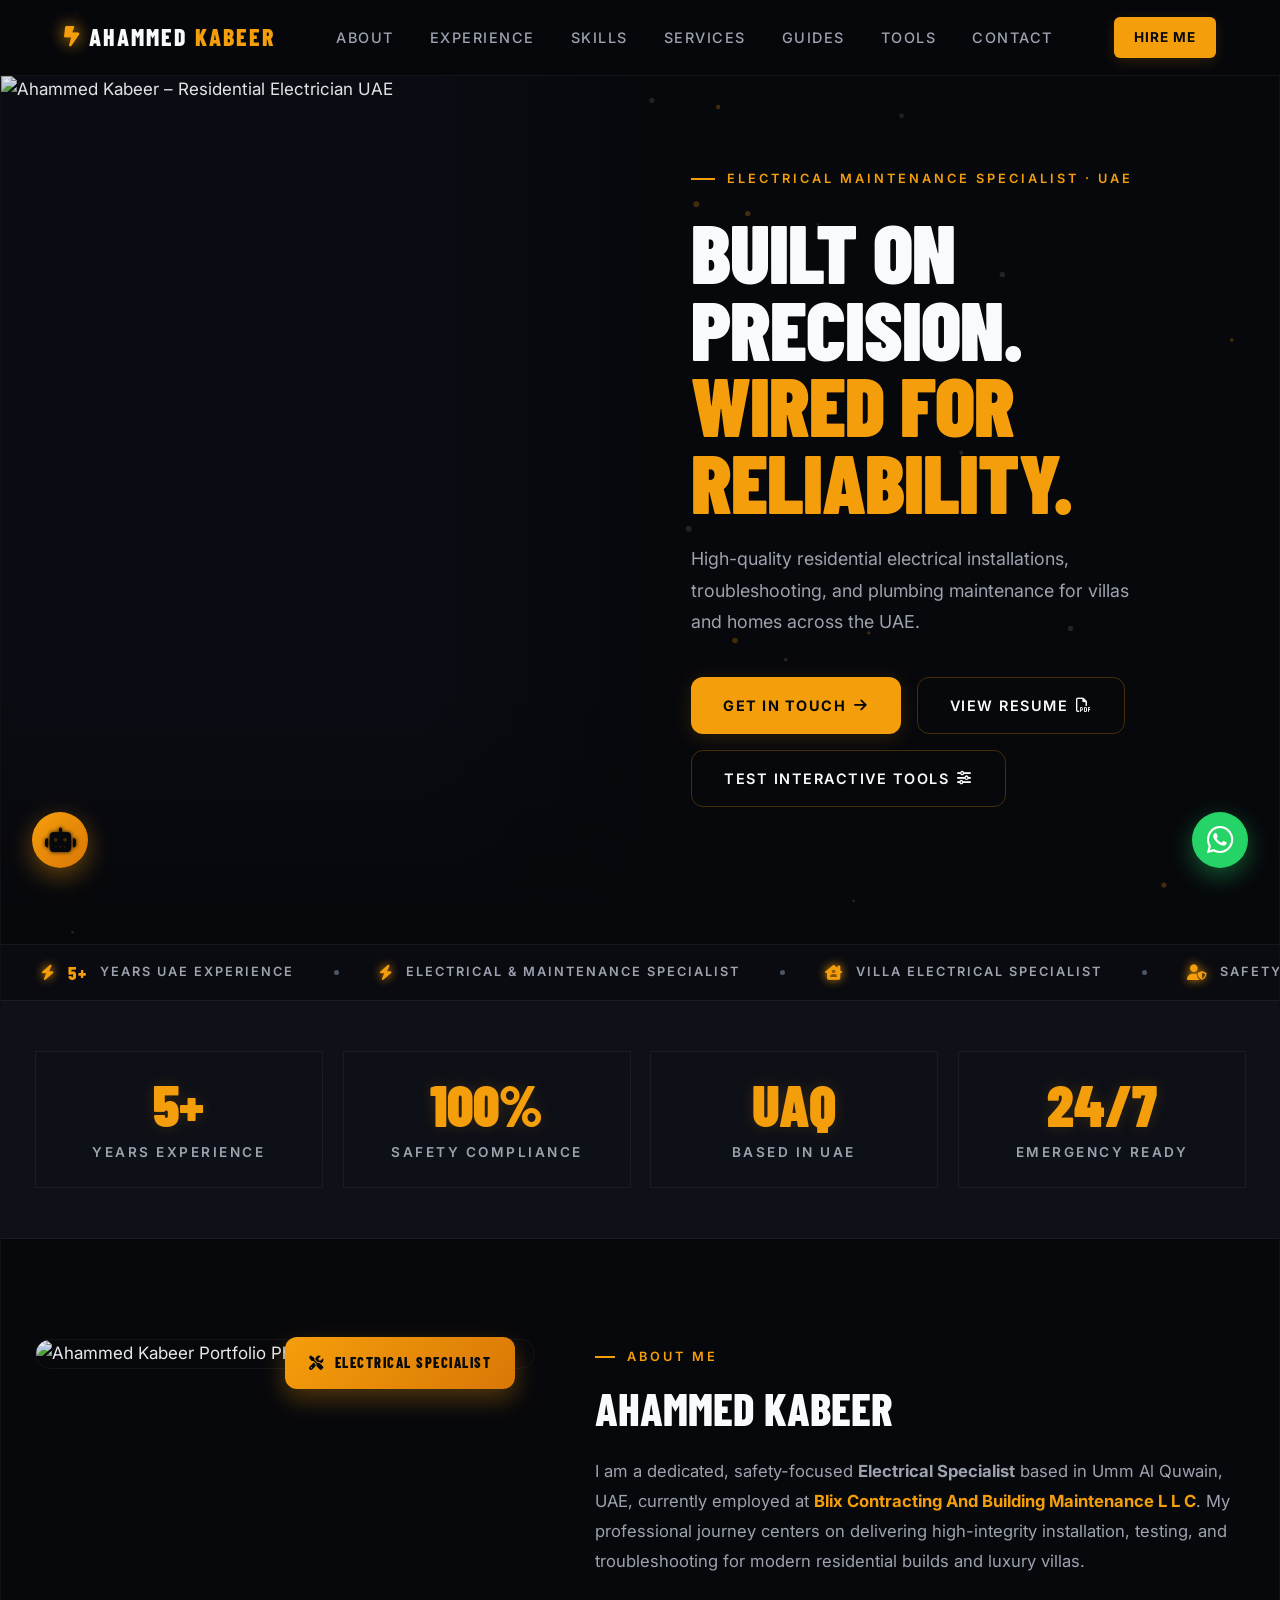
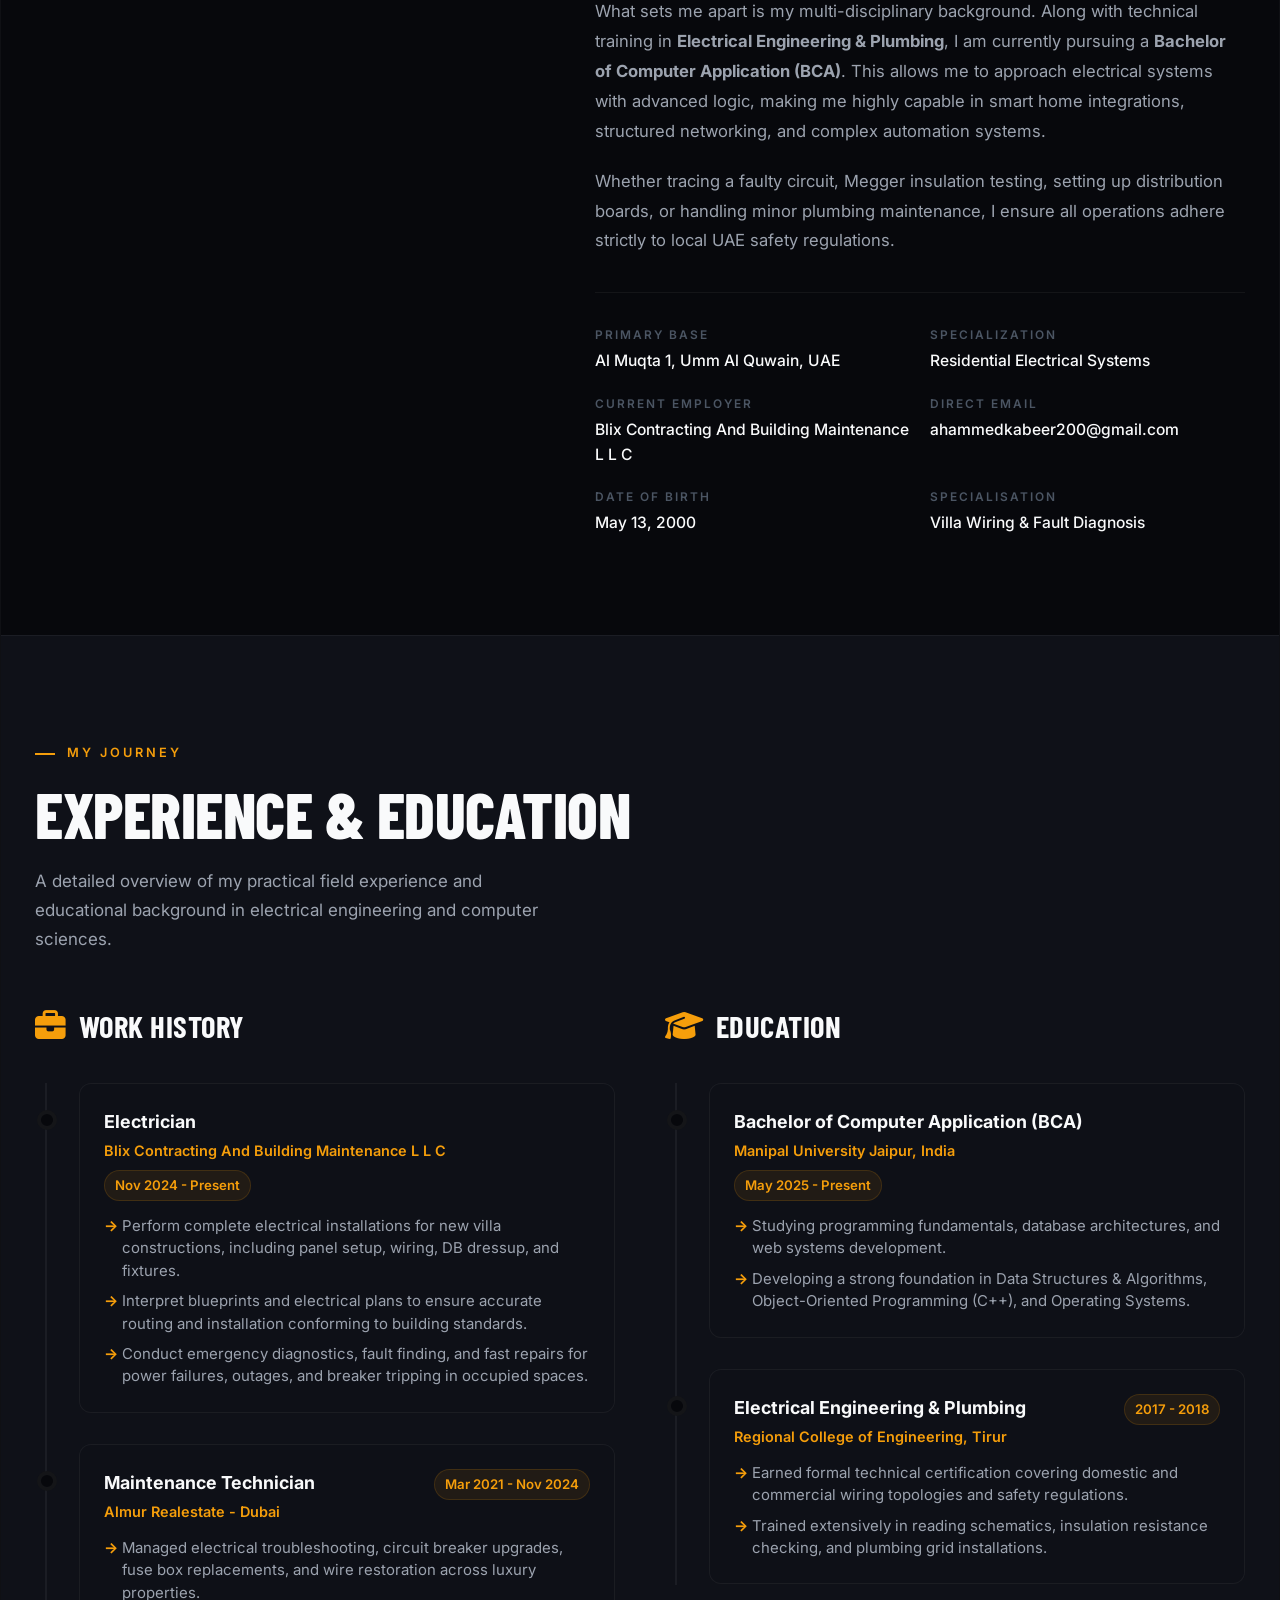
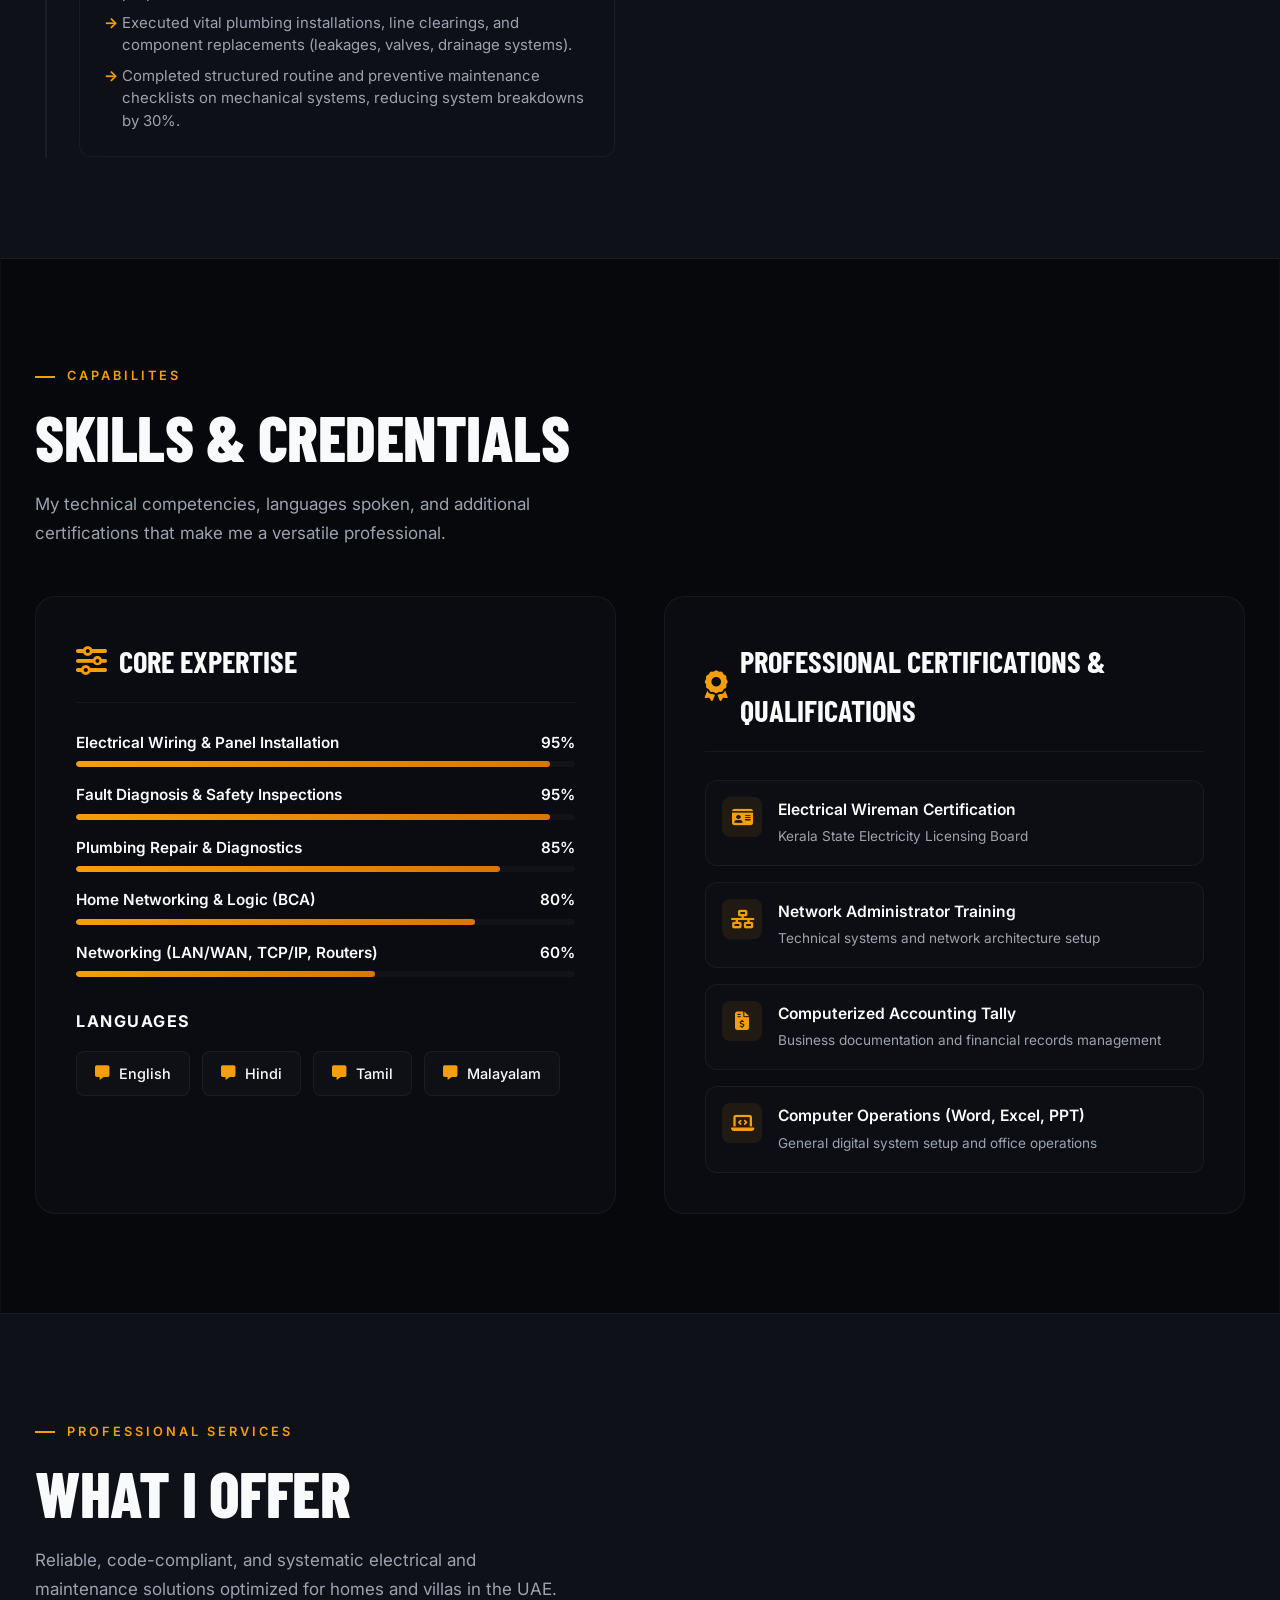
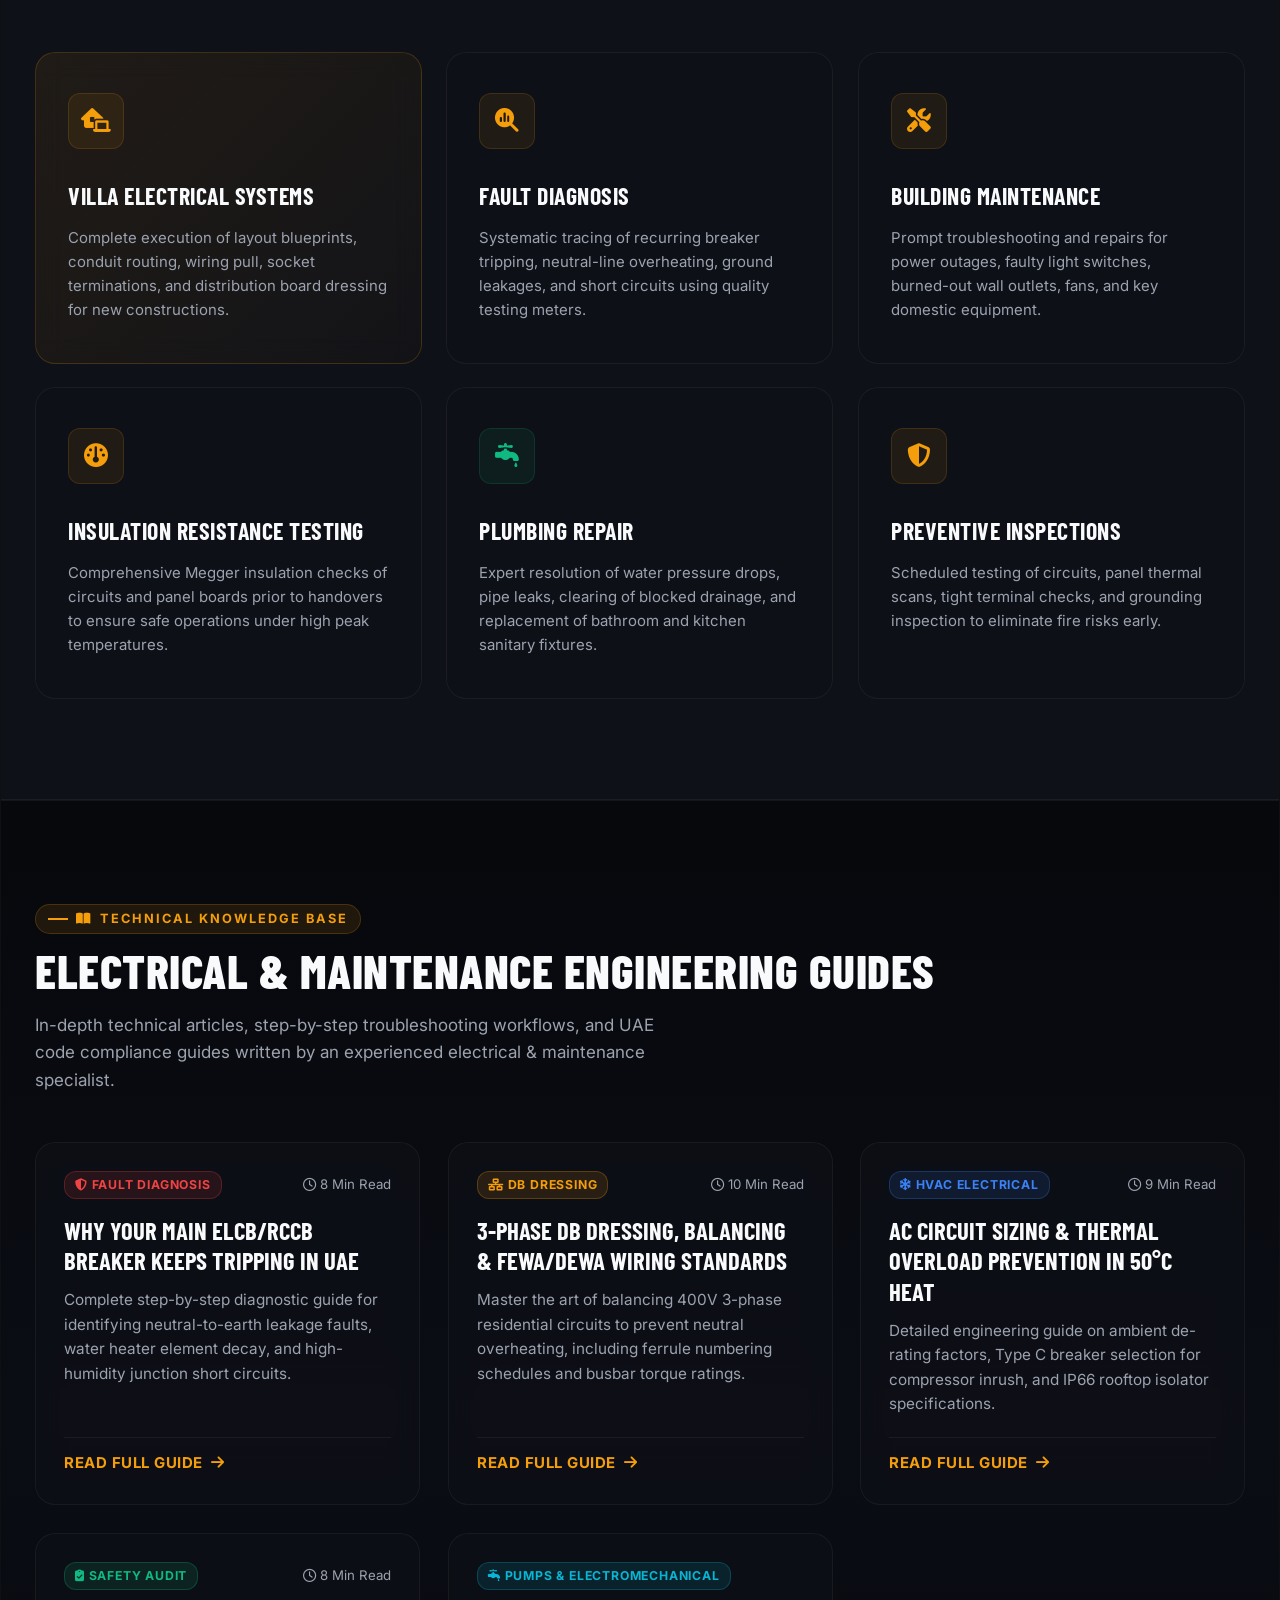
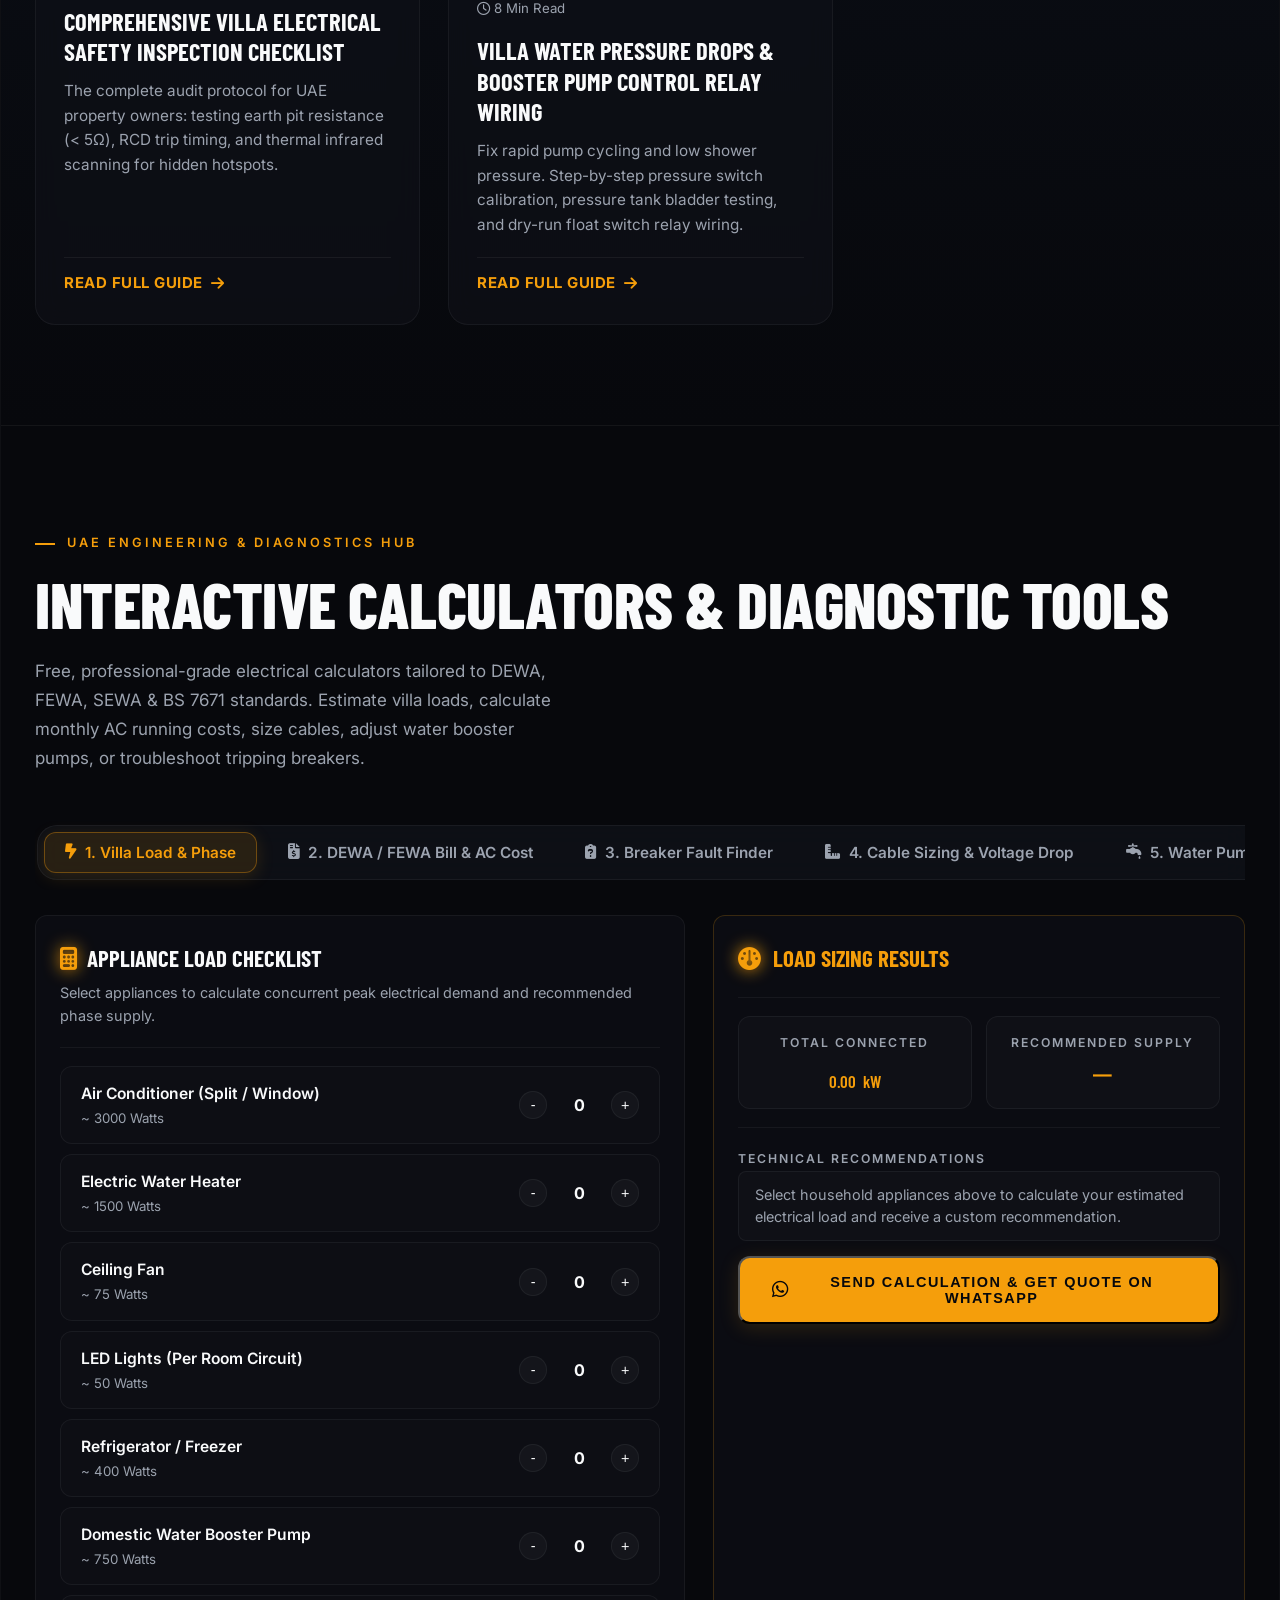
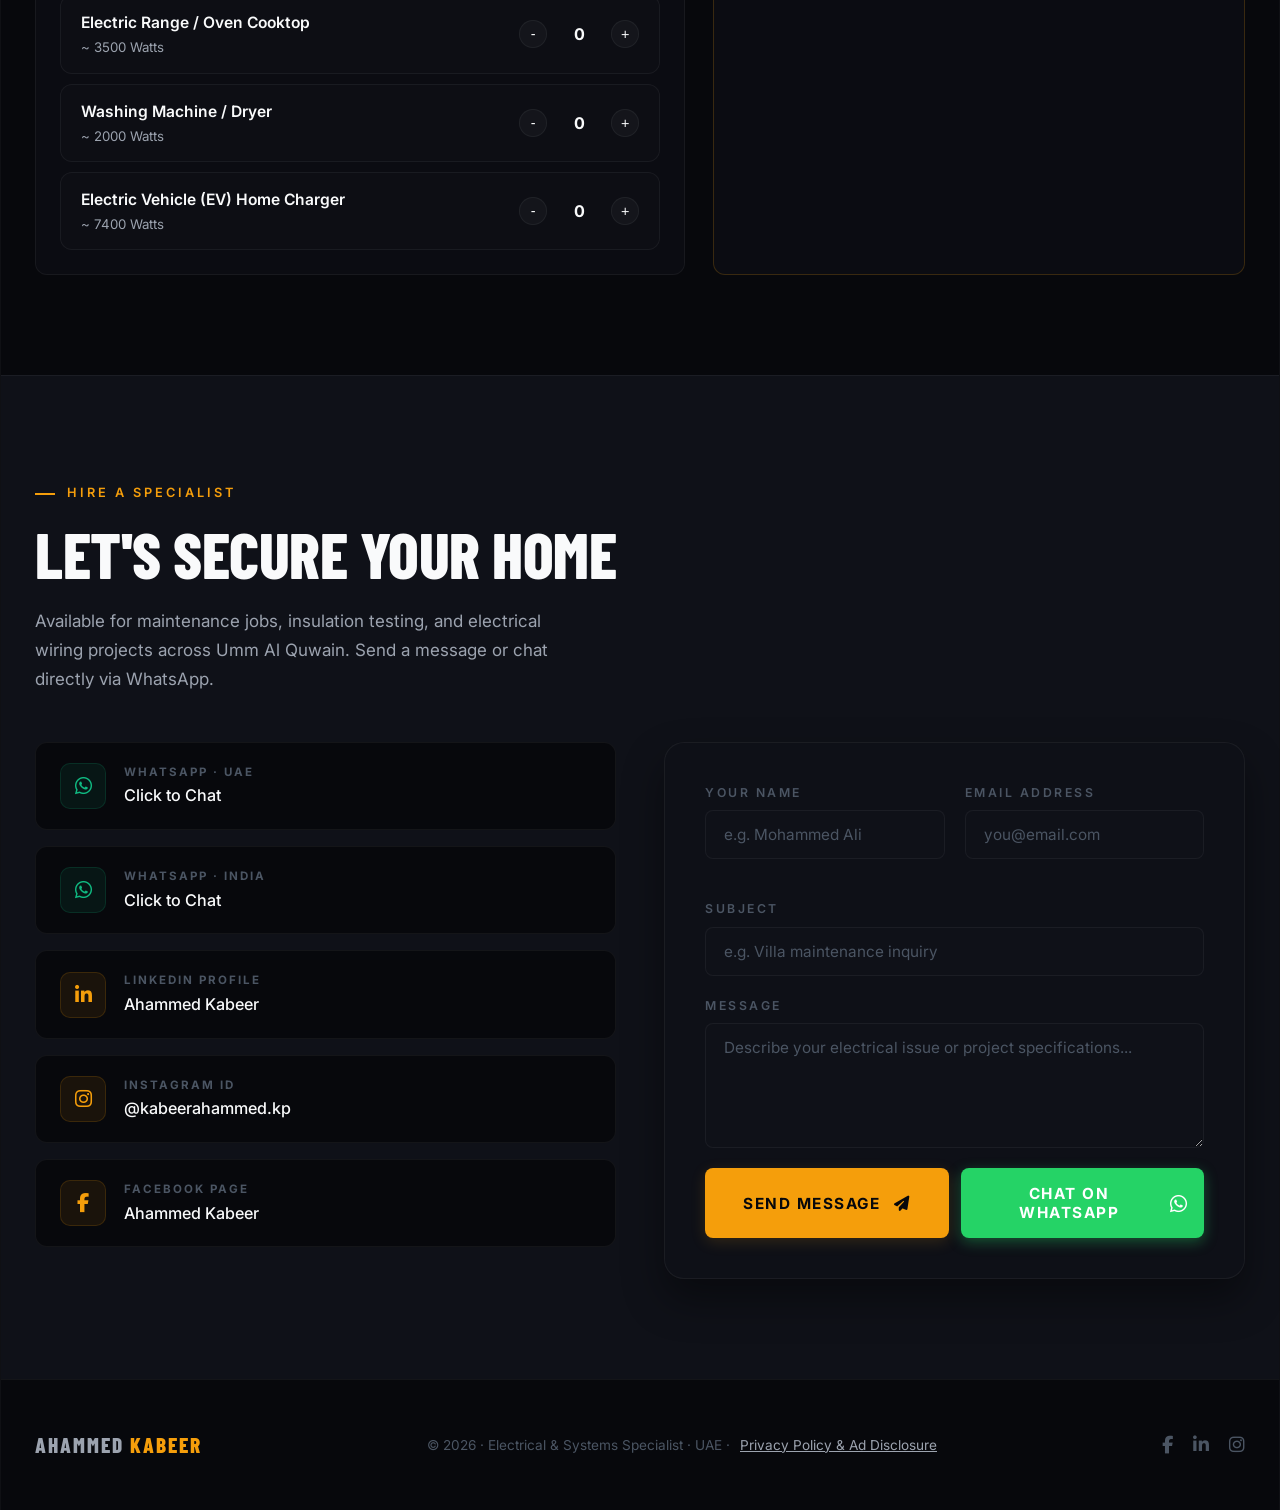
==== commit 6630beb5: "Add Vercel Speed Insights script to index and guides" ====
--- a/index.html
+++ b/index.html
@@ -6731,7 +6731,8 @@
         });
     </script>
     
-    <!-- Vercel Web Analytics -->
+    <!-- Vercel Web Analytics & Speed Insights -->
     <script defer src="/_vercel/insights/script.js"></script>
+    <script defer src="/_vercel/speed-insights/script.js"></script>
 </body>
 </html>
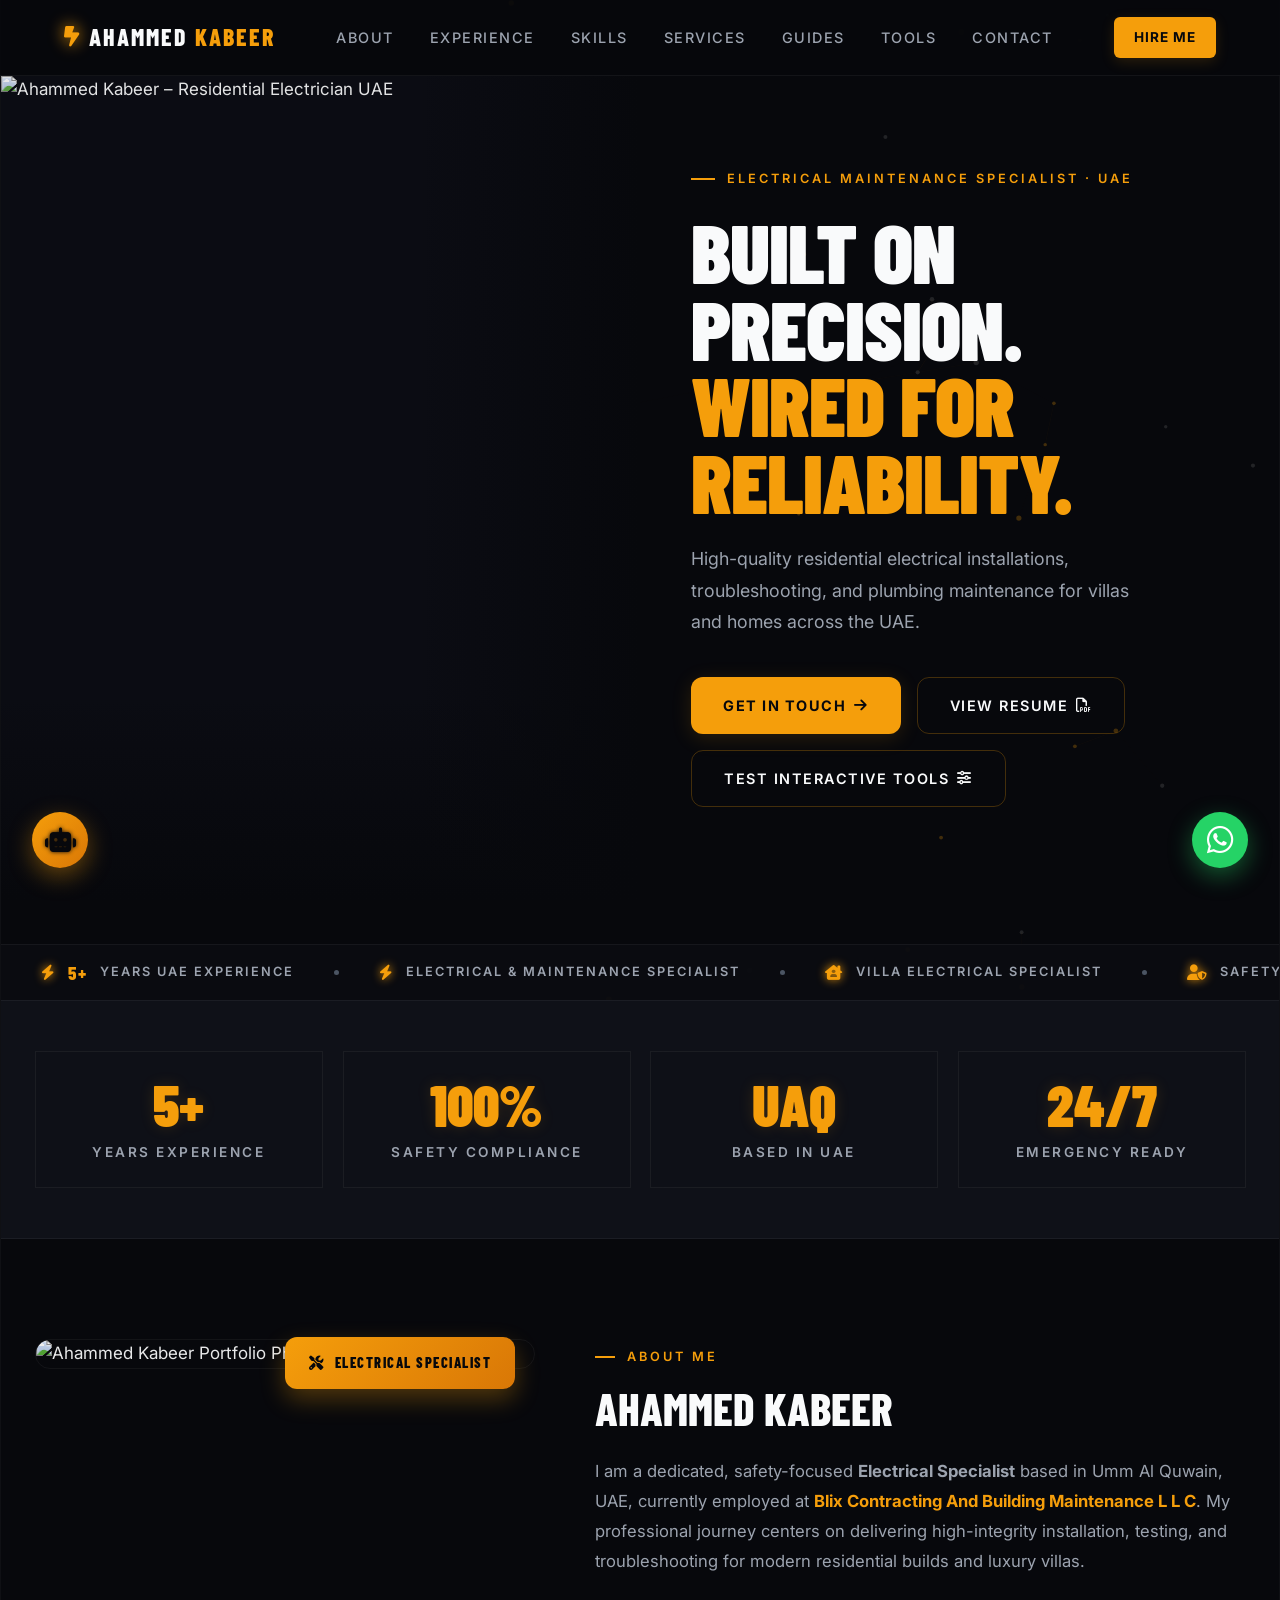
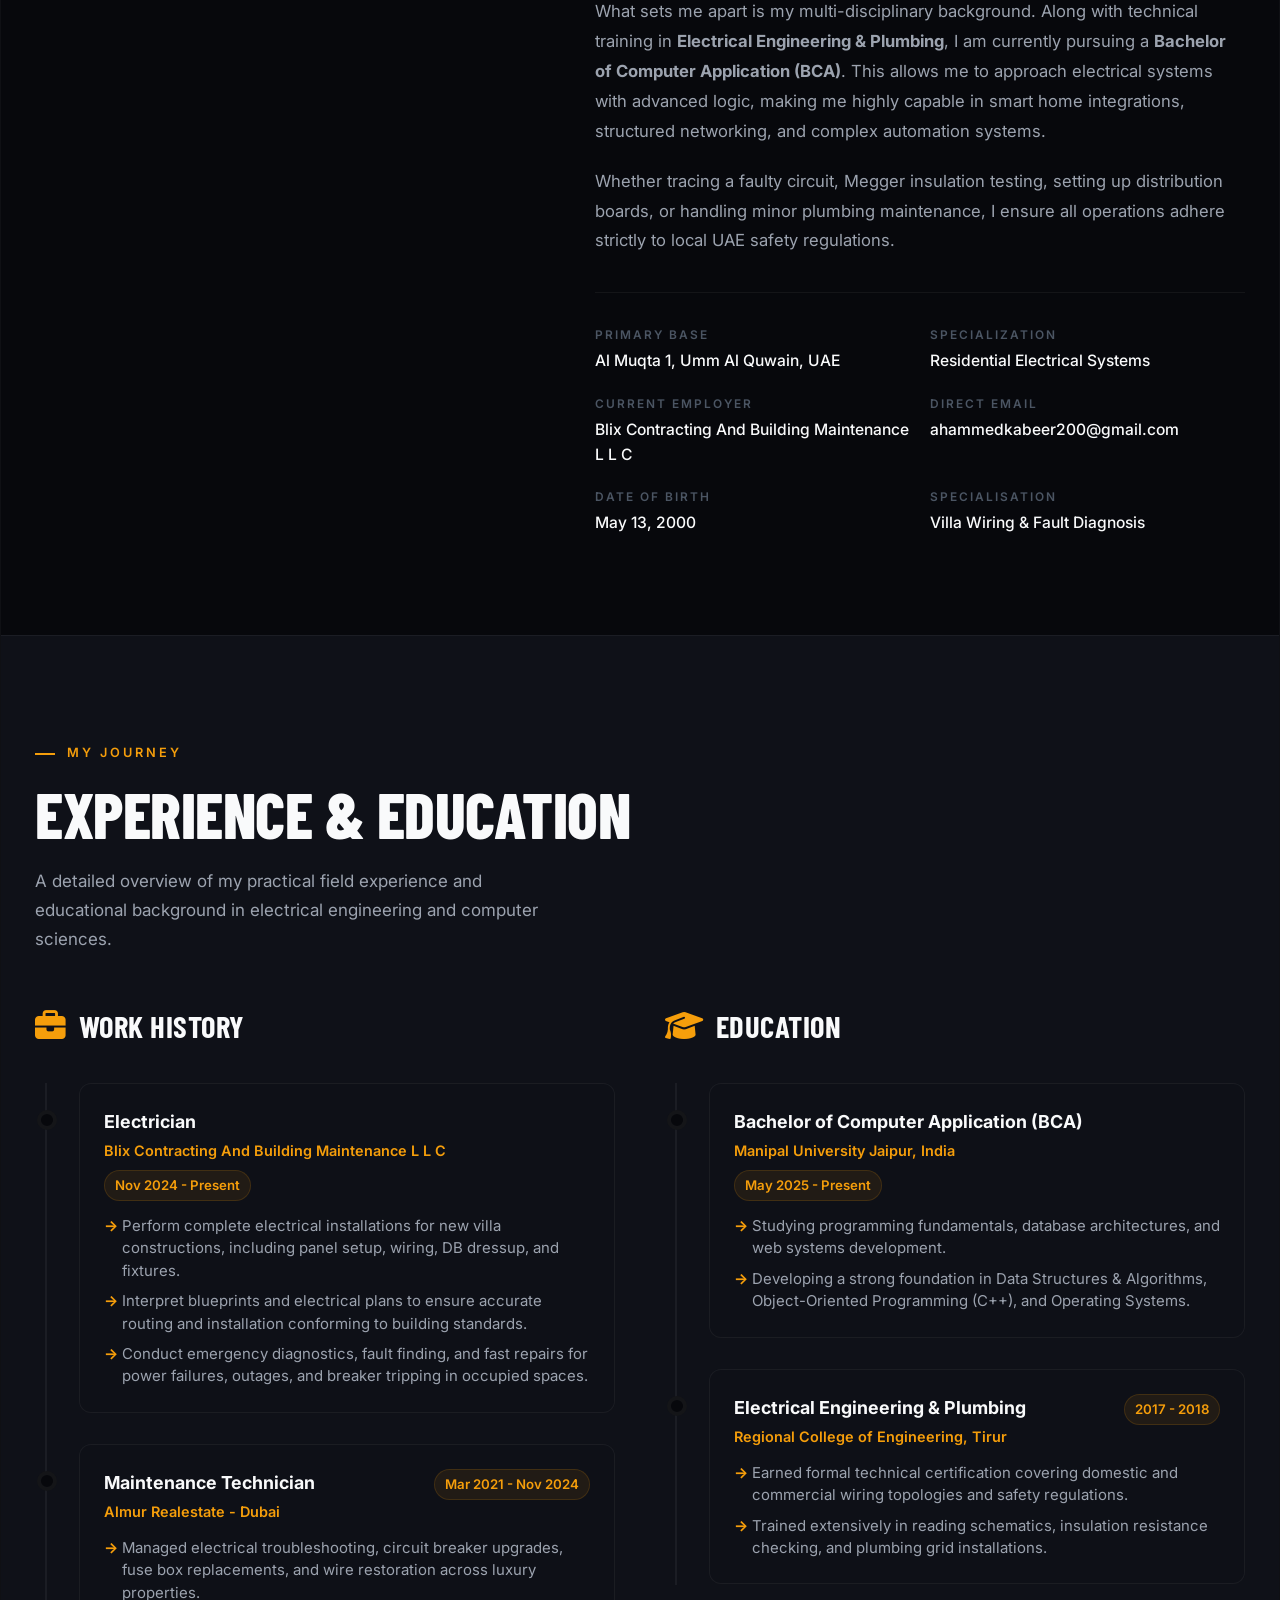
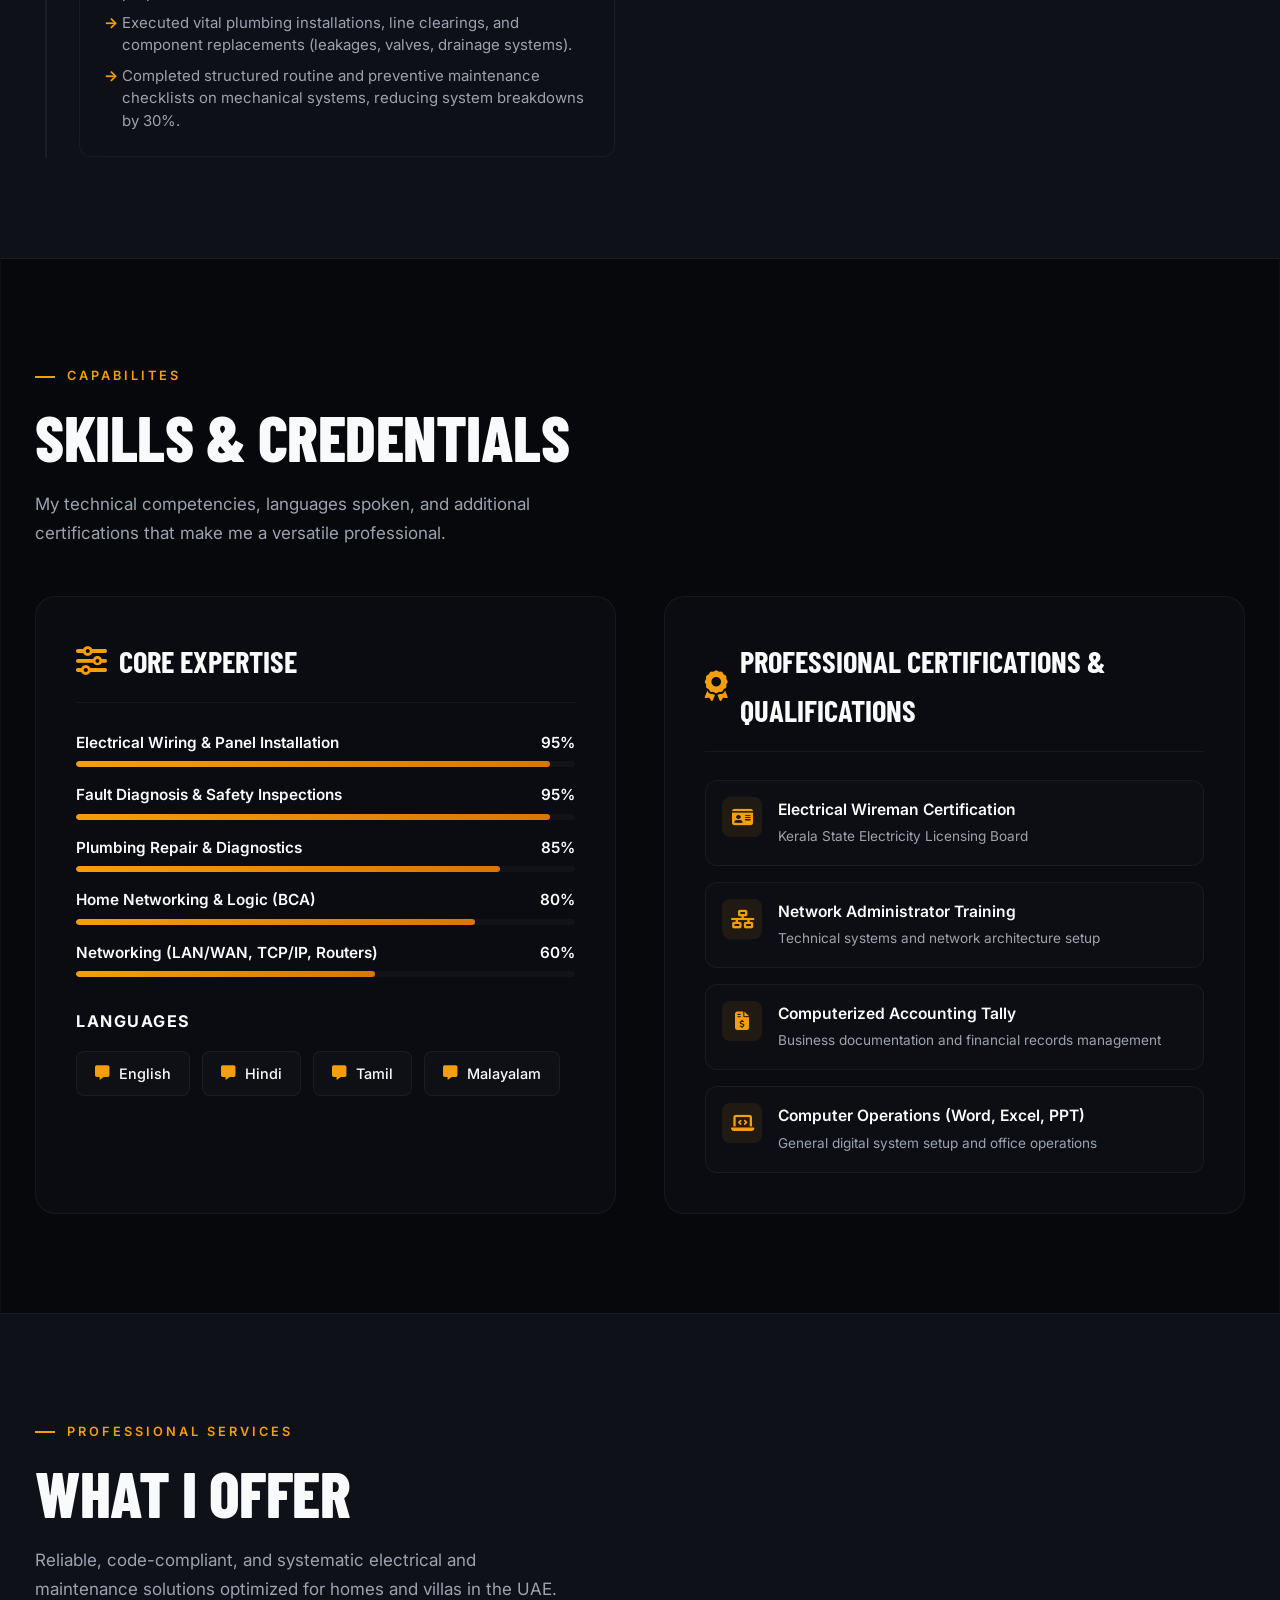
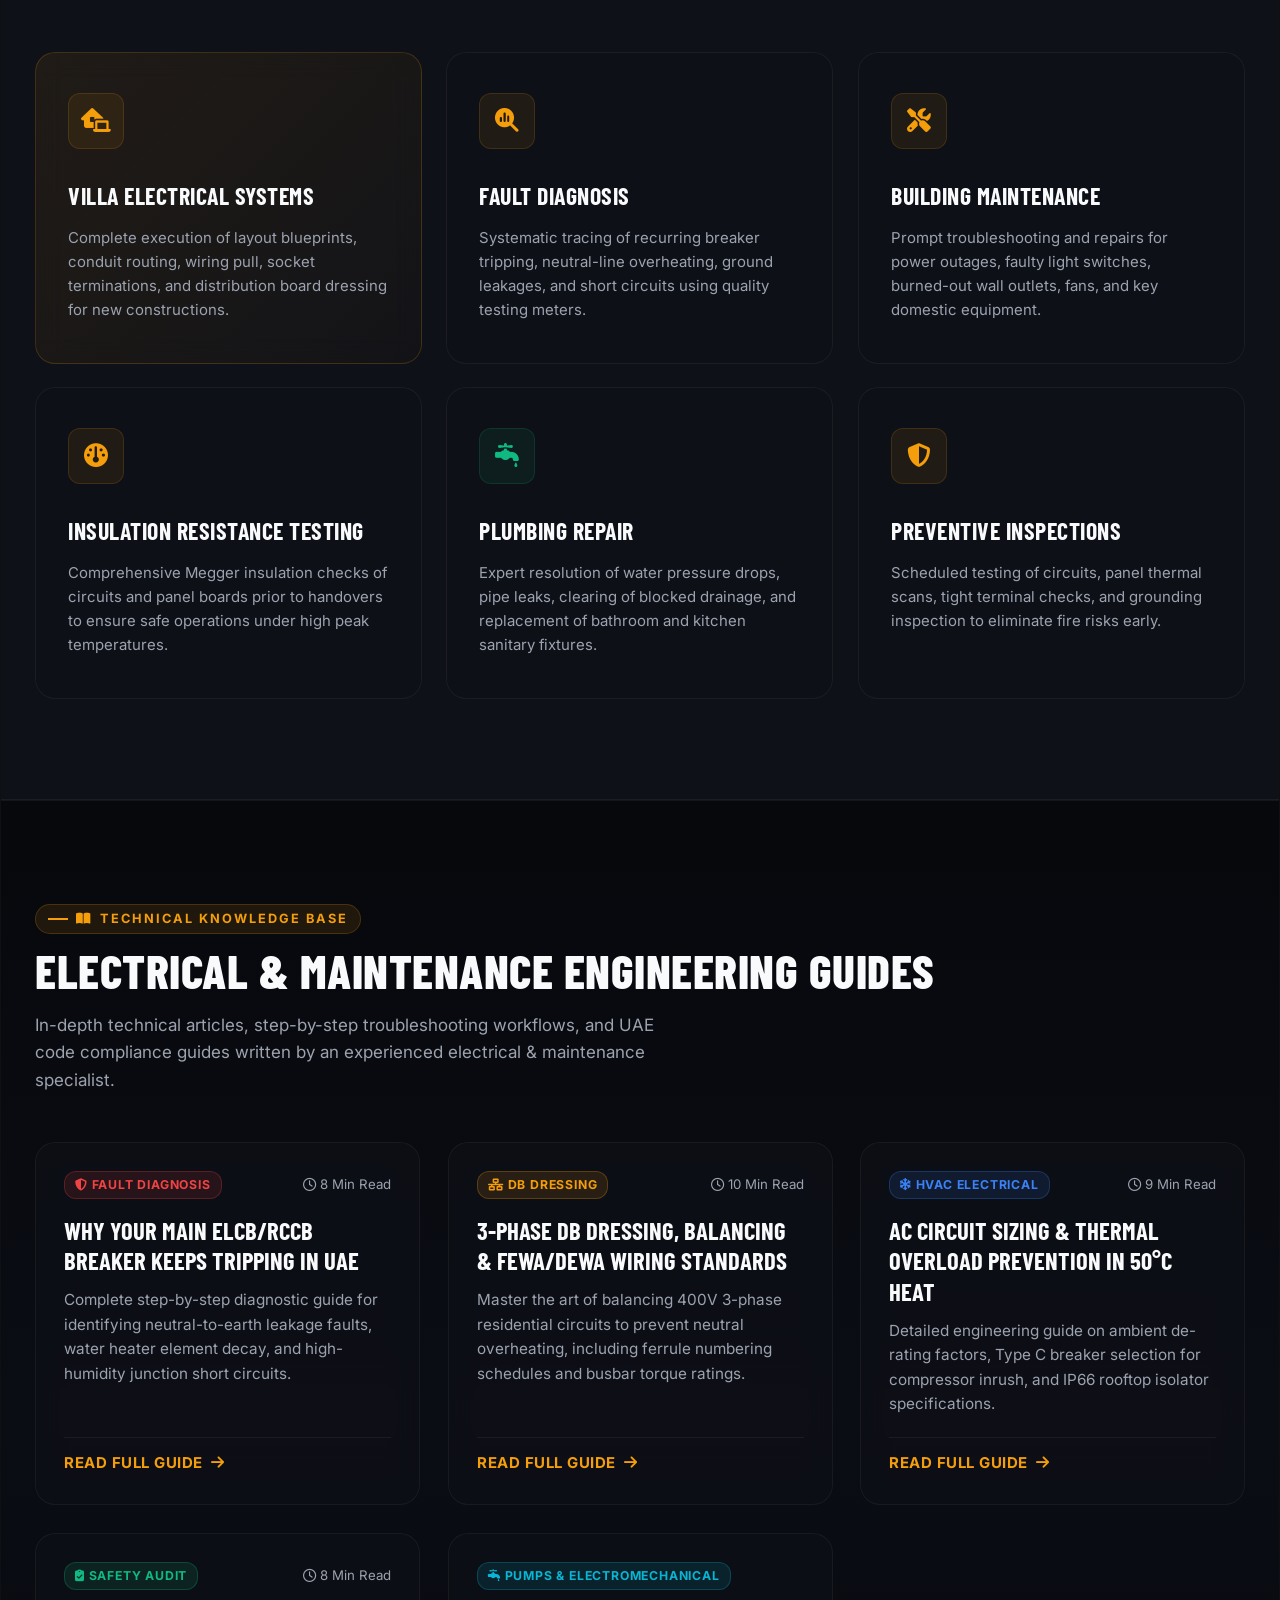
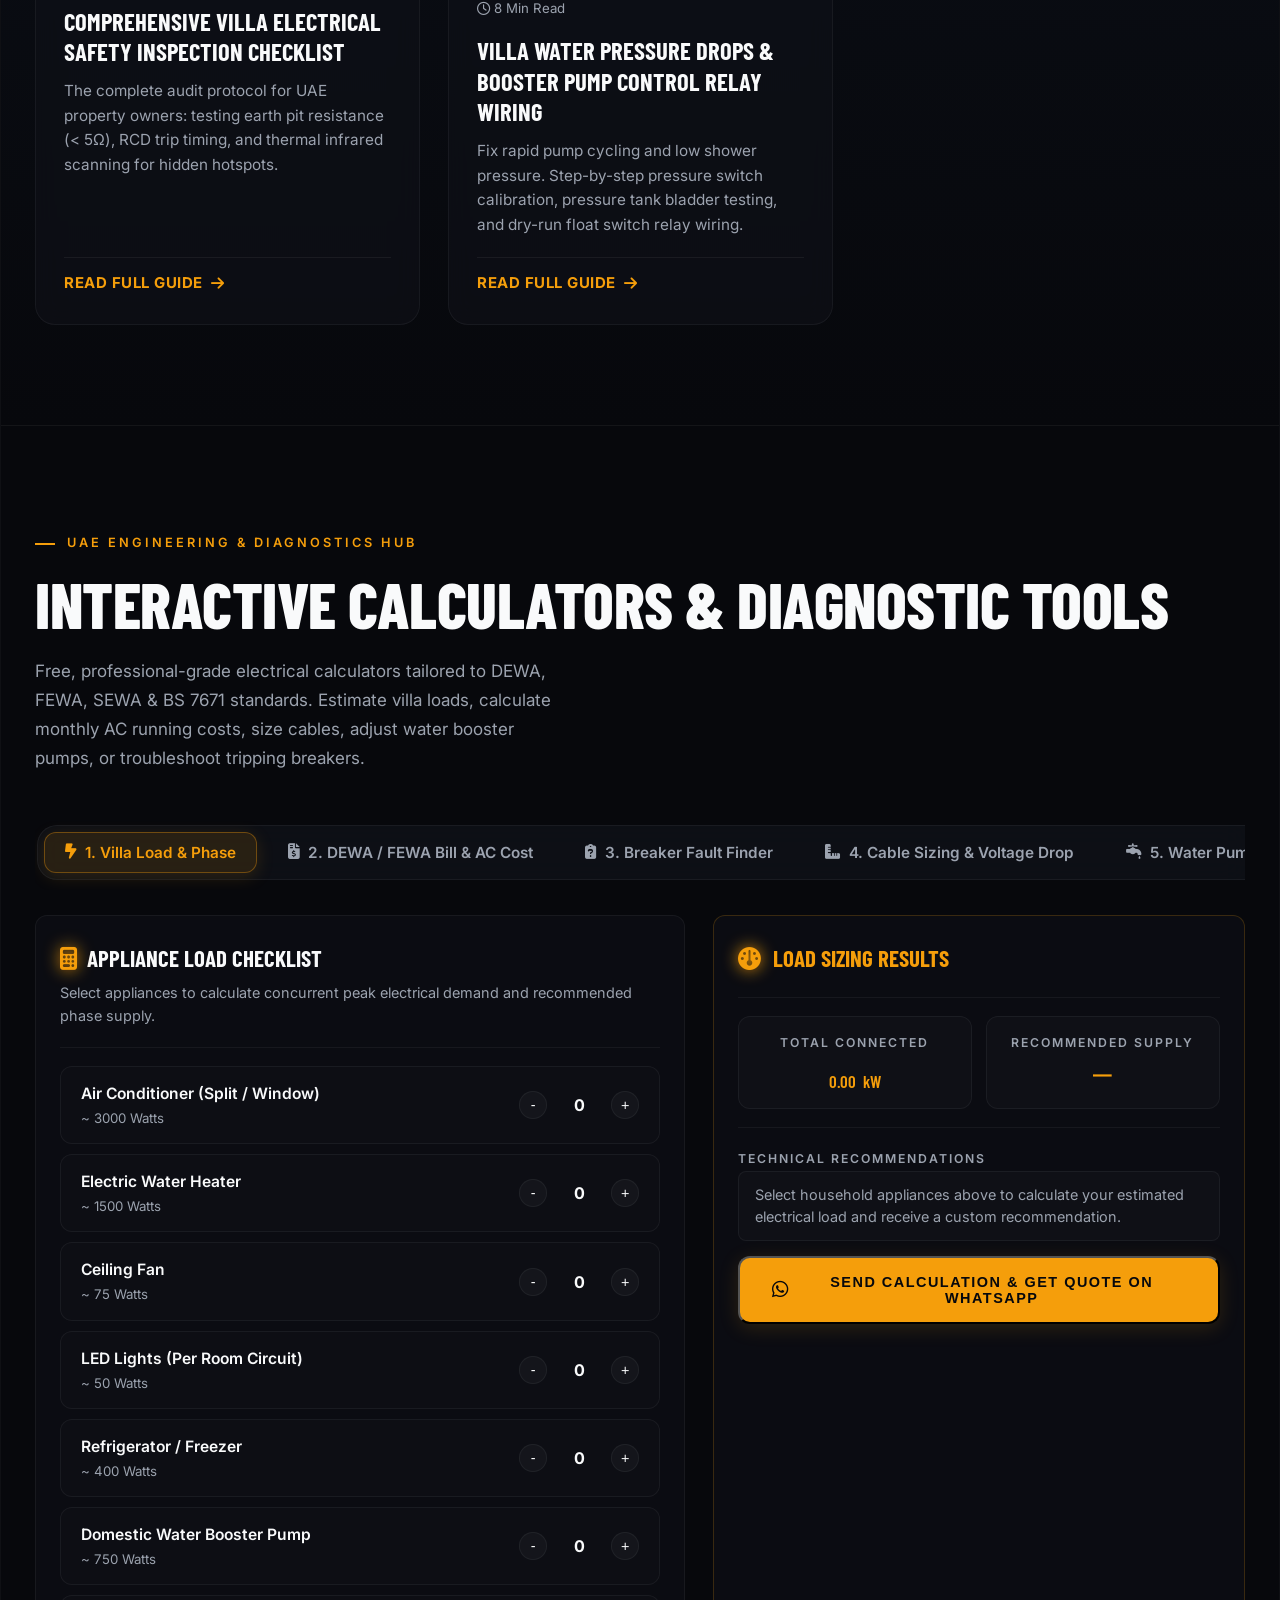
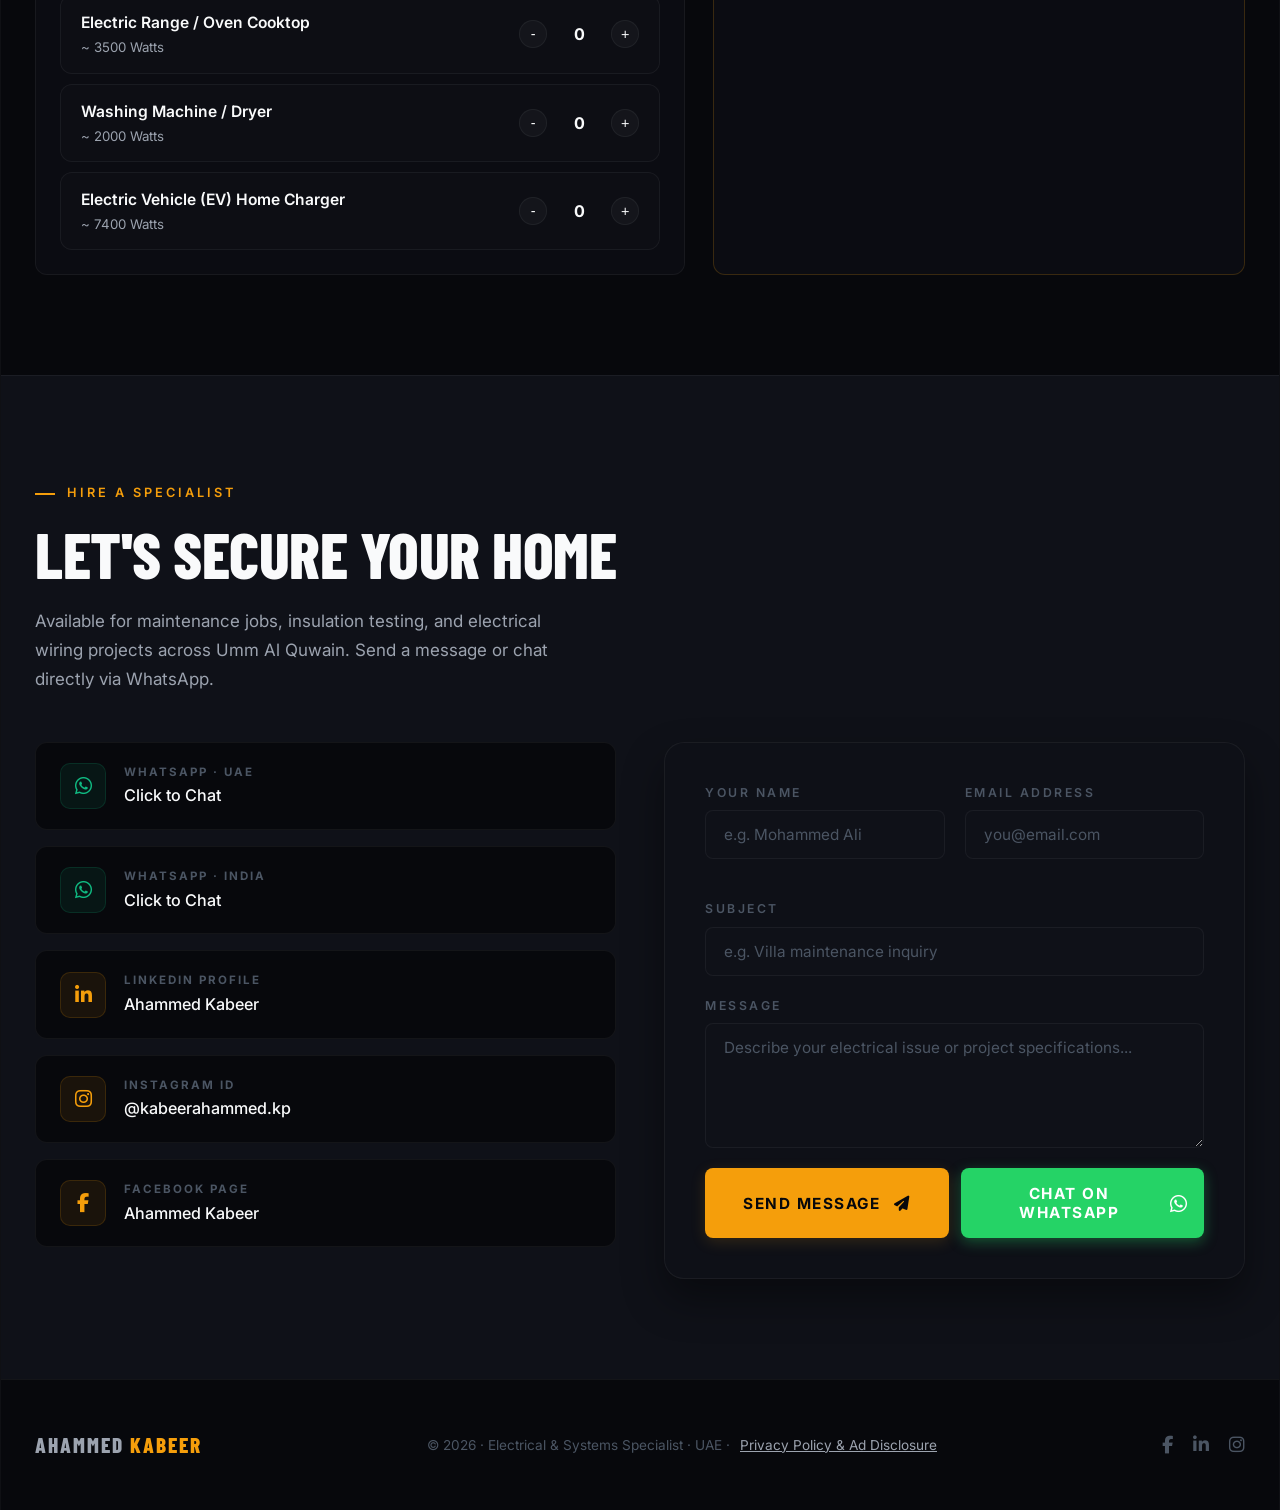
==== commit b040c12f: "Install Vercel Speed Insights ## Vercel Speed Insights Installation Complete  Successfully installed" ====
--- a/index.html
+++ b/index.html
@@ -3215,6 +3215,12 @@
 
 
     </style>
+    
+    <!-- Vercel Speed Insights -->
+    <script type="module">
+        import { injectSpeedInsights } from 'https://cdn.jsdelivr.net/npm/@vercel/speed-insights@2.0.0/dist/index.mjs';
+        injectSpeedInsights();
+    </script>
 </head>
 <body>
 
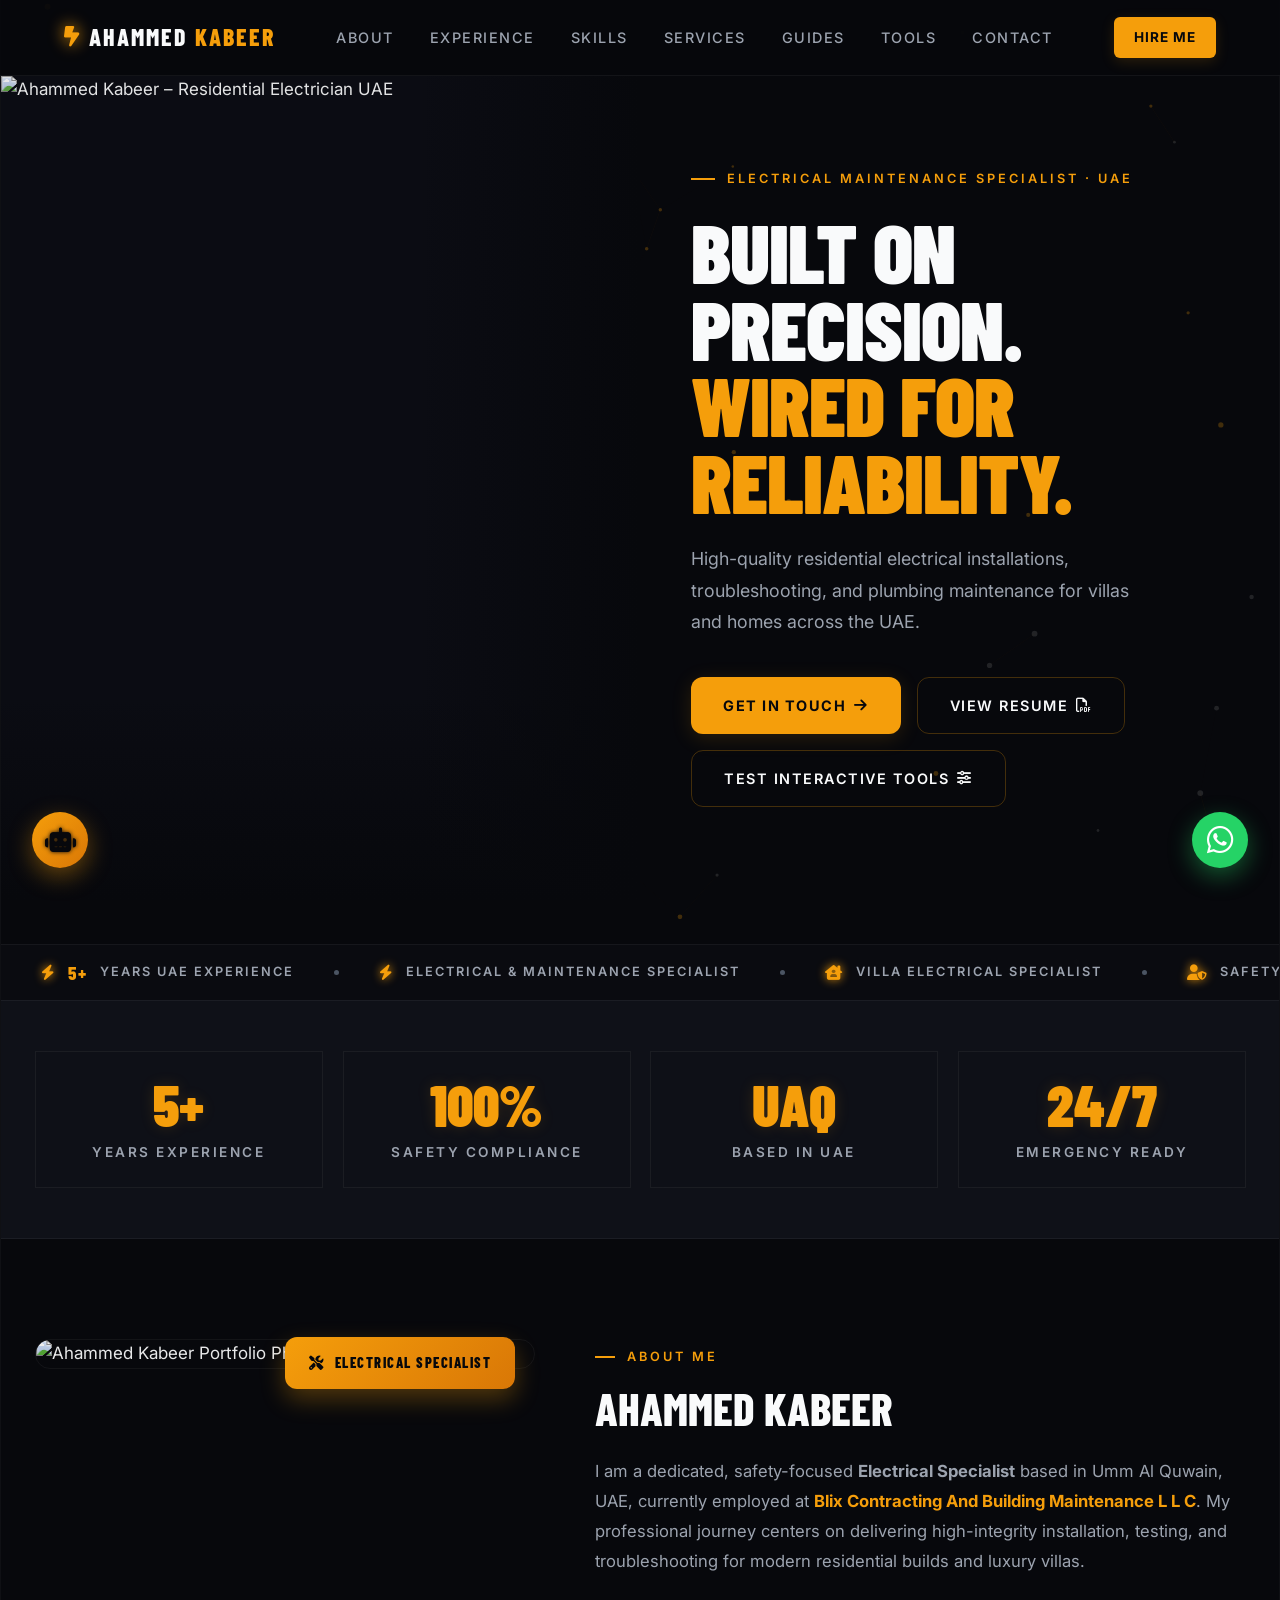
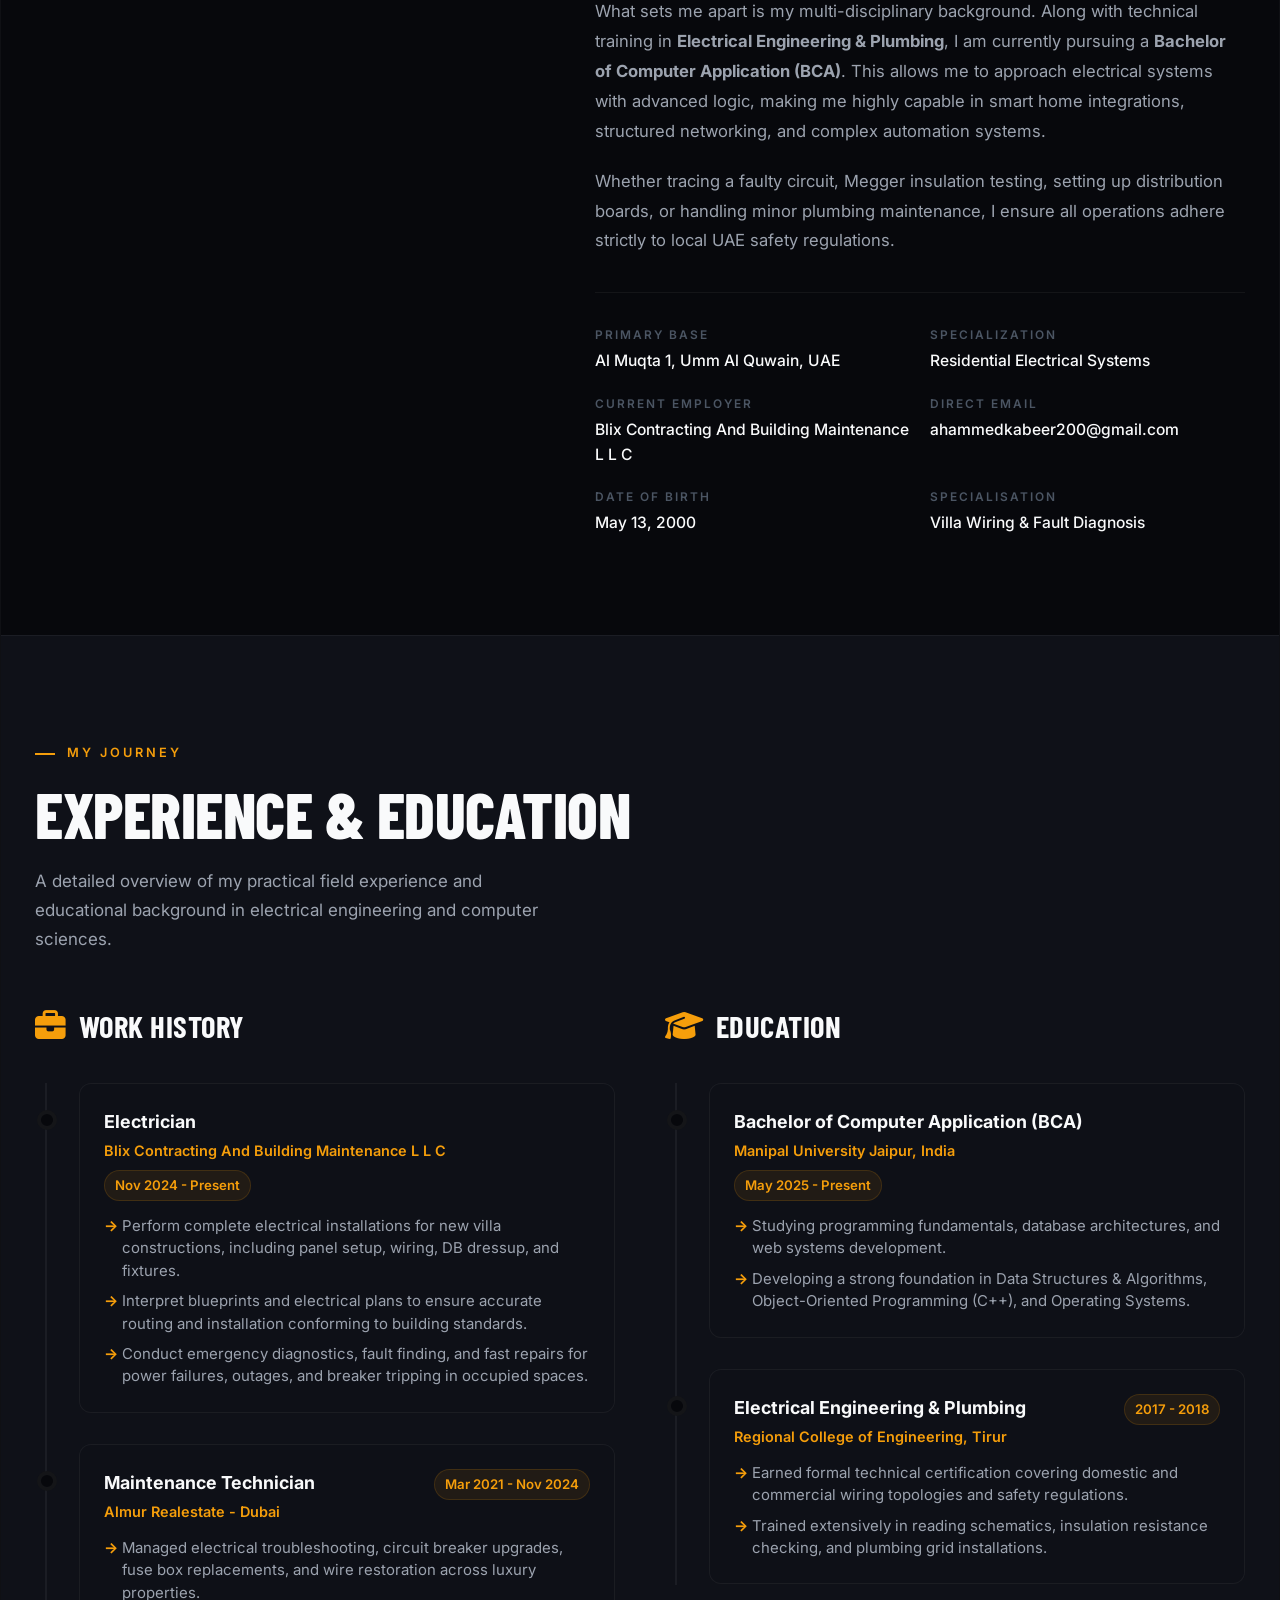
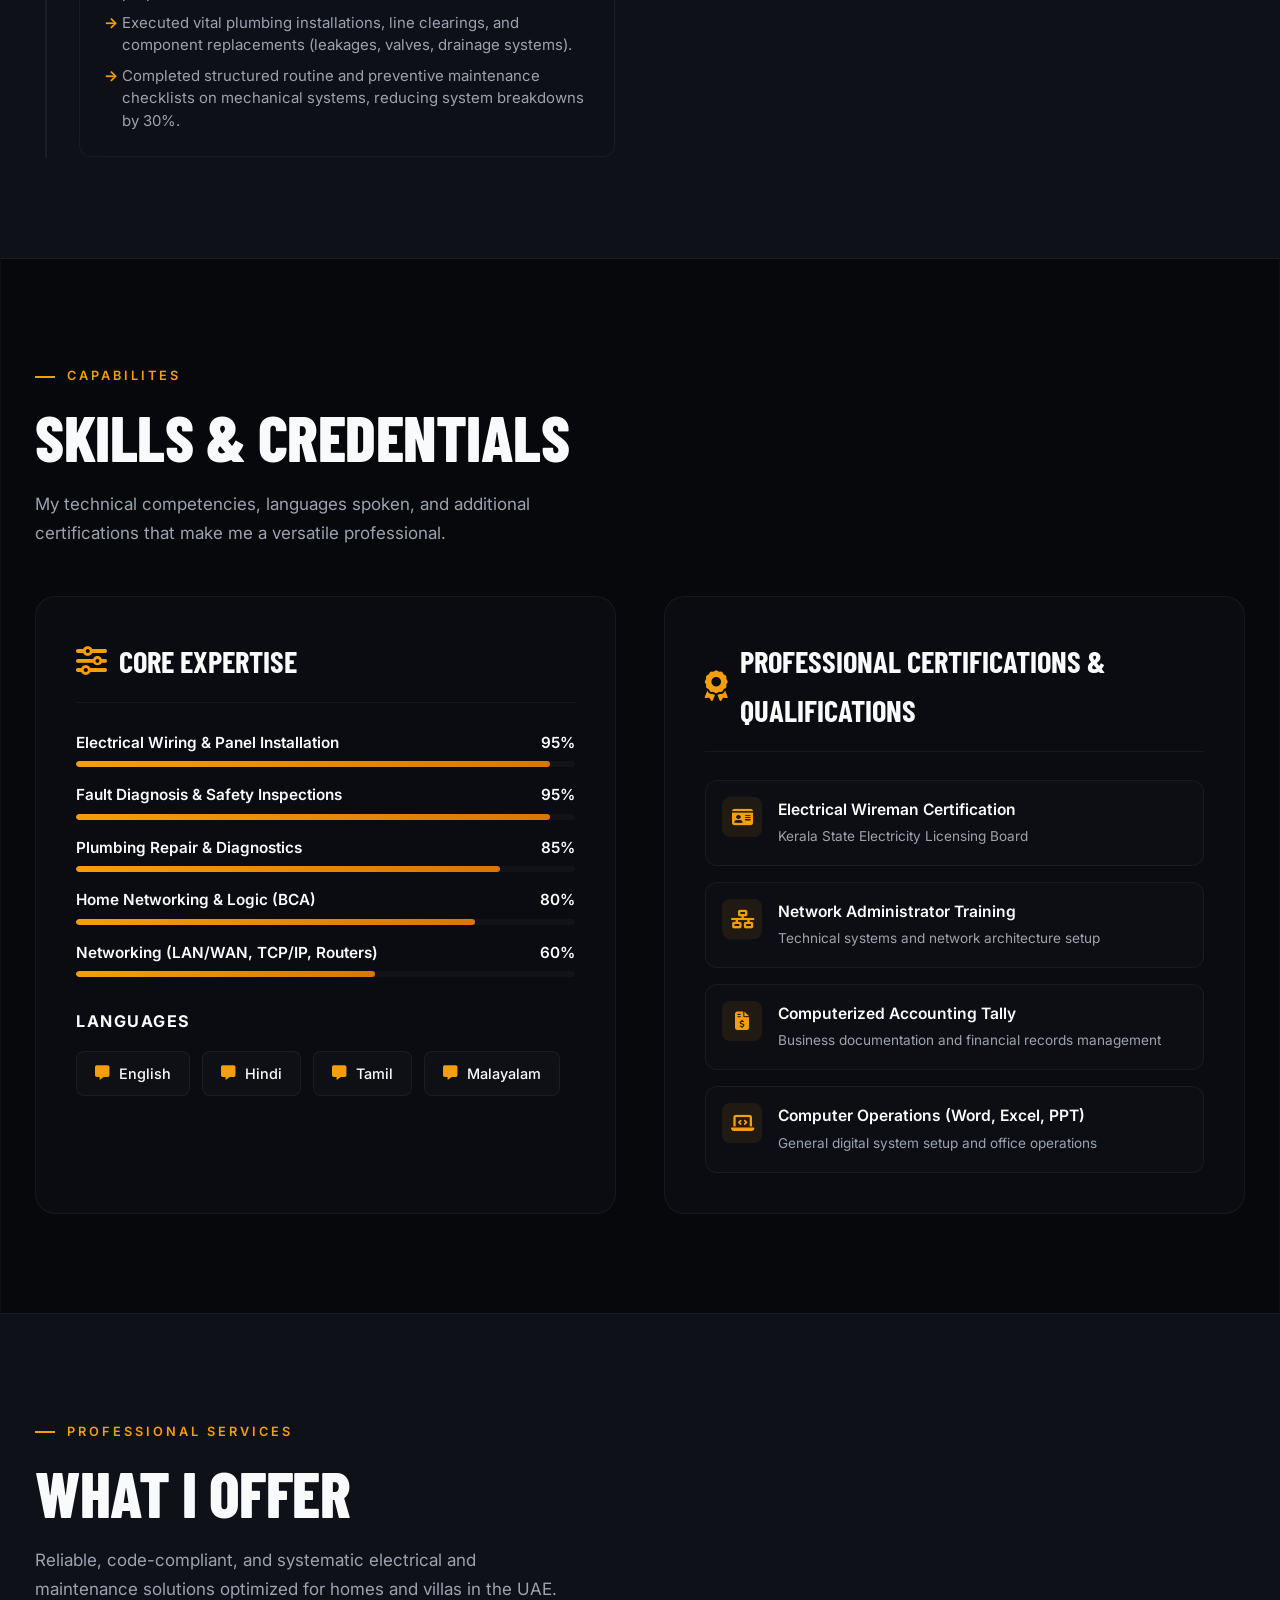
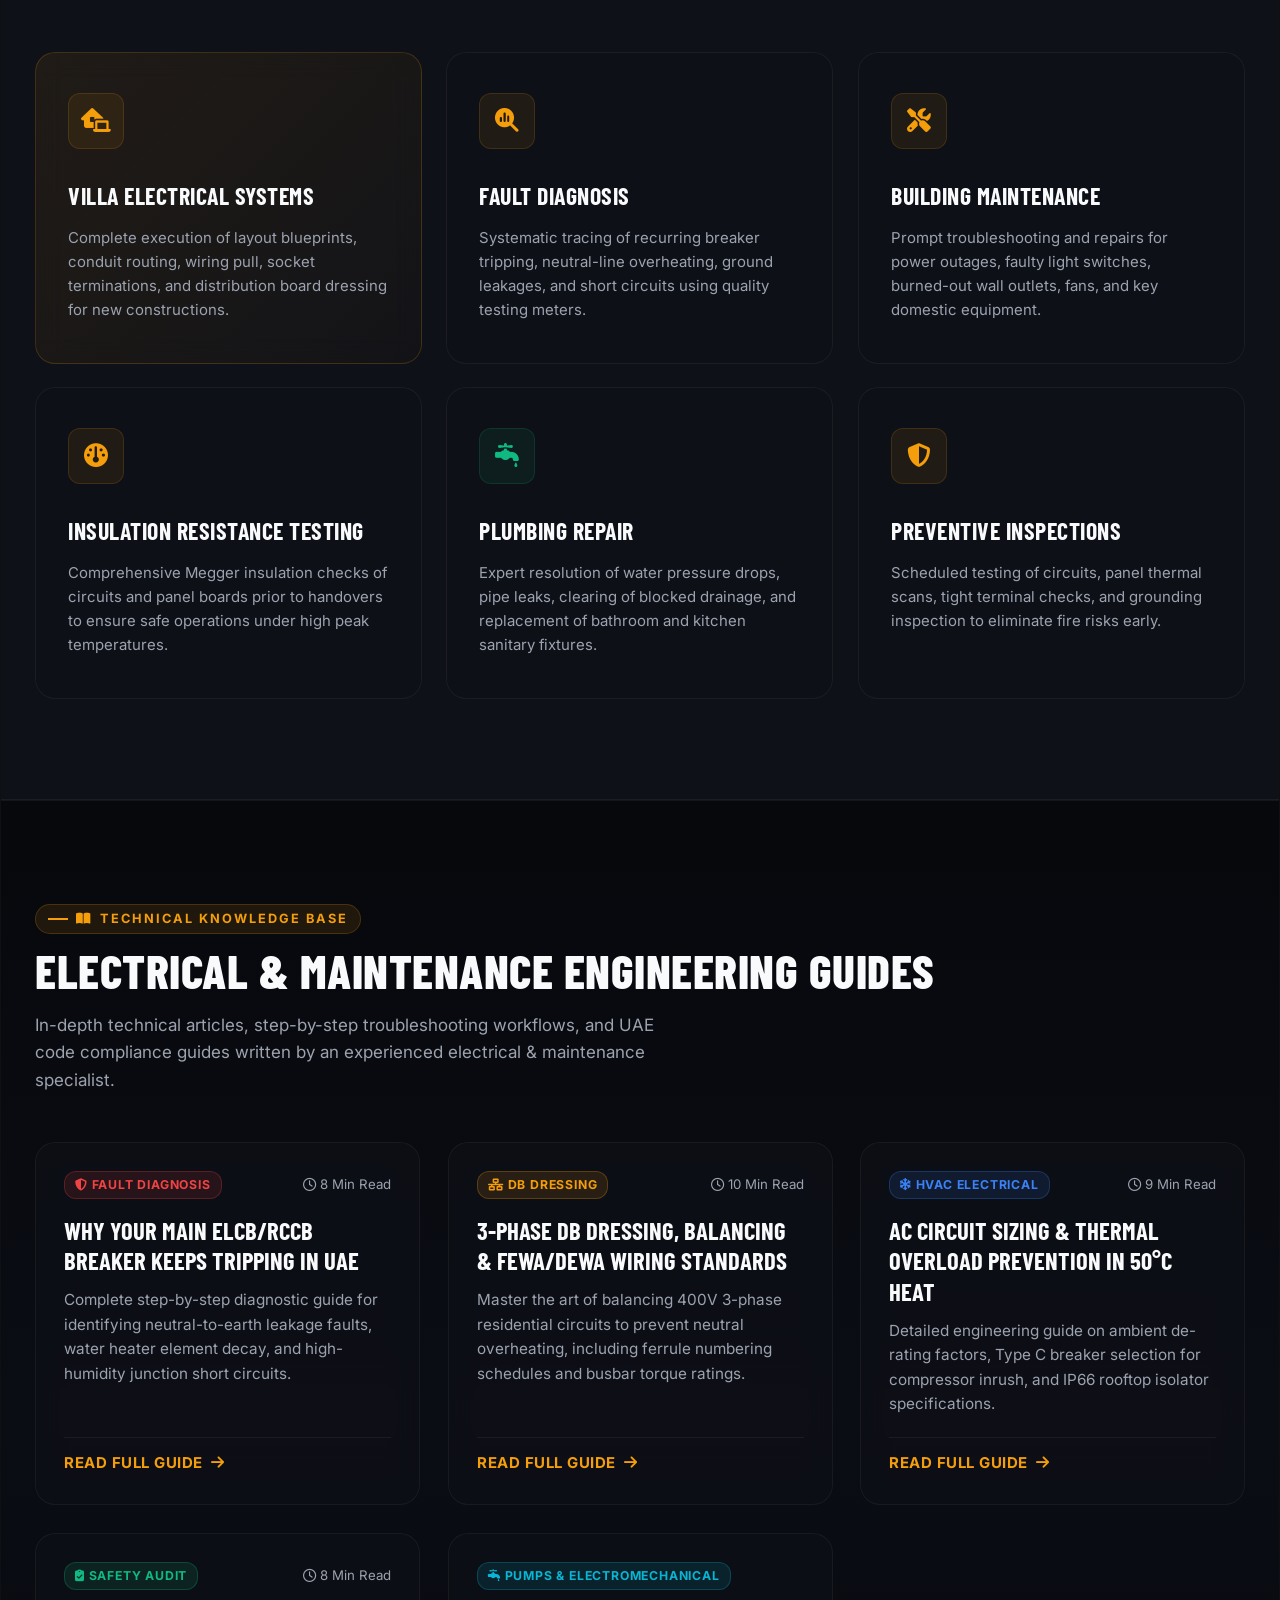
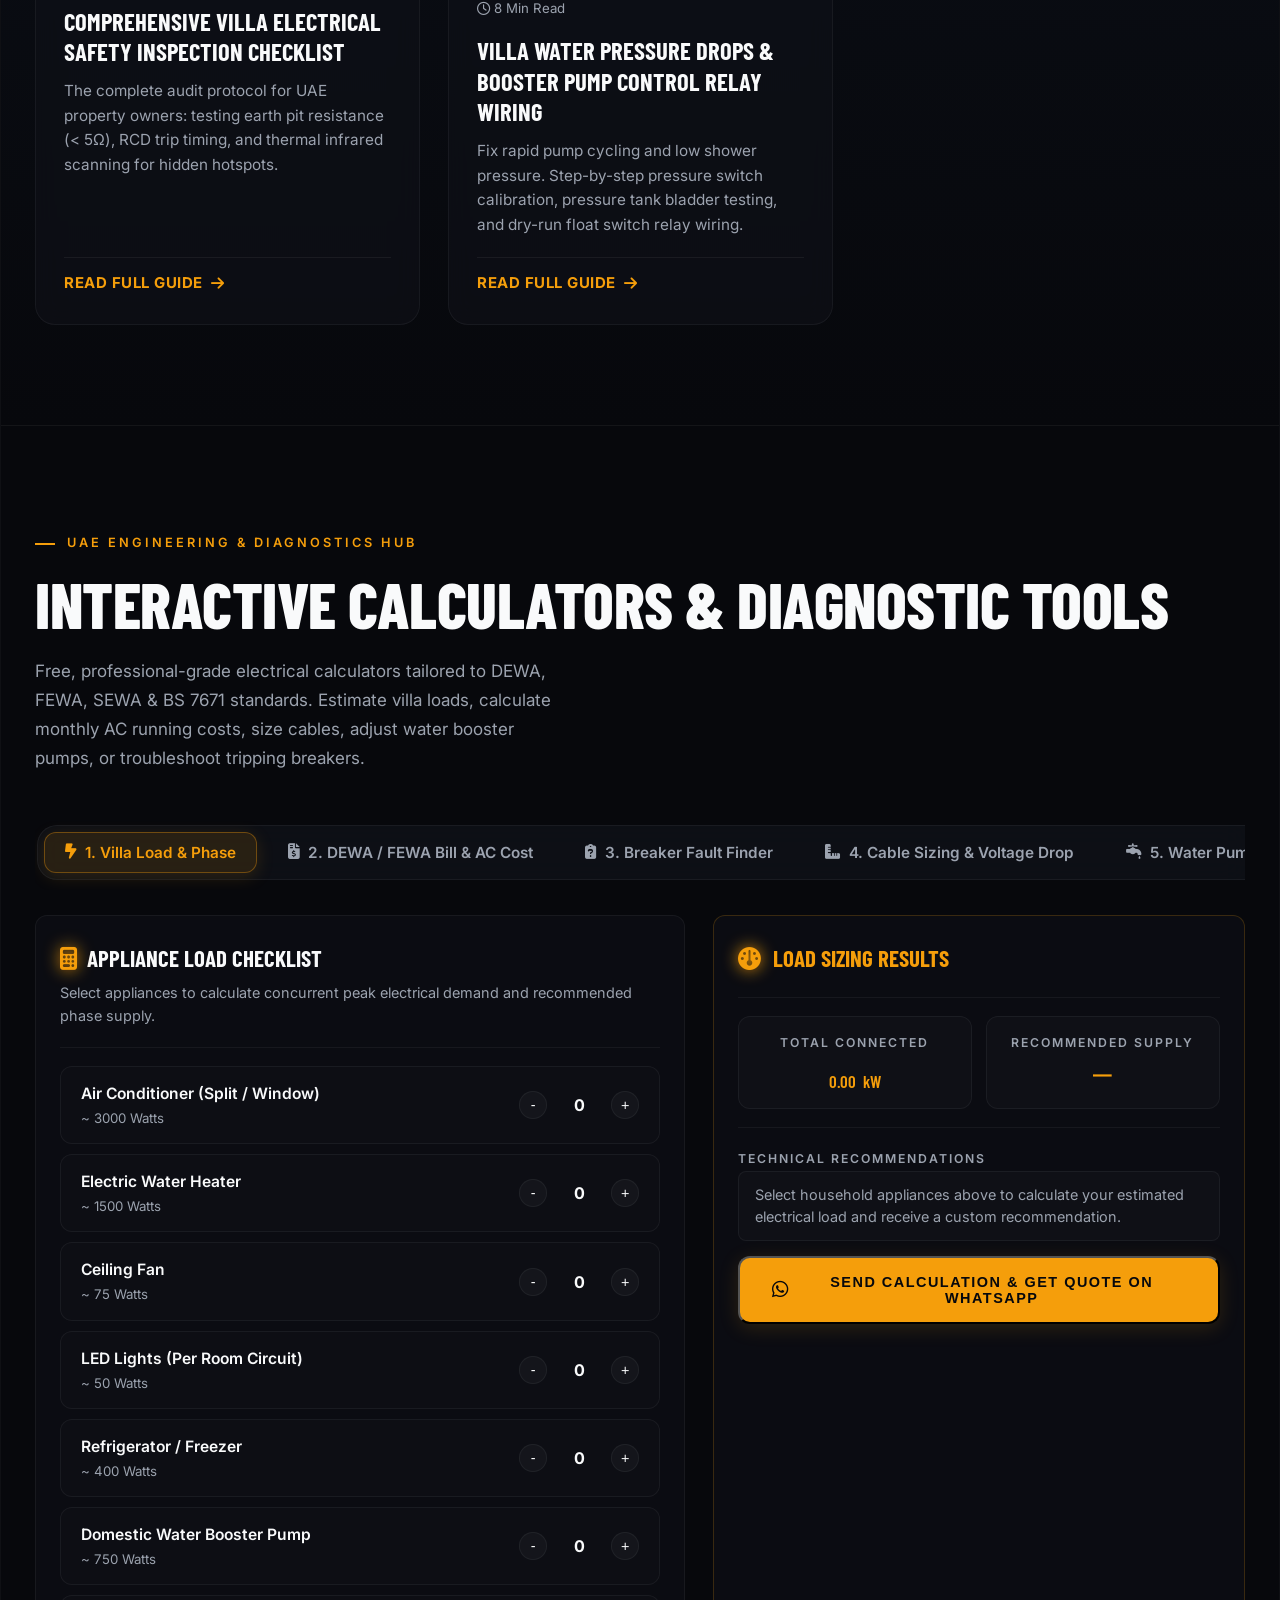
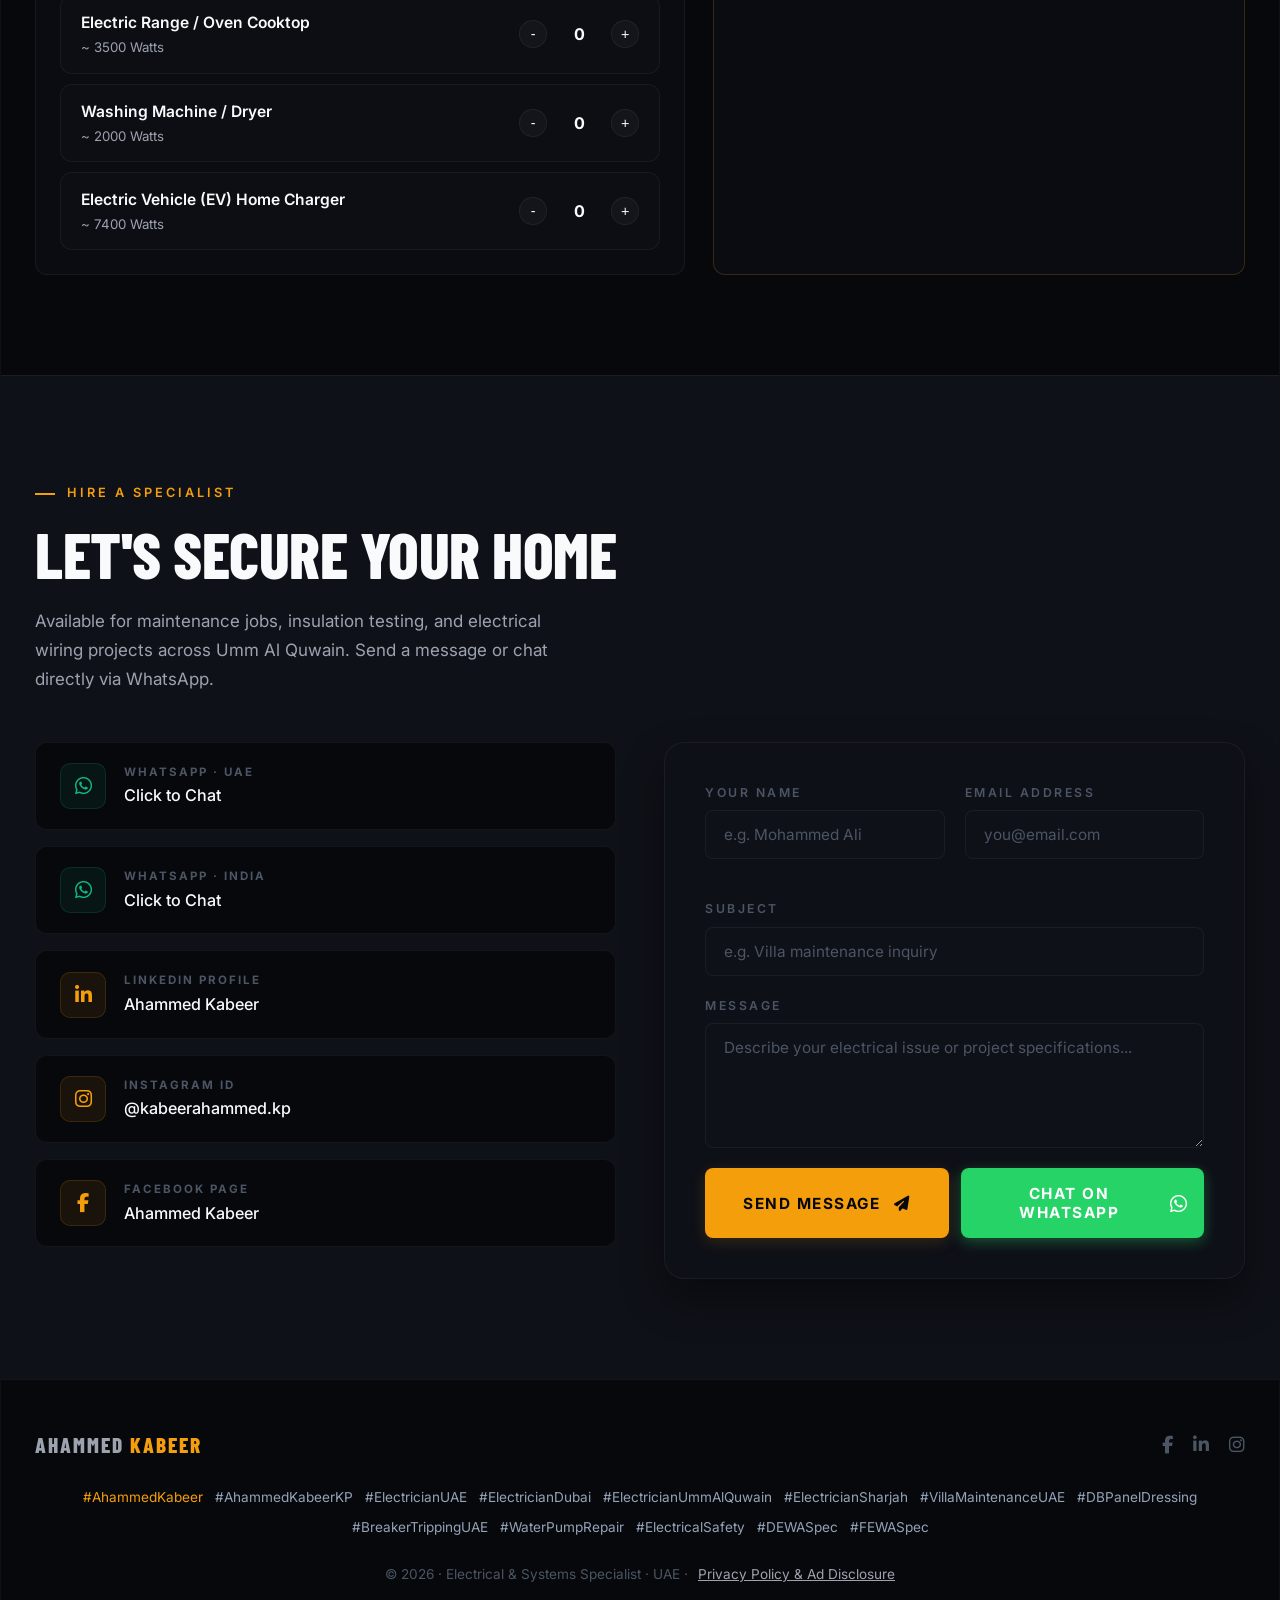
==== commit 3dd39a2c: "Add SEO hashtags to meta tags, OpenGraph previews, and footer discovery cloud" ====
--- a/index.html
+++ b/index.html
@@ -6,7 +6,7 @@
     <!-- This site is optimized with the Yoast SEO standard v23.5 - https://yoast.com/ -->
     <title>Ahammed Kabeer (KP) | Residential Electrical &amp; Maintenance Specialist UAE</title>
     <meta name="description" content="Official portfolio of Ahammed Kabeer (Ahammed Kabeer KP). Professional electrical maintenance, DB dressing, breaker tripping diagnostics, and villa maintenance across Umm Al Quwain, Dubai, Sharjah &amp; Ajman, UAE." />
-    <meta name="keywords" content="Ahammed Kabeer, Ahammed Kabeer KP, Kabeer Ahammed, electrician uae, electrician umm al quwain, electrician dubai, villa electrical installation, building maintenance uae, electrical fault finder, residential electrician, db dressing, breaker tripping repair uae, plumber umm al quwain, network technician uae, ahammed kabeer portfolio" />
+    <meta name="keywords" content="#AhammedKabeer #AhammedKabeerKP #KabeerAhammed #ElectricianUAE #UAEElectrician #ElectricianDubai #ElectricianUAQ #ElectricianSharjah #VillaMaintenance #ElectricalContractor #DBPanelDressing #CircuitBreakerTripping #PlumberUAE #EmergencyElectricianUAE #SmartHomeWiring #ElectricalSafetyUAE, Ahammed Kabeer, Ahammed Kabeer KP, Kabeer Ahammed, electrician uae, electrician umm al quwain, electrician dubai, villa electrical installation, building maintenance uae, electrical fault finder, residential electrician, db dressing, breaker tripping repair uae, plumber umm al quwain, network technician uae, ahammed kabeer portfolio" />
     <meta name="author" content="Ahammed Kabeer" />
     <meta name="robots" content="index, follow, max-snippet:-1, max-image-preview:large, max-video-preview:-1" />
     <link rel="canonical" href="https://ahammed-kabeer-portfolio.vercel.app/" />
@@ -14,11 +14,17 @@
     <!-- Open Graph / Social Rich Previews (Yoast SEO Specification) -->
     <meta property="og:locale" content="en_AE" />
     <meta property="og:type" content="website" />
-    <meta property="og:title" content="Ahammed Kabeer | Residential Electrical &amp; Maintenance Specialist UAE" />
-    <meta property="og:description" content="5+ Years UAE Experience in Electrical Wiring, DB Panel Dressing, Breaker Tripping Diagnosis, and Villa Maintenance across Umm Al Quwain &amp; Dubai." />
+    <meta property="og:title" content="Ahammed Kabeer (KP) | Residential Electrical &amp; Maintenance Specialist UAE" />
+    <meta property="og:description" content="5+ Years UAE Experience in Electrical Wiring, DB Panel Dressing, Breaker Tripping Diagnosis, and Villa Maintenance across Umm Al Quwain, Dubai &amp; Sharjah. #AhammedKabeer #ElectricianUAE #VillaMaintenance" />
     <meta property="og:url" content="https://ahammed-kabeer-portfolio.vercel.app/" />
     <meta property="og:site_name" content="Ahammed Kabeer Portfolio" />
-    <meta property="article:modified_time" content="2026-09-12T16:00:00+00:00" />
+    <meta property="article:modified_time" content="2026-09-14T17:00:00+00:00" />
+    <meta property="article:tag" content="Ahammed Kabeer" />
+    <meta property="article:tag" content="Electrician UAE" />
+    <meta property="article:tag" content="Villa Maintenance" />
+    <meta property="article:tag" content="DB Dressing" />
+    <meta property="article:tag" content="Umm Al Quwain" />
+    <meta property="article:tag" content="Dubai Electrician" />
     <meta property="og:image" content="https://i.ibb.co/R4hCQ1fr/IMG-1302-1.jpg" />
     <meta property="og:image:secure_url" content="https://i.ibb.co/R4hCQ1fr/IMG-1302-1.jpg" />
     <meta property="og:image:width" content="1200" />
@@ -28,14 +34,14 @@
 
     <!-- Twitter Card Meta Tags (Yoast SEO Specification) -->
     <meta name="twitter:card" content="summary_large_image" />
-    <meta name="twitter:title" content="Ahammed Kabeer | Electrical Specialist UAE" />
-    <meta name="twitter:description" content="Professional electrical maintenance, tripping breaker fault diagnosis, and DB dressing in Umm Al Quwain &amp; Dubai." />
+    <meta name="twitter:title" content="Ahammed Kabeer | Electrical &amp; Maintenance Specialist UAE" />
+    <meta name="twitter:description" content="Professional electrical maintenance, tripping breaker fault diagnosis, and DB dressing in Umm Al Quwain &amp; Dubai. #AhammedKabeer #ElectricianUAE #DubaiElectrician" />
     <meta name="twitter:image" content="https://i.ibb.co/R4hCQ1fr/IMG-1302-1.jpg" />
     <meta name="twitter:image:alt" content="Ahammed Kabeer UAE Electrical Specialist" />
     <meta name="twitter:label1" content="Specialist" />
     <meta name="twitter:data1" content="Ahammed Kabeer" />
-    <meta name="twitter:label2" content="Service Area" />
-    <meta name="twitter:data2" content="Umm Al Quwain, Dubai, Sharjah, Ajman" />
+    <meta name="twitter:label2" content="Hashtags" />
+    <meta name="twitter:data2" content="#AhammedKabeer #ElectricianUAE #VillaMaintenance" />
     <!-- / Yoast SEO standard. -->
 
     <!-- Canonical & Mobile PWA Meta -->
@@ -3215,12 +3221,6 @@
 
 
     </style>
-    
-    <!-- Vercel Speed Insights -->
-    <script type="module">
-        import { injectSpeedInsights } from 'https://cdn.jsdelivr.net/npm/@vercel/speed-insights@2.0.0/dist/index.mjs';
-        injectSpeedInsights();
-    </script>
 </head>
 <body>
 
@@ -4660,14 +4660,32 @@
     <!-- ── FOOTER ── -->
     <footer>
         <div class="container">
-            <div class="footer-inner">
-                <span class="footer-logo">Ahammed <span>Kabeer</span></span>
+            <div class="footer-inner" style="flex-direction: column; gap: 15px; text-align: center;">
+                <div style="display: flex; justify-content: space-between; align-items: center; width: 100%; flex-wrap: wrap; gap: 15px;">
+                    <span class="footer-logo">Ahammed <span>Kabeer</span></span>
+                    <div class="footer-socials">
+                        <a href="https://www.facebook.com/share/18djRK9ysH/" target="_blank" rel="noopener" aria-label="Facebook"><i class="fab fa-facebook-f"></i></a>
+                        <a href="https://www.linkedin.com/in/ahammed-kabeer-1b53b0250" target="_blank" rel="noopener" aria-label="LinkedIn"><i class="fab fa-linkedin-in"></i></a>
+                        <a href="https://www.instagram.com/kabeerahammed.kp" target="_blank" rel="noopener" aria-label="Instagram"><i class="fab fa-instagram"></i></a>
+                    </div>
+                </div>
+                <!-- SEO & Discovery Hashtags -->
+                <div class="footer-hashtags" style="display: flex; flex-wrap: wrap; justify-content: center; gap: 8px 12px; margin: 10px 0; font-size: 0.8rem; color: #94a3b8;">
+                    <span style="color: #f59e0b;">#AhammedKabeer</span>
+                    <span>#AhammedKabeerKP</span>
+                    <span>#ElectricianUAE</span>
+                    <span>#ElectricianDubai</span>
+                    <span>#ElectricianUmmAlQuwain</span>
+                    <span>#ElectricianSharjah</span>
+                    <span>#VillaMaintenanceUAE</span>
+                    <span>#DBPanelDressing</span>
+                    <span>#BreakerTrippingUAE</span>
+                    <span>#WaterPumpRepair</span>
+                    <span>#ElectricalSafety</span>
+                    <span>#DEWASpec</span>
+                    <span>#FEWASpec</span>
+                </div>
                 <span class="footer-copy">© 2026 · Electrical & Systems Specialist · UAE · <a href="#privacy-modal" id="open-privacy-link" style="color: var(--mid); text-decoration: underline; font-size: 0.8rem; margin-left: 6px; cursor: pointer;">Privacy Policy & Ad Disclosure</a></span>
-                <div class="footer-socials">
-                    <a href="https://www.facebook.com/share/18djRK9ysH/" target="_blank" rel="noopener" aria-label="Facebook"><i class="fab fa-facebook-f"></i></a>
-                    <a href="https://www.linkedin.com/in/ahammed-kabeer-1b53b0250" target="_blank" rel="noopener" aria-label="LinkedIn"><i class="fab fa-linkedin-in"></i></a>
-                    <a href="https://www.instagram.com/kabeerahammed.kp" target="_blank" rel="noopener" aria-label="Instagram"><i class="fab fa-instagram"></i></a>
-                </div>
             </div>
         </div>
     </footer>
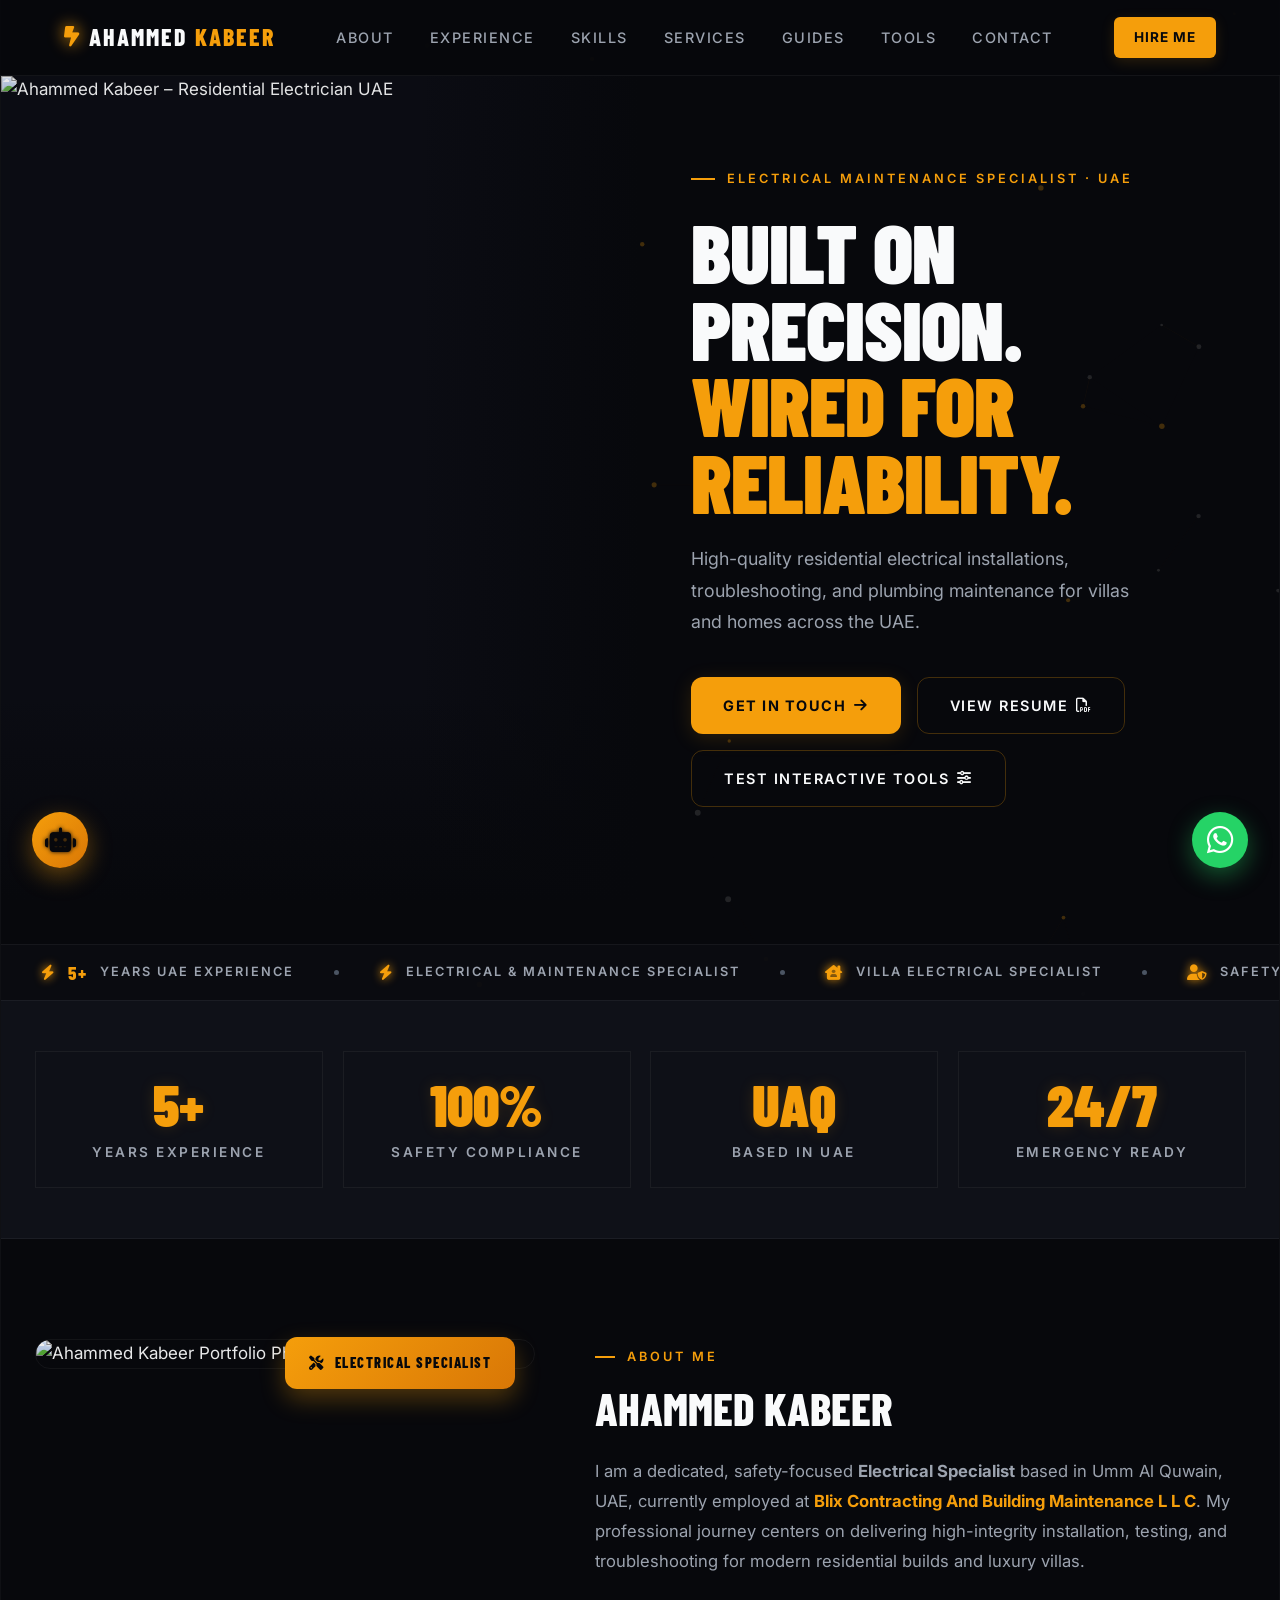
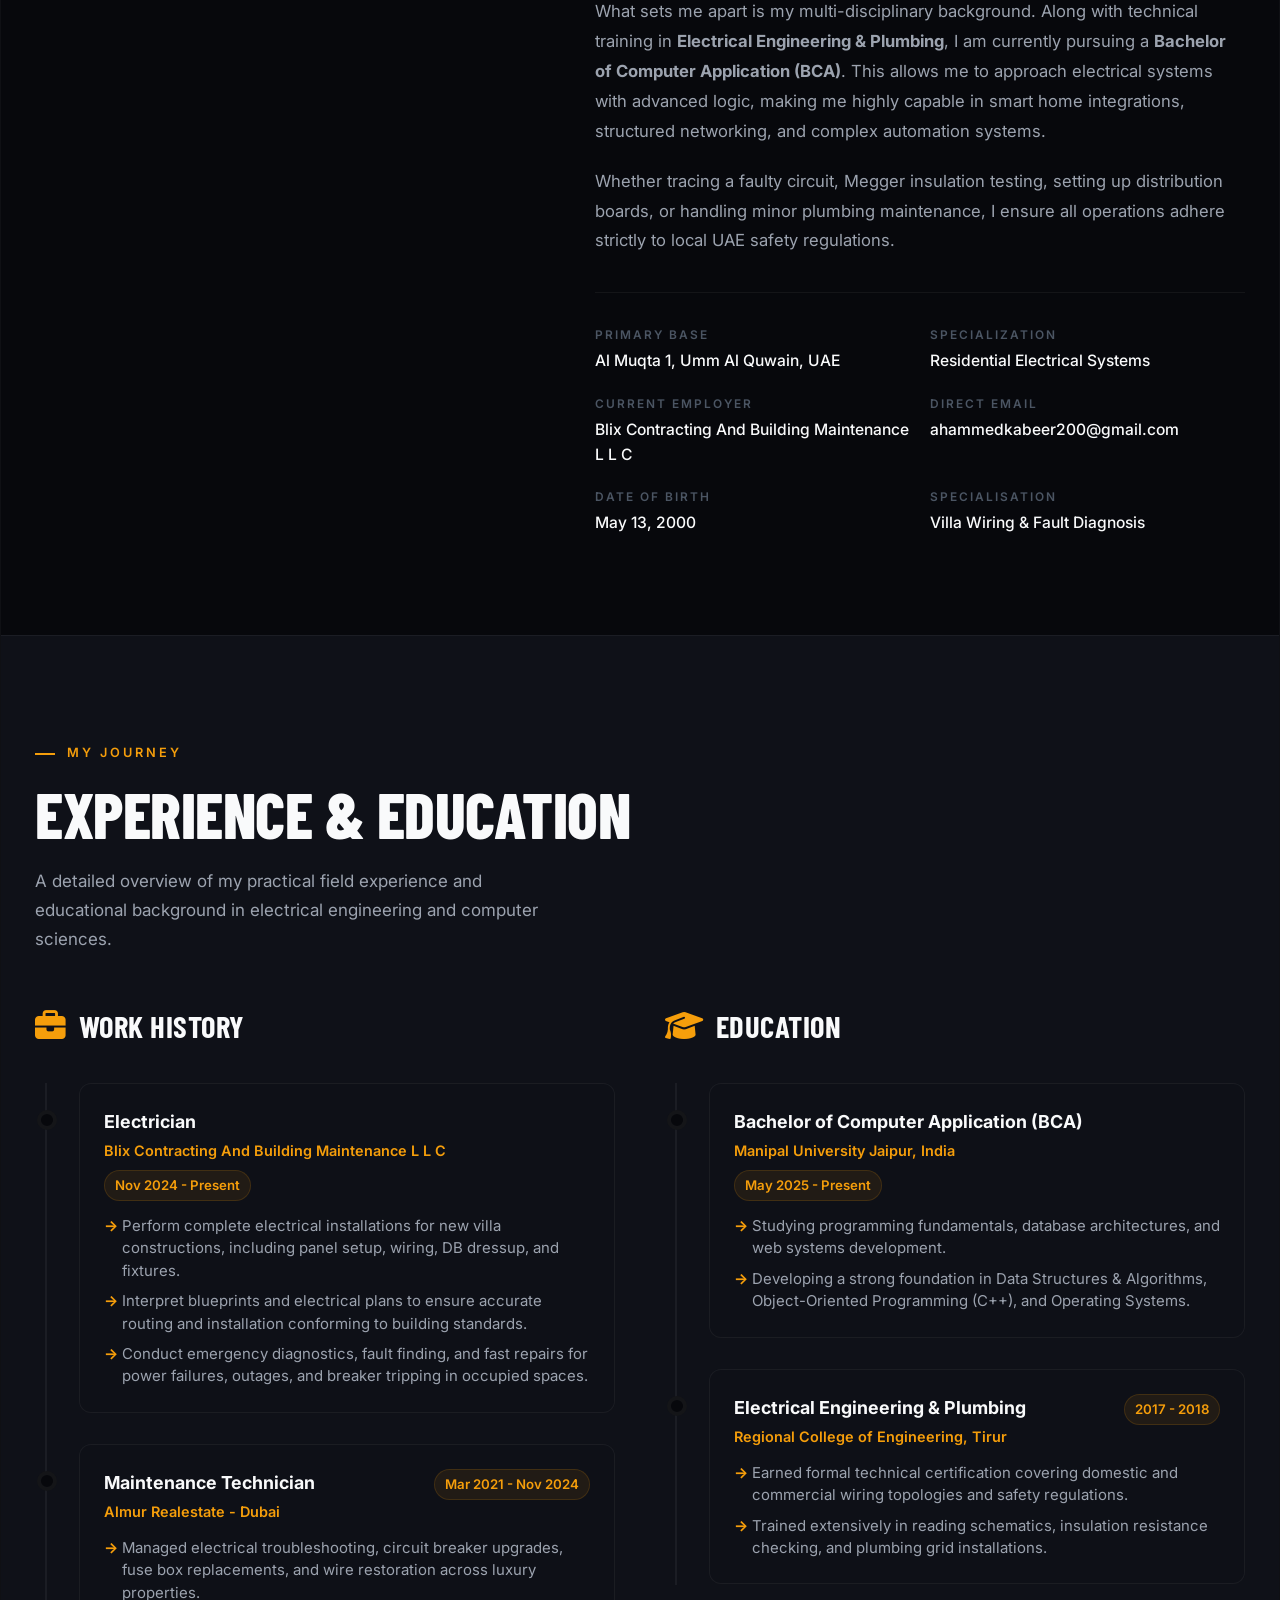
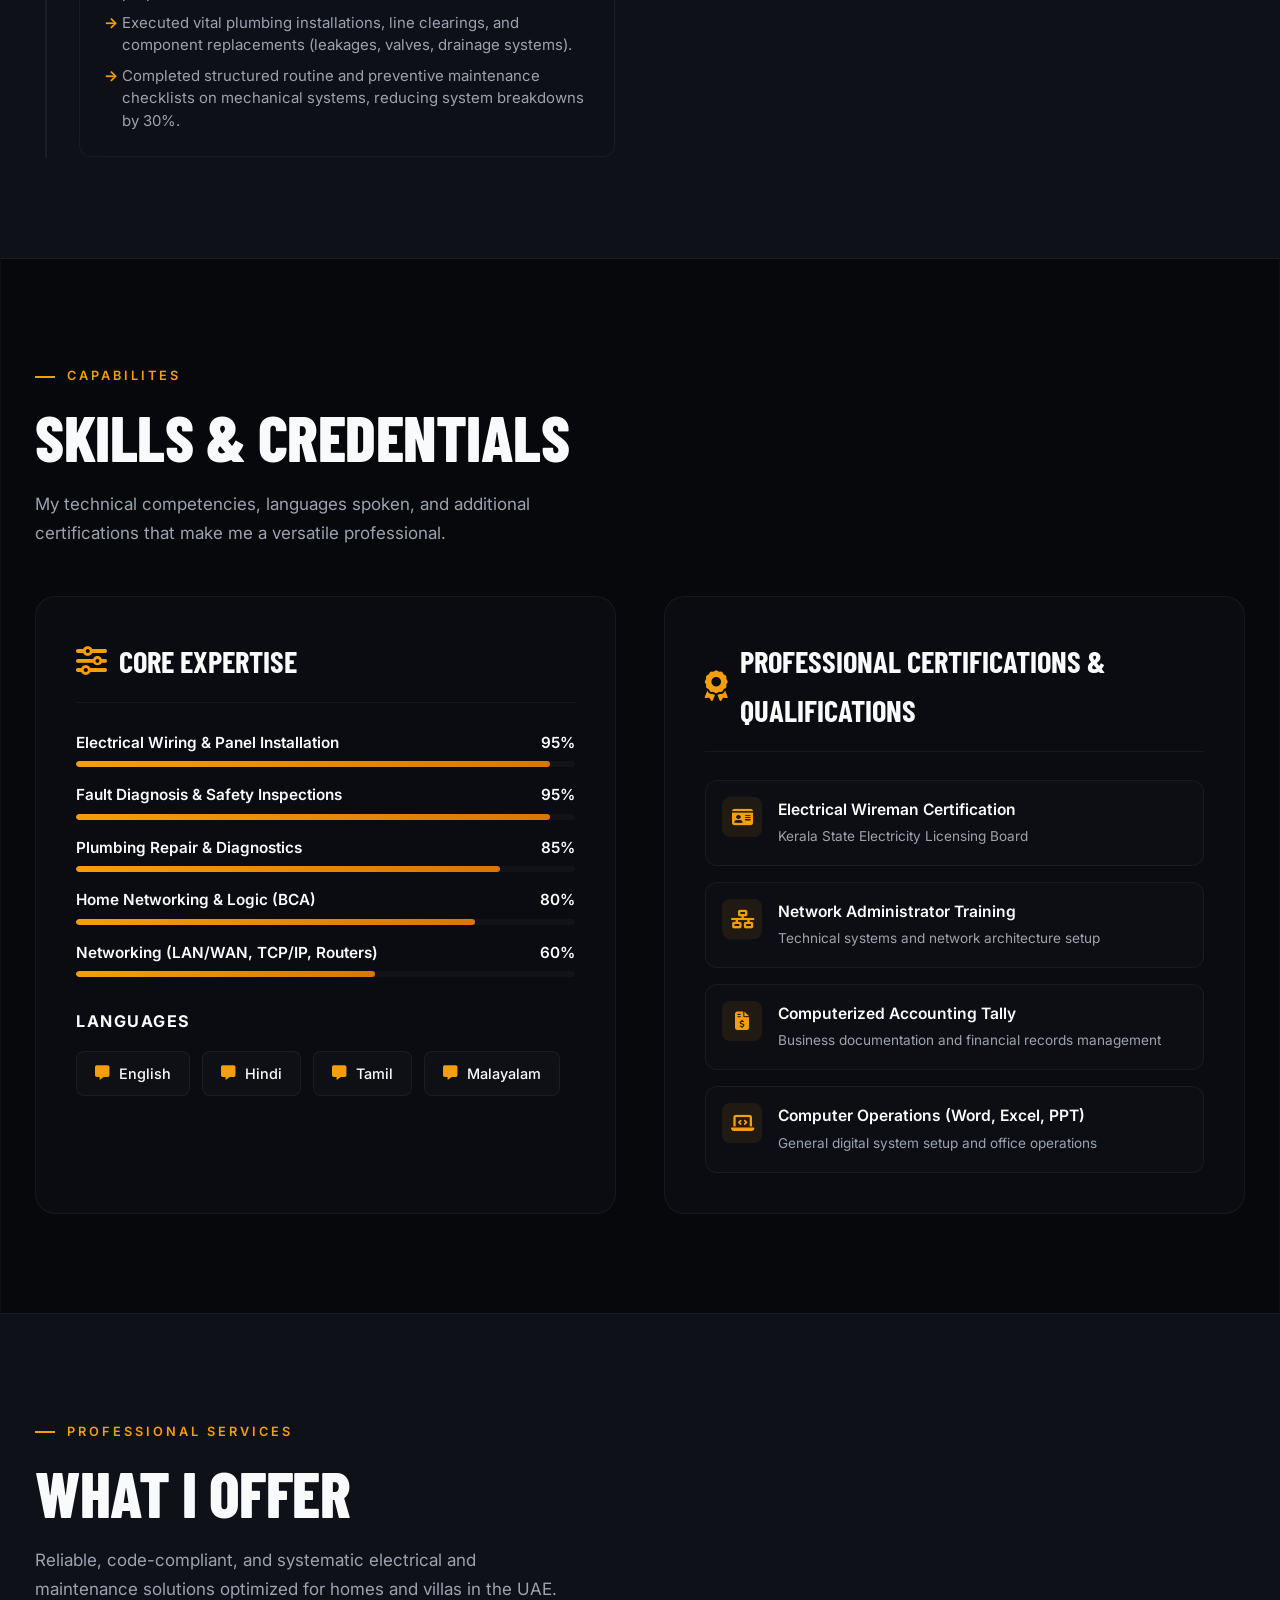
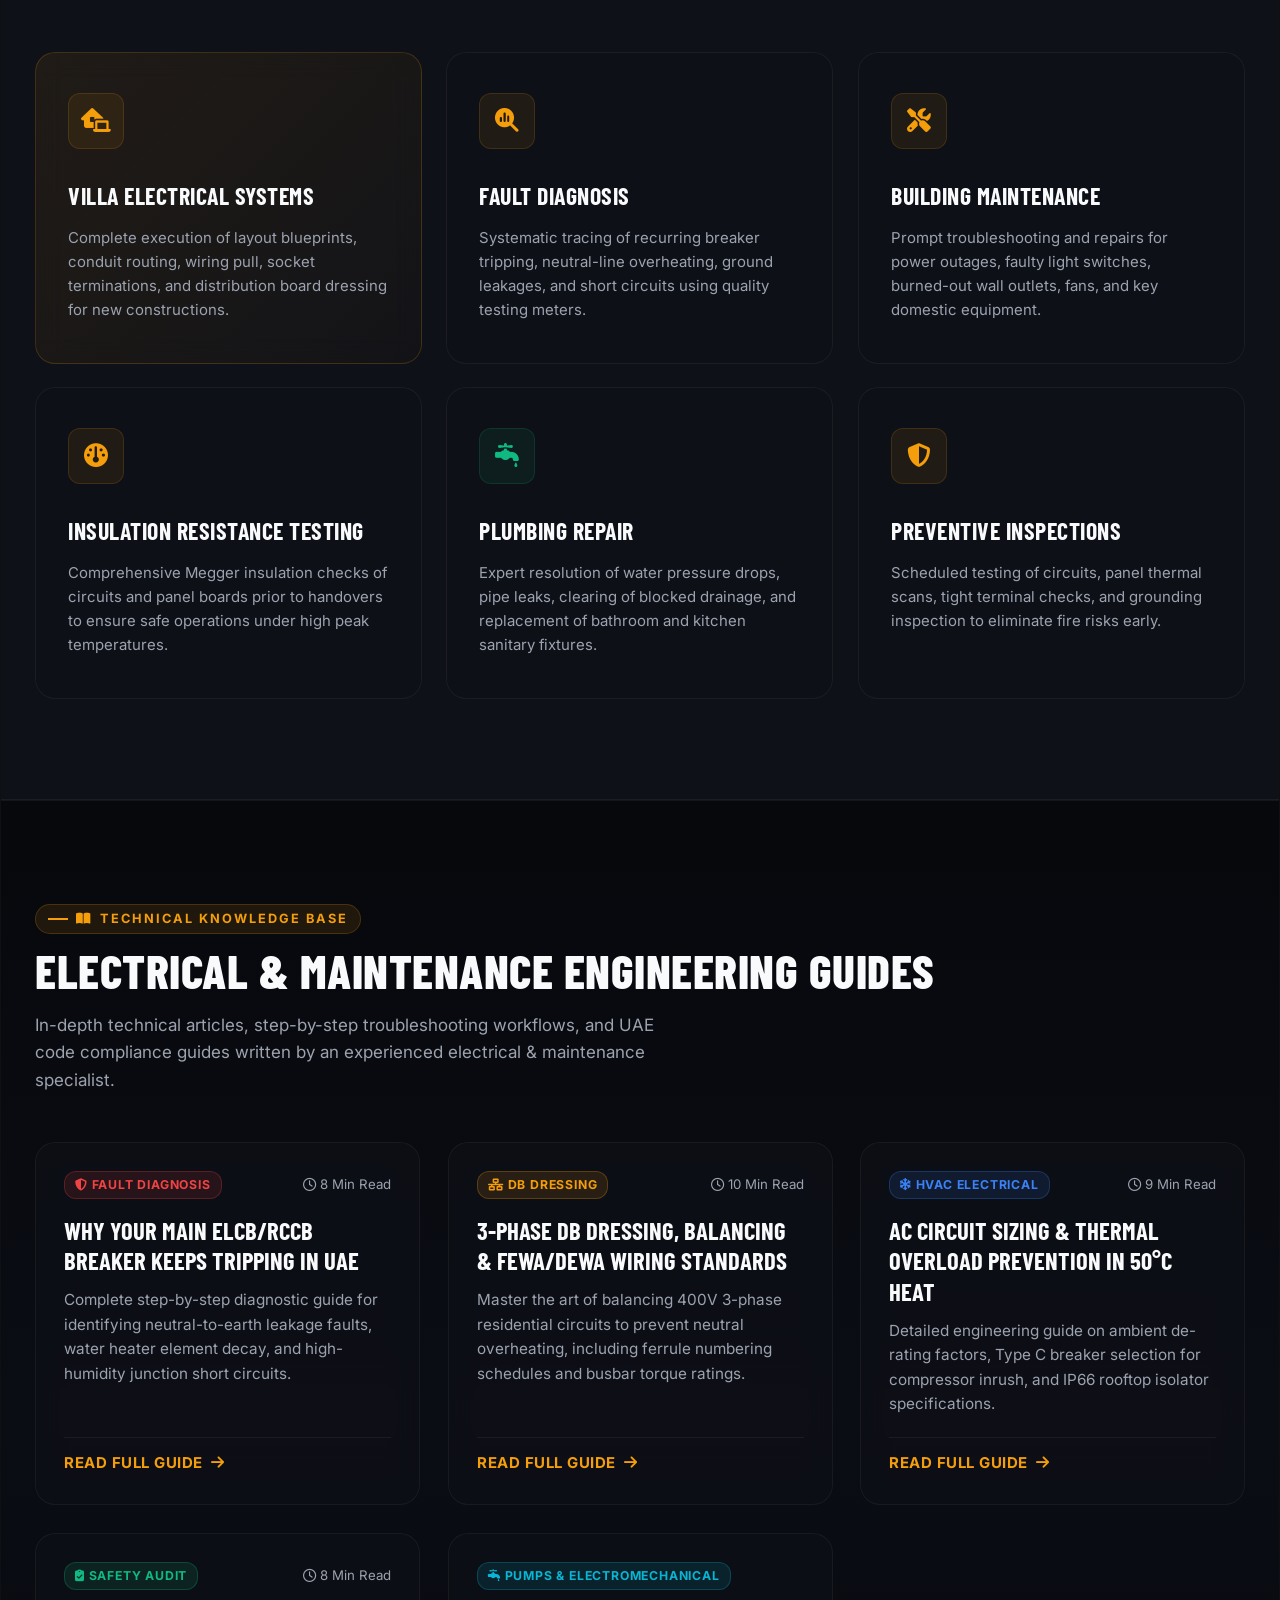
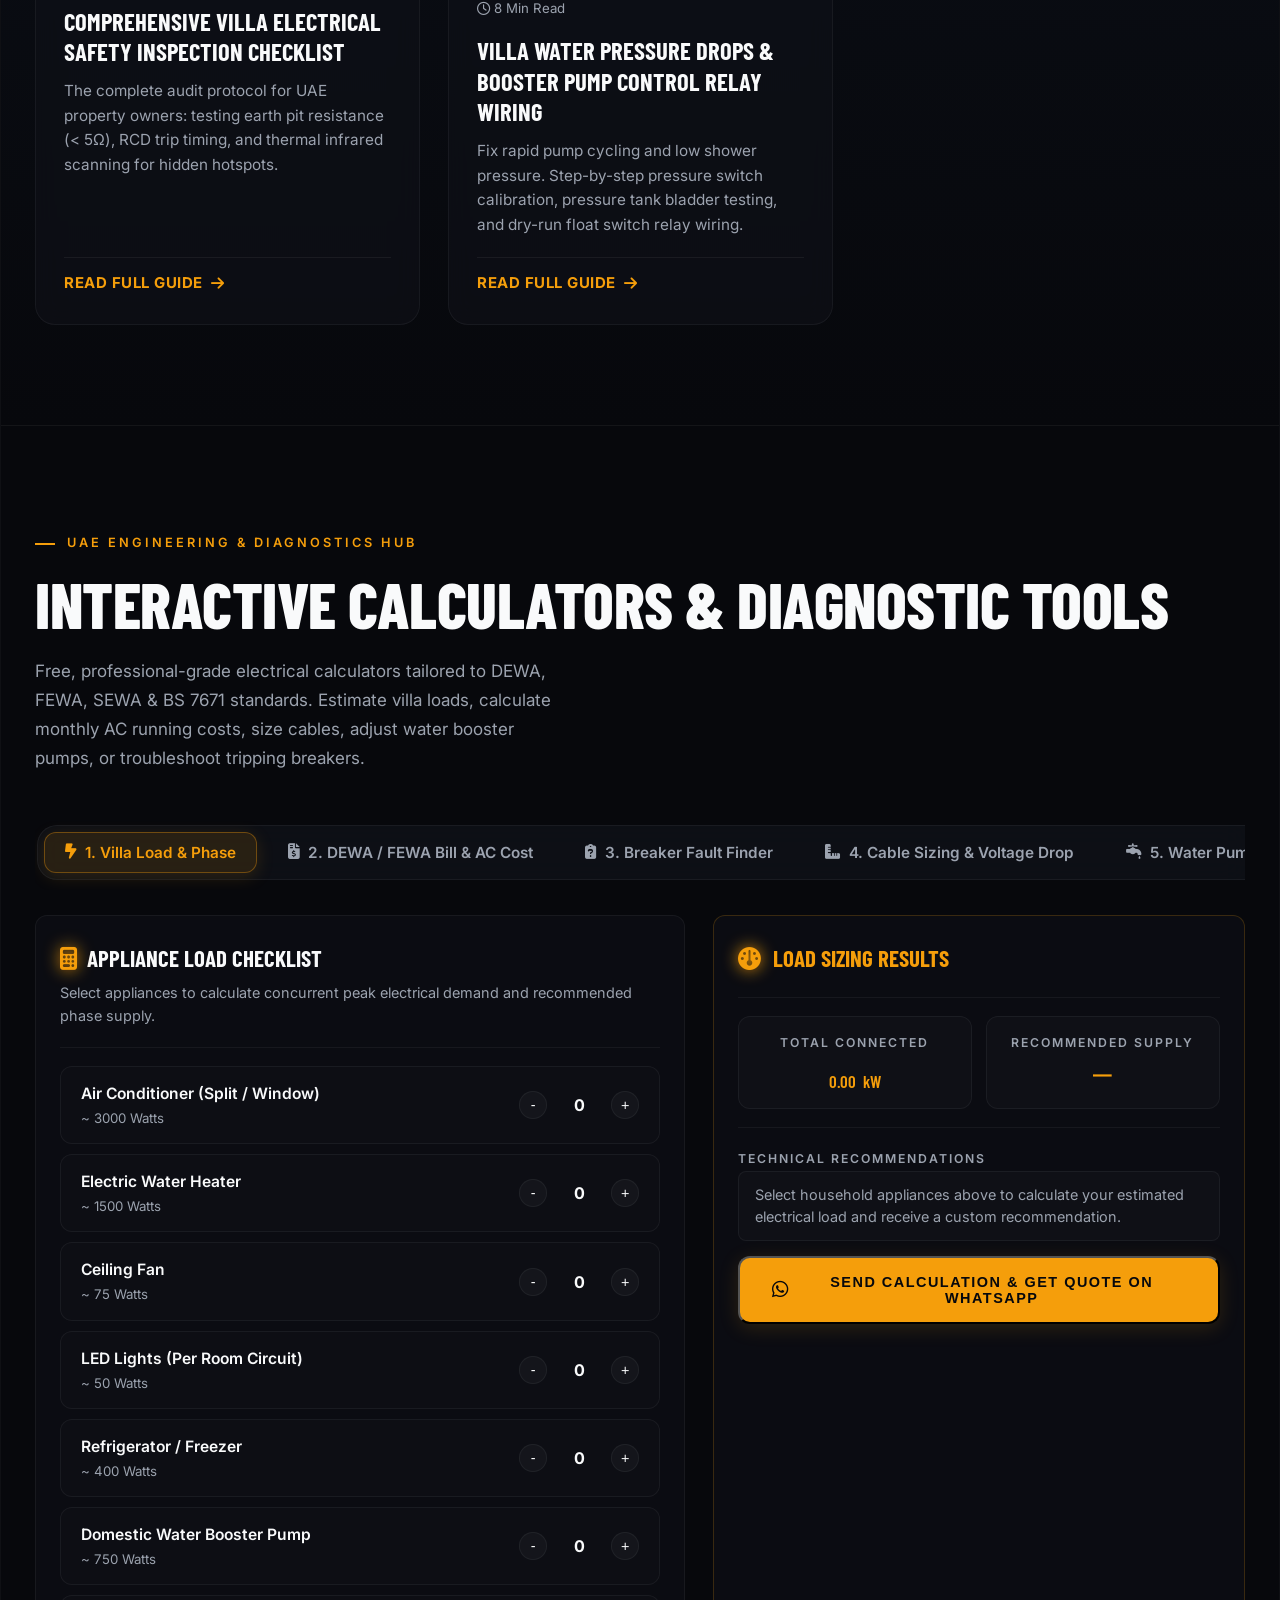
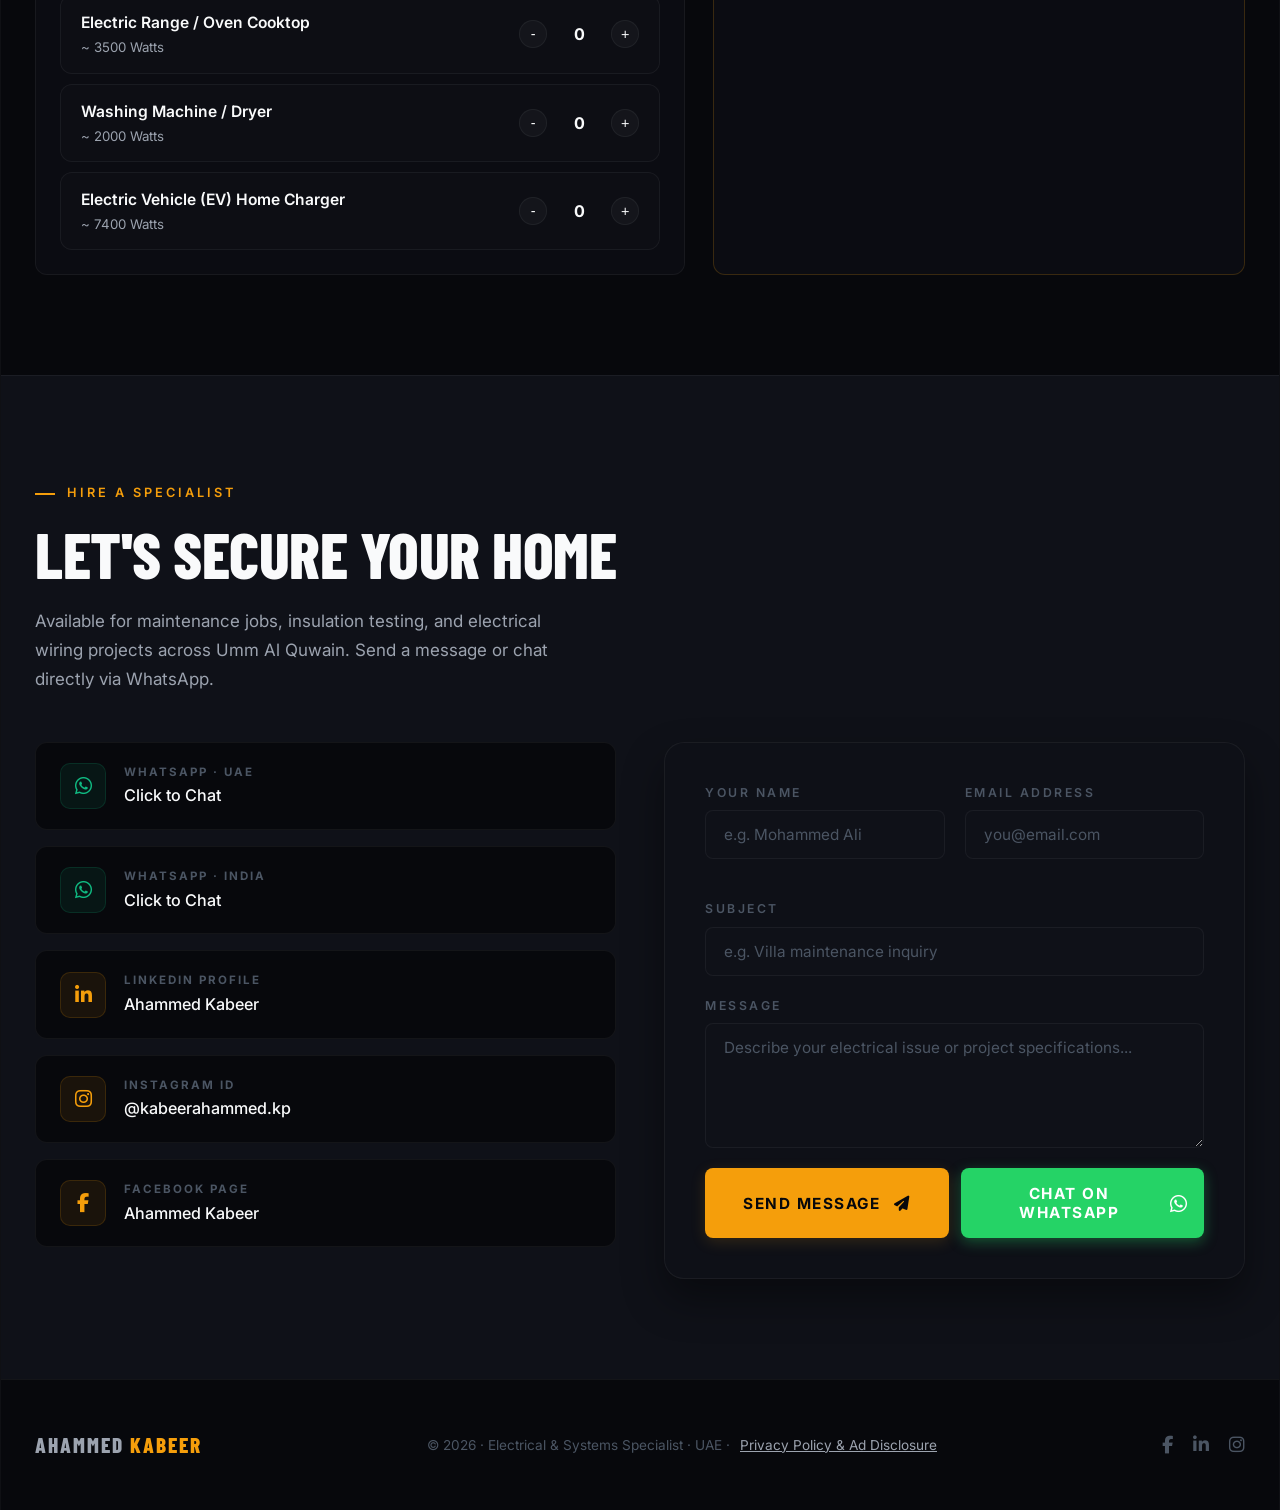
==== commit d1d1113b: "Remove visible hashtag line from footer to restore clean design" ====
--- a/index.html
+++ b/index.html
@@ -4660,32 +4660,14 @@
     <!-- ── FOOTER ── -->
     <footer>
         <div class="container">
-            <div class="footer-inner" style="flex-direction: column; gap: 15px; text-align: center;">
-                <div style="display: flex; justify-content: space-between; align-items: center; width: 100%; flex-wrap: wrap; gap: 15px;">
-                    <span class="footer-logo">Ahammed <span>Kabeer</span></span>
-                    <div class="footer-socials">
-                        <a href="https://www.facebook.com/share/18djRK9ysH/" target="_blank" rel="noopener" aria-label="Facebook"><i class="fab fa-facebook-f"></i></a>
-                        <a href="https://www.linkedin.com/in/ahammed-kabeer-1b53b0250" target="_blank" rel="noopener" aria-label="LinkedIn"><i class="fab fa-linkedin-in"></i></a>
-                        <a href="https://www.instagram.com/kabeerahammed.kp" target="_blank" rel="noopener" aria-label="Instagram"><i class="fab fa-instagram"></i></a>
-                    </div>
+            <div class="footer-inner">
+                <span class="footer-logo">Ahammed <span>Kabeer</span></span>
+                <span class="footer-copy">© 2026 · Electrical & Systems Specialist · UAE · <a href="#privacy-modal" id="open-privacy-link" style="color: var(--mid); text-decoration: underline; font-size: 0.8rem; margin-left: 6px; cursor: pointer;">Privacy Policy & Ad Disclosure</a></span>
+                <div class="footer-socials">
+                    <a href="https://www.facebook.com/share/18djRK9ysH/" target="_blank" rel="noopener" aria-label="Facebook"><i class="fab fa-facebook-f"></i></a>
+                    <a href="https://www.linkedin.com/in/ahammed-kabeer-1b53b0250" target="_blank" rel="noopener" aria-label="LinkedIn"><i class="fab fa-linkedin-in"></i></a>
+                    <a href="https://www.instagram.com/kabeerahammed.kp" target="_blank" rel="noopener" aria-label="Instagram"><i class="fab fa-instagram"></i></a>
                 </div>
-                <!-- SEO & Discovery Hashtags -->
-                <div class="footer-hashtags" style="display: flex; flex-wrap: wrap; justify-content: center; gap: 8px 12px; margin: 10px 0; font-size: 0.8rem; color: #94a3b8;">
-                    <span style="color: #f59e0b;">#AhammedKabeer</span>
-                    <span>#AhammedKabeerKP</span>
-                    <span>#ElectricianUAE</span>
-                    <span>#ElectricianDubai</span>
-                    <span>#ElectricianUmmAlQuwain</span>
-                    <span>#ElectricianSharjah</span>
-                    <span>#VillaMaintenanceUAE</span>
-                    <span>#DBPanelDressing</span>
-                    <span>#BreakerTrippingUAE</span>
-                    <span>#WaterPumpRepair</span>
-                    <span>#ElectricalSafety</span>
-                    <span>#DEWASpec</span>
-                    <span>#FEWASpec</span>
-                </div>
-                <span class="footer-copy">© 2026 · Electrical & Systems Specialist · UAE · <a href="#privacy-modal" id="open-privacy-link" style="color: var(--mid); text-decoration: underline; font-size: 0.8rem; margin-left: 6px; cursor: pointer;">Privacy Policy & Ad Disclosure</a></span>
             </div>
         </div>
     </footer>
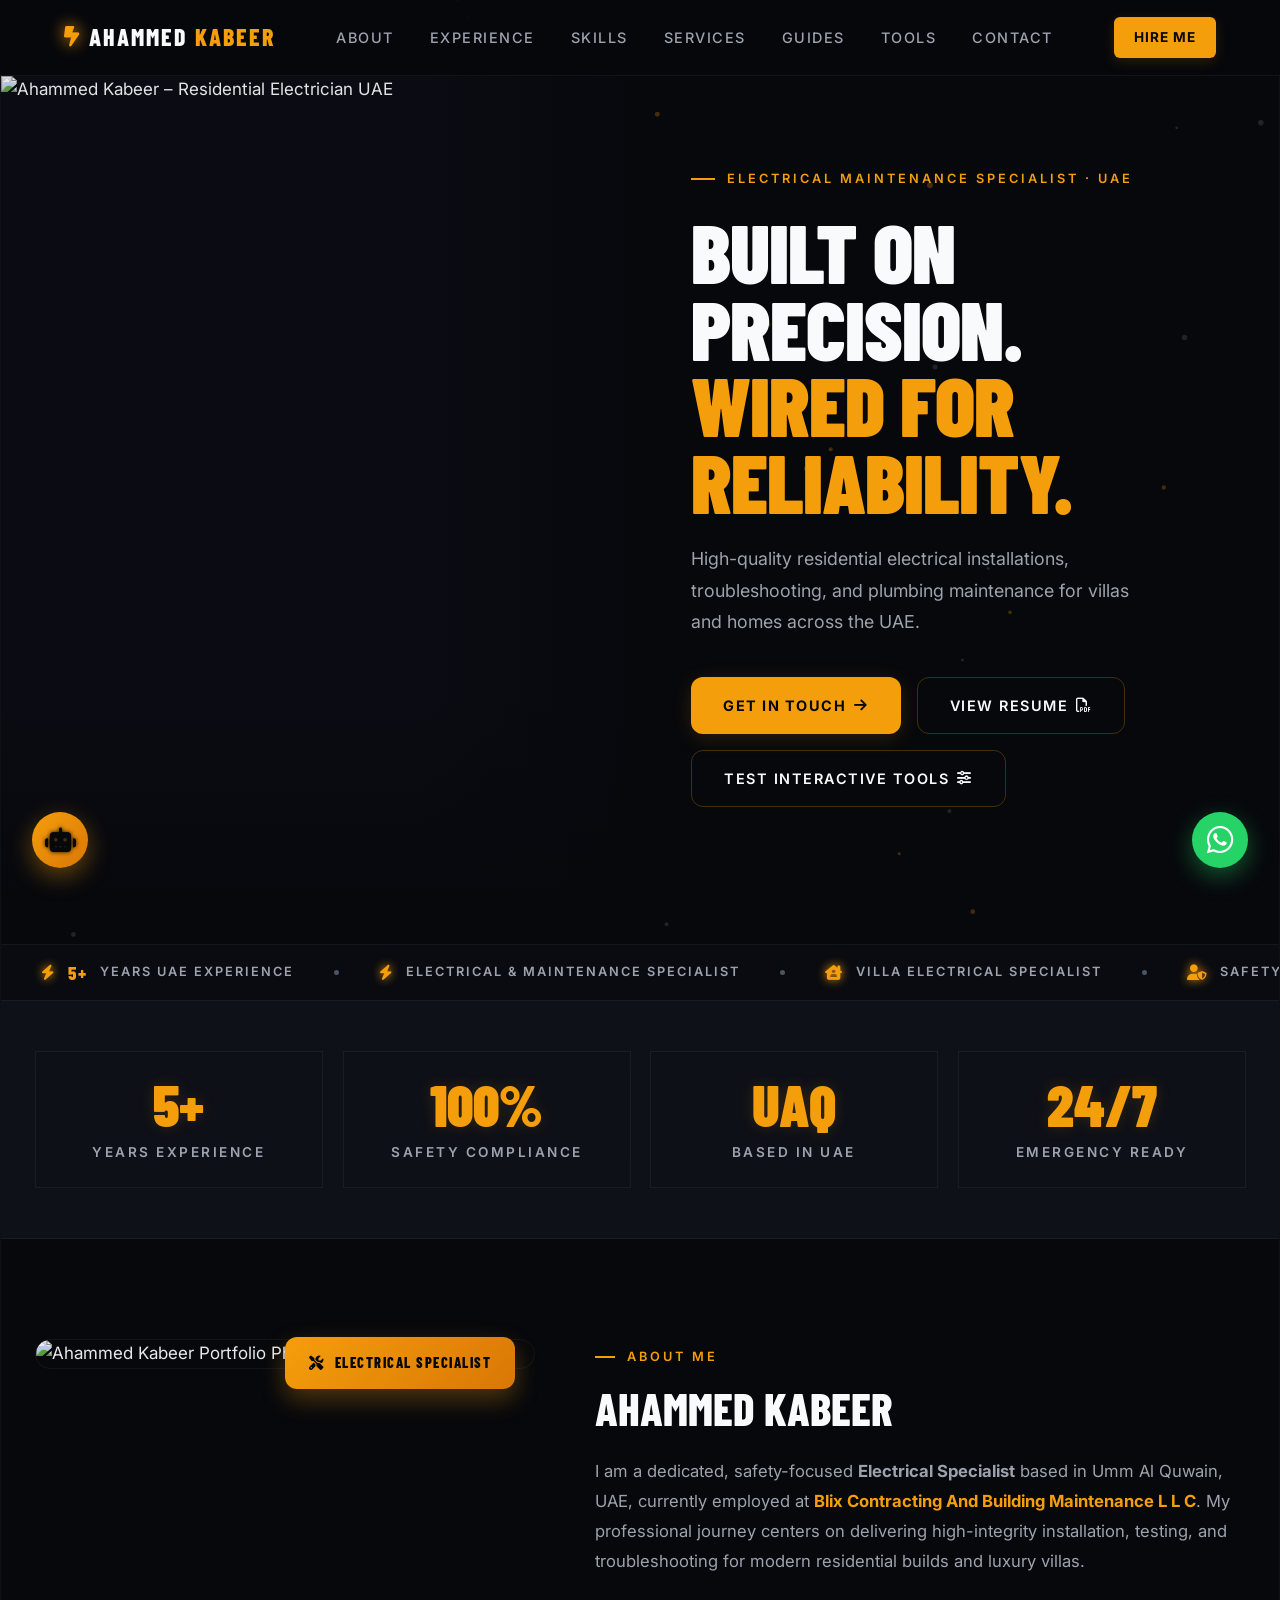
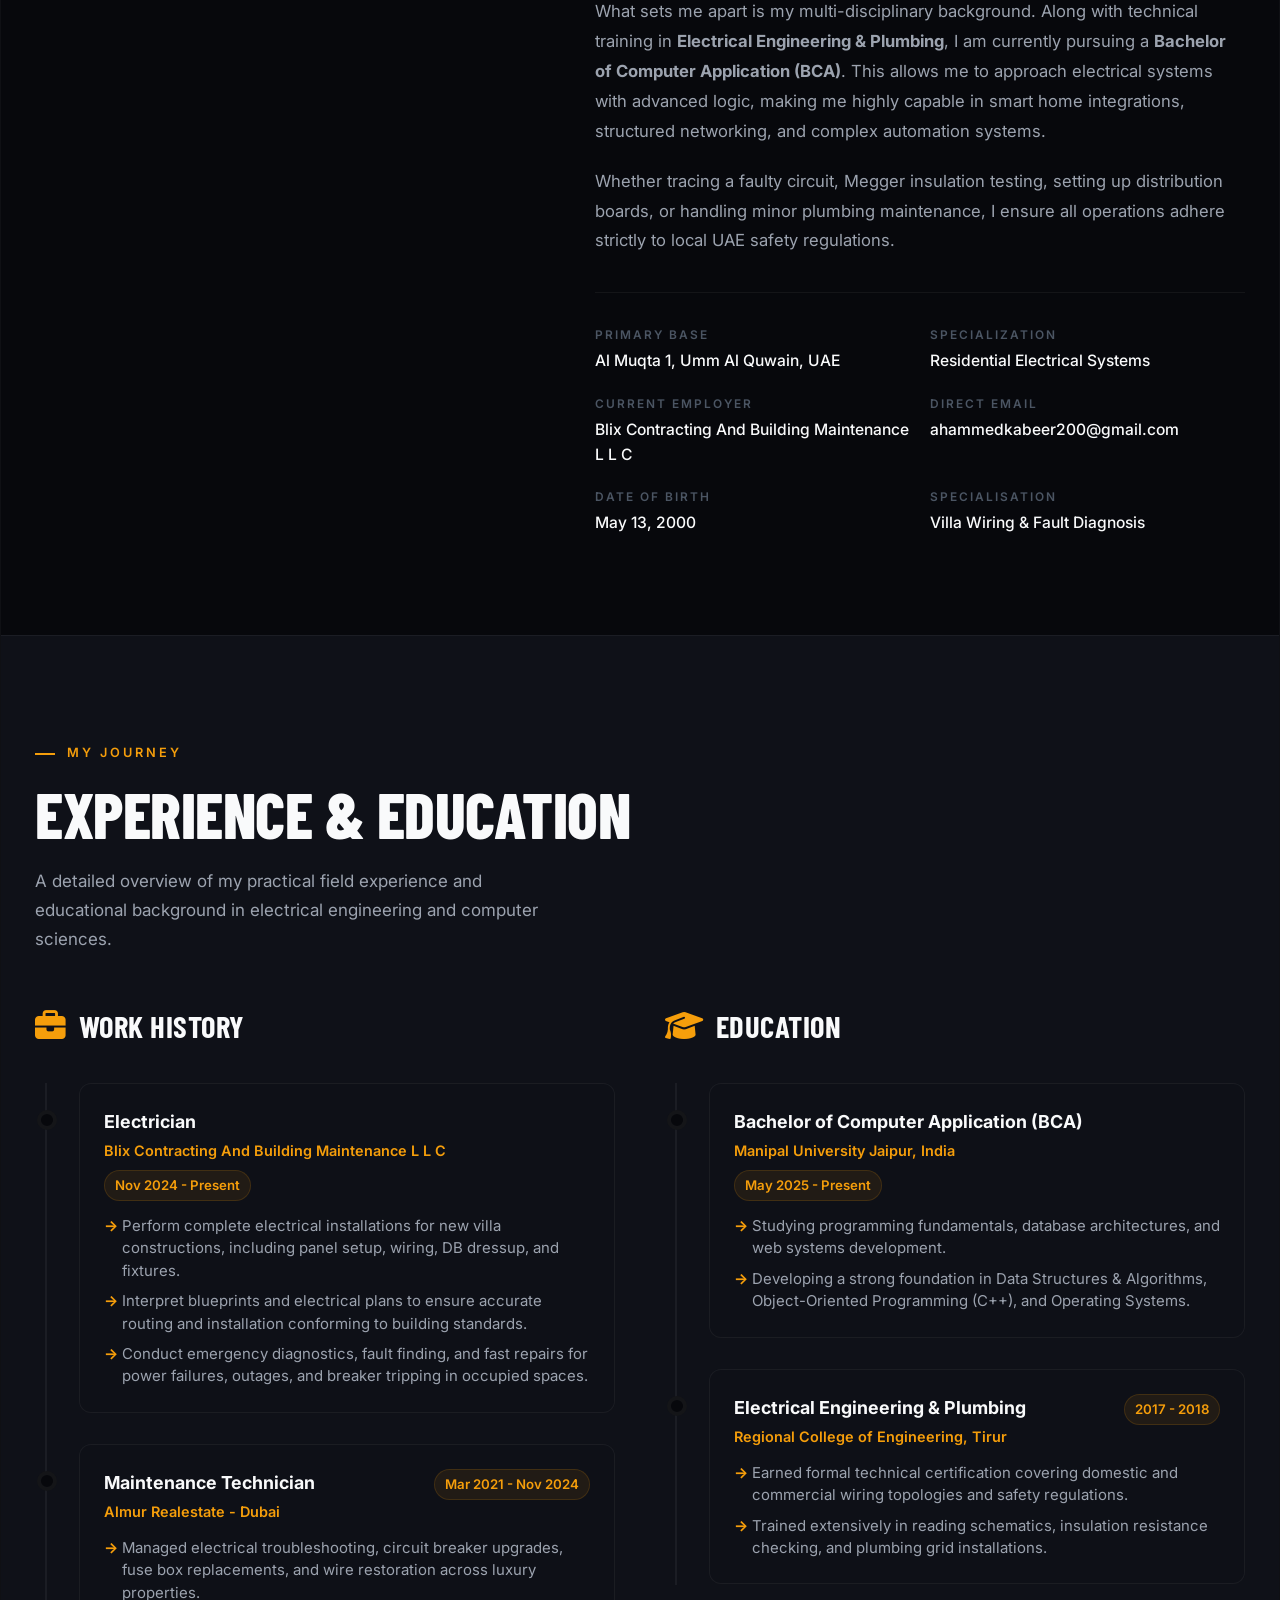
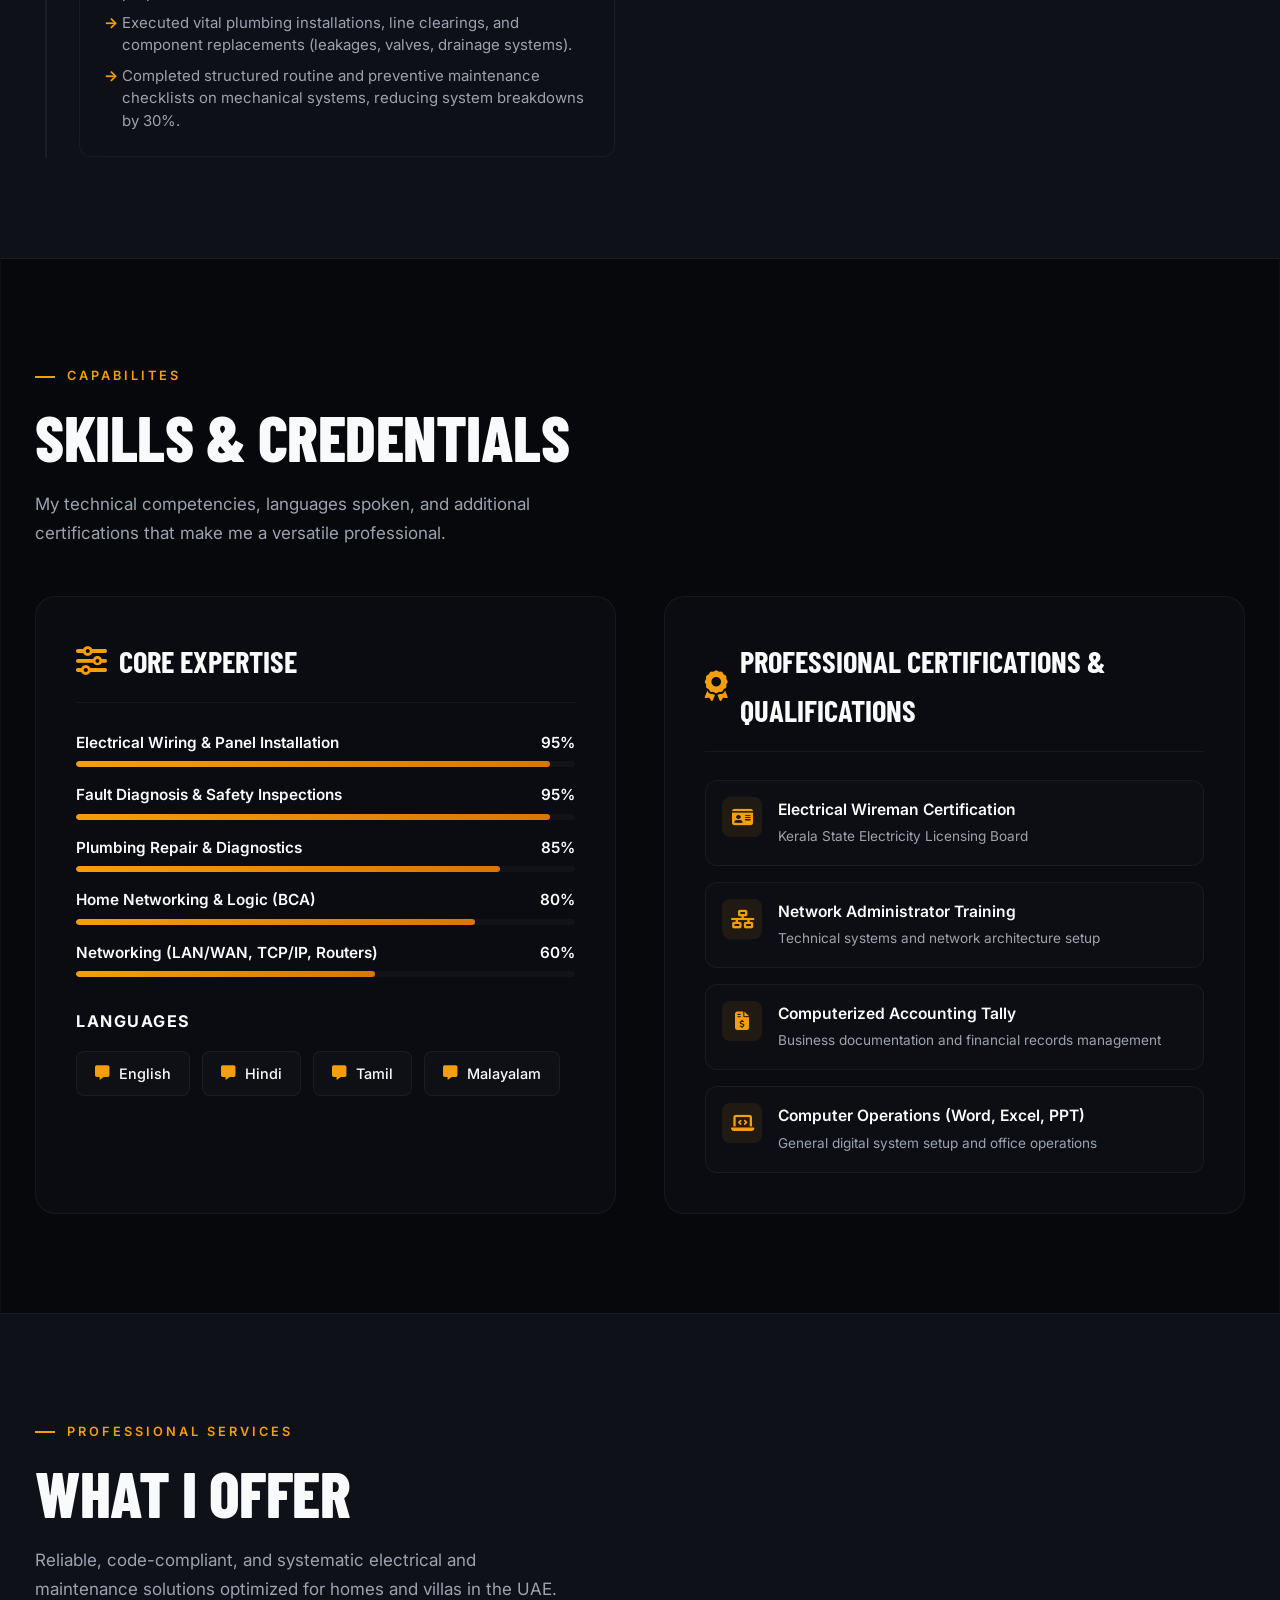
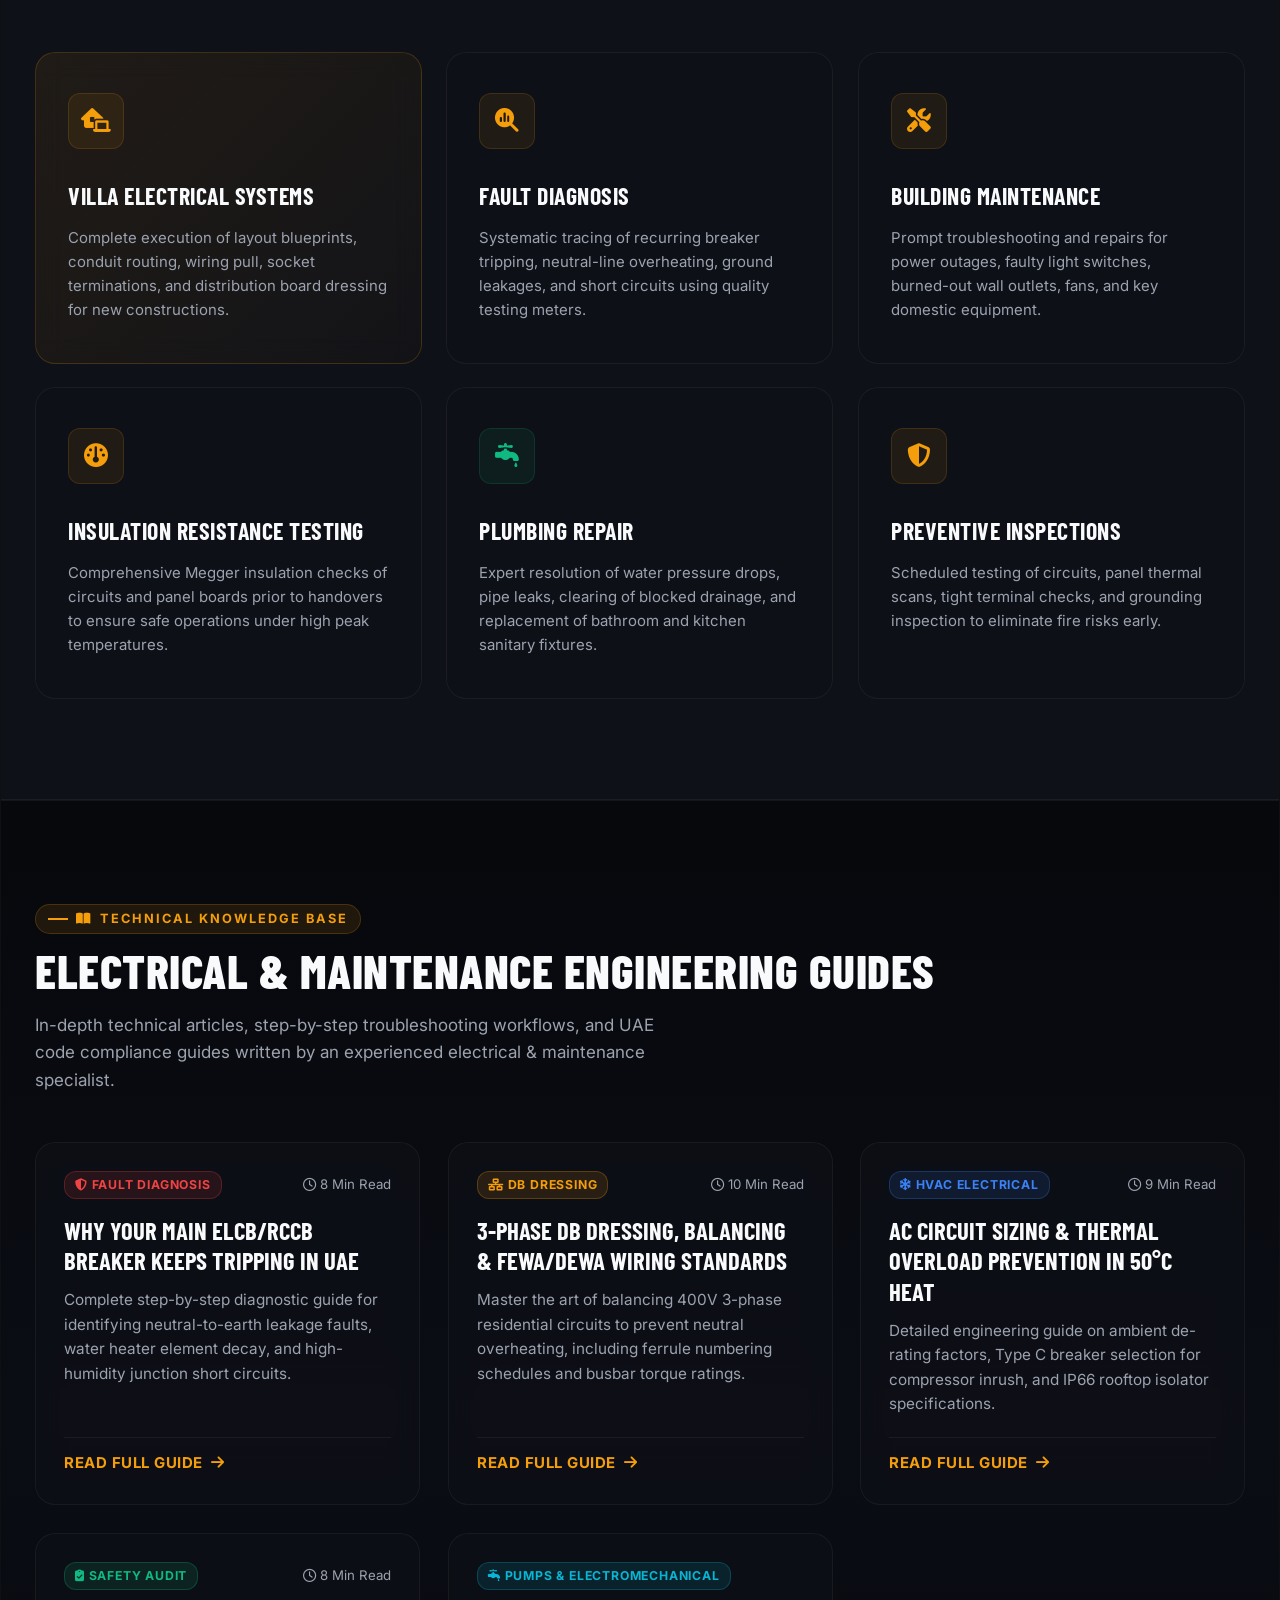
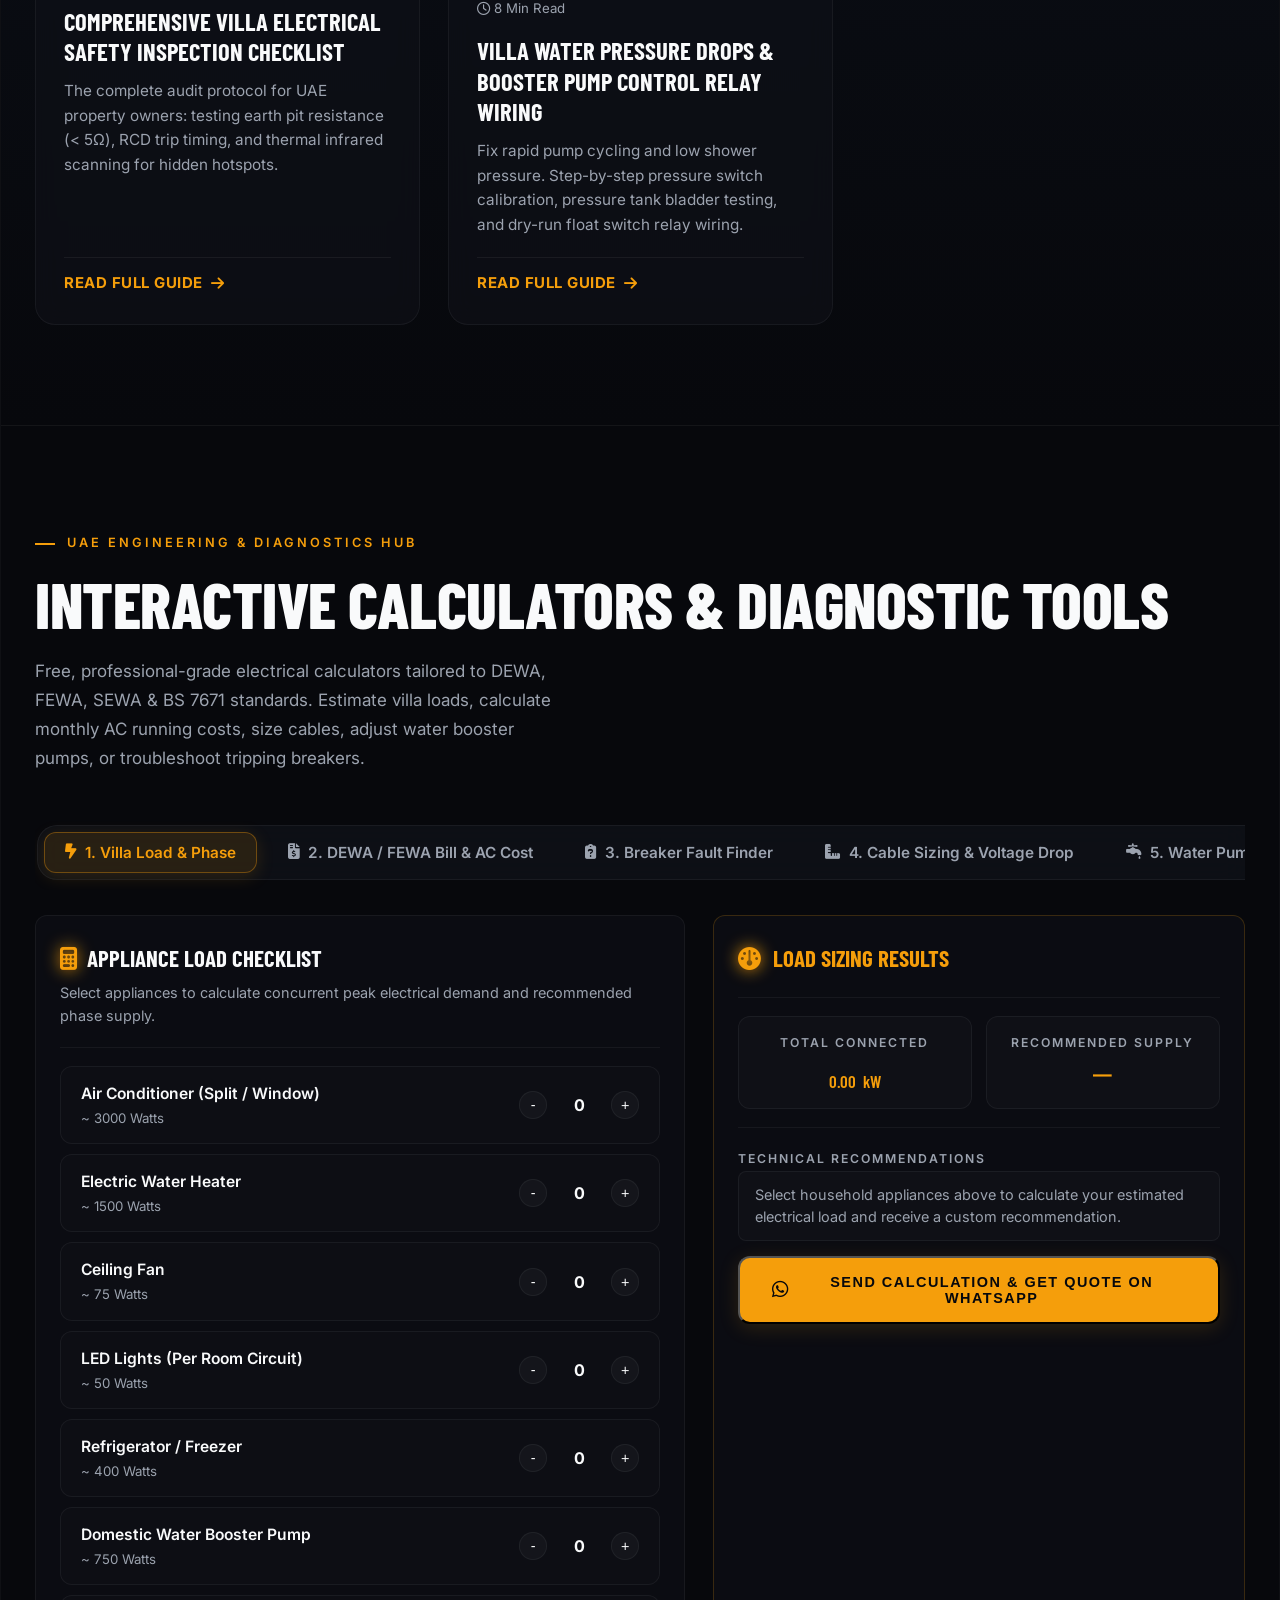
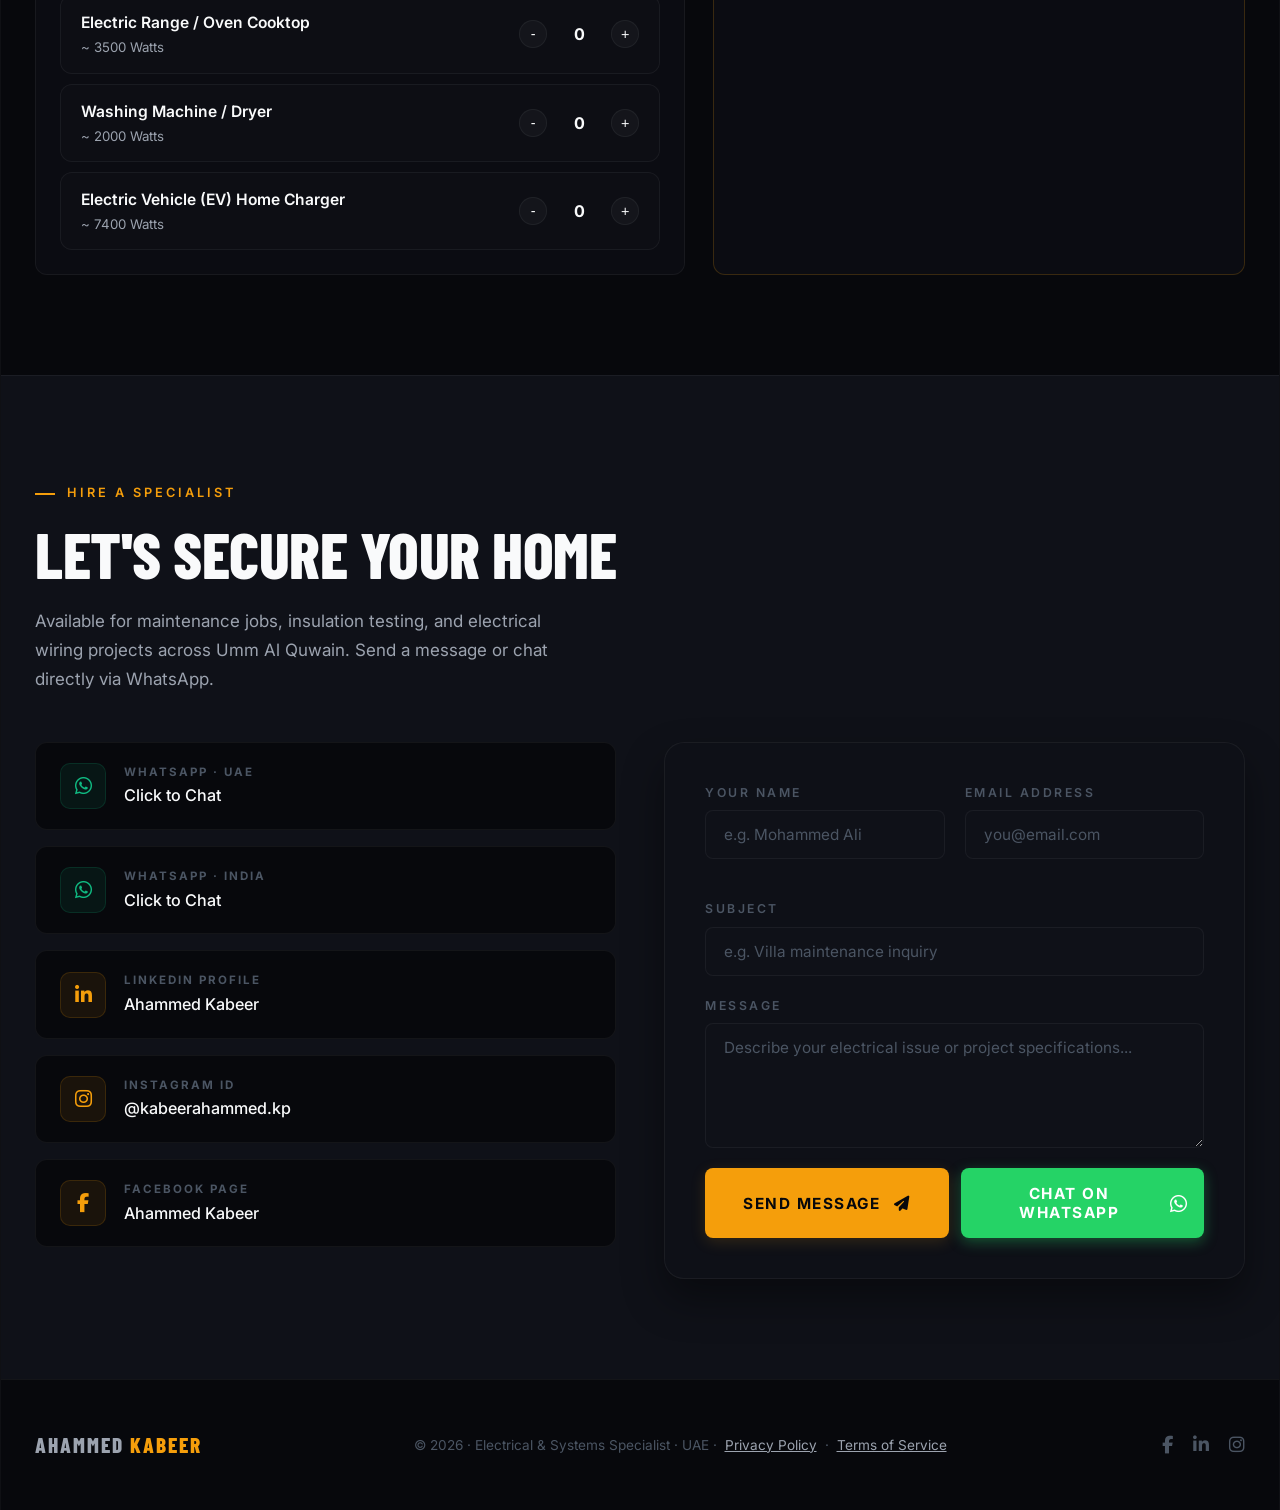
==== commit c561b350: "Add standalone privacy-policy.html and terms.html for AdSense compliance, update footer and sitemap" ====
--- a/index.html
+++ b/index.html
@@ -4662,7 +4662,7 @@
         <div class="container">
             <div class="footer-inner">
                 <span class="footer-logo">Ahammed <span>Kabeer</span></span>
-                <span class="footer-copy">© 2026 · Electrical & Systems Specialist · UAE · <a href="#privacy-modal" id="open-privacy-link" style="color: var(--mid); text-decoration: underline; font-size: 0.8rem; margin-left: 6px; cursor: pointer;">Privacy Policy & Ad Disclosure</a></span>
+                <span class="footer-copy">© 2026 · Electrical & Systems Specialist · UAE · <a href="privacy-policy.html" style="color: var(--mid); text-decoration: underline; font-size: 0.8rem; margin: 0 4px;">Privacy Policy</a> · <a href="terms.html" style="color: var(--mid); text-decoration: underline; font-size: 0.8rem; margin: 0 4px;">Terms of Service</a></span>
                 <div class="footer-socials">
                     <a href="https://www.facebook.com/share/18djRK9ysH/" target="_blank" rel="noopener" aria-label="Facebook"><i class="fab fa-facebook-f"></i></a>
                     <a href="https://www.linkedin.com/in/ahammed-kabeer-1b53b0250" target="_blank" rel="noopener" aria-label="LinkedIn"><i class="fab fa-linkedin-in"></i></a>
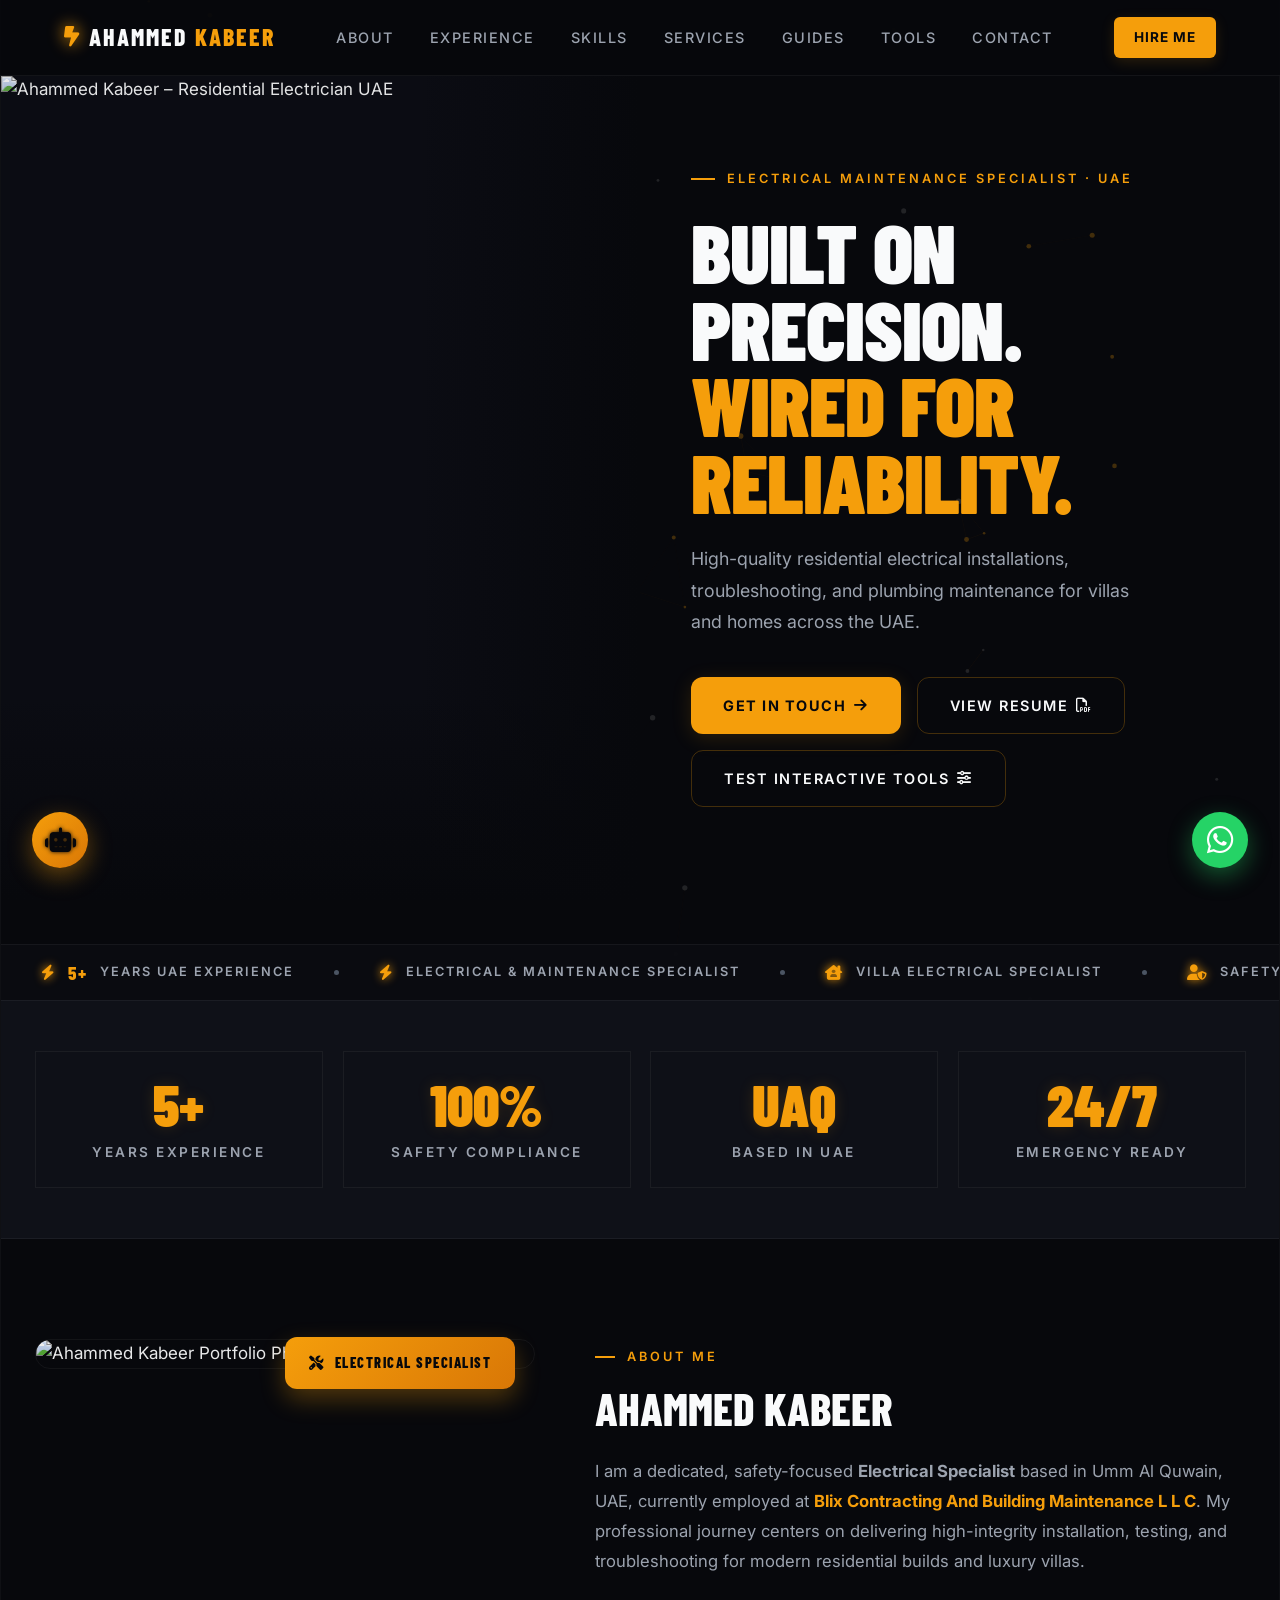
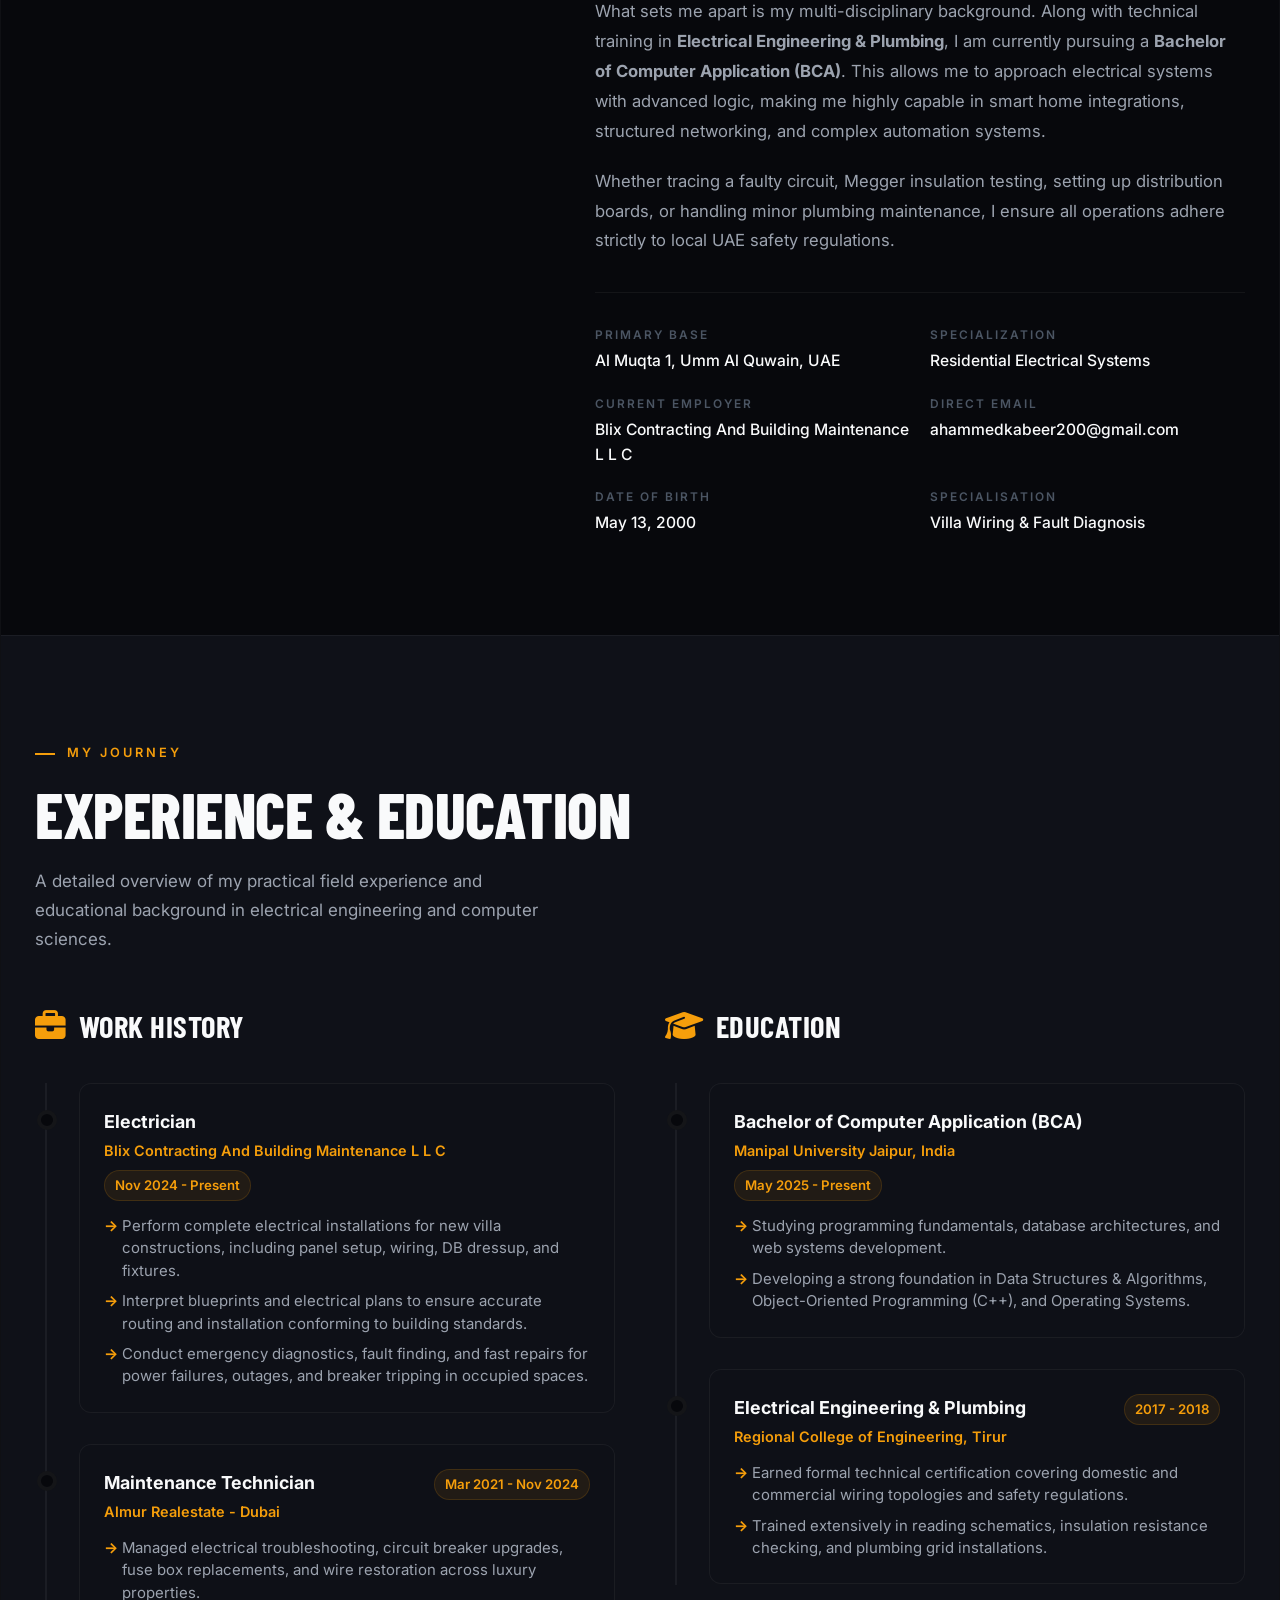
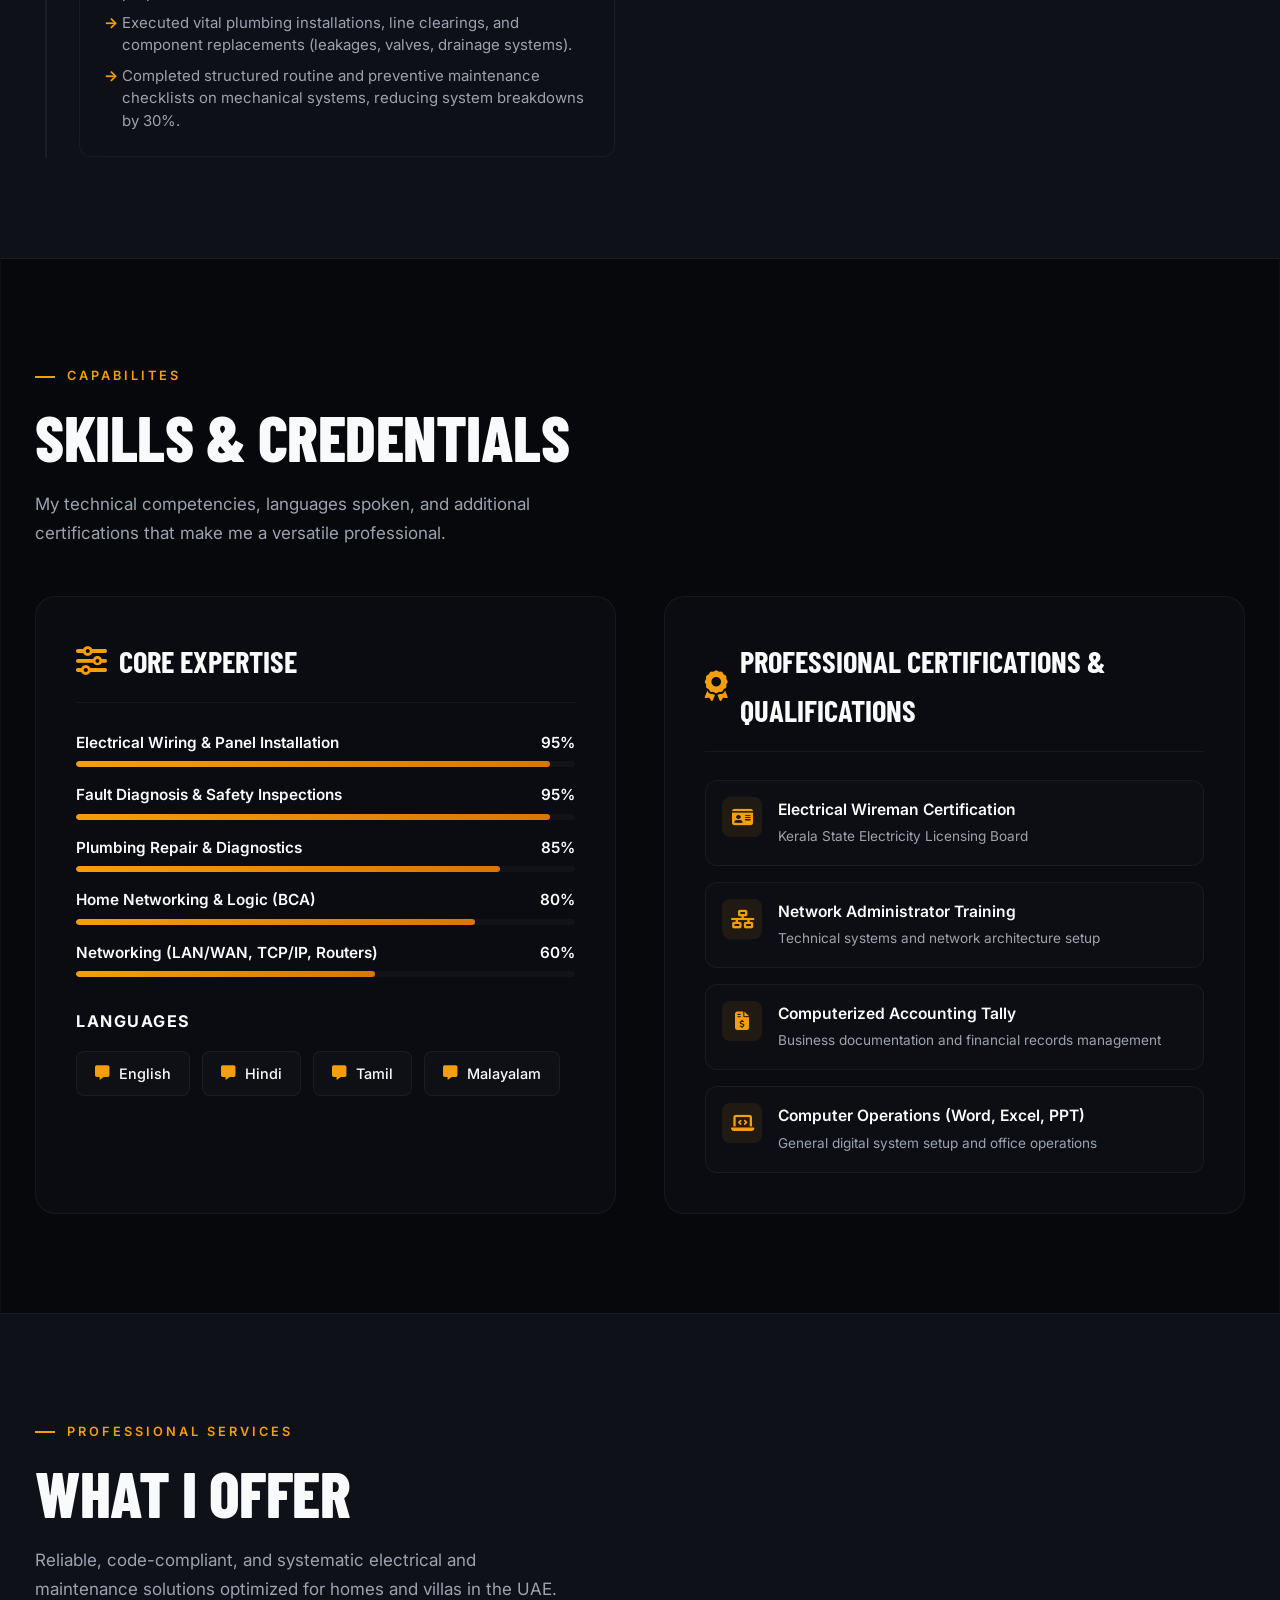
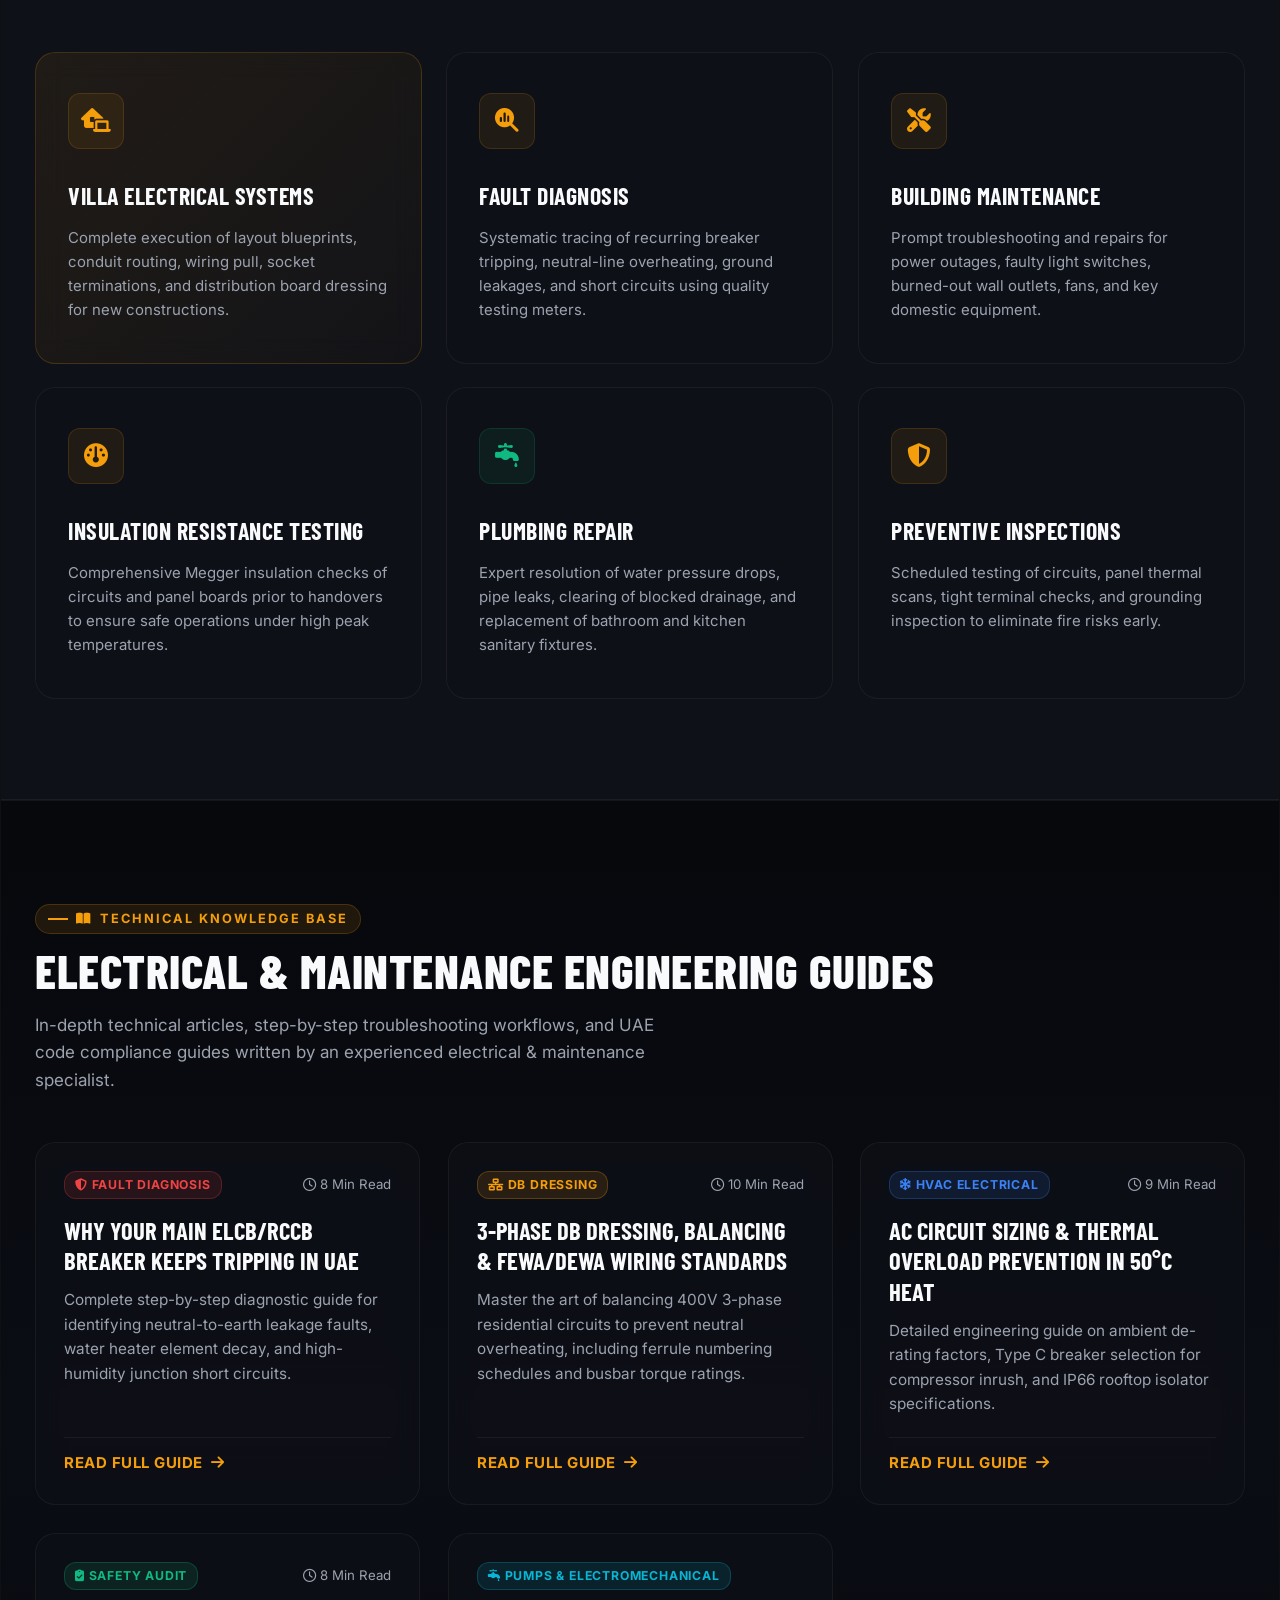
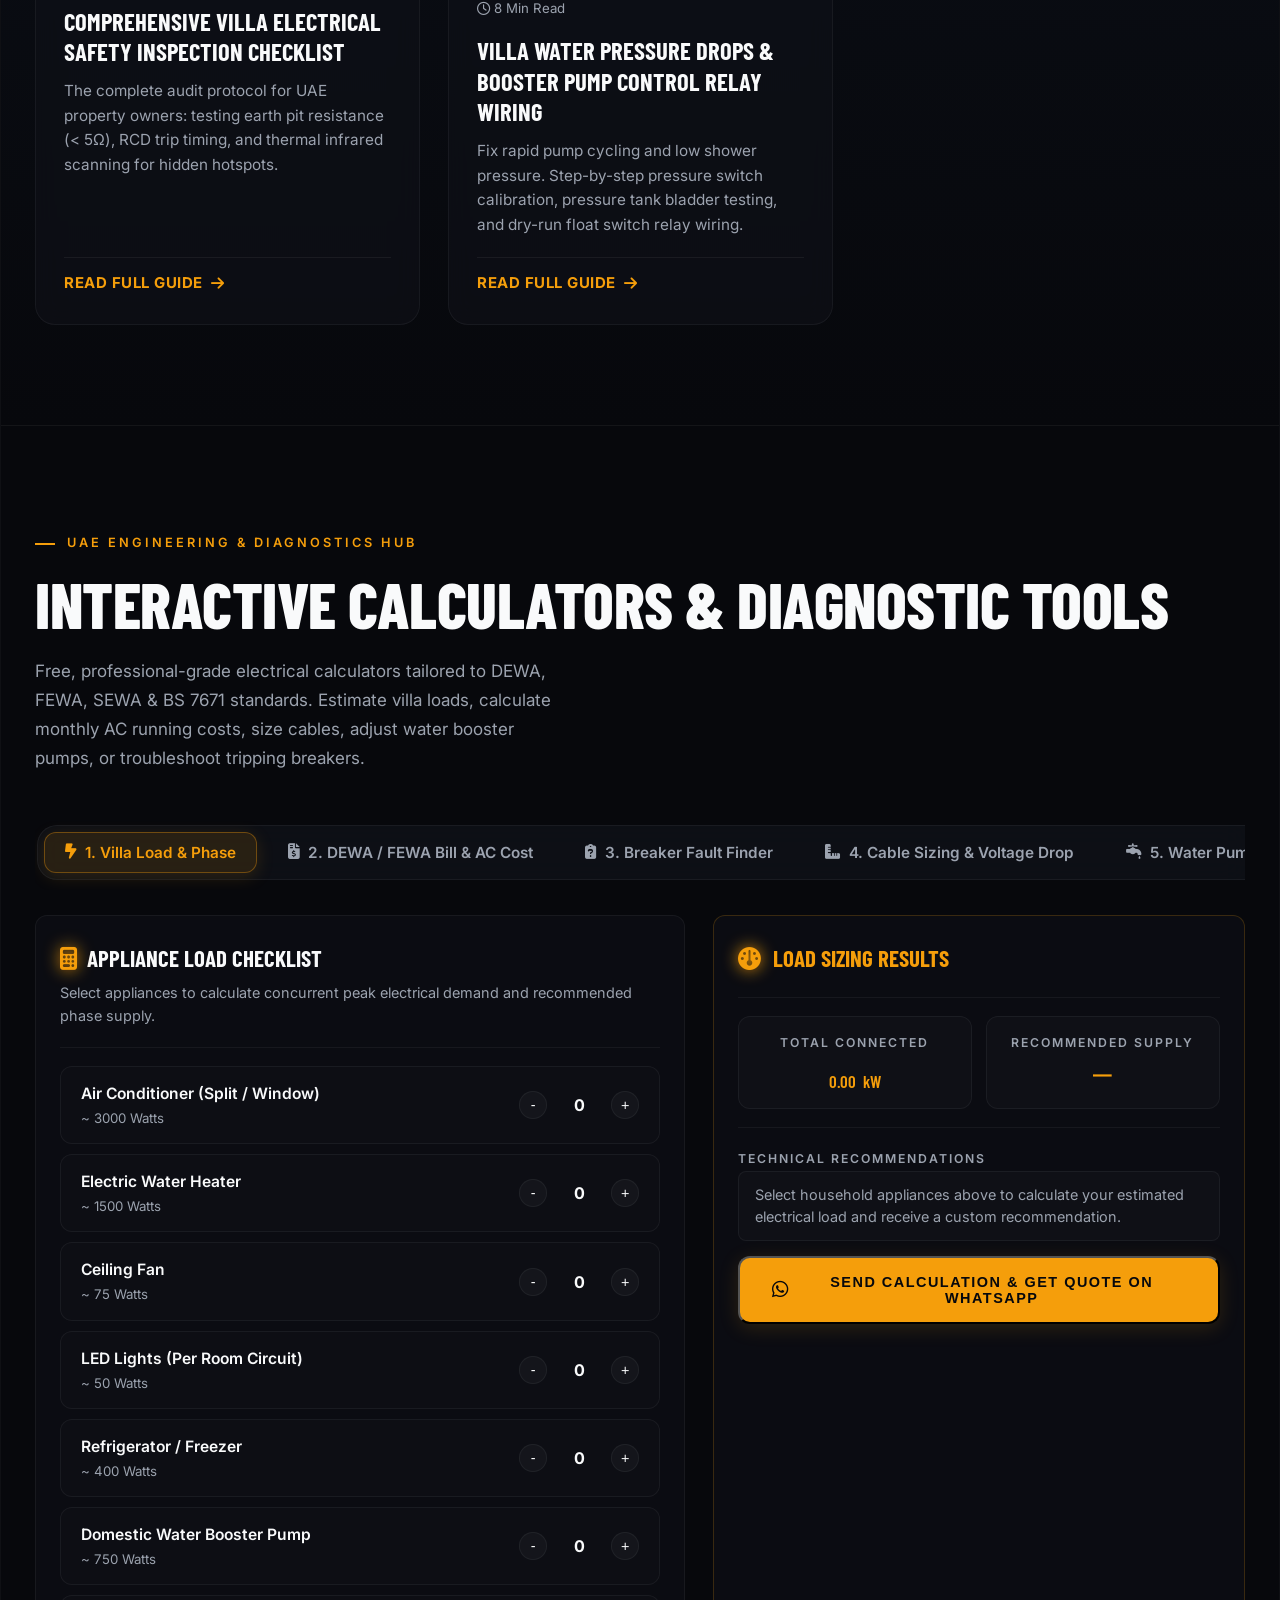
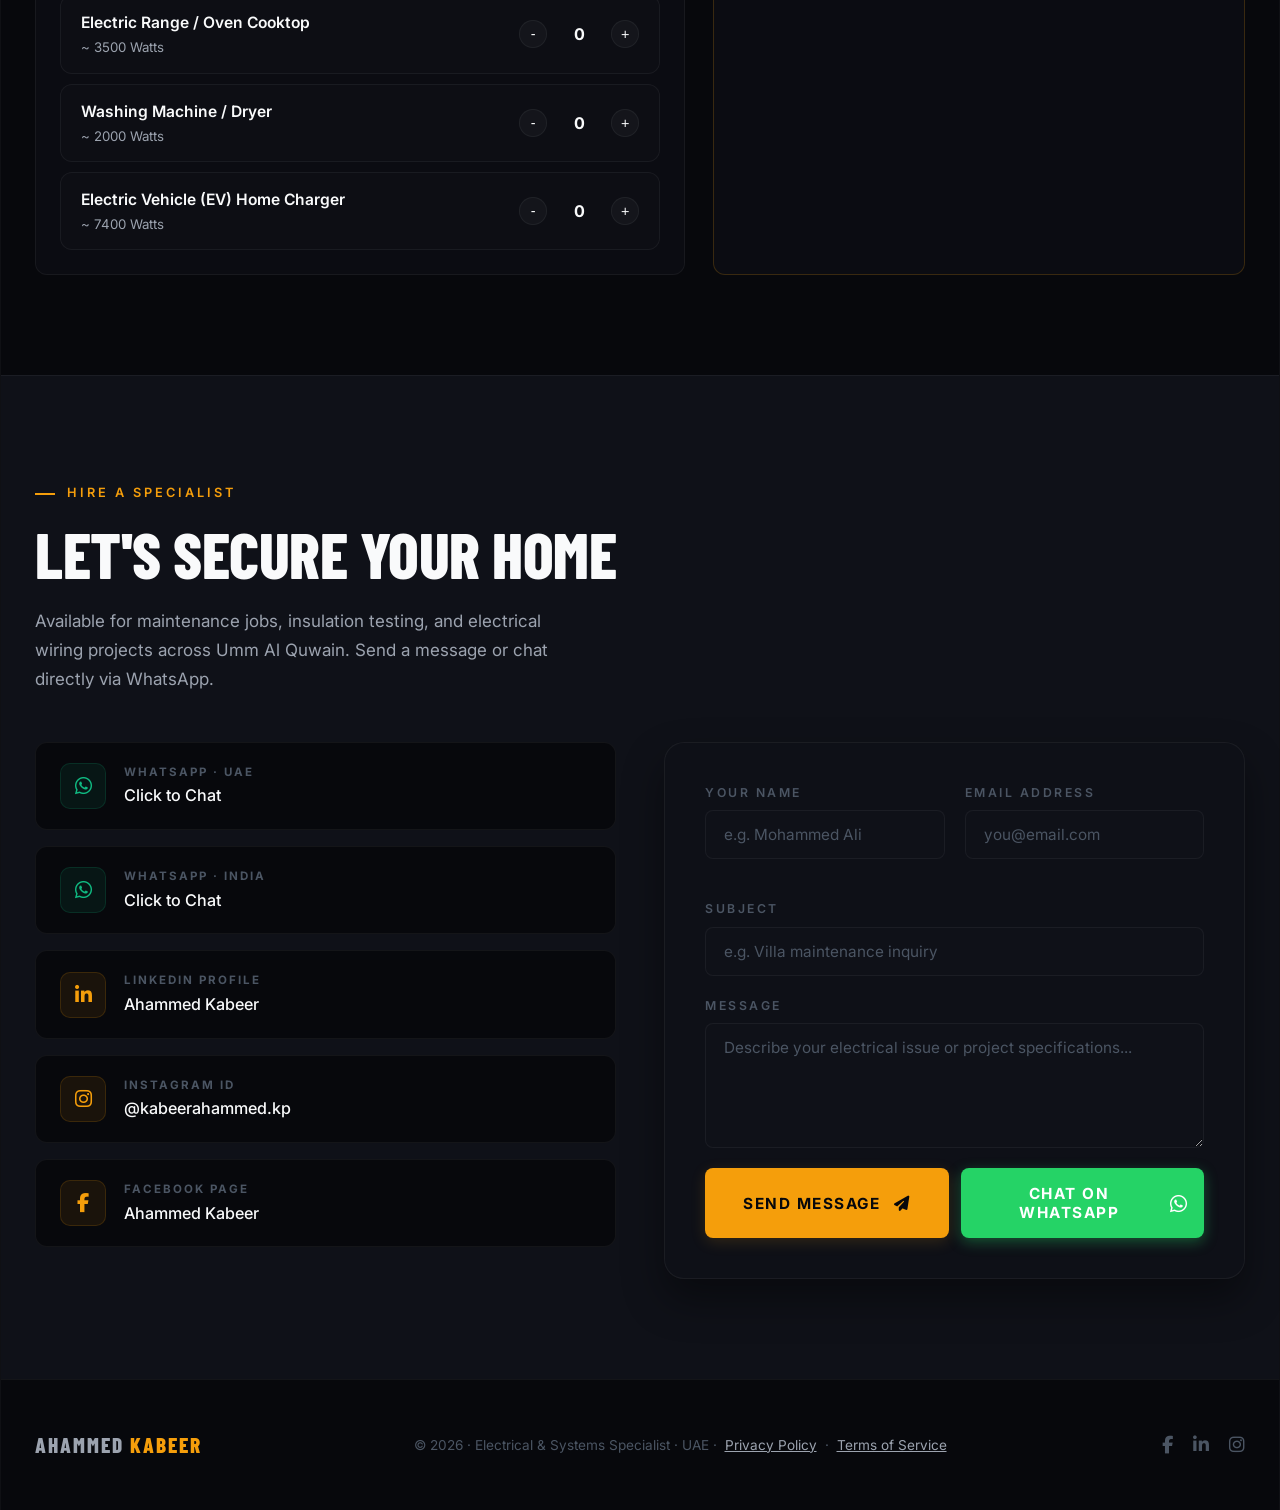
==== commit 698d3012: "Expand Cable Sizing Calculator to support heavy industrial cables up to 400 mm2, 450 kW loads, and 5" ====
--- a/index.html
+++ b/index.html
@@ -4385,7 +4385,7 @@
                                         <span>Connected Load (Power)</span>
                                         <span class="val-badge" id="cable-load-badge">7.5 kW (~36.9 A)</span>
                                     </label>
-                                    <input type="range" id="cable-load" class="calc-slider" min="1.0" max="45.0" value="7.5" step="0.5">
+                                    <input type="range" id="cable-load" class="calc-slider" min="1.0" max="450.0" value="7.5" step="1.0">
                                 </div>
 
                                 <div class="calc-input-group">
@@ -4393,7 +4393,7 @@
                                         <span>Cable Route Length</span>
                                         <span class="val-badge" id="cable-length-badge">30 Meters</span>
                                     </label>
-                                    <input type="range" id="cable-length" class="calc-slider" min="5" max="150" value="30" step="5">
+                                    <input type="range" id="cable-length" class="calc-slider" min="5" max="500" value="30" step="5">
                                 </div>
 
                                 <div class="calc-input-group">
@@ -5446,15 +5446,23 @@
             // Standard Copper Cable Data (BS 7671 / DEWA)
             // size (mm²), capacity XLPE 90C (A), capacity PVC 70C (A), mV/A/m single-phase, mV/A/m three-phase
             const cableTable = [
-                { size: 1.5,  xlpe: 23,  pvc: 17.5, mvSingle: 29.0,  mvThree: 25.0,  mcb: "10A Type B/C" },
-                { size: 2.5,  xlpe: 31,  pvc: 24,   mvSingle: 18.0,  mvThree: 15.0,  mcb: "16A or 20A Type C" },
-                { size: 4.0,  xlpe: 42,  pvc: 32,   mvSingle: 11.0,  mvThree: 9.5,   mcb: "25A or 32A Type C" },
-                { size: 6.0,  xlpe: 54,  pvc: 41,   mvSingle: 7.3,   mvThree: 6.4,   mcb: "40A Type C" },
-                { size: 10.0, xlpe: 75,  pvc: 57,   mvSingle: 4.4,   mvThree: 3.8,   mcb: "50A or 63A Type C" },
-                { size: 16.0, xlpe: 100, pvc: 76,   mvSingle: 2.8,   mvThree: 2.4,   mcb: "80A Type C" },
-                { size: 25.0, xlpe: 135, pvc: 101,  mvSingle: 1.75,  mvThree: 1.5,   mcb: "100A MCCB" },
-                { size: 35.0, xlpe: 169, pvc: 125,  mvSingle: 1.25,  mvThree: 1.1,   mcb: "125A MCCB" },
-                { size: 50.0, xlpe: 207, pvc: 151,  mvSingle: 0.93,  mvThree: 0.81,  mcb: "160A MCCB" }
+                { size: 1.5,   xlpe: 23,  pvc: 17.5, mvSingle: 29.0,   mvThree: 25.0,   mcb: "10A Type B/C" },
+                { size: 2.5,   xlpe: 31,  pvc: 24,   mvSingle: 18.0,   mvThree: 15.0,   mcb: "16A or 20A Type C" },
+                { size: 4.0,   xlpe: 42,  pvc: 32,   mvSingle: 11.0,   mvThree: 9.5,    mcb: "25A or 32A Type C" },
+                { size: 6.0,   xlpe: 54,  pvc: 41,   mvSingle: 7.3,    mvThree: 6.4,    mcb: "40A Type C" },
+                { size: 10.0,  xlpe: 75,  pvc: 57,   mvSingle: 4.4,    mvThree: 3.8,    mcb: "50A or 63A Type C" },
+                { size: 16.0,  xlpe: 100, pvc: 76,   mvSingle: 2.8,    mvThree: 2.4,    mcb: "80A Type C" },
+                { size: 25.0,  xlpe: 135, pvc: 101,  mvSingle: 1.75,   mvThree: 1.5,    mcb: "100A MCCB" },
+                { size: 35.0,  xlpe: 169, pvc: 125,  mvSingle: 1.25,   mvThree: 1.1,    mcb: "125A MCCB" },
+                { size: 50.0,  xlpe: 207, pvc: 151,  mvSingle: 0.93,   mvThree: 0.81,   mcb: "160A MCCB" },
+                { size: 70.0,  xlpe: 268, pvc: 196,  mvSingle: 0.63,   mvThree: 0.55,   mcb: "200A MCCB" },
+                { size: 95.0,  xlpe: 328, pvc: 241,  mvSingle: 0.46,   mvThree: 0.40,   mcb: "250A MCCB" },
+                { size: 120.0, xlpe: 383, pvc: 282,  mvSingle: 0.36,   mvThree: 0.31,   mcb: "315A MCCB" },
+                { size: 150.0, xlpe: 444, pvc: 324,  mvSingle: 0.29,   mvThree: 0.25,   mcb: "350A MCCB" },
+                { size: 185.0, xlpe: 510, pvc: 371,  mvSingle: 0.23,   mvThree: 0.20,   mcb: "400A MCCB" },
+                { size: 240.0, xlpe: 607, pvc: 439,  mvSingle: 0.175,  mvThree: 0.155,  mcb: "500A MCCB" },
+                { size: 300.0, xlpe: 703, pvc: 508,  mvSingle: 0.145,  mvThree: 0.130,  mcb: "630A ACB / MCCB" },
+                { size: 400.0, xlpe: 823, pvc: 594,  mvSingle: 0.115,  mvThree: 0.105,  mcb: "800A ACB / MCCB" }
             ];
 
             cablePillBtns.forEach(btn => {
@@ -5546,7 +5554,8 @@
                 const maxRun = Ib > 0 && mvRate > 0 ? Math.round((maxPermissibleVd * 1000) / (mvRate * Ib)) : 100;
 
                 // Update UI elements
-                if (cableResSize) cableResSize.textContent = chosenCable.size.toFixed(1);
+                const formattedSize = Number.isInteger(chosenCable.size) ? chosenCable.size.toString() : chosenCable.size.toFixed(1);
+                if (cableResSize) cableResSize.textContent = formattedSize;
                 if (cableResCapacity) cableResCapacity.textContent = `${deratedCap.toFixed(1)} A`;
                 if (cableResCurrent) cableResCurrent.textContent = `${Ib.toFixed(1)} A`;
                 if (cableResVdVolts) cableResVdVolts.textContent = calculatedVdVolts.toFixed(1);
